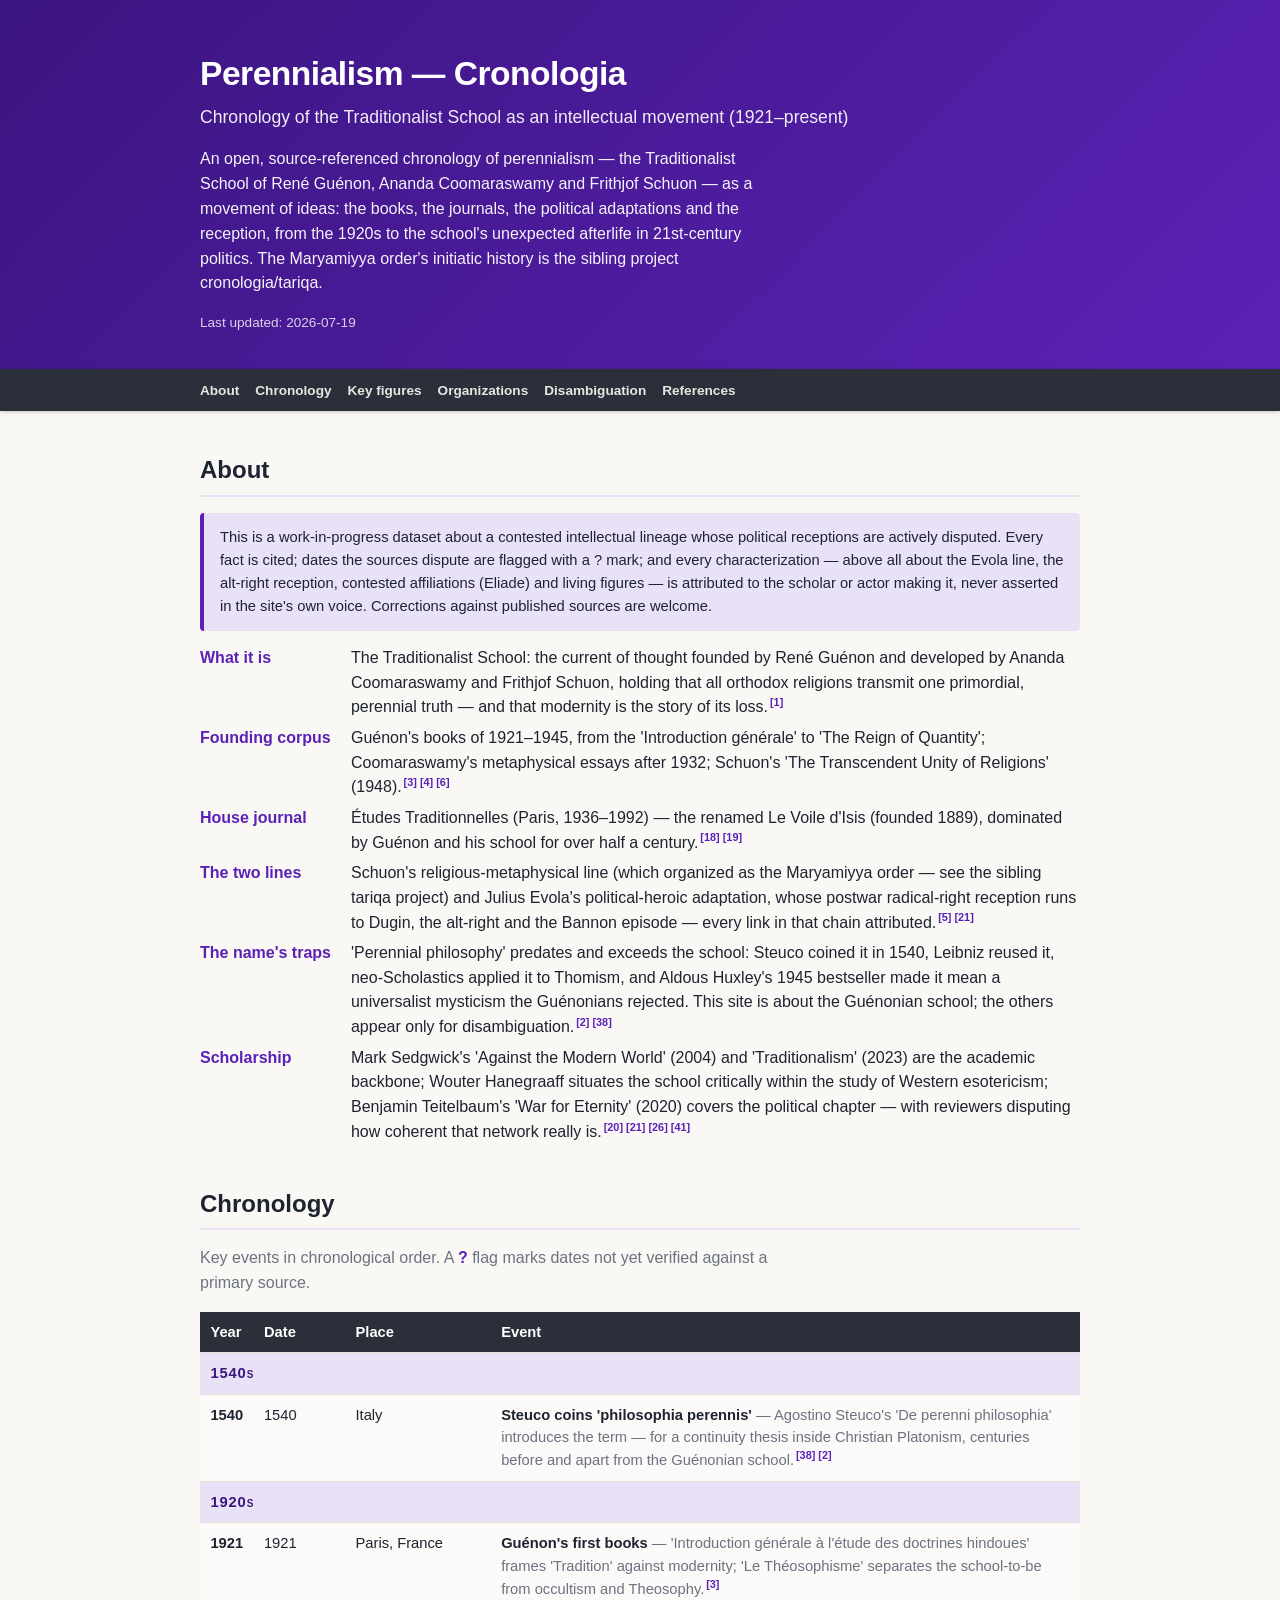
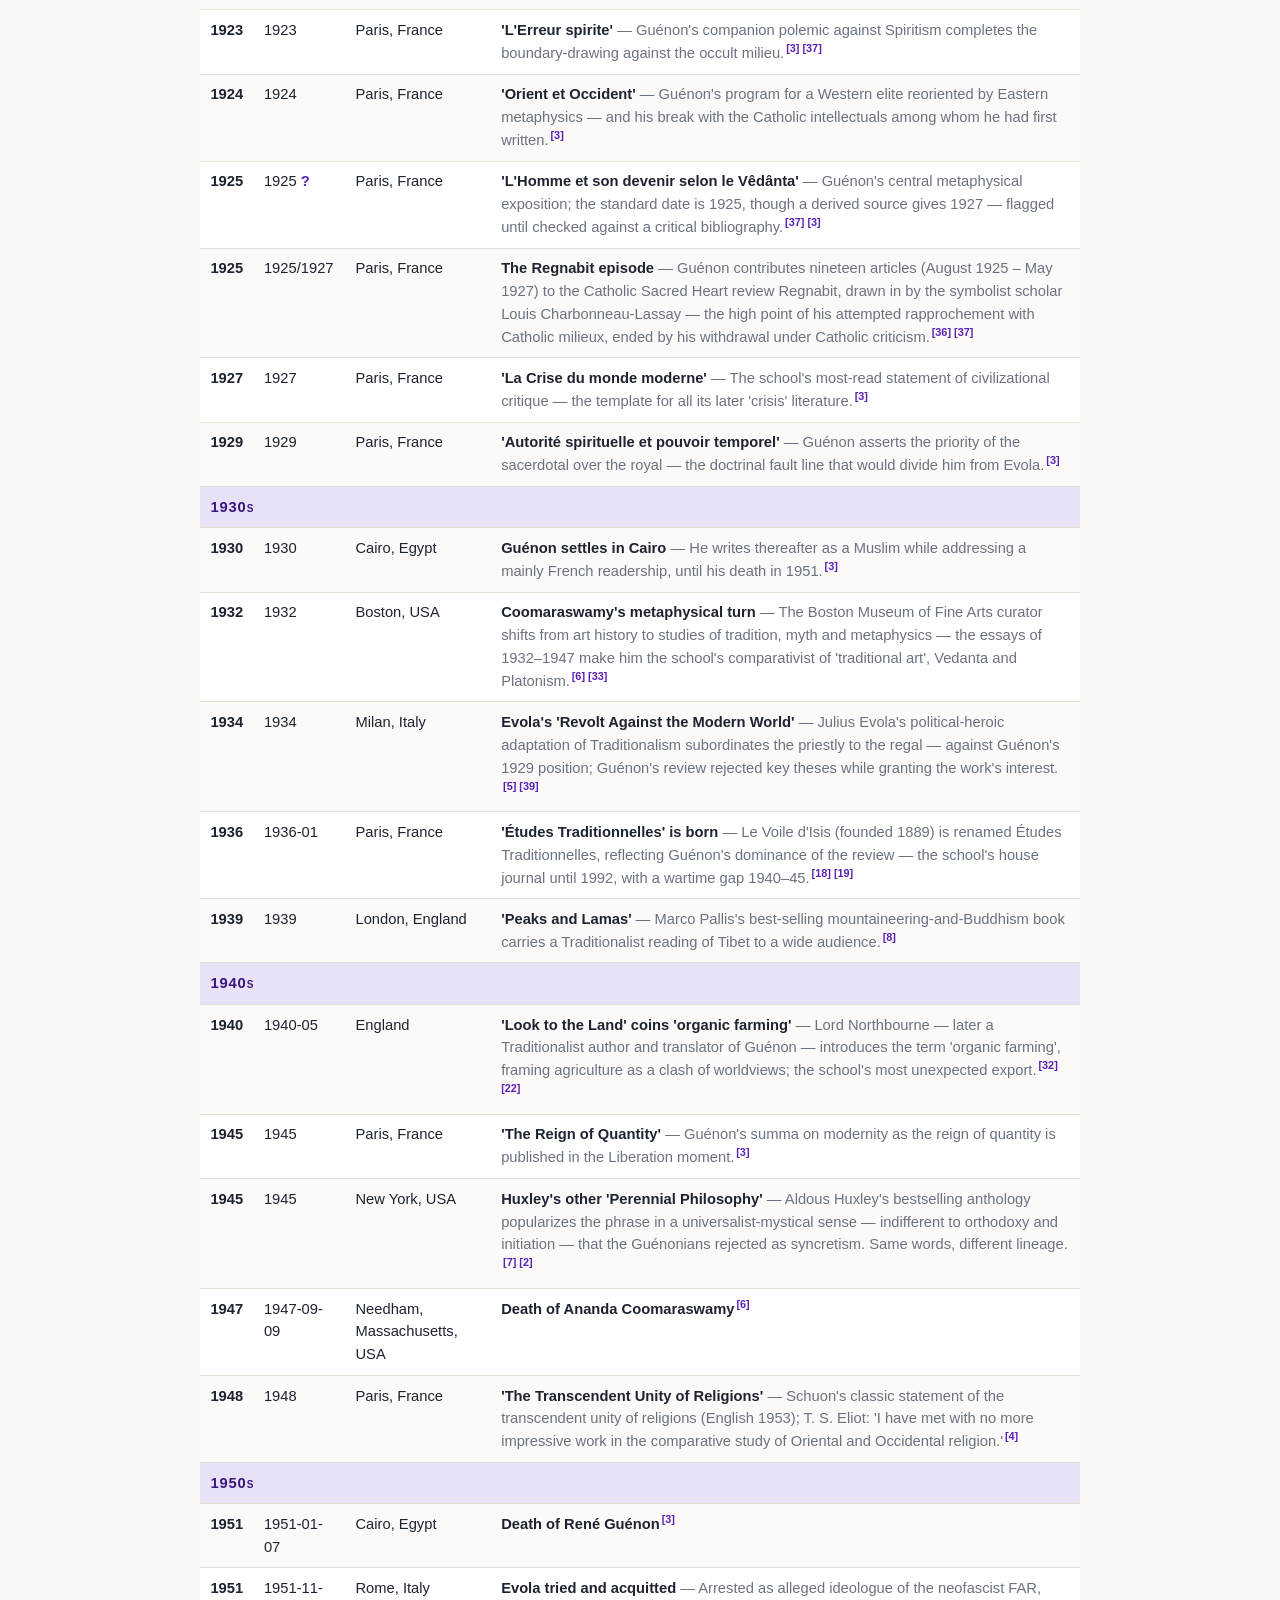
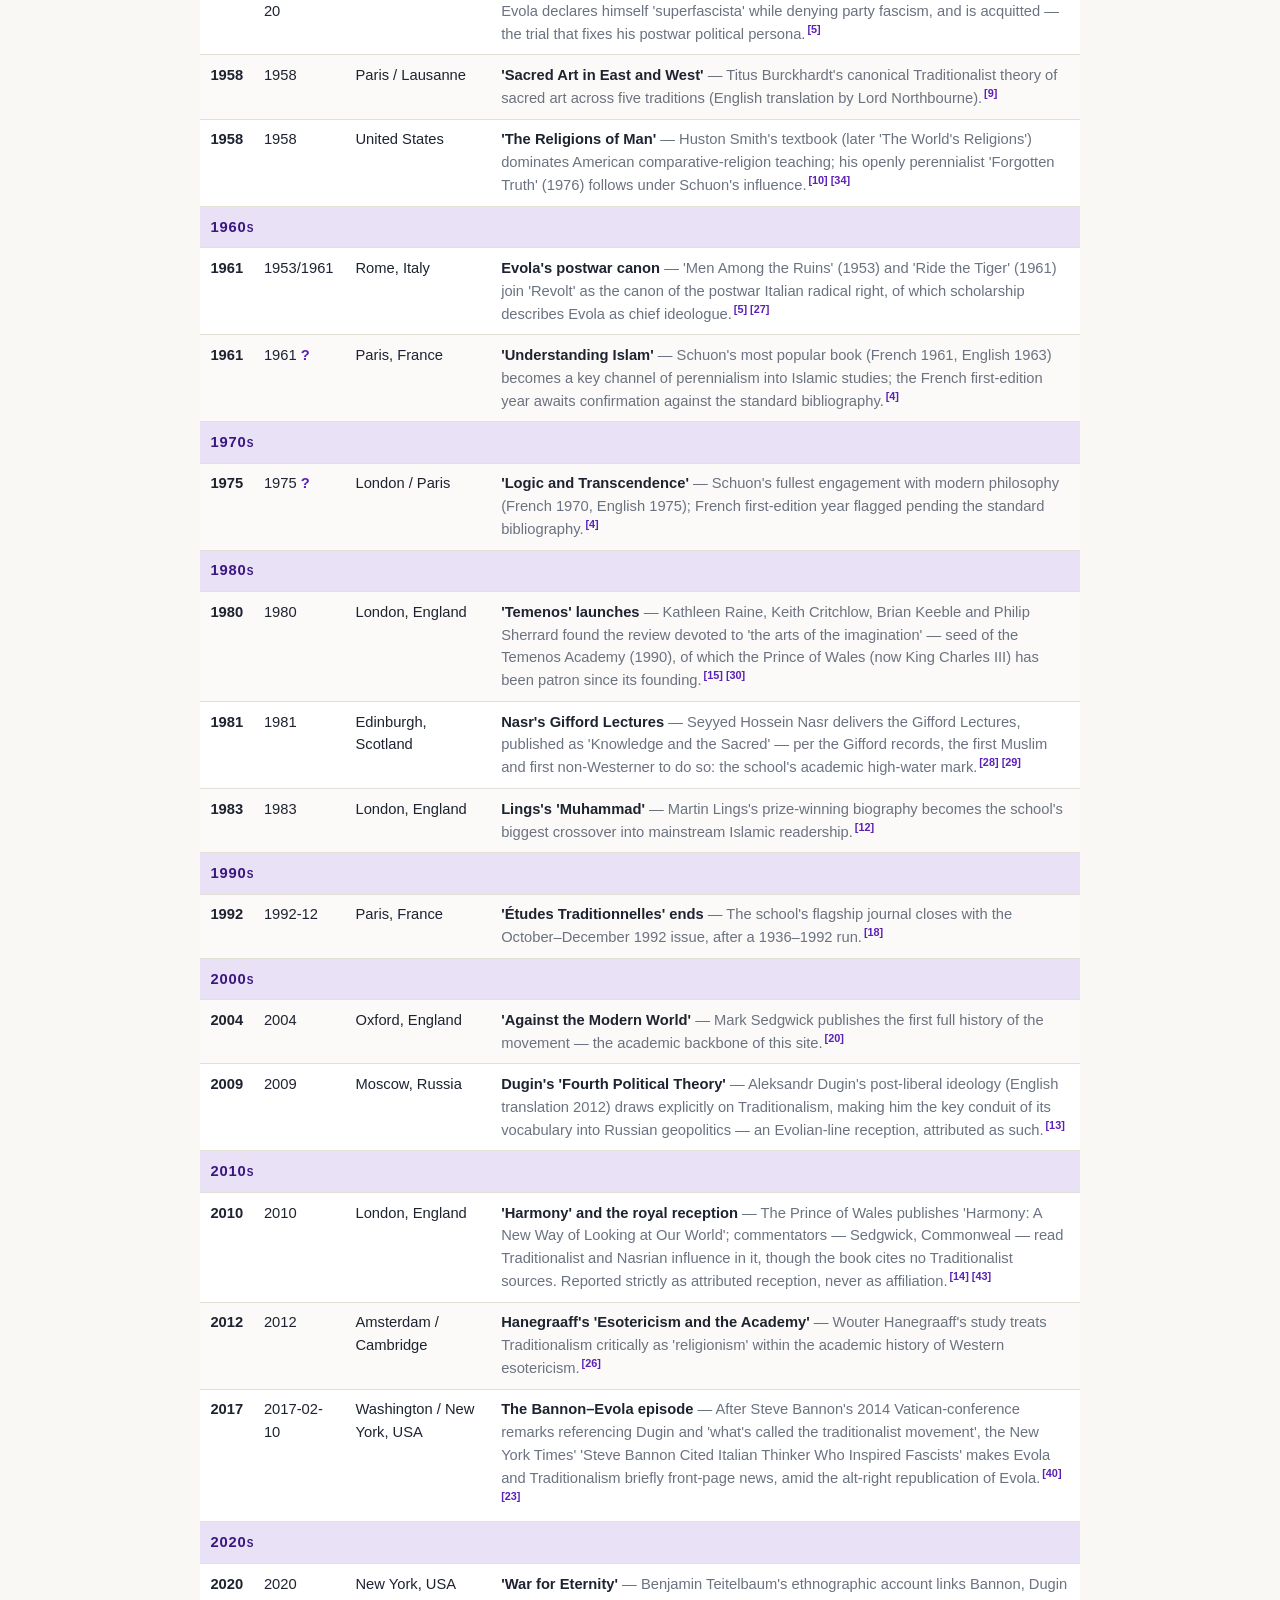
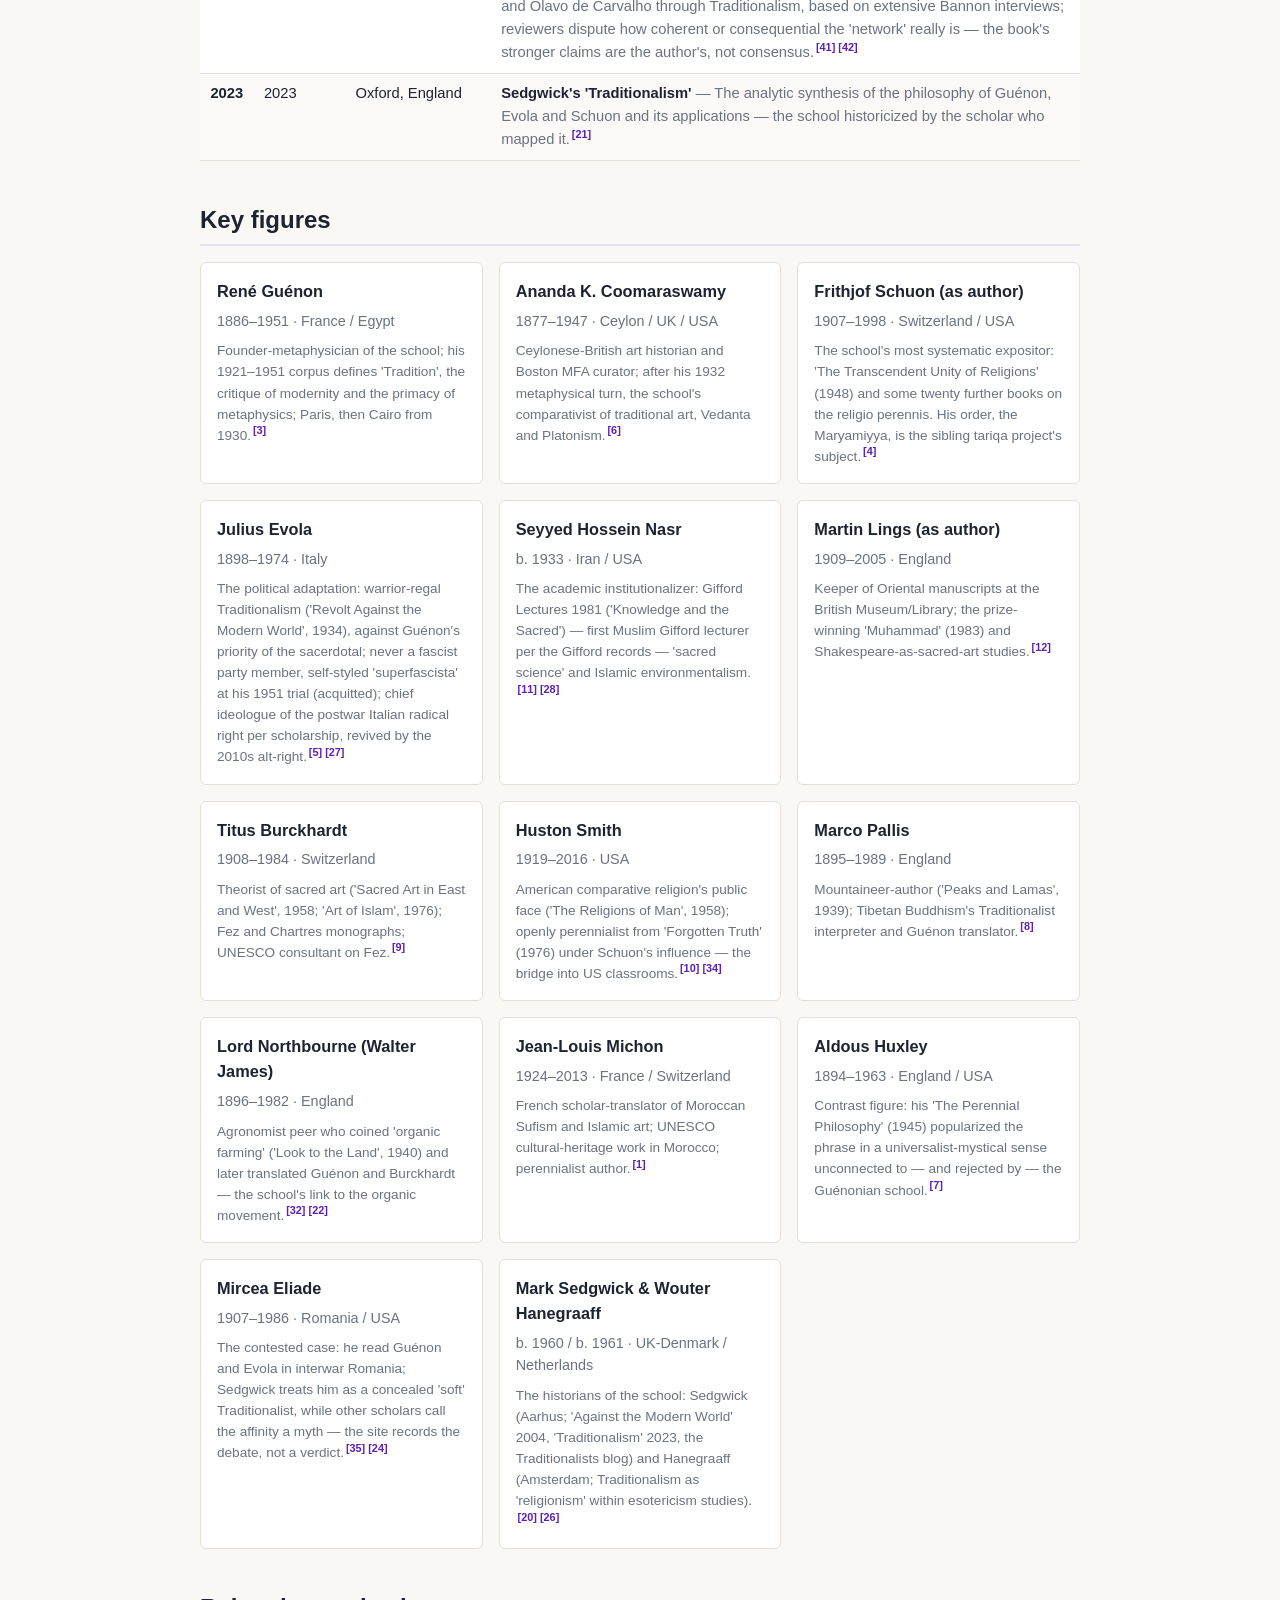
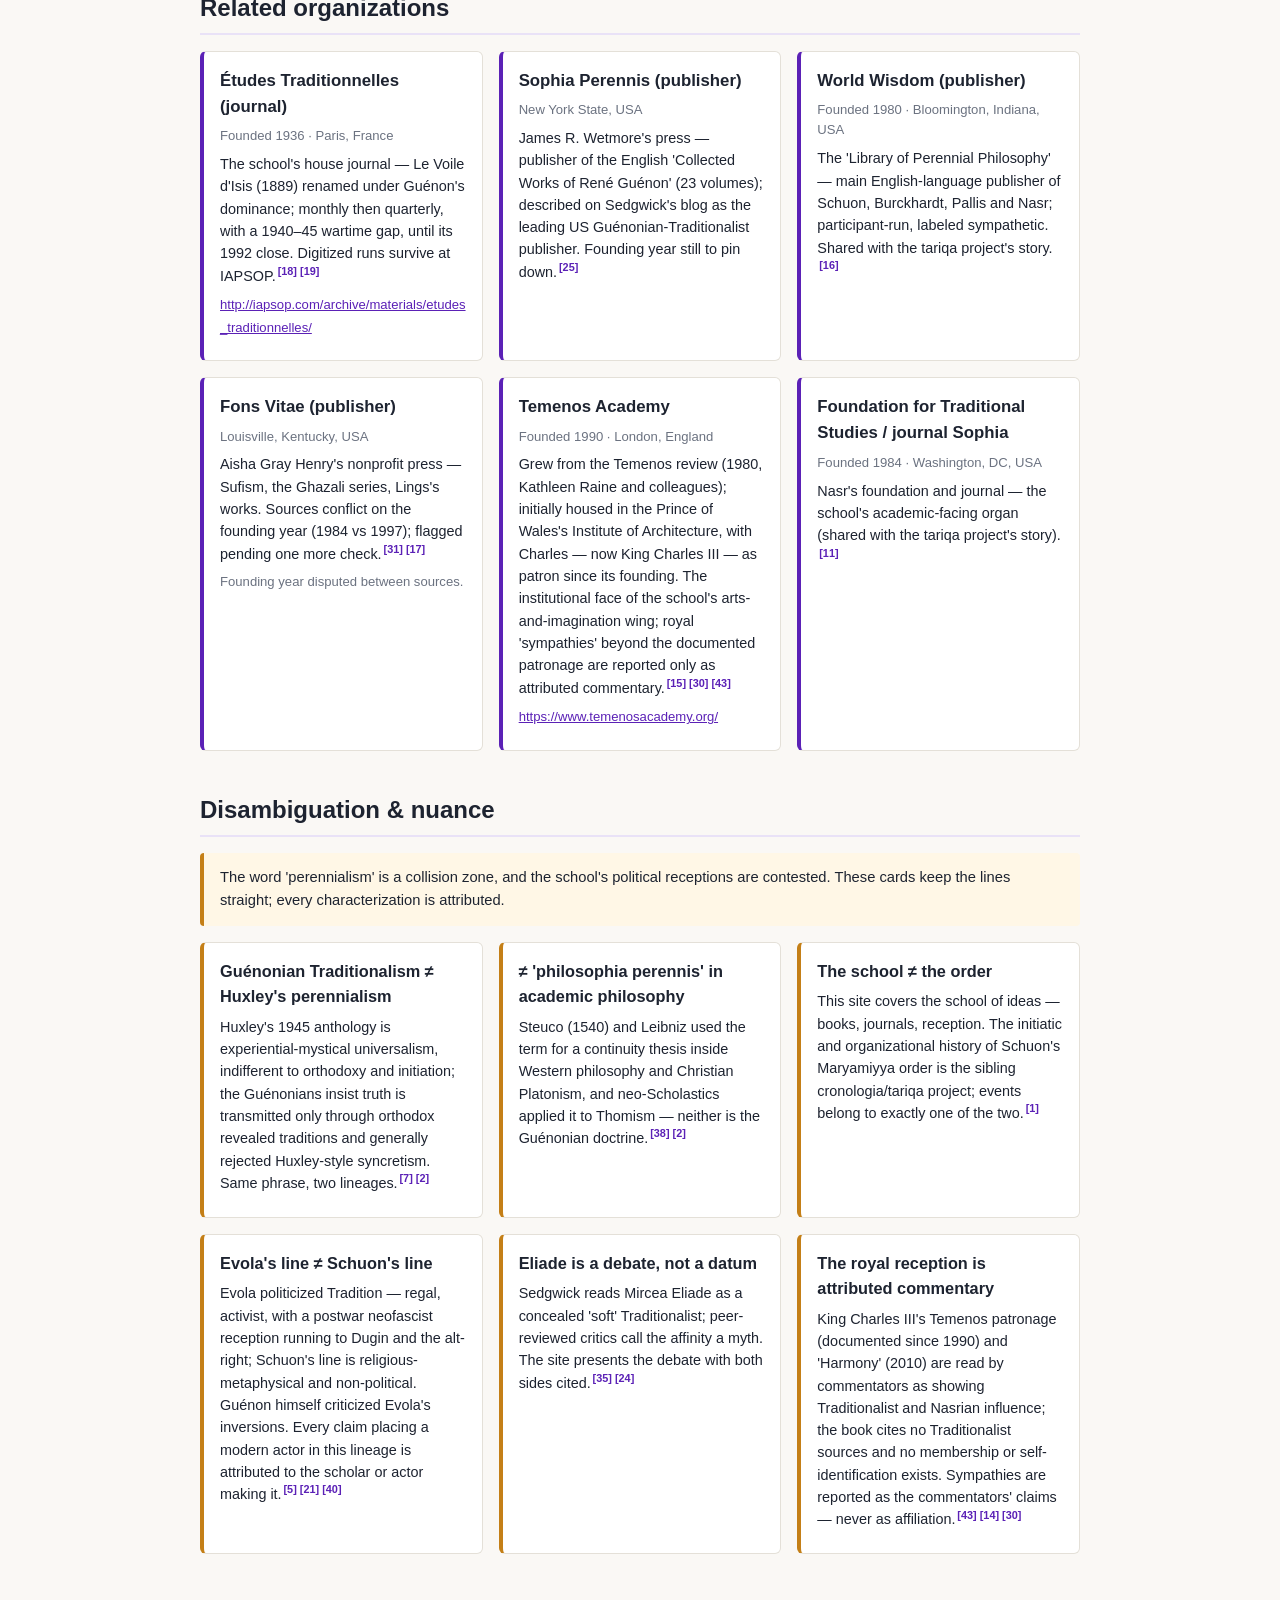
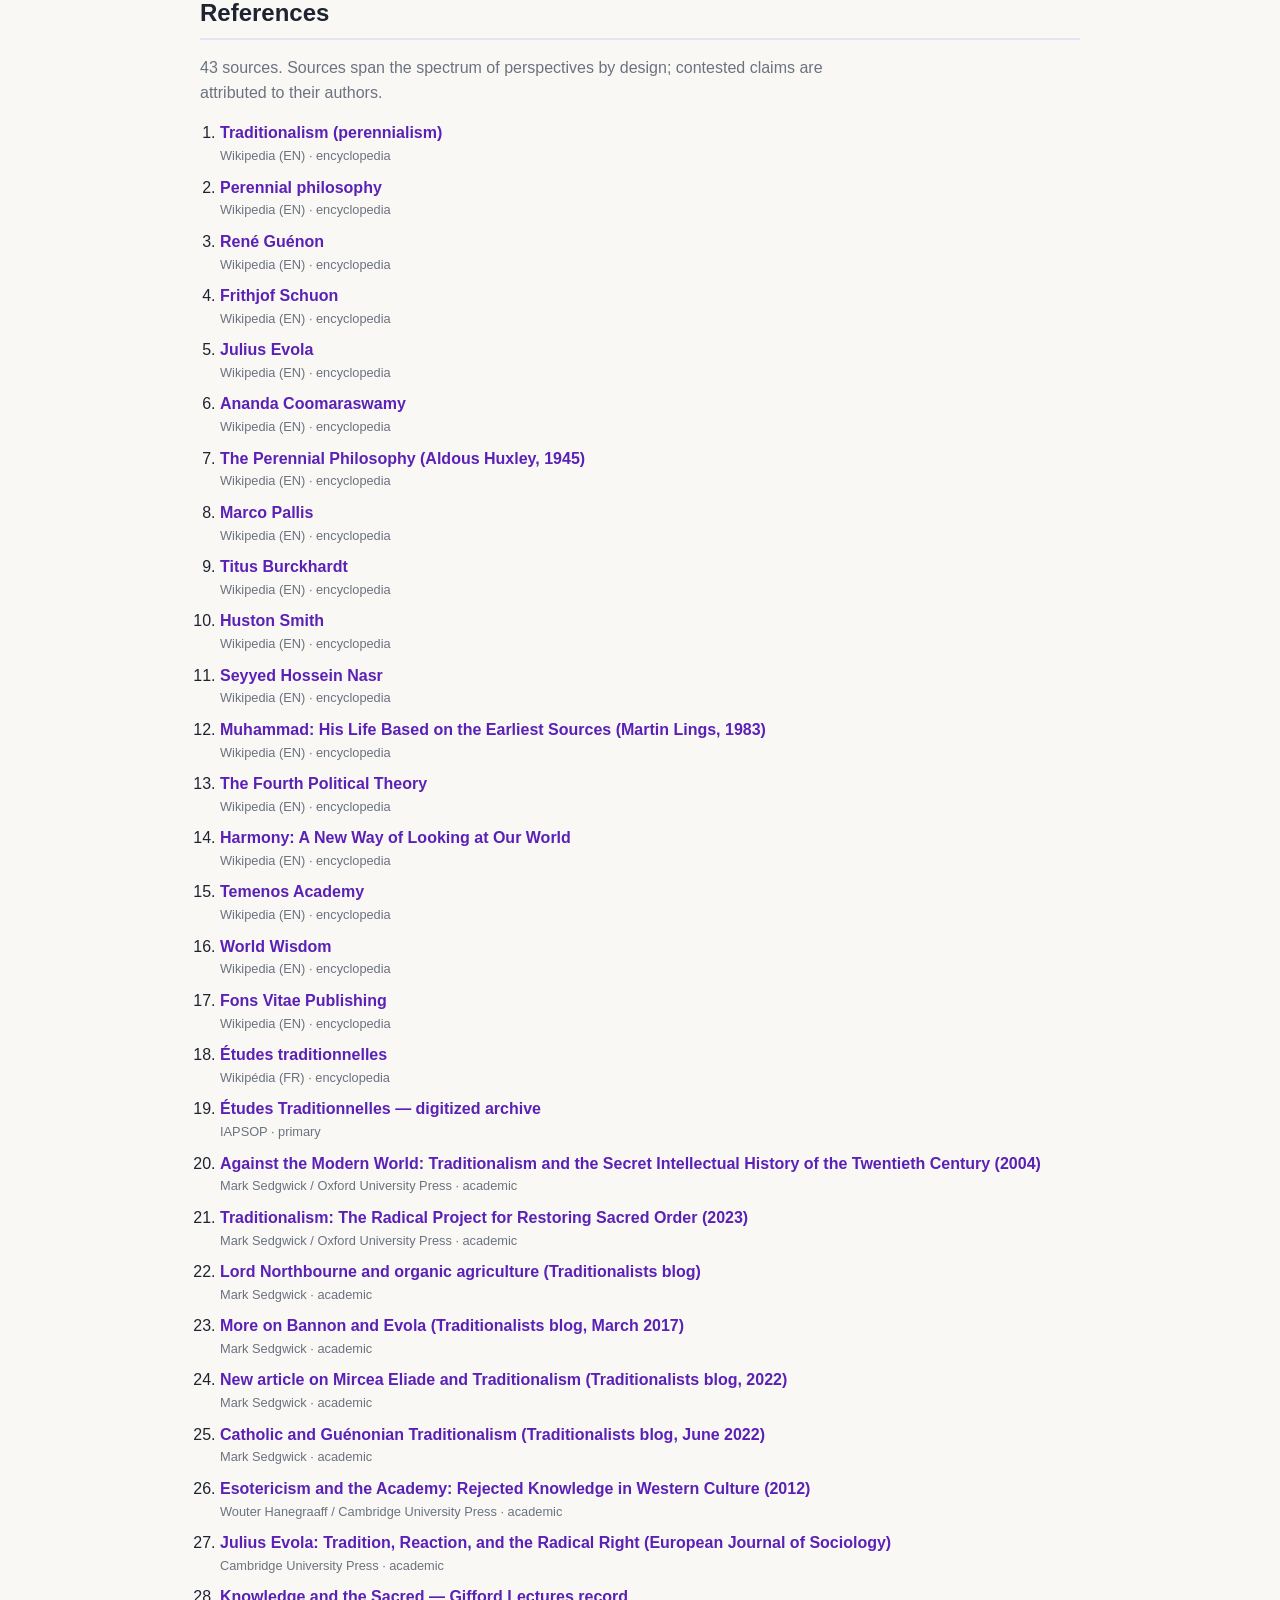
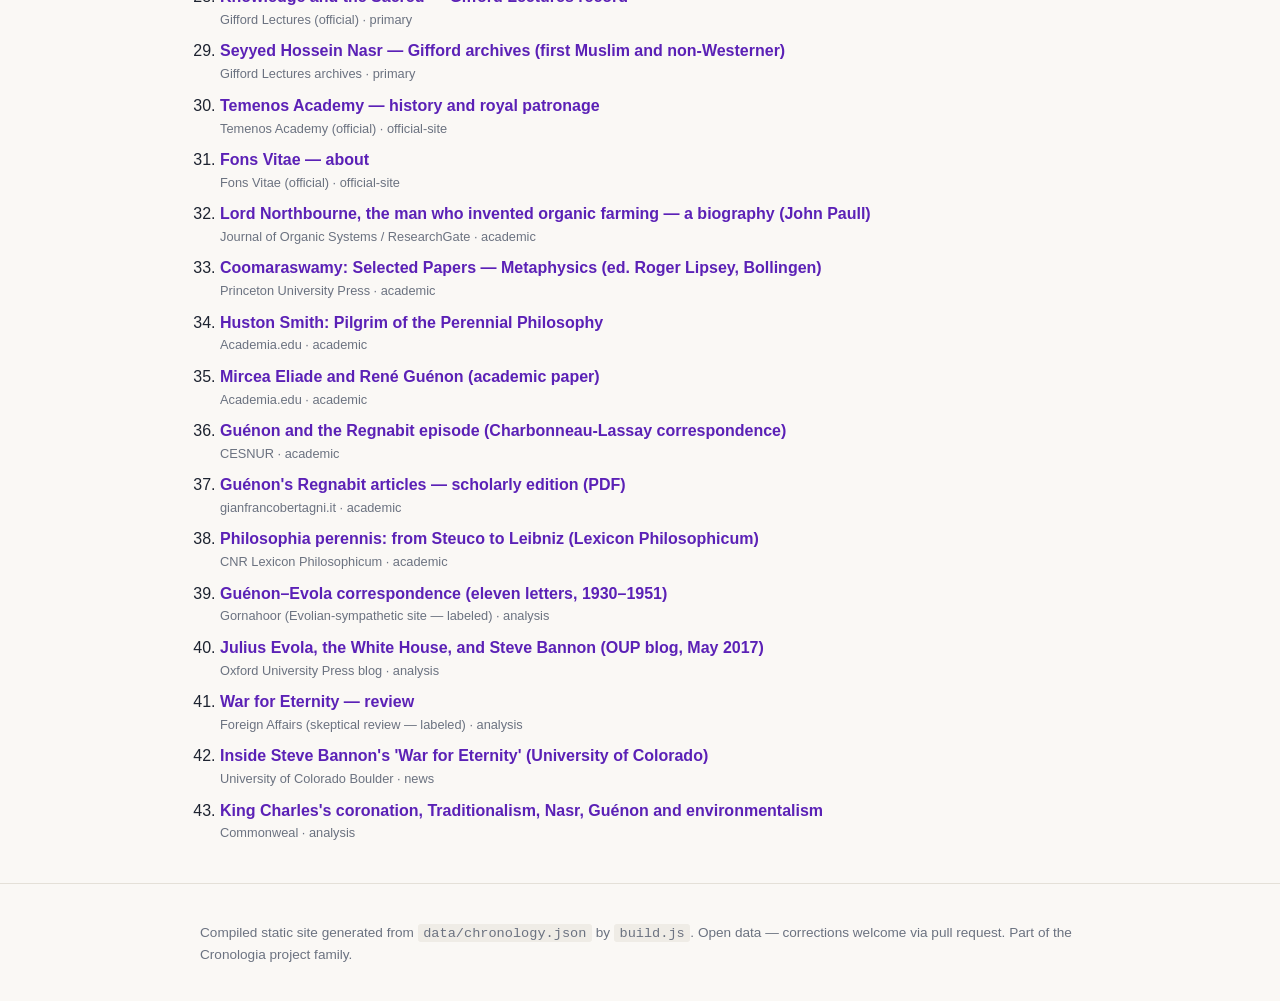
==== docs/index.html @ 7db38ab8 "Bootstrap the Perennialism Cronologia site: the school of ideas The Traditionalist School as an inte" ====
<!DOCTYPE html>
<html lang="en">
<head>
  <meta charset="utf-8">
  <meta name="viewport" content="width=device-width, initial-scale=1">
  <title>Perennialism — Cronologia</title>
  <meta name="description" content="An open, source-referenced chronology of perennialism — the Traditionalist School of René Guénon, Ananda Coomaraswamy and Frithjof Schuon — as a movement of ideas: the books, the journals, the political adaptations and the reception, from the 1920s to the school&#39;s unexpected afterlife in 21st-century politics. The Maryamiyya order&#39;s initiatic history is the sibling project cronologia/tariqa.">
  <!-- Google tag (gtag.js) -->
  <script async src="https://www.googletagmanager.com/gtag/js?id=G-R9LV1QZHVE"></script>
  <script>
    window.dataLayer = window.dataLayer || [];
    function gtag(){dataLayer.push(arguments);}
    gtag('js', new Date());
    gtag('config', 'G-R9LV1QZHVE');
  </script>
  <link rel="stylesheet" href="styles.css">
</head>
<body>
  <header class="site-header">
    <div class="wrap">
      <h1>Perennialism — Cronologia</h1>
      <p class="subtitle">Chronology of the Traditionalist School as an intellectual movement (1921–present)</p>
      <p class="lead">An open, source-referenced chronology of perennialism — the Traditionalist School of René Guénon, Ananda Coomaraswamy and Frithjof Schuon — as a movement of ideas: the books, the journals, the political adaptations and the reception, from the 1920s to the school&#39;s unexpected afterlife in 21st-century politics. The Maryamiyya order&#39;s initiatic history is the sibling project cronologia/tariqa.</p>
      <p class="updated">Last updated: 2026-07-19</p>
    </div>
  </header>

  <nav class="site-nav">
    <div class="wrap">
      <a href="#about">About</a>
      <a href="#chronology">Chronology</a>
      <a href="#figures">Key figures</a>
      <a href="#organizations">Organizations</a>
      <a href="#disambiguation">Disambiguation</a>
      <a href="#references">References</a>
    </div>
  </nav>

  <main class="wrap">
    <section id="about">
      <h2>About</h2>
      <p class="notice">This is a work-in-progress dataset about a contested intellectual lineage whose political receptions are actively disputed. Every fact is cited; dates the sources dispute are flagged with a ? mark; and every characterization — above all about the Evola line, the alt-right reception, contested affiliations (Eliade) and living figures — is attributed to the scholar or actor making it, never asserted in the site&#39;s own voice. Corrections against published sources are welcome.</p>
      <dl class="facts">
        <dt>What it is</dt>
        <dd>The Traditionalist School: the current of thought founded by René Guénon and developed by Ananda Coomaraswamy and Frithjof Schuon, holding that all orthodox religions transmit one primordial, perennial truth — and that modernity is the story of its loss.<sup class="cite"><a href="#ref-1" title="Reference 1">[1]</a></sup></dd>
        <dt>Founding corpus</dt>
        <dd>Guénon&#39;s books of 1921–1945, from the &#39;Introduction générale&#39; to &#39;The Reign of Quantity&#39;; Coomaraswamy&#39;s metaphysical essays after 1932; Schuon&#39;s &#39;The Transcendent Unity of Religions&#39; (1948).<sup class="cite"><a href="#ref-3" title="Reference 3">[3]</a> <a href="#ref-4" title="Reference 4">[4]</a> <a href="#ref-6" title="Reference 6">[6]</a></sup></dd>
        <dt>House journal</dt>
        <dd>Études Traditionnelles (Paris, 1936–1992) — the renamed Le Voile d&#39;Isis (founded 1889), dominated by Guénon and his school for over half a century.<sup class="cite"><a href="#ref-18" title="Reference 18">[18]</a> <a href="#ref-19" title="Reference 19">[19]</a></sup></dd>
        <dt>The two lines</dt>
        <dd>Schuon&#39;s religious-metaphysical line (which organized as the Maryamiyya order — see the sibling tariqa project) and Julius Evola&#39;s political-heroic adaptation, whose postwar radical-right reception runs to Dugin, the alt-right and the Bannon episode — every link in that chain attributed.<sup class="cite"><a href="#ref-5" title="Reference 5">[5]</a> <a href="#ref-21" title="Reference 21">[21]</a></sup></dd>
        <dt>The name&#39;s traps</dt>
        <dd>&#39;Perennial philosophy&#39; predates and exceeds the school: Steuco coined it in 1540, Leibniz reused it, neo-Scholastics applied it to Thomism, and Aldous Huxley&#39;s 1945 bestseller made it mean a universalist mysticism the Guénonians rejected. This site is about the Guénonian school; the others appear only for disambiguation.<sup class="cite"><a href="#ref-2" title="Reference 2">[2]</a> <a href="#ref-38" title="Reference 38">[38]</a></sup></dd>
        <dt>Scholarship</dt>
        <dd>Mark Sedgwick&#39;s &#39;Against the Modern World&#39; (2004) and &#39;Traditionalism&#39; (2023) are the academic backbone; Wouter Hanegraaff situates the school critically within the study of Western esotericism; Benjamin Teitelbaum&#39;s &#39;War for Eternity&#39; (2020) covers the political chapter — with reviewers disputing how coherent that network really is.<sup class="cite"><a href="#ref-20" title="Reference 20">[20]</a> <a href="#ref-21" title="Reference 21">[21]</a> <a href="#ref-26" title="Reference 26">[26]</a> <a href="#ref-41" title="Reference 41">[41]</a></sup></dd>
      </dl>
    </section>

    <section id="chronology">
      <h2>Chronology</h2>
      <p class="section-intro">Key events in chronological order. A <span class="flag">?</span> flag marks
      dates not yet verified against a primary source.</p>
      <div class="table-scroll">
      <table class="meetings">
        <thead>
          <tr><th>Year</th><th>Date</th><th>Place</th><th>Event</th></tr>
        </thead>
        <tbody>
        <tr class="decade-row"><th colspan="4">1540s</th></tr>
        <tr>
          <td class="year">1540</td>
          <td>1540</td>
          <td>Italy</td>
          <td><strong>Steuco coins &#39;philosophia perennis&#39;</strong> <span class="muted">— Agostino Steuco&#39;s &#39;De perenni philosophia&#39; introduces the term — for a continuity thesis inside Christian Platonism, centuries before and apart from the Guénonian school.</span><sup class="cite"><a href="#ref-38" title="Reference 38">[38]</a> <a href="#ref-2" title="Reference 2">[2]</a></sup></td>
        </tr>
        <tr class="decade-row"><th colspan="4">1920s</th></tr>
        <tr>
          <td class="year">1921</td>
          <td>1921</td>
          <td>Paris, France</td>
          <td><strong>Guénon&#39;s first books</strong> <span class="muted">— &#39;Introduction générale à l&#39;étude des doctrines hindoues&#39; frames &#39;Tradition&#39; against modernity; &#39;Le Théosophisme&#39; separates the school-to-be from occultism and Theosophy.</span><sup class="cite"><a href="#ref-3" title="Reference 3">[3]</a></sup></td>
        </tr>
        <tr>
          <td class="year">1923</td>
          <td>1923</td>
          <td>Paris, France</td>
          <td><strong>&#39;L&#39;Erreur spirite&#39;</strong> <span class="muted">— Guénon&#39;s companion polemic against Spiritism completes the boundary-drawing against the occult milieu.</span><sup class="cite"><a href="#ref-3" title="Reference 3">[3]</a> <a href="#ref-37" title="Reference 37">[37]</a></sup></td>
        </tr>
        <tr>
          <td class="year">1924</td>
          <td>1924</td>
          <td>Paris, France</td>
          <td><strong>&#39;Orient et Occident&#39;</strong> <span class="muted">— Guénon&#39;s program for a Western elite reoriented by Eastern metaphysics — and his break with the Catholic intellectuals among whom he had first written.</span><sup class="cite"><a href="#ref-3" title="Reference 3">[3]</a></sup></td>
        </tr>
        <tr>
          <td class="year">1925</td>
          <td>1925 <span class="flag" title="Date not yet verified against a primary source">?</span></td>
          <td>Paris, France</td>
          <td><strong>&#39;L&#39;Homme et son devenir selon le Vêdânta&#39;</strong> <span class="muted">— Guénon&#39;s central metaphysical exposition; the standard date is 1925, though a derived source gives 1927 — flagged until checked against a critical bibliography.</span><sup class="cite"><a href="#ref-37" title="Reference 37">[37]</a> <a href="#ref-3" title="Reference 3">[3]</a></sup></td>
        </tr>
        <tr>
          <td class="year">1925</td>
          <td>1925/1927</td>
          <td>Paris, France</td>
          <td><strong>The Regnabit episode</strong> <span class="muted">— Guénon contributes nineteen articles (August 1925 – May 1927) to the Catholic Sacred Heart review Regnabit, drawn in by the symbolist scholar Louis Charbonneau-Lassay — the high point of his attempted rapprochement with Catholic milieux, ended by his withdrawal under Catholic criticism.</span><sup class="cite"><a href="#ref-36" title="Reference 36">[36]</a> <a href="#ref-37" title="Reference 37">[37]</a></sup></td>
        </tr>
        <tr>
          <td class="year">1927</td>
          <td>1927</td>
          <td>Paris, France</td>
          <td><strong>&#39;La Crise du monde moderne&#39;</strong> <span class="muted">— The school&#39;s most-read statement of civilizational critique — the template for all its later &#39;crisis&#39; literature.</span><sup class="cite"><a href="#ref-3" title="Reference 3">[3]</a></sup></td>
        </tr>
        <tr>
          <td class="year">1929</td>
          <td>1929</td>
          <td>Paris, France</td>
          <td><strong>&#39;Autorité spirituelle et pouvoir temporel&#39;</strong> <span class="muted">— Guénon asserts the priority of the sacerdotal over the royal — the doctrinal fault line that would divide him from Evola.</span><sup class="cite"><a href="#ref-3" title="Reference 3">[3]</a></sup></td>
        </tr>
        <tr class="decade-row"><th colspan="4">1930s</th></tr>
        <tr>
          <td class="year">1930</td>
          <td>1930</td>
          <td>Cairo, Egypt</td>
          <td><strong>Guénon settles in Cairo</strong> <span class="muted">— He writes thereafter as a Muslim while addressing a mainly French readership, until his death in 1951.</span><sup class="cite"><a href="#ref-3" title="Reference 3">[3]</a></sup></td>
        </tr>
        <tr>
          <td class="year">1932</td>
          <td>1932</td>
          <td>Boston, USA</td>
          <td><strong>Coomaraswamy&#39;s metaphysical turn</strong> <span class="muted">— The Boston Museum of Fine Arts curator shifts from art history to studies of tradition, myth and metaphysics — the essays of 1932–1947 make him the school&#39;s comparativist of &#39;traditional art&#39;, Vedanta and Platonism.</span><sup class="cite"><a href="#ref-6" title="Reference 6">[6]</a> <a href="#ref-33" title="Reference 33">[33]</a></sup></td>
        </tr>
        <tr>
          <td class="year">1934</td>
          <td>1934</td>
          <td>Milan, Italy</td>
          <td><strong>Evola&#39;s &#39;Revolt Against the Modern World&#39;</strong> <span class="muted">— Julius Evola&#39;s political-heroic adaptation of Traditionalism subordinates the priestly to the regal — against Guénon&#39;s 1929 position; Guénon&#39;s review rejected key theses while granting the work&#39;s interest.</span><sup class="cite"><a href="#ref-5" title="Reference 5">[5]</a> <a href="#ref-39" title="Reference 39">[39]</a></sup></td>
        </tr>
        <tr>
          <td class="year">1936</td>
          <td>1936-01</td>
          <td>Paris, France</td>
          <td><strong>&#39;Études Traditionnelles&#39; is born</strong> <span class="muted">— Le Voile d&#39;Isis (founded 1889) is renamed Études Traditionnelles, reflecting Guénon&#39;s dominance of the review — the school&#39;s house journal until 1992, with a wartime gap 1940–45.</span><sup class="cite"><a href="#ref-18" title="Reference 18">[18]</a> <a href="#ref-19" title="Reference 19">[19]</a></sup></td>
        </tr>
        <tr>
          <td class="year">1939</td>
          <td>1939</td>
          <td>London, England</td>
          <td><strong>&#39;Peaks and Lamas&#39;</strong> <span class="muted">— Marco Pallis&#39;s best-selling mountaineering-and-Buddhism book carries a Traditionalist reading of Tibet to a wide audience.</span><sup class="cite"><a href="#ref-8" title="Reference 8">[8]</a></sup></td>
        </tr>
        <tr class="decade-row"><th colspan="4">1940s</th></tr>
        <tr>
          <td class="year">1940</td>
          <td>1940-05</td>
          <td>England</td>
          <td><strong>&#39;Look to the Land&#39; coins &#39;organic farming&#39;</strong> <span class="muted">— Lord Northbourne — later a Traditionalist author and translator of Guénon — introduces the term &#39;organic farming&#39;, framing agriculture as a clash of worldviews; the school&#39;s most unexpected export.</span><sup class="cite"><a href="#ref-32" title="Reference 32">[32]</a> <a href="#ref-22" title="Reference 22">[22]</a></sup></td>
        </tr>
        <tr>
          <td class="year">1945</td>
          <td>1945</td>
          <td>Paris, France</td>
          <td><strong>&#39;The Reign of Quantity&#39;</strong> <span class="muted">— Guénon&#39;s summa on modernity as the reign of quantity is published in the Liberation moment.</span><sup class="cite"><a href="#ref-3" title="Reference 3">[3]</a></sup></td>
        </tr>
        <tr>
          <td class="year">1945</td>
          <td>1945</td>
          <td>New York, USA</td>
          <td><strong>Huxley&#39;s other &#39;Perennial Philosophy&#39;</strong> <span class="muted">— Aldous Huxley&#39;s bestselling anthology popularizes the phrase in a universalist-mystical sense — indifferent to orthodoxy and initiation — that the Guénonians rejected as syncretism. Same words, different lineage.</span><sup class="cite"><a href="#ref-7" title="Reference 7">[7]</a> <a href="#ref-2" title="Reference 2">[2]</a></sup></td>
        </tr>
        <tr>
          <td class="year">1947</td>
          <td>1947-09-09</td>
          <td>Needham, Massachusetts, USA</td>
          <td><strong>Death of Ananda Coomaraswamy</strong><sup class="cite"><a href="#ref-6" title="Reference 6">[6]</a></sup></td>
        </tr>
        <tr>
          <td class="year">1948</td>
          <td>1948</td>
          <td>Paris, France</td>
          <td><strong>&#39;The Transcendent Unity of Religions&#39;</strong> <span class="muted">— Schuon&#39;s classic statement of the transcendent unity of religions (English 1953); T. S. Eliot: &#39;I have met with no more impressive work in the comparative study of Oriental and Occidental religion.&#39;</span><sup class="cite"><a href="#ref-4" title="Reference 4">[4]</a></sup></td>
        </tr>
        <tr class="decade-row"><th colspan="4">1950s</th></tr>
        <tr>
          <td class="year">1951</td>
          <td>1951-01-07</td>
          <td>Cairo, Egypt</td>
          <td><strong>Death of René Guénon</strong><sup class="cite"><a href="#ref-3" title="Reference 3">[3]</a></sup></td>
        </tr>
        <tr>
          <td class="year">1951</td>
          <td>1951-11-20</td>
          <td>Rome, Italy</td>
          <td><strong>Evola tried and acquitted</strong> <span class="muted">— Arrested as alleged ideologue of the neofascist FAR, Evola declares himself &#39;superfascista&#39; while denying party fascism, and is acquitted — the trial that fixes his postwar political persona.</span><sup class="cite"><a href="#ref-5" title="Reference 5">[5]</a></sup></td>
        </tr>
        <tr>
          <td class="year">1958</td>
          <td>1958</td>
          <td>Paris / Lausanne</td>
          <td><strong>&#39;Sacred Art in East and West&#39;</strong> <span class="muted">— Titus Burckhardt&#39;s canonical Traditionalist theory of sacred art across five traditions (English translation by Lord Northbourne).</span><sup class="cite"><a href="#ref-9" title="Reference 9">[9]</a></sup></td>
        </tr>
        <tr>
          <td class="year">1958</td>
          <td>1958</td>
          <td>United States</td>
          <td><strong>&#39;The Religions of Man&#39;</strong> <span class="muted">— Huston Smith&#39;s textbook (later &#39;The World&#39;s Religions&#39;) dominates American comparative-religion teaching; his openly perennialist &#39;Forgotten Truth&#39; (1976) follows under Schuon&#39;s influence.</span><sup class="cite"><a href="#ref-10" title="Reference 10">[10]</a> <a href="#ref-34" title="Reference 34">[34]</a></sup></td>
        </tr>
        <tr class="decade-row"><th colspan="4">1960s</th></tr>
        <tr>
          <td class="year">1961</td>
          <td>1953/1961</td>
          <td>Rome, Italy</td>
          <td><strong>Evola&#39;s postwar canon</strong> <span class="muted">— &#39;Men Among the Ruins&#39; (1953) and &#39;Ride the Tiger&#39; (1961) join &#39;Revolt&#39; as the canon of the postwar Italian radical right, of which scholarship describes Evola as chief ideologue.</span><sup class="cite"><a href="#ref-5" title="Reference 5">[5]</a> <a href="#ref-27" title="Reference 27">[27]</a></sup></td>
        </tr>
        <tr>
          <td class="year">1961</td>
          <td>1961 <span class="flag" title="Date not yet verified against a primary source">?</span></td>
          <td>Paris, France</td>
          <td><strong>&#39;Understanding Islam&#39;</strong> <span class="muted">— Schuon&#39;s most popular book (French 1961, English 1963) becomes a key channel of perennialism into Islamic studies; the French first-edition year awaits confirmation against the standard bibliography.</span><sup class="cite"><a href="#ref-4" title="Reference 4">[4]</a></sup></td>
        </tr>
        <tr class="decade-row"><th colspan="4">1970s</th></tr>
        <tr>
          <td class="year">1975</td>
          <td>1975 <span class="flag" title="Date not yet verified against a primary source">?</span></td>
          <td>London / Paris</td>
          <td><strong>&#39;Logic and Transcendence&#39;</strong> <span class="muted">— Schuon&#39;s fullest engagement with modern philosophy (French 1970, English 1975); French first-edition year flagged pending the standard bibliography.</span><sup class="cite"><a href="#ref-4" title="Reference 4">[4]</a></sup></td>
        </tr>
        <tr class="decade-row"><th colspan="4">1980s</th></tr>
        <tr>
          <td class="year">1980</td>
          <td>1980</td>
          <td>London, England</td>
          <td><strong>&#39;Temenos&#39; launches</strong> <span class="muted">— Kathleen Raine, Keith Critchlow, Brian Keeble and Philip Sherrard found the review devoted to &#39;the arts of the imagination&#39; — seed of the Temenos Academy (1990), of which the Prince of Wales (now King Charles III) has been patron since its founding.</span><sup class="cite"><a href="#ref-15" title="Reference 15">[15]</a> <a href="#ref-30" title="Reference 30">[30]</a></sup></td>
        </tr>
        <tr>
          <td class="year">1981</td>
          <td>1981</td>
          <td>Edinburgh, Scotland</td>
          <td><strong>Nasr&#39;s Gifford Lectures</strong> <span class="muted">— Seyyed Hossein Nasr delivers the Gifford Lectures, published as &#39;Knowledge and the Sacred&#39; — per the Gifford records, the first Muslim and first non-Westerner to do so: the school&#39;s academic high-water mark.</span><sup class="cite"><a href="#ref-28" title="Reference 28">[28]</a> <a href="#ref-29" title="Reference 29">[29]</a></sup></td>
        </tr>
        <tr>
          <td class="year">1983</td>
          <td>1983</td>
          <td>London, England</td>
          <td><strong>Lings&#39;s &#39;Muhammad&#39;</strong> <span class="muted">— Martin Lings&#39;s prize-winning biography becomes the school&#39;s biggest crossover into mainstream Islamic readership.</span><sup class="cite"><a href="#ref-12" title="Reference 12">[12]</a></sup></td>
        </tr>
        <tr class="decade-row"><th colspan="4">1990s</th></tr>
        <tr>
          <td class="year">1992</td>
          <td>1992-12</td>
          <td>Paris, France</td>
          <td><strong>&#39;Études Traditionnelles&#39; ends</strong> <span class="muted">— The school&#39;s flagship journal closes with the October–December 1992 issue, after a 1936–1992 run.</span><sup class="cite"><a href="#ref-18" title="Reference 18">[18]</a></sup></td>
        </tr>
        <tr class="decade-row"><th colspan="4">2000s</th></tr>
        <tr>
          <td class="year">2004</td>
          <td>2004</td>
          <td>Oxford, England</td>
          <td><strong>&#39;Against the Modern World&#39;</strong> <span class="muted">— Mark Sedgwick publishes the first full history of the movement — the academic backbone of this site.</span><sup class="cite"><a href="#ref-20" title="Reference 20">[20]</a></sup></td>
        </tr>
        <tr>
          <td class="year">2009</td>
          <td>2009</td>
          <td>Moscow, Russia</td>
          <td><strong>Dugin&#39;s &#39;Fourth Political Theory&#39;</strong> <span class="muted">— Aleksandr Dugin&#39;s post-liberal ideology (English translation 2012) draws explicitly on Traditionalism, making him the key conduit of its vocabulary into Russian geopolitics — an Evolian-line reception, attributed as such.</span><sup class="cite"><a href="#ref-13" title="Reference 13">[13]</a></sup></td>
        </tr>
        <tr class="decade-row"><th colspan="4">2010s</th></tr>
        <tr>
          <td class="year">2010</td>
          <td>2010</td>
          <td>London, England</td>
          <td><strong>&#39;Harmony&#39; and the royal reception</strong> <span class="muted">— The Prince of Wales publishes &#39;Harmony: A New Way of Looking at Our World&#39;; commentators — Sedgwick, Commonweal — read Traditionalist and Nasrian influence in it, though the book cites no Traditionalist sources. Reported strictly as attributed reception, never as affiliation.</span><sup class="cite"><a href="#ref-14" title="Reference 14">[14]</a> <a href="#ref-43" title="Reference 43">[43]</a></sup></td>
        </tr>
        <tr>
          <td class="year">2012</td>
          <td>2012</td>
          <td>Amsterdam / Cambridge</td>
          <td><strong>Hanegraaff&#39;s &#39;Esotericism and the Academy&#39;</strong> <span class="muted">— Wouter Hanegraaff&#39;s study treats Traditionalism critically as &#39;religionism&#39; within the academic history of Western esotericism.</span><sup class="cite"><a href="#ref-26" title="Reference 26">[26]</a></sup></td>
        </tr>
        <tr>
          <td class="year">2017</td>
          <td>2017-02-10</td>
          <td>Washington / New York, USA</td>
          <td><strong>The Bannon–Evola episode</strong> <span class="muted">— After Steve Bannon&#39;s 2014 Vatican-conference remarks referencing Dugin and &#39;what&#39;s called the traditionalist movement&#39;, the New York Times&#39; &#39;Steve Bannon Cited Italian Thinker Who Inspired Fascists&#39; makes Evola and Traditionalism briefly front-page news, amid the alt-right republication of Evola.</span><sup class="cite"><a href="#ref-40" title="Reference 40">[40]</a> <a href="#ref-23" title="Reference 23">[23]</a></sup></td>
        </tr>
        <tr class="decade-row"><th colspan="4">2020s</th></tr>
        <tr>
          <td class="year">2020</td>
          <td>2020</td>
          <td>New York, USA</td>
          <td><strong>&#39;War for Eternity&#39;</strong> <span class="muted">— Benjamin Teitelbaum&#39;s ethnographic account links Bannon, Dugin and Olavo de Carvalho through Traditionalism, based on extensive Bannon interviews; reviewers dispute how coherent or consequential the &#39;network&#39; really is — the book&#39;s stronger claims are the author&#39;s, not consensus.</span><sup class="cite"><a href="#ref-41" title="Reference 41">[41]</a> <a href="#ref-42" title="Reference 42">[42]</a></sup></td>
        </tr>
        <tr>
          <td class="year">2023</td>
          <td>2023</td>
          <td>Oxford, England</td>
          <td><strong>Sedgwick&#39;s &#39;Traditionalism&#39;</strong> <span class="muted">— The analytic synthesis of the philosophy of Guénon, Evola and Schuon and its applications — the school historicized by the scholar who mapped it.</span><sup class="cite"><a href="#ref-21" title="Reference 21">[21]</a></sup></td>
        </tr>
        </tbody>
      </table>
      </div>
    </section>

    <section id="figures">
      <h2>Key figures</h2>
      <div class="party-grid">
      <div class="party-card">
        <h3>René Guénon</h3>
        <p class="country">1886–1951 · France / Egypt</p>
        <p class="figures">Founder-metaphysician of the school; his 1921–1951 corpus defines &#39;Tradition&#39;, the critique of modernity and the primacy of metaphysics; Paris, then Cairo from 1930.<sup class="cite"><a href="#ref-3" title="Reference 3">[3]</a></sup></p>
        
      </div>
      <div class="party-card">
        <h3>Ananda K. Coomaraswamy</h3>
        <p class="country">1877–1947 · Ceylon / UK / USA</p>
        <p class="figures">Ceylonese-British art historian and Boston MFA curator; after his 1932 metaphysical turn, the school&#39;s comparativist of traditional art, Vedanta and Platonism.<sup class="cite"><a href="#ref-6" title="Reference 6">[6]</a></sup></p>
        
      </div>
      <div class="party-card">
        <h3>Frithjof Schuon (as author)</h3>
        <p class="country">1907–1998 · Switzerland / USA</p>
        <p class="figures">The school&#39;s most systematic expositor: &#39;The Transcendent Unity of Religions&#39; (1948) and some twenty further books on the religio perennis. His order, the Maryamiyya, is the sibling tariqa project&#39;s subject.<sup class="cite"><a href="#ref-4" title="Reference 4">[4]</a></sup></p>
        
      </div>
      <div class="party-card">
        <h3>Julius Evola</h3>
        <p class="country">1898–1974 · Italy</p>
        <p class="figures">The political adaptation: warrior-regal Traditionalism (&#39;Revolt Against the Modern World&#39;, 1934), against Guénon&#39;s priority of the sacerdotal; never a fascist party member, self-styled &#39;superfascista&#39; at his 1951 trial (acquitted); chief ideologue of the postwar Italian radical right per scholarship, revived by the 2010s alt-right.<sup class="cite"><a href="#ref-5" title="Reference 5">[5]</a> <a href="#ref-27" title="Reference 27">[27]</a></sup></p>
        
      </div>
      <div class="party-card">
        <h3>Seyyed Hossein Nasr</h3>
        <p class="country">b. 1933 · Iran / USA</p>
        <p class="figures">The academic institutionalizer: Gifford Lectures 1981 (&#39;Knowledge and the Sacred&#39;) — first Muslim Gifford lecturer per the Gifford records — &#39;sacred science&#39; and Islamic environmentalism.<sup class="cite"><a href="#ref-11" title="Reference 11">[11]</a> <a href="#ref-28" title="Reference 28">[28]</a></sup></p>
        
      </div>
      <div class="party-card">
        <h3>Martin Lings (as author)</h3>
        <p class="country">1909–2005 · England</p>
        <p class="figures">Keeper of Oriental manuscripts at the British Museum/Library; the prize-winning &#39;Muhammad&#39; (1983) and Shakespeare-as-sacred-art studies.<sup class="cite"><a href="#ref-12" title="Reference 12">[12]</a></sup></p>
        
      </div>
      <div class="party-card">
        <h3>Titus Burckhardt</h3>
        <p class="country">1908–1984 · Switzerland</p>
        <p class="figures">Theorist of sacred art (&#39;Sacred Art in East and West&#39;, 1958; &#39;Art of Islam&#39;, 1976); Fez and Chartres monographs; UNESCO consultant on Fez.<sup class="cite"><a href="#ref-9" title="Reference 9">[9]</a></sup></p>
        
      </div>
      <div class="party-card">
        <h3>Huston Smith</h3>
        <p class="country">1919–2016 · USA</p>
        <p class="figures">American comparative religion&#39;s public face (&#39;The Religions of Man&#39;, 1958); openly perennialist from &#39;Forgotten Truth&#39; (1976) under Schuon&#39;s influence — the bridge into US classrooms.<sup class="cite"><a href="#ref-10" title="Reference 10">[10]</a> <a href="#ref-34" title="Reference 34">[34]</a></sup></p>
        
      </div>
      <div class="party-card">
        <h3>Marco Pallis</h3>
        <p class="country">1895–1989 · England</p>
        <p class="figures">Mountaineer-author (&#39;Peaks and Lamas&#39;, 1939); Tibetan Buddhism&#39;s Traditionalist interpreter and Guénon translator.<sup class="cite"><a href="#ref-8" title="Reference 8">[8]</a></sup></p>
        
      </div>
      <div class="party-card">
        <h3>Lord Northbourne (Walter James)</h3>
        <p class="country">1896–1982 · England</p>
        <p class="figures">Agronomist peer who coined &#39;organic farming&#39; (&#39;Look to the Land&#39;, 1940) and later translated Guénon and Burckhardt — the school&#39;s link to the organic movement.<sup class="cite"><a href="#ref-32" title="Reference 32">[32]</a> <a href="#ref-22" title="Reference 22">[22]</a></sup></p>
        
      </div>
      <div class="party-card">
        <h3>Jean-Louis Michon</h3>
        <p class="country">1924–2013 · France / Switzerland</p>
        <p class="figures">French scholar-translator of Moroccan Sufism and Islamic art; UNESCO cultural-heritage work in Morocco; perennialist author.<sup class="cite"><a href="#ref-1" title="Reference 1">[1]</a></sup></p>
        
      </div>
      <div class="party-card">
        <h3>Aldous Huxley</h3>
        <p class="country">1894–1963 · England / USA</p>
        <p class="figures">Contrast figure: his &#39;The Perennial Philosophy&#39; (1945) popularized the phrase in a universalist-mystical sense unconnected to — and rejected by — the Guénonian school.<sup class="cite"><a href="#ref-7" title="Reference 7">[7]</a></sup></p>
        
      </div>
      <div class="party-card">
        <h3>Mircea Eliade</h3>
        <p class="country">1907–1986 · Romania / USA</p>
        <p class="figures">The contested case: he read Guénon and Evola in interwar Romania; Sedgwick treats him as a concealed &#39;soft&#39; Traditionalist, while other scholars call the affinity a myth — the site records the debate, not a verdict.<sup class="cite"><a href="#ref-35" title="Reference 35">[35]</a> <a href="#ref-24" title="Reference 24">[24]</a></sup></p>
        
      </div>
      <div class="party-card">
        <h3>Mark Sedgwick &amp; Wouter Hanegraaff</h3>
        <p class="country">b. 1960 / b. 1961 · UK-Denmark / Netherlands</p>
        <p class="figures">The historians of the school: Sedgwick (Aarhus; &#39;Against the Modern World&#39; 2004, &#39;Traditionalism&#39; 2023, the Traditionalists blog) and Hanegraaff (Amsterdam; Traditionalism as &#39;religionism&#39; within esotericism studies).<sup class="cite"><a href="#ref-20" title="Reference 20">[20]</a> <a href="#ref-26" title="Reference 26">[26]</a></sup></p>
        
      </div>
      </div>
    </section>

    <section id="organizations">
      <h2>Related organizations</h2>
      <div class="party-grid">
      <div class="related-card">
        <h3>Études Traditionnelles (journal)</h3>
        <p class="related-meta">Founded 1936 · Paris, France</p>
        <p>The school&#39;s house journal — Le Voile d&#39;Isis (1889) renamed under Guénon&#39;s dominance; monthly then quarterly, with a 1940–45 wartime gap, until its 1992 close. Digitized runs survive at IAPSOP.<sup class="cite"><a href="#ref-18" title="Reference 18">[18]</a> <a href="#ref-19" title="Reference 19">[19]</a></sup></p>
        
        <p class="related-link"><a href="http://iapsop.com/archive/materials/etudes_traditionnelles/" rel="noopener noreferrer" target="_blank">http://iapsop.com/archive/materials/etudes_traditionnelles/</a></p>
      </div>
      <div class="related-card">
        <h3>Sophia Perennis (publisher)</h3>
        <p class="related-meta">New York State, USA</p>
        <p>James R. Wetmore&#39;s press — publisher of the English &#39;Collected Works of René Guénon&#39; (23 volumes); described on Sedgwick&#39;s blog as the leading US Guénonian-Traditionalist publisher. Founding year still to pin down.<sup class="cite"><a href="#ref-25" title="Reference 25">[25]</a></sup></p>
        
        
      </div>
      <div class="related-card">
        <h3>World Wisdom (publisher)</h3>
        <p class="related-meta">Founded 1980 · Bloomington, Indiana, USA</p>
        <p>The &#39;Library of Perennial Philosophy&#39; — main English-language publisher of Schuon, Burckhardt, Pallis and Nasr; participant-run, labeled sympathetic. Shared with the tariqa project&#39;s story.<sup class="cite"><a href="#ref-16" title="Reference 16">[16]</a></sup></p>
        
        
      </div>
      <div class="related-card">
        <h3>Fons Vitae (publisher)</h3>
        <p class="related-meta">Louisville, Kentucky, USA</p>
        <p>Aisha Gray Henry&#39;s nonprofit press — Sufism, the Ghazali series, Lings&#39;s works. Sources conflict on the founding year (1984 vs 1997); flagged pending one more check.<sup class="cite"><a href="#ref-31" title="Reference 31">[31]</a> <a href="#ref-17" title="Reference 17">[17]</a></sup></p>
        <p class="related-meta">Founding year disputed between sources.</p>
        
      </div>
      <div class="related-card">
        <h3>Temenos Academy</h3>
        <p class="related-meta">Founded 1990 · London, England</p>
        <p>Grew from the Temenos review (1980, Kathleen Raine and colleagues); initially housed in the Prince of Wales&#39;s Institute of Architecture, with Charles — now King Charles III — as patron since its founding. The institutional face of the school&#39;s arts-and-imagination wing; royal &#39;sympathies&#39; beyond the documented patronage are reported only as attributed commentary.<sup class="cite"><a href="#ref-15" title="Reference 15">[15]</a> <a href="#ref-30" title="Reference 30">[30]</a> <a href="#ref-43" title="Reference 43">[43]</a></sup></p>
        
        <p class="related-link"><a href="https://www.temenosacademy.org/" rel="noopener noreferrer" target="_blank">https://www.temenosacademy.org/</a></p>
      </div>
      <div class="related-card">
        <h3>Foundation for Traditional Studies / journal Sophia</h3>
        <p class="related-meta">Founded 1984 · Washington, DC, USA</p>
        <p>Nasr&#39;s foundation and journal — the school&#39;s academic-facing organ (shared with the tariqa project&#39;s story).<sup class="cite"><a href="#ref-11" title="Reference 11">[11]</a></sup></p>
        
        
      </div>
      </div>
    </section>

    <section id="disambiguation">
      <h2>Disambiguation &amp; nuance</h2>
      <p class="notice notice-attribution">The word &#39;perennialism&#39; is a collision zone, and the school&#39;s political receptions are contested. These cards keep the lines straight; every characterization is attributed.</p>
      <div class="party-grid">
      <div class="cp-card">
        <h3>Guénonian Traditionalism ≠ Huxley&#39;s perennialism</h3>
        <p>Huxley&#39;s 1945 anthology is experiential-mystical universalism, indifferent to orthodoxy and initiation; the Guénonians insist truth is transmitted only through orthodox revealed traditions and generally rejected Huxley-style syncretism. Same phrase, two lineages.<sup class="cite"><a href="#ref-7" title="Reference 7">[7]</a> <a href="#ref-2" title="Reference 2">[2]</a></sup></p>
      </div>
      <div class="cp-card">
        <h3>≠ &#39;philosophia perennis&#39; in academic philosophy</h3>
        <p>Steuco (1540) and Leibniz used the term for a continuity thesis inside Western philosophy and Christian Platonism, and neo-Scholastics applied it to Thomism — neither is the Guénonian doctrine.<sup class="cite"><a href="#ref-38" title="Reference 38">[38]</a> <a href="#ref-2" title="Reference 2">[2]</a></sup></p>
      </div>
      <div class="cp-card">
        <h3>The school ≠ the order</h3>
        <p>This site covers the school of ideas — books, journals, reception. The initiatic and organizational history of Schuon&#39;s Maryamiyya order is the sibling cronologia/tariqa project; events belong to exactly one of the two.<sup class="cite"><a href="#ref-1" title="Reference 1">[1]</a></sup></p>
      </div>
      <div class="cp-card">
        <h3>Evola&#39;s line ≠ Schuon&#39;s line</h3>
        <p>Evola politicized Tradition — regal, activist, with a postwar neofascist reception running to Dugin and the alt-right; Schuon&#39;s line is religious-metaphysical and non-political. Guénon himself criticized Evola&#39;s inversions. Every claim placing a modern actor in this lineage is attributed to the scholar or actor making it.<sup class="cite"><a href="#ref-5" title="Reference 5">[5]</a> <a href="#ref-21" title="Reference 21">[21]</a> <a href="#ref-40" title="Reference 40">[40]</a></sup></p>
      </div>
      <div class="cp-card">
        <h3>Eliade is a debate, not a datum</h3>
        <p>Sedgwick reads Mircea Eliade as a concealed &#39;soft&#39; Traditionalist; peer-reviewed critics call the affinity a myth. The site presents the debate with both sides cited.<sup class="cite"><a href="#ref-35" title="Reference 35">[35]</a> <a href="#ref-24" title="Reference 24">[24]</a></sup></p>
      </div>
      <div class="cp-card">
        <h3>The royal reception is attributed commentary</h3>
        <p>King Charles III&#39;s Temenos patronage (documented since 1990) and &#39;Harmony&#39; (2010) are read by commentators as showing Traditionalist and Nasrian influence; the book cites no Traditionalist sources and no membership or self-identification exists. Sympathies are reported as the commentators&#39; claims — never as affiliation.<sup class="cite"><a href="#ref-43" title="Reference 43">[43]</a> <a href="#ref-14" title="Reference 14">[14]</a> <a href="#ref-30" title="Reference 30">[30]</a></sup></p>
      </div>
      </div>
    </section>

    <section id="references">
      <h2>References</h2>
      <p class="section-intro">43 sources. Sources span the
      spectrum of perspectives by design; contested claims are attributed to their authors.</p>
      <ol class="references">
        <li id="ref-1">
          <a href="https://en.wikipedia.org/wiki/Traditionalism_(perennialism)" rel="noopener noreferrer" target="_blank">Traditionalism (perennialism)</a>
          <span class="ref-meta">Wikipedia (EN) · encyclopedia</span>
        </li>
        <li id="ref-2">
          <a href="https://en.wikipedia.org/wiki/Perennial_philosophy" rel="noopener noreferrer" target="_blank">Perennial philosophy</a>
          <span class="ref-meta">Wikipedia (EN) · encyclopedia</span>
        </li>
        <li id="ref-3">
          <a href="https://en.wikipedia.org/wiki/Ren%C3%A9_Gu%C3%A9non" rel="noopener noreferrer" target="_blank">René Guénon</a>
          <span class="ref-meta">Wikipedia (EN) · encyclopedia</span>
        </li>
        <li id="ref-4">
          <a href="https://en.wikipedia.org/wiki/Frithjof_Schuon" rel="noopener noreferrer" target="_blank">Frithjof Schuon</a>
          <span class="ref-meta">Wikipedia (EN) · encyclopedia</span>
        </li>
        <li id="ref-5">
          <a href="https://en.wikipedia.org/wiki/Julius_Evola" rel="noopener noreferrer" target="_blank">Julius Evola</a>
          <span class="ref-meta">Wikipedia (EN) · encyclopedia</span>
        </li>
        <li id="ref-6">
          <a href="https://en.wikipedia.org/wiki/Ananda_Coomaraswamy" rel="noopener noreferrer" target="_blank">Ananda Coomaraswamy</a>
          <span class="ref-meta">Wikipedia (EN) · encyclopedia</span>
        </li>
        <li id="ref-7">
          <a href="https://en.wikipedia.org/wiki/The_Perennial_Philosophy" rel="noopener noreferrer" target="_blank">The Perennial Philosophy (Aldous Huxley, 1945)</a>
          <span class="ref-meta">Wikipedia (EN) · encyclopedia</span>
        </li>
        <li id="ref-8">
          <a href="https://en.wikipedia.org/wiki/Marco_Pallis" rel="noopener noreferrer" target="_blank">Marco Pallis</a>
          <span class="ref-meta">Wikipedia (EN) · encyclopedia</span>
        </li>
        <li id="ref-9">
          <a href="https://en.wikipedia.org/wiki/Titus_Burckhardt" rel="noopener noreferrer" target="_blank">Titus Burckhardt</a>
          <span class="ref-meta">Wikipedia (EN) · encyclopedia</span>
        </li>
        <li id="ref-10">
          <a href="https://en.wikipedia.org/wiki/Huston_Smith" rel="noopener noreferrer" target="_blank">Huston Smith</a>
          <span class="ref-meta">Wikipedia (EN) · encyclopedia</span>
        </li>
        <li id="ref-11">
          <a href="https://en.wikipedia.org/wiki/Seyyed_Hossein_Nasr" rel="noopener noreferrer" target="_blank">Seyyed Hossein Nasr</a>
          <span class="ref-meta">Wikipedia (EN) · encyclopedia</span>
        </li>
        <li id="ref-12">
          <a href="https://en.wikipedia.org/wiki/Muhammad:_His_Life_Based_on_the_Earliest_Sources" rel="noopener noreferrer" target="_blank">Muhammad: His Life Based on the Earliest Sources (Martin Lings, 1983)</a>
          <span class="ref-meta">Wikipedia (EN) · encyclopedia</span>
        </li>
        <li id="ref-13">
          <a href="https://en.wikipedia.org/wiki/The_Fourth_Political_Theory" rel="noopener noreferrer" target="_blank">The Fourth Political Theory</a>
          <span class="ref-meta">Wikipedia (EN) · encyclopedia</span>
        </li>
        <li id="ref-14">
          <a href="https://en.wikipedia.org/wiki/Harmony:_A_New_Way_of_Looking_at_Our_World" rel="noopener noreferrer" target="_blank">Harmony: A New Way of Looking at Our World</a>
          <span class="ref-meta">Wikipedia (EN) · encyclopedia</span>
        </li>
        <li id="ref-15">
          <a href="https://en.wikipedia.org/wiki/Temenos_Academy" rel="noopener noreferrer" target="_blank">Temenos Academy</a>
          <span class="ref-meta">Wikipedia (EN) · encyclopedia</span>
        </li>
        <li id="ref-16">
          <a href="https://en.wikipedia.org/wiki/World_Wisdom" rel="noopener noreferrer" target="_blank">World Wisdom</a>
          <span class="ref-meta">Wikipedia (EN) · encyclopedia</span>
        </li>
        <li id="ref-17">
          <a href="https://en.wikipedia.org/wiki/Fons_Vitae_Publishing" rel="noopener noreferrer" target="_blank">Fons Vitae Publishing</a>
          <span class="ref-meta">Wikipedia (EN) · encyclopedia</span>
        </li>
        <li id="ref-18">
          <a href="https://fr.wikipedia.org/wiki/%C3%89tudes_traditionnelles" rel="noopener noreferrer" target="_blank">Études traditionnelles</a>
          <span class="ref-meta">Wikipédia (FR) · encyclopedia</span>
        </li>
        <li id="ref-19">
          <a href="http://iapsop.com/archive/materials/etudes_traditionnelles/" rel="noopener noreferrer" target="_blank">Études Traditionnelles — digitized archive</a>
          <span class="ref-meta">IAPSOP · primary</span>
        </li>
        <li id="ref-20">
          <a href="https://global.oup.com/academic/product/against-the-modern-world-9780195396010" rel="noopener noreferrer" target="_blank">Against the Modern World: Traditionalism and the Secret Intellectual History of the Twentieth Century (2004)</a>
          <span class="ref-meta">Mark Sedgwick / Oxford University Press · academic</span>
        </li>
        <li id="ref-21">
          <a href="https://global.oup.com/academic/product/traditionalism-9780197683767" rel="noopener noreferrer" target="_blank">Traditionalism: The Radical Project for Restoring Sacred Order (2023)</a>
          <span class="ref-meta">Mark Sedgwick / Oxford University Press · academic</span>
        </li>
        <li id="ref-22">
          <a href="https://traditionalistblog.blogspot.com/2014/07/lord-northbourne-organic-agriculture.html" rel="noopener noreferrer" target="_blank">Lord Northbourne and organic agriculture (Traditionalists blog)</a>
          <span class="ref-meta">Mark Sedgwick · academic</span>
        </li>
        <li id="ref-23">
          <a href="https://traditionalistblog.blogspot.com/2017/03/more-on-bannon-and-evola.html" rel="noopener noreferrer" target="_blank">More on Bannon and Evola (Traditionalists blog, March 2017)</a>
          <span class="ref-meta">Mark Sedgwick · academic</span>
        </li>
        <li id="ref-24">
          <a href="https://traditionalistblog.blogspot.com/2022/02/new-article-on-mircea-eliade-and.html" rel="noopener noreferrer" target="_blank">New article on Mircea Eliade and Traditionalism (Traditionalists blog, 2022)</a>
          <span class="ref-meta">Mark Sedgwick · academic</span>
        </li>
        <li id="ref-25">
          <a href="https://traditionalistblog.blogspot.com/2022/06/catholic-and-guenonian-traditionalism.html" rel="noopener noreferrer" target="_blank">Catholic and Guénonian Traditionalism (Traditionalists blog, June 2022)</a>
          <span class="ref-meta">Mark Sedgwick · academic</span>
        </li>
        <li id="ref-26">
          <a href="https://www.cambridge.org/core/books/esotericism-and-the-academy/4532A70CA2235EED1DD9FD7F5BCAC100" rel="noopener noreferrer" target="_blank">Esotericism and the Academy: Rejected Knowledge in Western Culture (2012)</a>
          <span class="ref-meta">Wouter Hanegraaff / Cambridge University Press · academic</span>
        </li>
        <li id="ref-27">
          <a href="https://www.cambridge.org/core/journals/european-journal-of-sociology-archives-europeennes-de-sociologie/article/abs/julius-evola-tradition-reaction-and-the-radical-right/40B8C534101D56E3F62B006D82074B5C" rel="noopener noreferrer" target="_blank">Julius Evola: Tradition, Reaction, and the Radical Right (European Journal of Sociology)</a>
          <span class="ref-meta">Cambridge University Press · academic</span>
        </li>
        <li id="ref-28">
          <a href="https://www.giffordlectures.org/lectures/knowledge-and-sacred-0" rel="noopener noreferrer" target="_blank">Knowledge and the Sacred — Gifford Lectures record</a>
          <span class="ref-meta">Gifford Lectures (official) · primary</span>
        </li>
        <li id="ref-29">
          <a href="https://giffordarchives.org/lecturers/seyyed-hossein-nasr" rel="noopener noreferrer" target="_blank">Seyyed Hossein Nasr — Gifford archives (first Muslim and non-Westerner)</a>
          <span class="ref-meta">Gifford Lectures archives · primary</span>
        </li>
        <li id="ref-30">
          <a href="https://www.temenosacademy.org/history" rel="noopener noreferrer" target="_blank">Temenos Academy — history and royal patronage</a>
          <span class="ref-meta">Temenos Academy (official) · official-site</span>
        </li>
        <li id="ref-31">
          <a href="https://fonsvitae.com/about-us/" rel="noopener noreferrer" target="_blank">Fons Vitae — about</a>
          <span class="ref-meta">Fons Vitae (official) · official-site</span>
        </li>
        <li id="ref-32">
          <a href="https://www.researchgate.net/publication/263506175_Lord_Northbourne_the_man_who_invented_organic_farming_a_biography" rel="noopener noreferrer" target="_blank">Lord Northbourne, the man who invented organic farming — a biography (John Paull)</a>
          <span class="ref-meta">Journal of Organic Systems / ResearchGate · academic</span>
        </li>
        <li id="ref-33">
          <a href="https://us.amazon.com/Selected-Papers-Coomaraswamy-Metaphysics-Bollingen/dp/0691277524" rel="noopener noreferrer" target="_blank">Coomaraswamy: Selected Papers — Metaphysics (ed. Roger Lipsey, Bollingen)</a>
          <span class="ref-meta">Princeton University Press · academic</span>
        </li>
        <li id="ref-34">
          <a href="https://www.academia.edu/34205962/Huston_Smith_Pilgrim_of_the_Perennial_Philosophy" rel="noopener noreferrer" target="_blank">Huston Smith: Pilgrim of the Perennial Philosophy</a>
          <span class="ref-meta">Academia.edu · academic</span>
        </li>
        <li id="ref-35">
          <a href="https://www.academia.edu/70308024/Mircea_Eliade_and_Ren%C3%A9_Gu%C3%A9non" rel="noopener noreferrer" target="_blank">Mircea Eliade and René Guénon (academic paper)</a>
          <span class="ref-meta">Academia.edu · academic</span>
        </li>
        <li id="ref-36">
          <a href="https://www.cesnur.org/paraclet/guenon.html" rel="noopener noreferrer" target="_blank">Guénon and the Regnabit episode (Charbonneau-Lassay correspondence)</a>
          <span class="ref-meta">CESNUR · academic</span>
        </li>
        <li id="ref-37">
          <a href="http://www.gianfrancobertagni.it/materiali/reneguenon/regnabit.pdf" rel="noopener noreferrer" target="_blank">Guénon&#39;s Regnabit articles — scholarly edition (PDF)</a>
          <span class="ref-meta">gianfrancobertagni.it · academic</span>
        </li>
        <li id="ref-38">
          <a href="https://lexicon.cnr.it/ojs/index.php/LP/article/view/655" rel="noopener noreferrer" target="_blank">Philosophia perennis: from Steuco to Leibniz (Lexicon Philosophicum)</a>
          <span class="ref-meta">CNR Lexicon Philosophicum · academic</span>
        </li>
        <li id="ref-39">
          <a href="https://gornahoor.net/?p=4489" rel="noopener noreferrer" target="_blank">Guénon–Evola correspondence (eleven letters, 1930–1951)</a>
          <span class="ref-meta">Gornahoor (Evolian-sympathetic site — labeled) · analysis</span>
        </li>
        <li id="ref-40">
          <a href="https://blog.oup.com/2017/05/julius-evola-white-house-steve-bannon/" rel="noopener noreferrer" target="_blank">Julius Evola, the White House, and Steve Bannon (OUP blog, May 2017)</a>
          <span class="ref-meta">Oxford University Press blog · analysis</span>
        </li>
        <li id="ref-41">
          <a href="https://www.foreignaffairs.com/reviews/capsule-review/2020-08-11/war-eternity-inside-bannons-far-right-circle-global-power-brokers" rel="noopener noreferrer" target="_blank">War for Eternity — review</a>
          <span class="ref-meta">Foreign Affairs (skeptical review — labeled) · analysis</span>
        </li>
        <li id="ref-42">
          <a href="https://www.colorado.edu/today/2020/04/22/inside-steve-bannons-war-eternity" rel="noopener noreferrer" target="_blank">Inside Steve Bannon&#39;s &#39;War for Eternity&#39; (University of Colorado)</a>
          <span class="ref-meta">University of Colorado Boulder · news</span>
        </li>
        <li id="ref-43">
          <a href="https://www.commonwealmagazine.org/king-charles-coronation-traditionalism-nasr-guenon-environmentalism" rel="noopener noreferrer" target="_blank">King Charles&#39;s coronation, Traditionalism, Nasr, Guénon and environmentalism</a>
          <span class="ref-meta">Commonweal · analysis</span>
        </li>
      </ol>
    </section>
  </main>

  <footer class="site-footer">
    <div class="wrap">
      <p>Compiled static site generated from <code>data/chronology.json</code> by <code>build.js</code>. Open data — corrections welcome via pull request.
      Part of the Cronologia project family.</p>
    </div>
  </footer>
</body>
</html>
---- docs/styles.css ----
:root {
  --bg: #faf8f5;
  --surface: #ffffff;
  --ink: #1d2330;
  --muted: #6b7280;
  --accent: #5b21b6;
  --accent-dark: #3b1580;
  --accent-soft: #e9e2f7;
  --line: #e4e0d8;
  --maxw: 920px;
}

* { box-sizing: border-box; }

html { scroll-behavior: smooth; }

body {
  margin: 0;
  font-family: -apple-system, BlinkMacSystemFont, "Segoe UI", Roboto, Helvetica, Arial, sans-serif;
  color: var(--ink);
  background: var(--bg);
  line-height: 1.55;
}

.wrap { max-width: var(--maxw); margin: 0 auto; padding: 0 1.25rem; }

/* Header */
.site-header {
  background: linear-gradient(135deg, var(--accent-dark), var(--accent));
  color: #fff;
  padding: 3rem 0 2.25rem;
}
.site-header h1 { margin: 0 0 .25rem; font-size: 2.1rem; letter-spacing: -.5px; }
.site-header .subtitle { margin: 0 0 1rem; font-size: 1.1rem; opacity: .92; }
.site-header .lead { margin: 0 0 1rem; max-width: 64ch; opacity: .95; }
.site-header .updated { margin: 0; font-size: .85rem; opacity: .8; }

/* Nav */
.site-nav { position: sticky; top: 0; z-index: 10; background: #2a2f3a; box-shadow: 0 1px 4px rgba(0,0,0,.2); }
.site-nav .wrap { display: flex; flex-wrap: wrap; gap: .25rem 1rem; padding: .5rem 1.25rem; }
.site-nav a { color: #e8e6e1; text-decoration: none; font-size: .85rem; font-weight: 600; padding: .15rem 0; white-space: nowrap; }
.site-nav a:hover { color: #fff; border-bottom: 2px solid var(--accent); }

/* Sections */
main { padding: 2rem 1.25rem 3rem; }
section { margin: 2.5rem 0; }
h2 {
  font-size: 1.5rem;
  border-bottom: 2px solid var(--accent-soft);
  padding-bottom: .4rem;
  margin-bottom: 1rem;
}
h3 { font-size: 1.1rem; margin: 1.5rem 0 .5rem; }
.section-intro { color: var(--muted); max-width: 70ch; }

/* Notice */
.notice {
  background: var(--accent-soft);
  border-left: 4px solid var(--accent);
  padding: .85rem 1rem;
  border-radius: 4px;
  font-size: .92rem;
}
.notice-attribution { background: #fff7e6; border-left-color: #c47f17; margin-bottom: 1rem; }

/* Facts list */
.facts { display: grid; grid-template-columns: max-content 1fr; gap: .35rem 1.25rem; margin: 0; }
.facts dt { font-weight: 600; color: var(--accent); }
.facts dd { margin: 0; }

/* Chronology table */
.table-scroll { overflow-x: auto; }
table.meetings { width: 100%; border-collapse: collapse; font-size: .92rem; background: var(--surface); }
table.meetings th, table.meetings td { text-align: left; padding: .55rem .65rem; border-bottom: 1px solid var(--line); vertical-align: top; }
table.meetings thead th { background: #2a2f3a; color: #fff; position: sticky; top: 0; }
table.meetings tbody tr:nth-child(even) { background: #fbfaf8; }
tr.decade-row th { background: var(--accent-soft); color: var(--accent-dark); font-variant: small-caps; letter-spacing: .06em; }
td.year { font-weight: 700; white-space: nowrap; }
.muted { color: var(--muted); }
.flag { color: var(--accent); font-weight: 700; cursor: help; }

/* Card grids (figures, organizations, disambiguation) */
.party-grid { display: grid; grid-template-columns: repeat(auto-fill, minmax(260px, 1fr)); gap: 1rem; }
.party-card { background: var(--surface); border: 1px solid var(--line); border-radius: 6px; padding: 1rem; }
.party-card h3 { margin: 0 0 .35rem; font-size: 1.02rem; }
.party-card .country { margin: 0 0 .5rem; font-size: .9rem; color: var(--muted); }
.party-card .figures, .party-card .party-notes { margin: .35rem 0 0; font-size: .85rem; color: var(--muted); }

.related-card { background: var(--surface); border: 1px solid var(--line); border-left: 4px solid var(--accent); border-radius: 6px; padding: 1rem; }
.related-card h3 { margin: 0 0 .25rem; font-size: 1.05rem; }
.related-card p { margin: .4rem 0; font-size: .9rem; }
.related-meta { color: var(--muted); font-size: .82rem !important; }
.related-link a { color: var(--accent); font-size: .82rem; word-break: break-all; }

.cp-card { background: var(--surface); border: 1px solid var(--line); border-left: 4px solid #c47f17; border-radius: 6px; padding: 1rem; }
.cp-card h3 { margin: 0 0 .25rem; font-size: 1.02rem; }
.cp-card p { margin: .4rem 0; font-size: .9rem; }

/* Citations */
sup.cite { font-size: .68rem; line-height: 0; margin-left: .12rem; }
sup.cite a { color: var(--accent); text-decoration: none; font-weight: 700; }
sup.cite a:hover { text-decoration: underline; }
ol.references li:target { background: var(--accent-soft); border-radius: 4px; padding: .2rem .35rem; }

/* References */
ol.references { padding-left: 1.25rem; }
ol.references li { margin-bottom: .6rem; }
ol.references a { color: var(--accent); text-decoration: none; font-weight: 600; }
ol.references a:hover { text-decoration: underline; }
.ref-meta { display: block; color: var(--muted); font-size: .8rem; }
.archive-link { color: var(--muted); font-weight: 600; text-decoration: none; }
.archive-link:hover { color: var(--accent); text-decoration: underline; }

/* Footer */
.site-footer { border-top: 1px solid var(--line); padding: 1.5rem 0; color: var(--muted); font-size: .85rem; }
.site-footer code { background: #efece6; padding: .1rem .35rem; border-radius: 3px; }

@media (max-width: 560px) {
  .facts { grid-template-columns: 1fr; gap: .1rem; }
  .facts dt { margin-top: .5rem; }
}
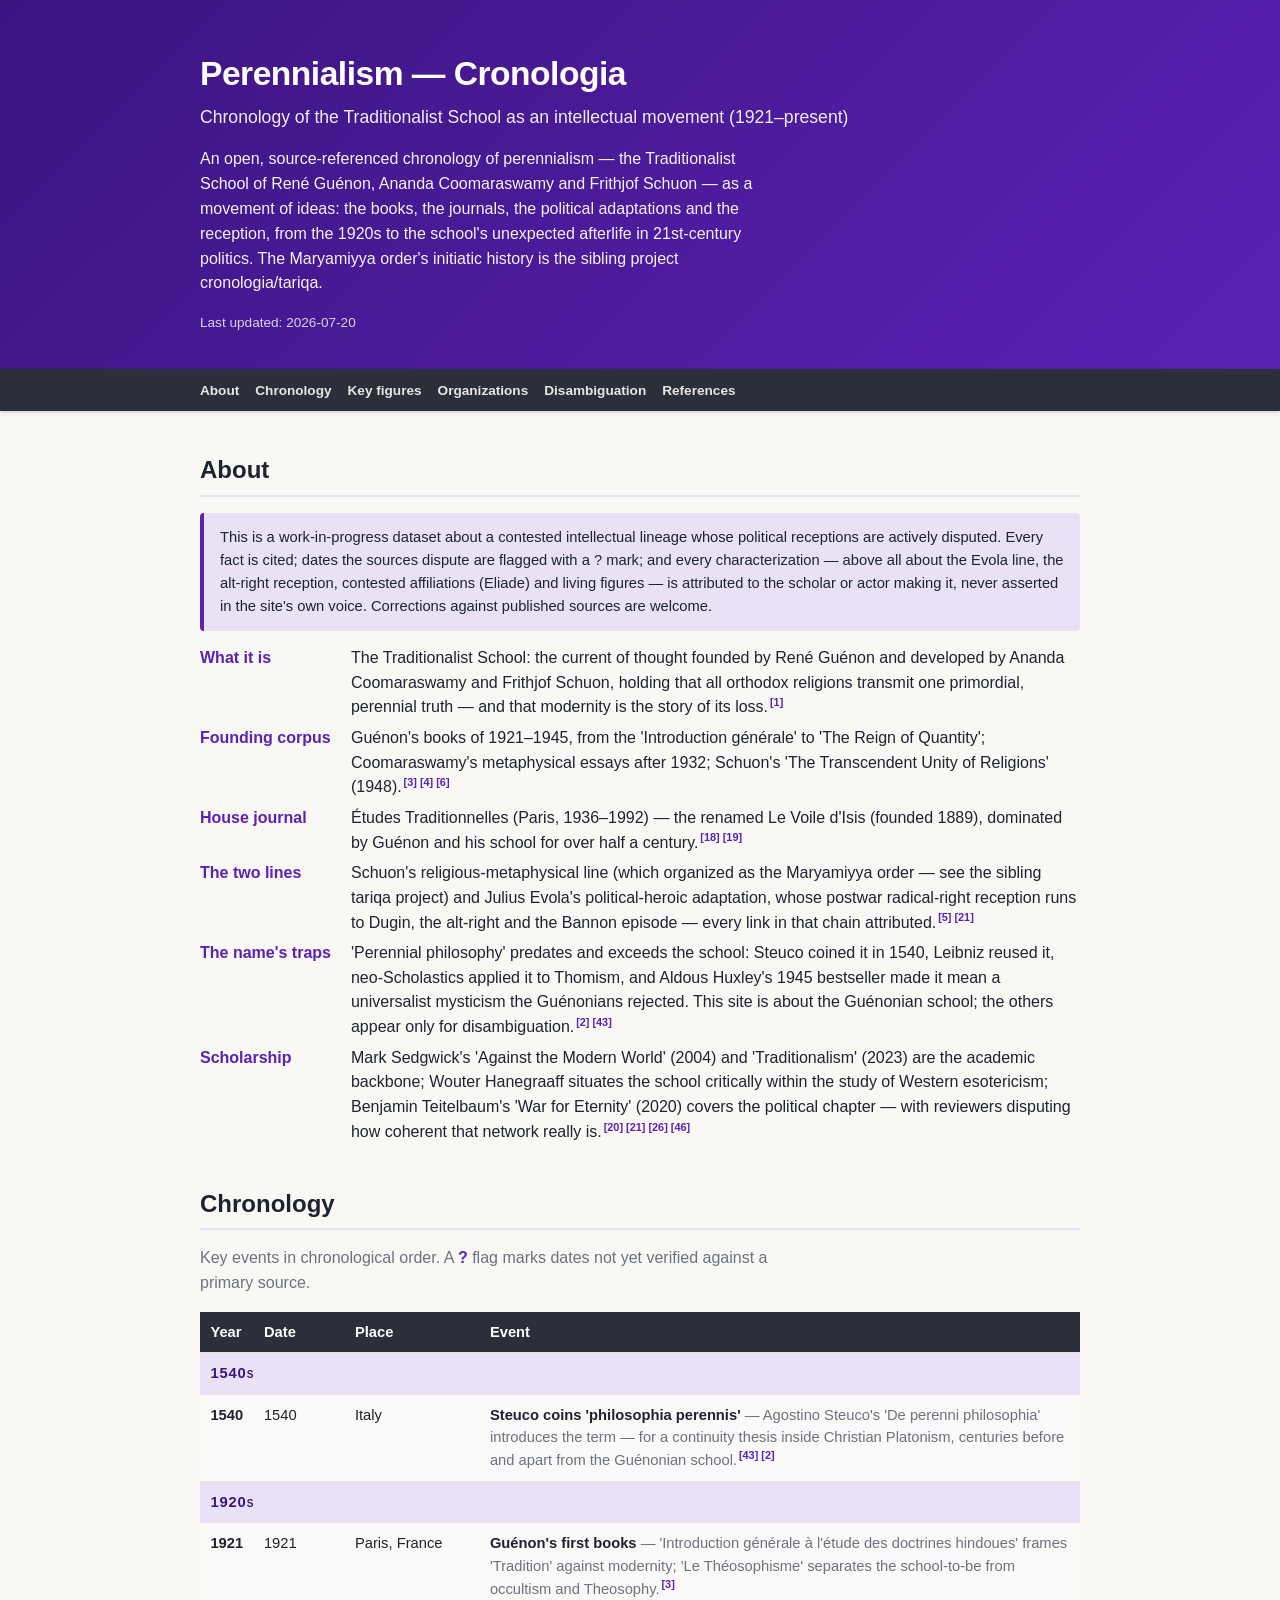
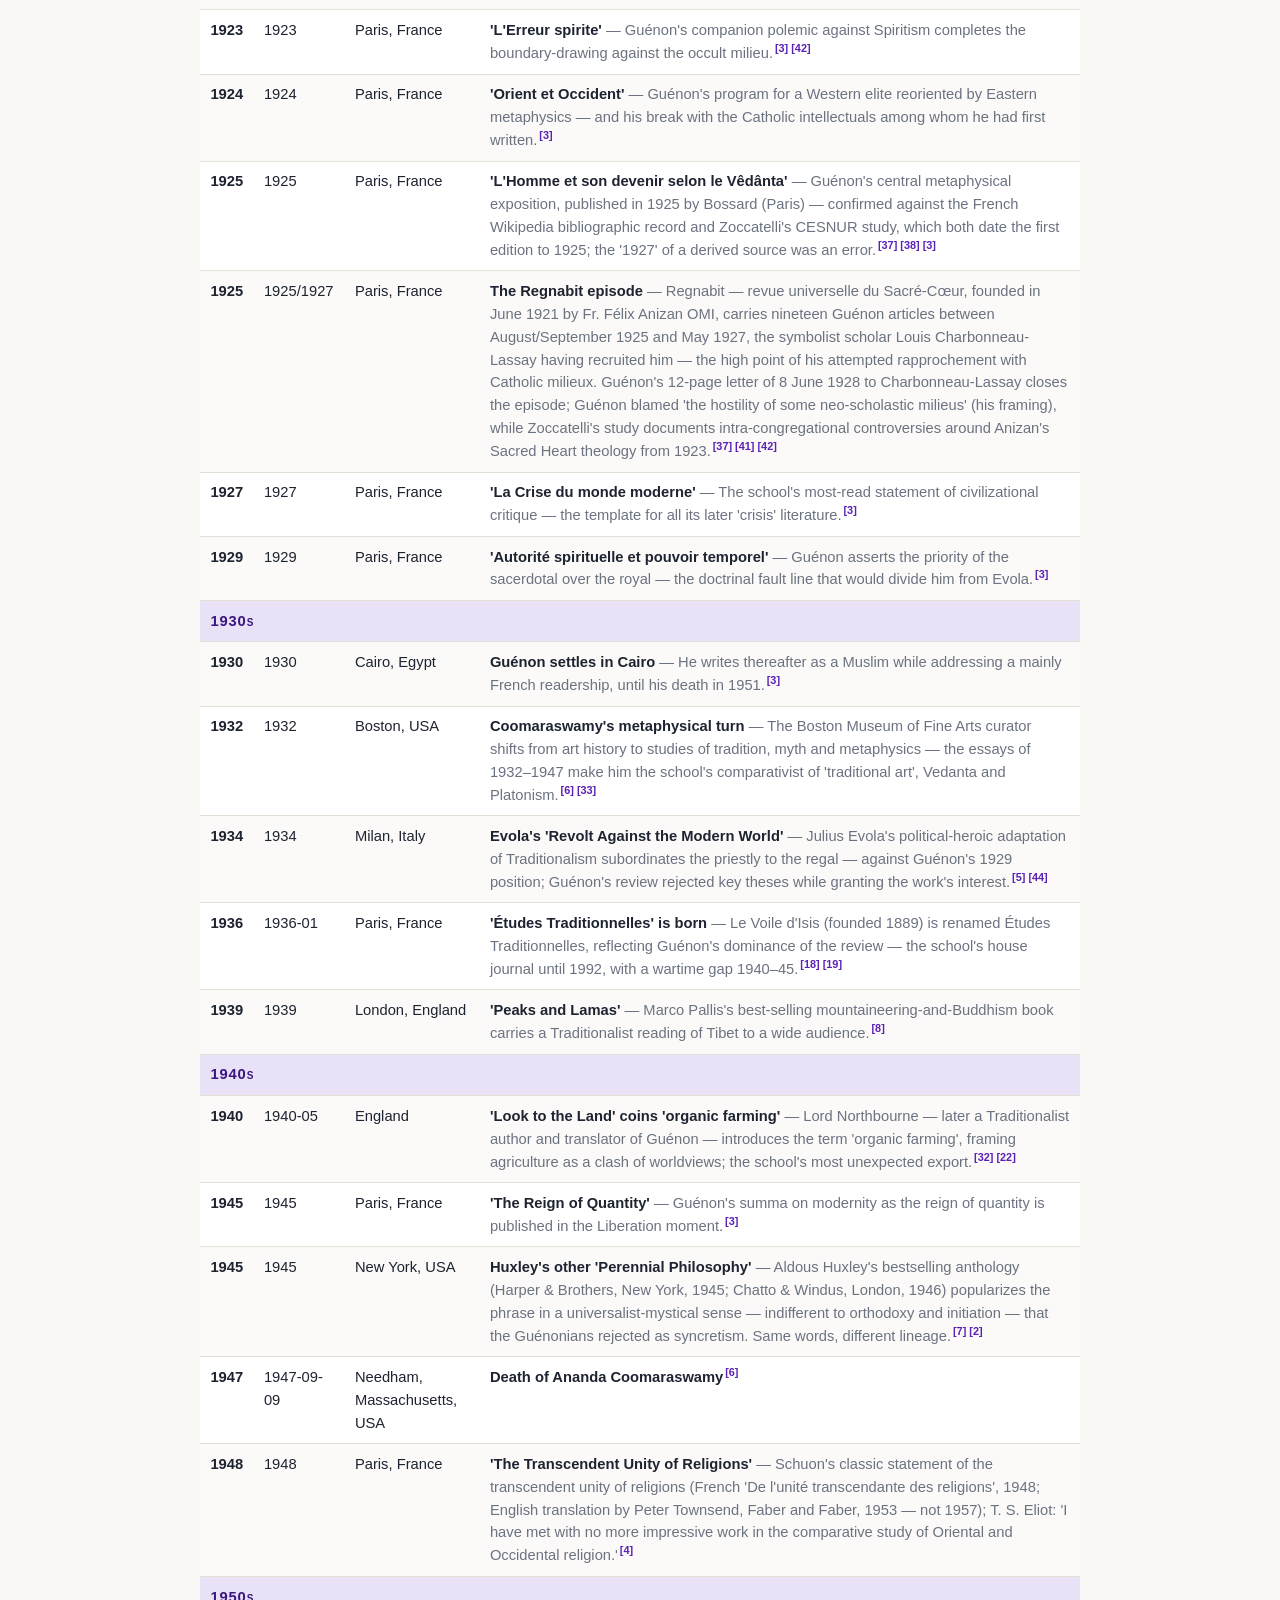
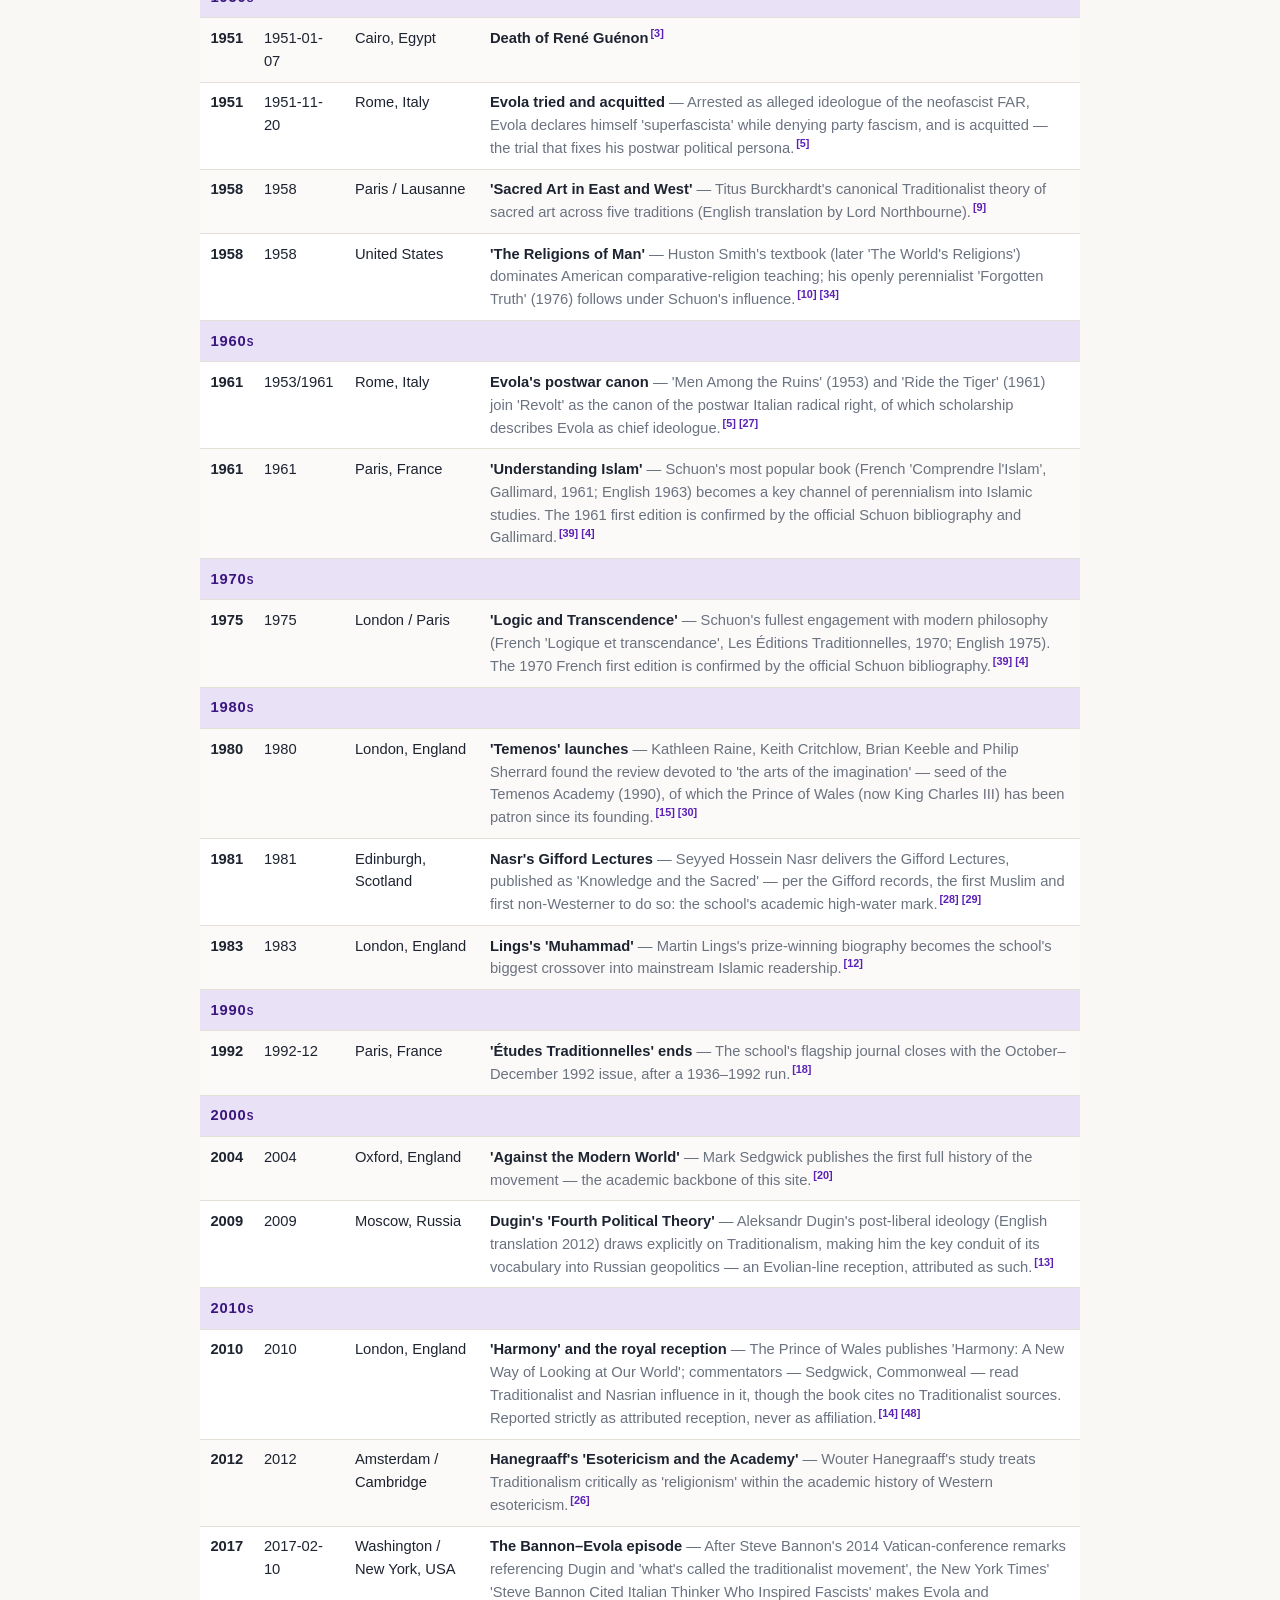
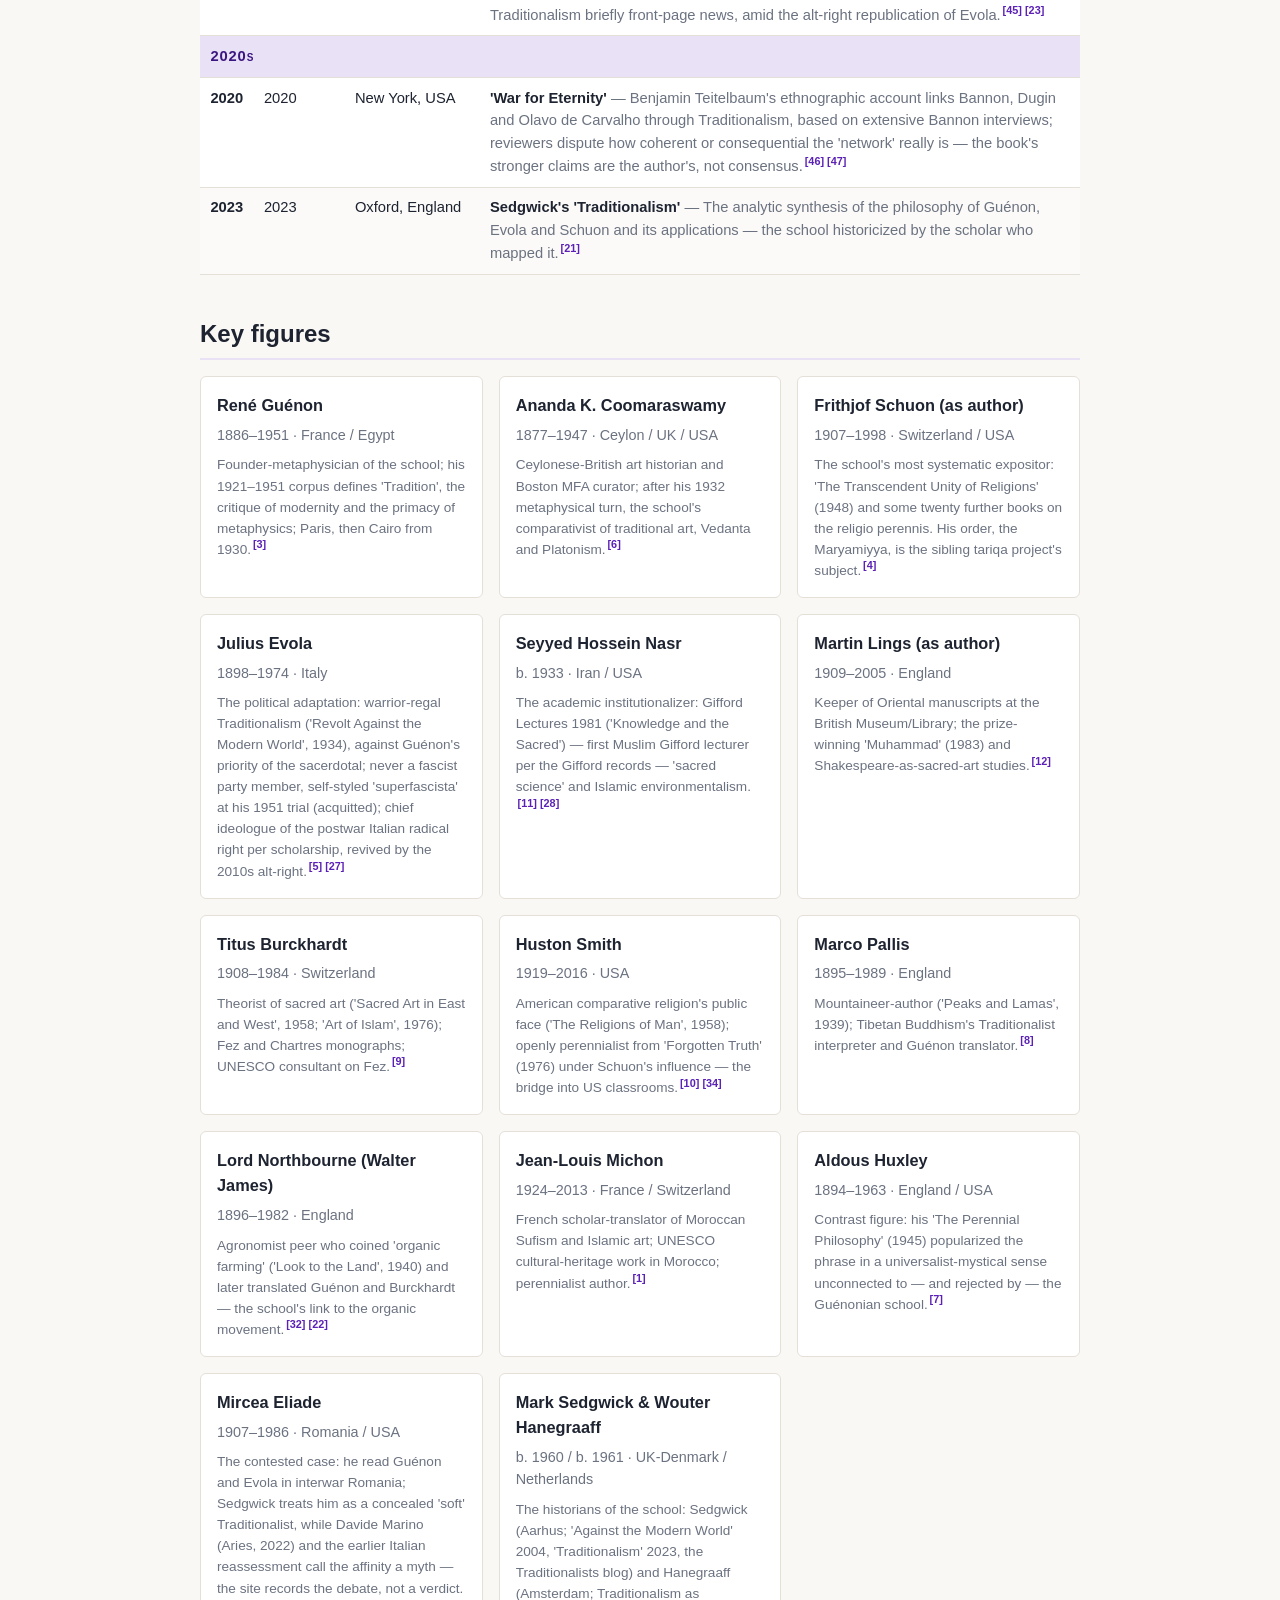
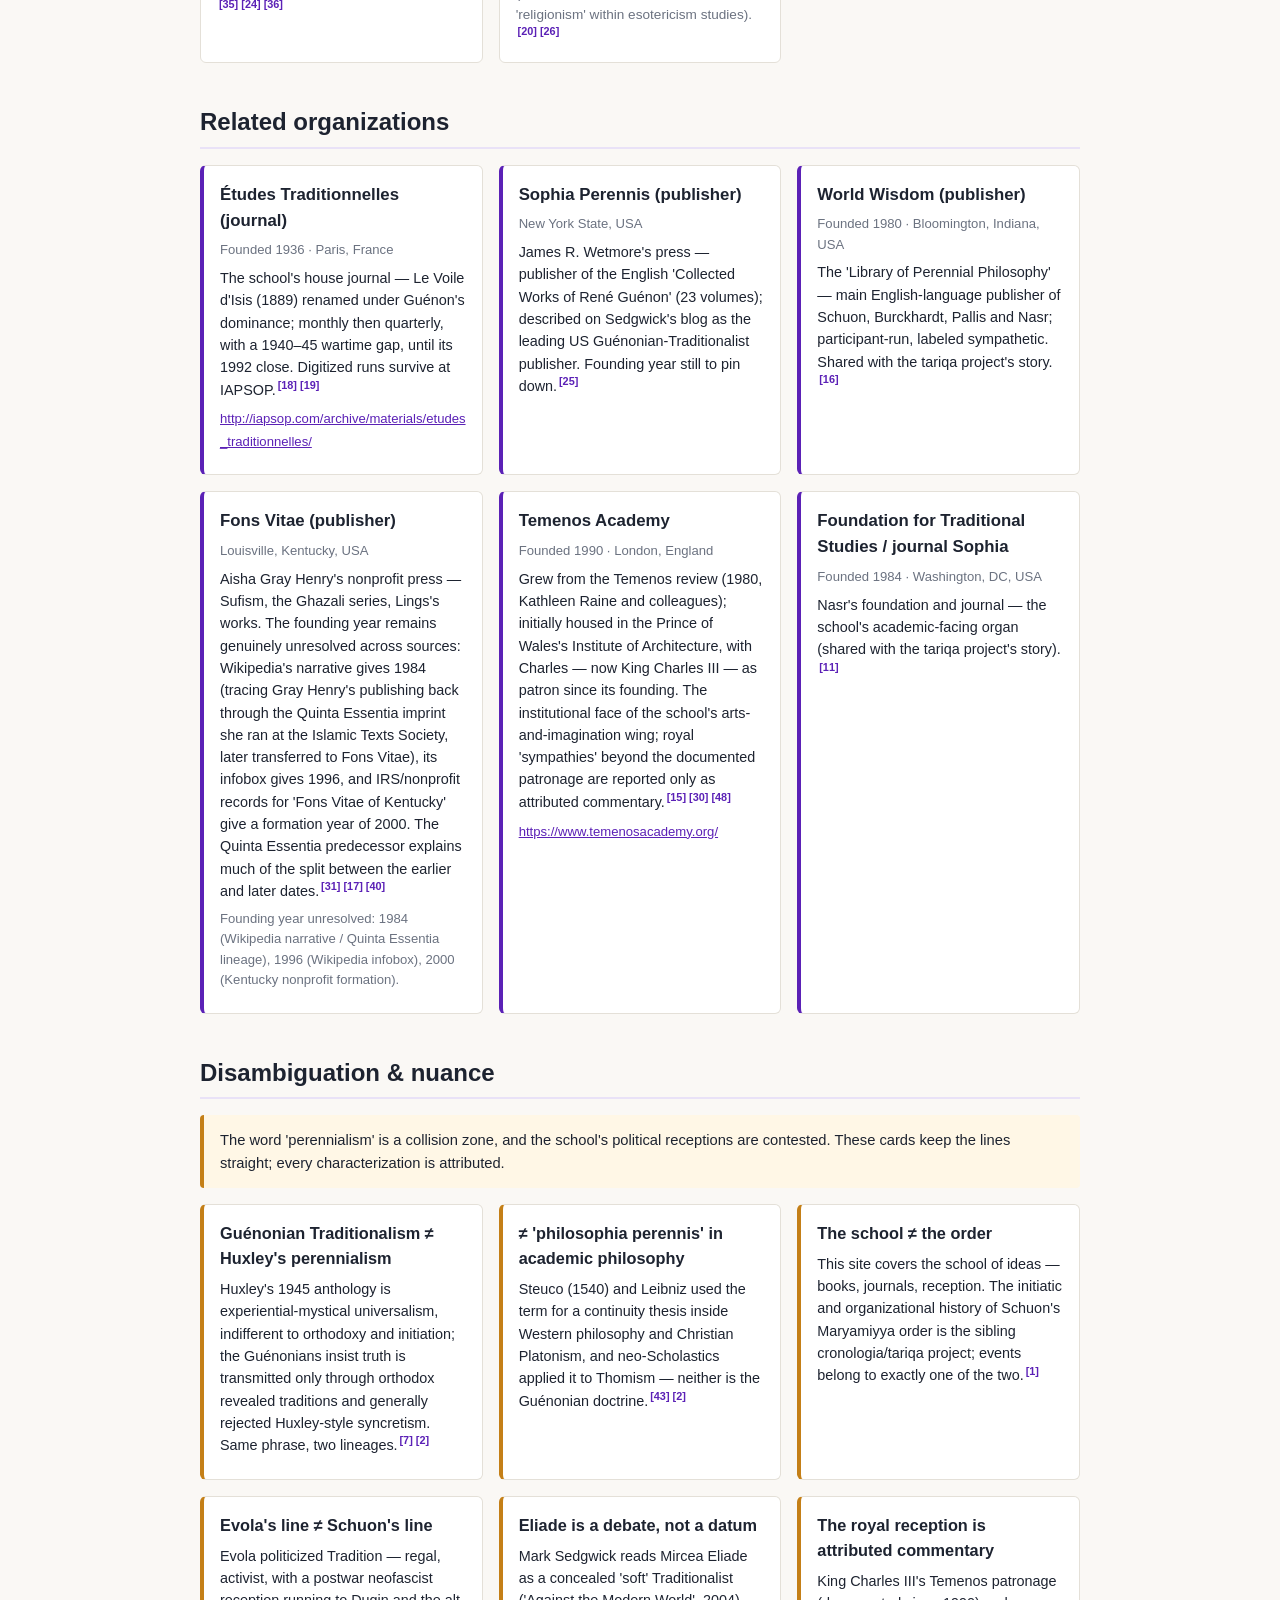
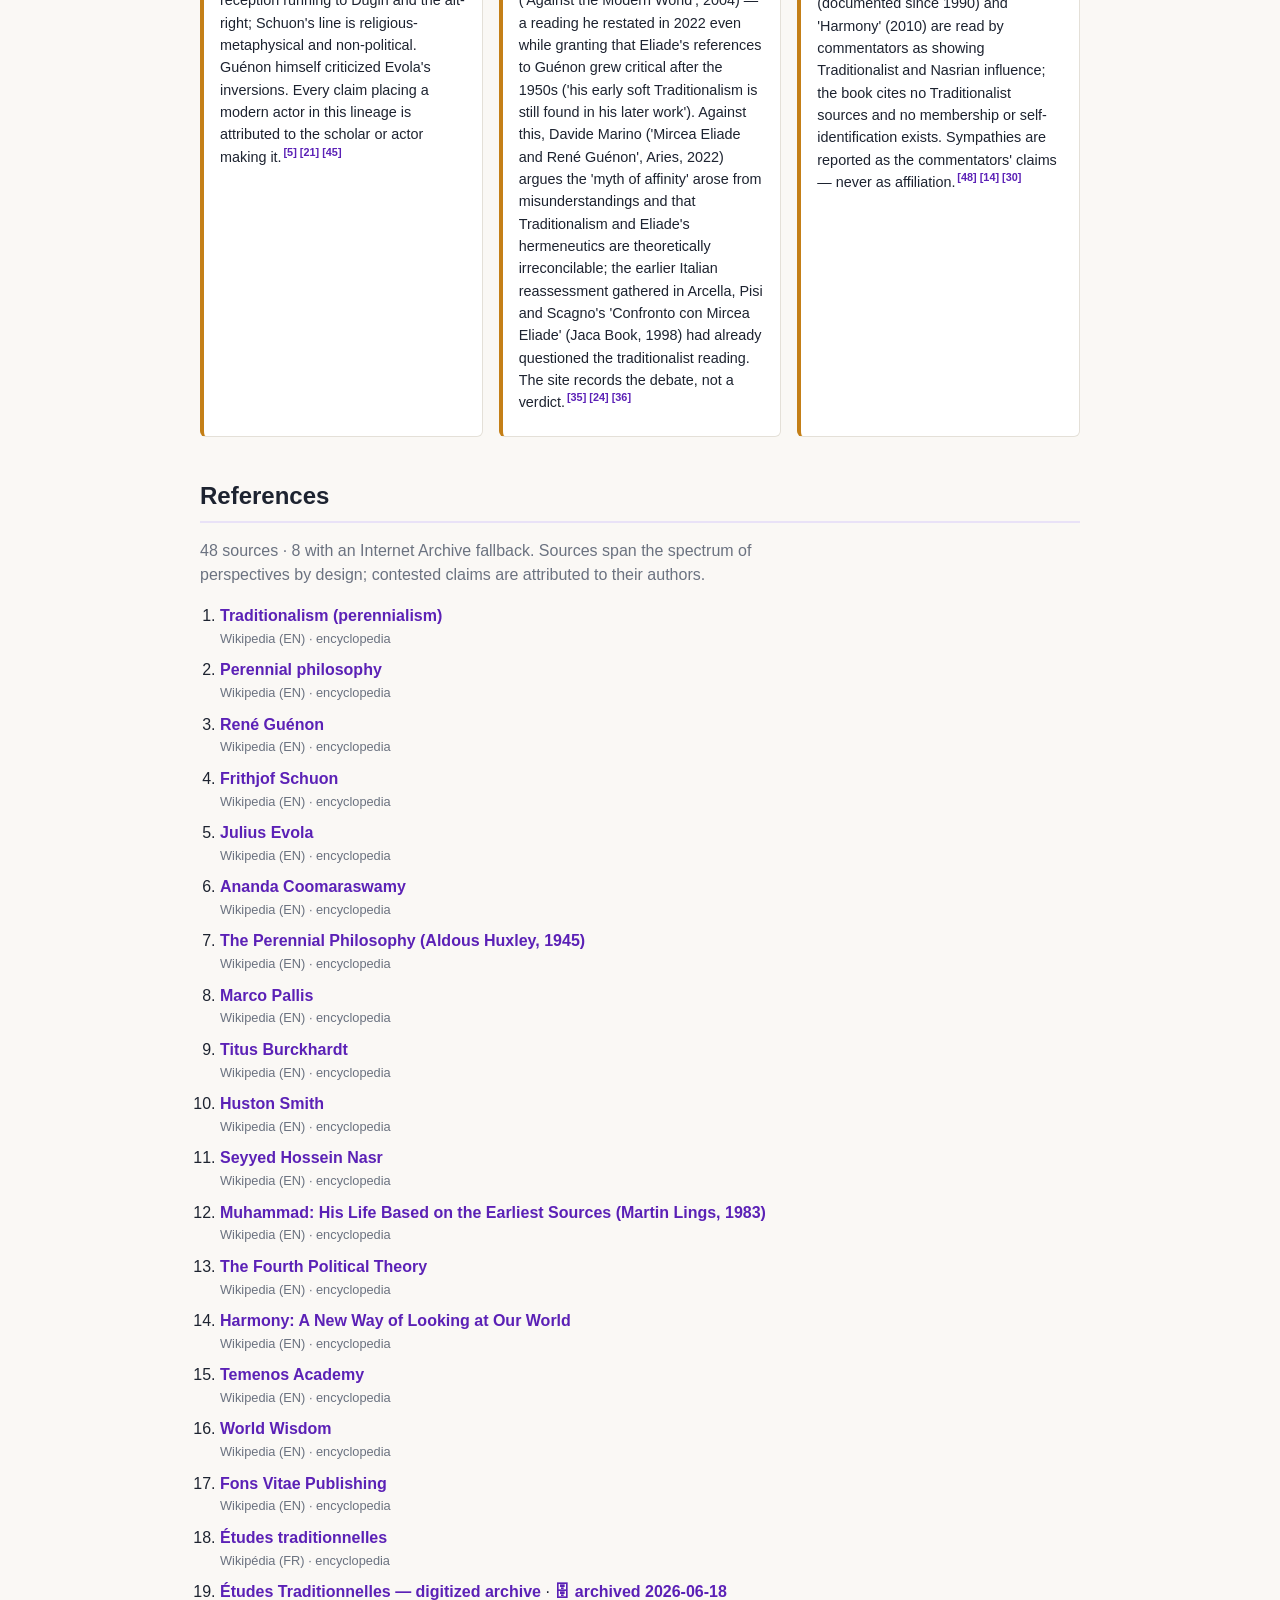
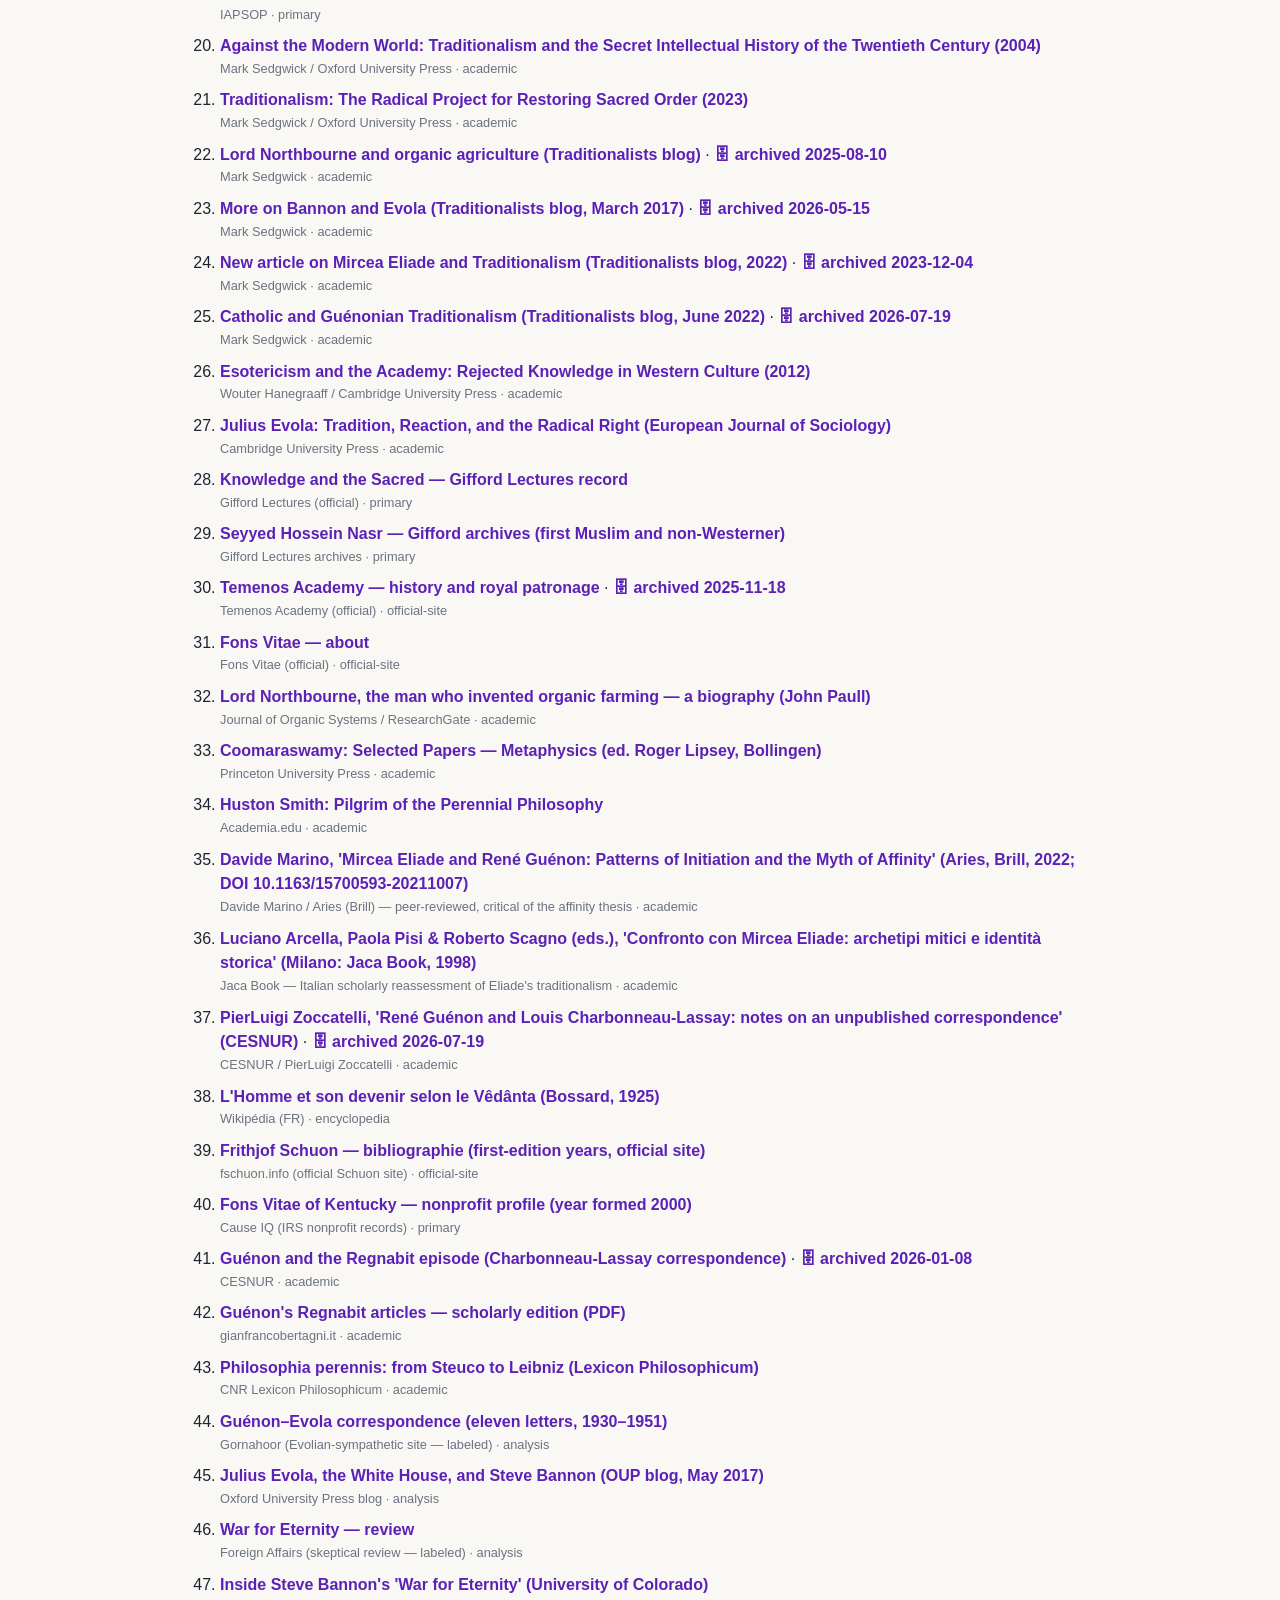
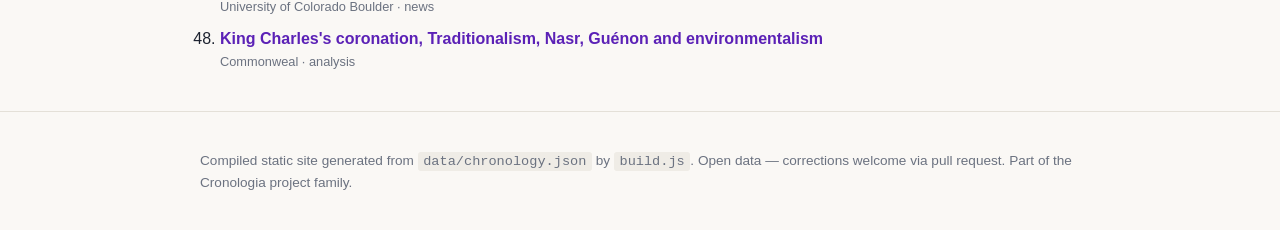
==== commit aadc50d0: "Verify bibliographic dates, expand Eliade debate, ingest Regnabit facts, add Wayback archives Biblio" ====
--- a/docs/index.html
+++ b/docs/index.html
@@ -21,7 +21,7 @@
       <h1>Perennialism — Cronologia</h1>
       <p class="subtitle">Chronology of the Traditionalist School as an intellectual movement (1921–present)</p>
       <p class="lead">An open, source-referenced chronology of perennialism — the Traditionalist School of René Guénon, Ananda Coomaraswamy and Frithjof Schuon — as a movement of ideas: the books, the journals, the political adaptations and the reception, from the 1920s to the school&#39;s unexpected afterlife in 21st-century politics. The Maryamiyya order&#39;s initiatic history is the sibling project cronologia/tariqa.</p>
-      <p class="updated">Last updated: 2026-07-19</p>
+      <p class="updated">Last updated: 2026-07-20</p>
     </div>
   </header>
 
@@ -50,9 +50,9 @@
         <dt>The two lines</dt>
         <dd>Schuon&#39;s religious-metaphysical line (which organized as the Maryamiyya order — see the sibling tariqa project) and Julius Evola&#39;s political-heroic adaptation, whose postwar radical-right reception runs to Dugin, the alt-right and the Bannon episode — every link in that chain attributed.<sup class="cite"><a href="#ref-5" title="Reference 5">[5]</a> <a href="#ref-21" title="Reference 21">[21]</a></sup></dd>
         <dt>The name&#39;s traps</dt>
-        <dd>&#39;Perennial philosophy&#39; predates and exceeds the school: Steuco coined it in 1540, Leibniz reused it, neo-Scholastics applied it to Thomism, and Aldous Huxley&#39;s 1945 bestseller made it mean a universalist mysticism the Guénonians rejected. This site is about the Guénonian school; the others appear only for disambiguation.<sup class="cite"><a href="#ref-2" title="Reference 2">[2]</a> <a href="#ref-38" title="Reference 38">[38]</a></sup></dd>
+        <dd>&#39;Perennial philosophy&#39; predates and exceeds the school: Steuco coined it in 1540, Leibniz reused it, neo-Scholastics applied it to Thomism, and Aldous Huxley&#39;s 1945 bestseller made it mean a universalist mysticism the Guénonians rejected. This site is about the Guénonian school; the others appear only for disambiguation.<sup class="cite"><a href="#ref-2" title="Reference 2">[2]</a> <a href="#ref-43" title="Reference 43">[43]</a></sup></dd>
         <dt>Scholarship</dt>
-        <dd>Mark Sedgwick&#39;s &#39;Against the Modern World&#39; (2004) and &#39;Traditionalism&#39; (2023) are the academic backbone; Wouter Hanegraaff situates the school critically within the study of Western esotericism; Benjamin Teitelbaum&#39;s &#39;War for Eternity&#39; (2020) covers the political chapter — with reviewers disputing how coherent that network really is.<sup class="cite"><a href="#ref-20" title="Reference 20">[20]</a> <a href="#ref-21" title="Reference 21">[21]</a> <a href="#ref-26" title="Reference 26">[26]</a> <a href="#ref-41" title="Reference 41">[41]</a></sup></dd>
+        <dd>Mark Sedgwick&#39;s &#39;Against the Modern World&#39; (2004) and &#39;Traditionalism&#39; (2023) are the academic backbone; Wouter Hanegraaff situates the school critically within the study of Western esotericism; Benjamin Teitelbaum&#39;s &#39;War for Eternity&#39; (2020) covers the political chapter — with reviewers disputing how coherent that network really is.<sup class="cite"><a href="#ref-20" title="Reference 20">[20]</a> <a href="#ref-21" title="Reference 21">[21]</a> <a href="#ref-26" title="Reference 26">[26]</a> <a href="#ref-46" title="Reference 46">[46]</a></sup></dd>
       </dl>
     </section>
 
@@ -71,7 +71,7 @@
           <td class="year">1540</td>
           <td>1540</td>
           <td>Italy</td>
-          <td><strong>Steuco coins &#39;philosophia perennis&#39;</strong> <span class="muted">— Agostino Steuco&#39;s &#39;De perenni philosophia&#39; introduces the term — for a continuity thesis inside Christian Platonism, centuries before and apart from the Guénonian school.</span><sup class="cite"><a href="#ref-38" title="Reference 38">[38]</a> <a href="#ref-2" title="Reference 2">[2]</a></sup></td>
+          <td><strong>Steuco coins &#39;philosophia perennis&#39;</strong> <span class="muted">— Agostino Steuco&#39;s &#39;De perenni philosophia&#39; introduces the term — for a continuity thesis inside Christian Platonism, centuries before and apart from the Guénonian school.</span><sup class="cite"><a href="#ref-43" title="Reference 43">[43]</a> <a href="#ref-2" title="Reference 2">[2]</a></sup></td>
         </tr>
         <tr class="decade-row"><th colspan="4">1920s</th></tr>
         <tr>
@@ -84,7 +84,7 @@
           <td class="year">1923</td>
           <td>1923</td>
           <td>Paris, France</td>
-          <td><strong>&#39;L&#39;Erreur spirite&#39;</strong> <span class="muted">— Guénon&#39;s companion polemic against Spiritism completes the boundary-drawing against the occult milieu.</span><sup class="cite"><a href="#ref-3" title="Reference 3">[3]</a> <a href="#ref-37" title="Reference 37">[37]</a></sup></td>
+          <td><strong>&#39;L&#39;Erreur spirite&#39;</strong> <span class="muted">— Guénon&#39;s companion polemic against Spiritism completes the boundary-drawing against the occult milieu.</span><sup class="cite"><a href="#ref-3" title="Reference 3">[3]</a> <a href="#ref-42" title="Reference 42">[42]</a></sup></td>
         </tr>
         <tr>
           <td class="year">1924</td>
@@ -94,15 +94,15 @@
         </tr>
         <tr>
           <td class="year">1925</td>
-          <td>1925 <span class="flag" title="Date not yet verified against a primary source">?</span></td>
-          <td>Paris, France</td>
-          <td><strong>&#39;L&#39;Homme et son devenir selon le Vêdânta&#39;</strong> <span class="muted">— Guénon&#39;s central metaphysical exposition; the standard date is 1925, though a derived source gives 1927 — flagged until checked against a critical bibliography.</span><sup class="cite"><a href="#ref-37" title="Reference 37">[37]</a> <a href="#ref-3" title="Reference 3">[3]</a></sup></td>
+          <td>1925</td>
+          <td>Paris, France</td>
+          <td><strong>&#39;L&#39;Homme et son devenir selon le Vêdânta&#39;</strong> <span class="muted">— Guénon&#39;s central metaphysical exposition, published in 1925 by Bossard (Paris) — confirmed against the French Wikipedia bibliographic record and Zoccatelli&#39;s CESNUR study, which both date the first edition to 1925; the &#39;1927&#39; of a derived source was an error.</span><sup class="cite"><a href="#ref-37" title="Reference 37">[37]</a> <a href="#ref-38" title="Reference 38">[38]</a> <a href="#ref-3" title="Reference 3">[3]</a></sup></td>
         </tr>
         <tr>
           <td class="year">1925</td>
           <td>1925/1927</td>
           <td>Paris, France</td>
-          <td><strong>The Regnabit episode</strong> <span class="muted">— Guénon contributes nineteen articles (August 1925 – May 1927) to the Catholic Sacred Heart review Regnabit, drawn in by the symbolist scholar Louis Charbonneau-Lassay — the high point of his attempted rapprochement with Catholic milieux, ended by his withdrawal under Catholic criticism.</span><sup class="cite"><a href="#ref-36" title="Reference 36">[36]</a> <a href="#ref-37" title="Reference 37">[37]</a></sup></td>
+          <td><strong>The Regnabit episode</strong> <span class="muted">— Regnabit — revue universelle du Sacré-Cœur, founded in June 1921 by Fr. Félix Anizan OMI, carries nineteen Guénon articles between August/September 1925 and May 1927, the symbolist scholar Louis Charbonneau-Lassay having recruited him — the high point of his attempted rapprochement with Catholic milieux. Guénon&#39;s 12-page letter of 8 June 1928 to Charbonneau-Lassay closes the episode; Guénon blamed &#39;the hostility of some neo-scholastic milieus&#39; (his framing), while Zoccatelli&#39;s study documents intra-congregational controversies around Anizan&#39;s Sacred Heart theology from 1923.</span><sup class="cite"><a href="#ref-37" title="Reference 37">[37]</a> <a href="#ref-41" title="Reference 41">[41]</a> <a href="#ref-42" title="Reference 42">[42]</a></sup></td>
         </tr>
         <tr>
           <td class="year">1927</td>
@@ -133,7 +133,7 @@
           <td class="year">1934</td>
           <td>1934</td>
           <td>Milan, Italy</td>
-          <td><strong>Evola&#39;s &#39;Revolt Against the Modern World&#39;</strong> <span class="muted">— Julius Evola&#39;s political-heroic adaptation of Traditionalism subordinates the priestly to the regal — against Guénon&#39;s 1929 position; Guénon&#39;s review rejected key theses while granting the work&#39;s interest.</span><sup class="cite"><a href="#ref-5" title="Reference 5">[5]</a> <a href="#ref-39" title="Reference 39">[39]</a></sup></td>
+          <td><strong>Evola&#39;s &#39;Revolt Against the Modern World&#39;</strong> <span class="muted">— Julius Evola&#39;s political-heroic adaptation of Traditionalism subordinates the priestly to the regal — against Guénon&#39;s 1929 position; Guénon&#39;s review rejected key theses while granting the work&#39;s interest.</span><sup class="cite"><a href="#ref-5" title="Reference 5">[5]</a> <a href="#ref-44" title="Reference 44">[44]</a></sup></td>
         </tr>
         <tr>
           <td class="year">1936</td>
@@ -164,7 +164,7 @@
           <td class="year">1945</td>
           <td>1945</td>
           <td>New York, USA</td>
-          <td><strong>Huxley&#39;s other &#39;Perennial Philosophy&#39;</strong> <span class="muted">— Aldous Huxley&#39;s bestselling anthology popularizes the phrase in a universalist-mystical sense — indifferent to orthodoxy and initiation — that the Guénonians rejected as syncretism. Same words, different lineage.</span><sup class="cite"><a href="#ref-7" title="Reference 7">[7]</a> <a href="#ref-2" title="Reference 2">[2]</a></sup></td>
+          <td><strong>Huxley&#39;s other &#39;Perennial Philosophy&#39;</strong> <span class="muted">— Aldous Huxley&#39;s bestselling anthology (Harper &amp; Brothers, New York, 1945; Chatto &amp; Windus, London, 1946) popularizes the phrase in a universalist-mystical sense — indifferent to orthodoxy and initiation — that the Guénonians rejected as syncretism. Same words, different lineage.</span><sup class="cite"><a href="#ref-7" title="Reference 7">[7]</a> <a href="#ref-2" title="Reference 2">[2]</a></sup></td>
         </tr>
         <tr>
           <td class="year">1947</td>
@@ -176,7 +176,7 @@
           <td class="year">1948</td>
           <td>1948</td>
           <td>Paris, France</td>
-          <td><strong>&#39;The Transcendent Unity of Religions&#39;</strong> <span class="muted">— Schuon&#39;s classic statement of the transcendent unity of religions (English 1953); T. S. Eliot: &#39;I have met with no more impressive work in the comparative study of Oriental and Occidental religion.&#39;</span><sup class="cite"><a href="#ref-4" title="Reference 4">[4]</a></sup></td>
+          <td><strong>&#39;The Transcendent Unity of Religions&#39;</strong> <span class="muted">— Schuon&#39;s classic statement of the transcendent unity of religions (French &#39;De l&#39;unité transcendante des religions&#39;, 1948; English translation by Peter Townsend, Faber and Faber, 1953 — not 1957); T. S. Eliot: &#39;I have met with no more impressive work in the comparative study of Oriental and Occidental religion.&#39;</span><sup class="cite"><a href="#ref-4" title="Reference 4">[4]</a></sup></td>
         </tr>
         <tr class="decade-row"><th colspan="4">1950s</th></tr>
         <tr>
@@ -212,16 +212,16 @@
         </tr>
         <tr>
           <td class="year">1961</td>
-          <td>1961 <span class="flag" title="Date not yet verified against a primary source">?</span></td>
-          <td>Paris, France</td>
-          <td><strong>&#39;Understanding Islam&#39;</strong> <span class="muted">— Schuon&#39;s most popular book (French 1961, English 1963) becomes a key channel of perennialism into Islamic studies; the French first-edition year awaits confirmation against the standard bibliography.</span><sup class="cite"><a href="#ref-4" title="Reference 4">[4]</a></sup></td>
+          <td>1961</td>
+          <td>Paris, France</td>
+          <td><strong>&#39;Understanding Islam&#39;</strong> <span class="muted">— Schuon&#39;s most popular book (French &#39;Comprendre l&#39;Islam&#39;, Gallimard, 1961; English 1963) becomes a key channel of perennialism into Islamic studies. The 1961 first edition is confirmed by the official Schuon bibliography and Gallimard.</span><sup class="cite"><a href="#ref-39" title="Reference 39">[39]</a> <a href="#ref-4" title="Reference 4">[4]</a></sup></td>
         </tr>
         <tr class="decade-row"><th colspan="4">1970s</th></tr>
         <tr>
           <td class="year">1975</td>
-          <td>1975 <span class="flag" title="Date not yet verified against a primary source">?</span></td>
+          <td>1975</td>
           <td>London / Paris</td>
-          <td><strong>&#39;Logic and Transcendence&#39;</strong> <span class="muted">— Schuon&#39;s fullest engagement with modern philosophy (French 1970, English 1975); French first-edition year flagged pending the standard bibliography.</span><sup class="cite"><a href="#ref-4" title="Reference 4">[4]</a></sup></td>
+          <td><strong>&#39;Logic and Transcendence&#39;</strong> <span class="muted">— Schuon&#39;s fullest engagement with modern philosophy (French &#39;Logique et transcendance&#39;, Les Éditions Traditionnelles, 1970; English 1975). The 1970 French first edition is confirmed by the official Schuon bibliography.</span><sup class="cite"><a href="#ref-39" title="Reference 39">[39]</a> <a href="#ref-4" title="Reference 4">[4]</a></sup></td>
         </tr>
         <tr class="decade-row"><th colspan="4">1980s</th></tr>
         <tr>
@@ -267,7 +267,7 @@
           <td class="year">2010</td>
           <td>2010</td>
           <td>London, England</td>
-          <td><strong>&#39;Harmony&#39; and the royal reception</strong> <span class="muted">— The Prince of Wales publishes &#39;Harmony: A New Way of Looking at Our World&#39;; commentators — Sedgwick, Commonweal — read Traditionalist and Nasrian influence in it, though the book cites no Traditionalist sources. Reported strictly as attributed reception, never as affiliation.</span><sup class="cite"><a href="#ref-14" title="Reference 14">[14]</a> <a href="#ref-43" title="Reference 43">[43]</a></sup></td>
+          <td><strong>&#39;Harmony&#39; and the royal reception</strong> <span class="muted">— The Prince of Wales publishes &#39;Harmony: A New Way of Looking at Our World&#39;; commentators — Sedgwick, Commonweal — read Traditionalist and Nasrian influence in it, though the book cites no Traditionalist sources. Reported strictly as attributed reception, never as affiliation.</span><sup class="cite"><a href="#ref-14" title="Reference 14">[14]</a> <a href="#ref-48" title="Reference 48">[48]</a></sup></td>
         </tr>
         <tr>
           <td class="year">2012</td>
@@ -279,14 +279,14 @@
           <td class="year">2017</td>
           <td>2017-02-10</td>
           <td>Washington / New York, USA</td>
-          <td><strong>The Bannon–Evola episode</strong> <span class="muted">— After Steve Bannon&#39;s 2014 Vatican-conference remarks referencing Dugin and &#39;what&#39;s called the traditionalist movement&#39;, the New York Times&#39; &#39;Steve Bannon Cited Italian Thinker Who Inspired Fascists&#39; makes Evola and Traditionalism briefly front-page news, amid the alt-right republication of Evola.</span><sup class="cite"><a href="#ref-40" title="Reference 40">[40]</a> <a href="#ref-23" title="Reference 23">[23]</a></sup></td>
+          <td><strong>The Bannon–Evola episode</strong> <span class="muted">— After Steve Bannon&#39;s 2014 Vatican-conference remarks referencing Dugin and &#39;what&#39;s called the traditionalist movement&#39;, the New York Times&#39; &#39;Steve Bannon Cited Italian Thinker Who Inspired Fascists&#39; makes Evola and Traditionalism briefly front-page news, amid the alt-right republication of Evola.</span><sup class="cite"><a href="#ref-45" title="Reference 45">[45]</a> <a href="#ref-23" title="Reference 23">[23]</a></sup></td>
         </tr>
         <tr class="decade-row"><th colspan="4">2020s</th></tr>
         <tr>
           <td class="year">2020</td>
           <td>2020</td>
           <td>New York, USA</td>
-          <td><strong>&#39;War for Eternity&#39;</strong> <span class="muted">— Benjamin Teitelbaum&#39;s ethnographic account links Bannon, Dugin and Olavo de Carvalho through Traditionalism, based on extensive Bannon interviews; reviewers dispute how coherent or consequential the &#39;network&#39; really is — the book&#39;s stronger claims are the author&#39;s, not consensus.</span><sup class="cite"><a href="#ref-41" title="Reference 41">[41]</a> <a href="#ref-42" title="Reference 42">[42]</a></sup></td>
+          <td><strong>&#39;War for Eternity&#39;</strong> <span class="muted">— Benjamin Teitelbaum&#39;s ethnographic account links Bannon, Dugin and Olavo de Carvalho through Traditionalism, based on extensive Bannon interviews; reviewers dispute how coherent or consequential the &#39;network&#39; really is — the book&#39;s stronger claims are the author&#39;s, not consensus.</span><sup class="cite"><a href="#ref-46" title="Reference 46">[46]</a> <a href="#ref-47" title="Reference 47">[47]</a></sup></td>
         </tr>
         <tr>
           <td class="year">2023</td>
@@ -377,7 +377,7 @@
       <div class="party-card">
         <h3>Mircea Eliade</h3>
         <p class="country">1907–1986 · Romania / USA</p>
-        <p class="figures">The contested case: he read Guénon and Evola in interwar Romania; Sedgwick treats him as a concealed &#39;soft&#39; Traditionalist, while other scholars call the affinity a myth — the site records the debate, not a verdict.<sup class="cite"><a href="#ref-35" title="Reference 35">[35]</a> <a href="#ref-24" title="Reference 24">[24]</a></sup></p>
+        <p class="figures">The contested case: he read Guénon and Evola in interwar Romania; Sedgwick treats him as a concealed &#39;soft&#39; Traditionalist, while Davide Marino (Aries, 2022) and the earlier Italian reassessment call the affinity a myth — the site records the debate, not a verdict.<sup class="cite"><a href="#ref-35" title="Reference 35">[35]</a> <a href="#ref-24" title="Reference 24">[24]</a> <a href="#ref-36" title="Reference 36">[36]</a></sup></p>
         
       </div>
       <div class="party-card">
@@ -416,14 +416,14 @@
       <div class="related-card">
         <h3>Fons Vitae (publisher)</h3>
         <p class="related-meta">Louisville, Kentucky, USA</p>
-        <p>Aisha Gray Henry&#39;s nonprofit press — Sufism, the Ghazali series, Lings&#39;s works. Sources conflict on the founding year (1984 vs 1997); flagged pending one more check.<sup class="cite"><a href="#ref-31" title="Reference 31">[31]</a> <a href="#ref-17" title="Reference 17">[17]</a></sup></p>
-        <p class="related-meta">Founding year disputed between sources.</p>
+        <p>Aisha Gray Henry&#39;s nonprofit press — Sufism, the Ghazali series, Lings&#39;s works. The founding year remains genuinely unresolved across sources: Wikipedia&#39;s narrative gives 1984 (tracing Gray Henry&#39;s publishing back through the Quinta Essentia imprint she ran at the Islamic Texts Society, later transferred to Fons Vitae), its infobox gives 1996, and IRS/nonprofit records for &#39;Fons Vitae of Kentucky&#39; give a formation year of 2000. The Quinta Essentia predecessor explains much of the split between the earlier and later dates.<sup class="cite"><a href="#ref-31" title="Reference 31">[31]</a> <a href="#ref-17" title="Reference 17">[17]</a> <a href="#ref-40" title="Reference 40">[40]</a></sup></p>
+        <p class="related-meta">Founding year unresolved: 1984 (Wikipedia narrative / Quinta Essentia lineage), 1996 (Wikipedia infobox), 2000 (Kentucky nonprofit formation).</p>
         
       </div>
       <div class="related-card">
         <h3>Temenos Academy</h3>
         <p class="related-meta">Founded 1990 · London, England</p>
-        <p>Grew from the Temenos review (1980, Kathleen Raine and colleagues); initially housed in the Prince of Wales&#39;s Institute of Architecture, with Charles — now King Charles III — as patron since its founding. The institutional face of the school&#39;s arts-and-imagination wing; royal &#39;sympathies&#39; beyond the documented patronage are reported only as attributed commentary.<sup class="cite"><a href="#ref-15" title="Reference 15">[15]</a> <a href="#ref-30" title="Reference 30">[30]</a> <a href="#ref-43" title="Reference 43">[43]</a></sup></p>
+        <p>Grew from the Temenos review (1980, Kathleen Raine and colleagues); initially housed in the Prince of Wales&#39;s Institute of Architecture, with Charles — now King Charles III — as patron since its founding. The institutional face of the school&#39;s arts-and-imagination wing; royal &#39;sympathies&#39; beyond the documented patronage are reported only as attributed commentary.<sup class="cite"><a href="#ref-15" title="Reference 15">[15]</a> <a href="#ref-30" title="Reference 30">[30]</a> <a href="#ref-48" title="Reference 48">[48]</a></sup></p>
         
         <p class="related-link"><a href="https://www.temenosacademy.org/" rel="noopener noreferrer" target="_blank">https://www.temenosacademy.org/</a></p>
       </div>
@@ -447,7 +447,7 @@
       </div>
       <div class="cp-card">
         <h3>≠ &#39;philosophia perennis&#39; in academic philosophy</h3>
-        <p>Steuco (1540) and Leibniz used the term for a continuity thesis inside Western philosophy and Christian Platonism, and neo-Scholastics applied it to Thomism — neither is the Guénonian doctrine.<sup class="cite"><a href="#ref-38" title="Reference 38">[38]</a> <a href="#ref-2" title="Reference 2">[2]</a></sup></p>
+        <p>Steuco (1540) and Leibniz used the term for a continuity thesis inside Western philosophy and Christian Platonism, and neo-Scholastics applied it to Thomism — neither is the Guénonian doctrine.<sup class="cite"><a href="#ref-43" title="Reference 43">[43]</a> <a href="#ref-2" title="Reference 2">[2]</a></sup></p>
       </div>
       <div class="cp-card">
         <h3>The school ≠ the order</h3>
@@ -455,22 +455,22 @@
       </div>
       <div class="cp-card">
         <h3>Evola&#39;s line ≠ Schuon&#39;s line</h3>
-        <p>Evola politicized Tradition — regal, activist, with a postwar neofascist reception running to Dugin and the alt-right; Schuon&#39;s line is religious-metaphysical and non-political. Guénon himself criticized Evola&#39;s inversions. Every claim placing a modern actor in this lineage is attributed to the scholar or actor making it.<sup class="cite"><a href="#ref-5" title="Reference 5">[5]</a> <a href="#ref-21" title="Reference 21">[21]</a> <a href="#ref-40" title="Reference 40">[40]</a></sup></p>
+        <p>Evola politicized Tradition — regal, activist, with a postwar neofascist reception running to Dugin and the alt-right; Schuon&#39;s line is religious-metaphysical and non-political. Guénon himself criticized Evola&#39;s inversions. Every claim placing a modern actor in this lineage is attributed to the scholar or actor making it.<sup class="cite"><a href="#ref-5" title="Reference 5">[5]</a> <a href="#ref-21" title="Reference 21">[21]</a> <a href="#ref-45" title="Reference 45">[45]</a></sup></p>
       </div>
       <div class="cp-card">
         <h3>Eliade is a debate, not a datum</h3>
-        <p>Sedgwick reads Mircea Eliade as a concealed &#39;soft&#39; Traditionalist; peer-reviewed critics call the affinity a myth. The site presents the debate with both sides cited.<sup class="cite"><a href="#ref-35" title="Reference 35">[35]</a> <a href="#ref-24" title="Reference 24">[24]</a></sup></p>
+        <p>Mark Sedgwick reads Mircea Eliade as a concealed &#39;soft&#39; Traditionalist (&#39;Against the Modern World&#39;, 2004) — a reading he restated in 2022 even while granting that Eliade&#39;s references to Guénon grew critical after the 1950s (&#39;his early soft Traditionalism is still found in his later work&#39;). Against this, Davide Marino (&#39;Mircea Eliade and René Guénon&#39;, Aries, 2022) argues the &#39;myth of affinity&#39; arose from misunderstandings and that Traditionalism and Eliade&#39;s hermeneutics are theoretically irreconcilable; the earlier Italian reassessment gathered in Arcella, Pisi and Scagno&#39;s &#39;Confronto con Mircea Eliade&#39; (Jaca Book, 1998) had already questioned the traditionalist reading. The site records the debate, not a verdict.<sup class="cite"><a href="#ref-35" title="Reference 35">[35]</a> <a href="#ref-24" title="Reference 24">[24]</a> <a href="#ref-36" title="Reference 36">[36]</a></sup></p>
       </div>
       <div class="cp-card">
         <h3>The royal reception is attributed commentary</h3>
-        <p>King Charles III&#39;s Temenos patronage (documented since 1990) and &#39;Harmony&#39; (2010) are read by commentators as showing Traditionalist and Nasrian influence; the book cites no Traditionalist sources and no membership or self-identification exists. Sympathies are reported as the commentators&#39; claims — never as affiliation.<sup class="cite"><a href="#ref-43" title="Reference 43">[43]</a> <a href="#ref-14" title="Reference 14">[14]</a> <a href="#ref-30" title="Reference 30">[30]</a></sup></p>
+        <p>King Charles III&#39;s Temenos patronage (documented since 1990) and &#39;Harmony&#39; (2010) are read by commentators as showing Traditionalist and Nasrian influence; the book cites no Traditionalist sources and no membership or self-identification exists. Sympathies are reported as the commentators&#39; claims — never as affiliation.<sup class="cite"><a href="#ref-48" title="Reference 48">[48]</a> <a href="#ref-14" title="Reference 14">[14]</a> <a href="#ref-30" title="Reference 30">[30]</a></sup></p>
       </div>
       </div>
     </section>
 
     <section id="references">
       <h2>References</h2>
-      <p class="section-intro">43 sources. Sources span the
+      <p class="section-intro">48 sources · 8 with an Internet Archive fallback. Sources span the
       spectrum of perspectives by design; contested claims are attributed to their authors.</p>
       <ol class="references">
         <li id="ref-1">
@@ -546,7 +546,7 @@
           <span class="ref-meta">Wikipédia (FR) · encyclopedia</span>
         </li>
         <li id="ref-19">
-          <a href="http://iapsop.com/archive/materials/etudes_traditionnelles/" rel="noopener noreferrer" target="_blank">Études Traditionnelles — digitized archive</a>
+          <a href="http://iapsop.com/archive/materials/etudes_traditionnelles/" rel="noopener noreferrer" target="_blank">Études Traditionnelles — digitized archive</a> · <a class="archive-link" href="https://web.archive.org/web/20260618220513/https://iapsop.com/archive/materials/etudes_traditionnelles/" rel="noopener noreferrer" target="_blank">🗄 archived 2026-06-18</a>
           <span class="ref-meta">IAPSOP · primary</span>
         </li>
         <li id="ref-20">
@@ -558,19 +558,19 @@
           <span class="ref-meta">Mark Sedgwick / Oxford University Press · academic</span>
         </li>
         <li id="ref-22">
-          <a href="https://traditionalistblog.blogspot.com/2014/07/lord-northbourne-organic-agriculture.html" rel="noopener noreferrer" target="_blank">Lord Northbourne and organic agriculture (Traditionalists blog)</a>
+          <a href="https://traditionalistblog.blogspot.com/2014/07/lord-northbourne-organic-agriculture.html" rel="noopener noreferrer" target="_blank">Lord Northbourne and organic agriculture (Traditionalists blog)</a> · <a class="archive-link" href="https://web.archive.org/web/20250810103634/https://traditionalistblog.blogspot.com/2014/07/lord-northbourne-organic-agriculture.html" rel="noopener noreferrer" target="_blank">🗄 archived 2025-08-10</a>
           <span class="ref-meta">Mark Sedgwick · academic</span>
         </li>
         <li id="ref-23">
-          <a href="https://traditionalistblog.blogspot.com/2017/03/more-on-bannon-and-evola.html" rel="noopener noreferrer" target="_blank">More on Bannon and Evola (Traditionalists blog, March 2017)</a>
+          <a href="https://traditionalistblog.blogspot.com/2017/03/more-on-bannon-and-evola.html" rel="noopener noreferrer" target="_blank">More on Bannon and Evola (Traditionalists blog, March 2017)</a> · <a class="archive-link" href="https://web.archive.org/web/20260515172909/https://traditionalistblog.blogspot.com/2017/03/more-on-bannon-and-evola.html" rel="noopener noreferrer" target="_blank">🗄 archived 2026-05-15</a>
           <span class="ref-meta">Mark Sedgwick · academic</span>
         </li>
         <li id="ref-24">
-          <a href="https://traditionalistblog.blogspot.com/2022/02/new-article-on-mircea-eliade-and.html" rel="noopener noreferrer" target="_blank">New article on Mircea Eliade and Traditionalism (Traditionalists blog, 2022)</a>
+          <a href="https://traditionalistblog.blogspot.com/2022/02/new-article-on-mircea-eliade-and.html" rel="noopener noreferrer" target="_blank">New article on Mircea Eliade and Traditionalism (Traditionalists blog, 2022)</a> · <a class="archive-link" href="https://web.archive.org/web/20231204112051/https://traditionalistblog.blogspot.com/2022/02/new-article-on-mircea-eliade-and.html" rel="noopener noreferrer" target="_blank">🗄 archived 2023-12-04</a>
           <span class="ref-meta">Mark Sedgwick · academic</span>
         </li>
         <li id="ref-25">
-          <a href="https://traditionalistblog.blogspot.com/2022/06/catholic-and-guenonian-traditionalism.html" rel="noopener noreferrer" target="_blank">Catholic and Guénonian Traditionalism (Traditionalists blog, June 2022)</a>
+          <a href="https://traditionalistblog.blogspot.com/2022/06/catholic-and-guenonian-traditionalism.html" rel="noopener noreferrer" target="_blank">Catholic and Guénonian Traditionalism (Traditionalists blog, June 2022)</a> · <a class="archive-link" href="https://web.archive.org/web/20260719234233/https://traditionalistblog.blogspot.com/2022/06/catholic-and-guenonian-traditionalism.html" rel="noopener noreferrer" target="_blank">🗄 archived 2026-07-19</a>
           <span class="ref-meta">Mark Sedgwick · academic</span>
         </li>
         <li id="ref-26">
@@ -590,7 +590,7 @@
           <span class="ref-meta">Gifford Lectures archives · primary</span>
         </li>
         <li id="ref-30">
-          <a href="https://www.temenosacademy.org/history" rel="noopener noreferrer" target="_blank">Temenos Academy — history and royal patronage</a>
+          <a href="https://www.temenosacademy.org/history" rel="noopener noreferrer" target="_blank">Temenos Academy — history and royal patronage</a> · <a class="archive-link" href="https://web.archive.org/web/20251118081545/https://www.temenosacademy.org/history" rel="noopener noreferrer" target="_blank">🗄 archived 2025-11-18</a>
           <span class="ref-meta">Temenos Academy (official) · official-site</span>
         </li>
         <li id="ref-31">
@@ -610,38 +610,58 @@
           <span class="ref-meta">Academia.edu · academic</span>
         </li>
         <li id="ref-35">
-          <a href="https://www.academia.edu/70308024/Mircea_Eliade_and_Ren%C3%A9_Gu%C3%A9non" rel="noopener noreferrer" target="_blank">Mircea Eliade and René Guénon (academic paper)</a>
-          <span class="ref-meta">Academia.edu · academic</span>
+          <a href="https://www.academia.edu/70308024/Mircea_Eliade_and_Ren%C3%A9_Gu%C3%A9non" rel="noopener noreferrer" target="_blank">Davide Marino, &#39;Mircea Eliade and René Guénon: Patterns of Initiation and the Myth of Affinity&#39; (Aries, Brill, 2022; DOI 10.1163/15700593-20211007)</a>
+          <span class="ref-meta">Davide Marino / Aries (Brill) — peer-reviewed, critical of the affinity thesis · academic</span>
         </li>
         <li id="ref-36">
-          <a href="https://www.cesnur.org/paraclet/guenon.html" rel="noopener noreferrer" target="_blank">Guénon and the Regnabit episode (Charbonneau-Lassay correspondence)</a>
+          <a href="https://books.google.com/books/about/Confronto_con_Mircea_Eliade.html?id=2vOQGqcBopEC" rel="noopener noreferrer" target="_blank">Luciano Arcella, Paola Pisi &amp; Roberto Scagno (eds.), &#39;Confronto con Mircea Eliade: archetipi mitici e identità storica&#39; (Milano: Jaca Book, 1998)</a>
+          <span class="ref-meta">Jaca Book — Italian scholarly reassessment of Eliade&#39;s traditionalism · academic</span>
+        </li>
+        <li id="ref-37">
+          <a href="https://www.cesnur.org/testi/bryn/br_plz.htm" rel="noopener noreferrer" target="_blank">PierLuigi Zoccatelli, &#39;René Guénon and Louis Charbonneau-Lassay: notes on an unpublished correspondence&#39; (CESNUR)</a> · <a class="archive-link" href="https://web.archive.org/web/20260719215954/https://www.cesnur.org/testi/bryn/br_plz.htm" rel="noopener noreferrer" target="_blank">🗄 archived 2026-07-19</a>
+          <span class="ref-meta">CESNUR / PierLuigi Zoccatelli · academic</span>
+        </li>
+        <li id="ref-38">
+          <a href="https://fr.wikipedia.org/wiki/L%27Homme_et_son_devenir_selon_le_V%C3%AAd%C3%A2nta" rel="noopener noreferrer" target="_blank">L&#39;Homme et son devenir selon le Vêdânta (Bossard, 1925)</a>
+          <span class="ref-meta">Wikipédia (FR) · encyclopedia</span>
+        </li>
+        <li id="ref-39">
+          <a href="https://fr.fschuon.info/?page_id=861" rel="noopener noreferrer" target="_blank">Frithjof Schuon — bibliographie (first-edition years, official site)</a>
+          <span class="ref-meta">fschuon.info (official Schuon site) · official-site</span>
+        </li>
+        <li id="ref-40">
+          <a href="https://www.causeiq.com/organizations/fons-vitae-of-kentucky,611381228/" rel="noopener noreferrer" target="_blank">Fons Vitae of Kentucky — nonprofit profile (year formed 2000)</a>
+          <span class="ref-meta">Cause IQ (IRS nonprofit records) · primary</span>
+        </li>
+        <li id="ref-41">
+          <a href="https://www.cesnur.org/paraclet/guenon.html" rel="noopener noreferrer" target="_blank">Guénon and the Regnabit episode (Charbonneau-Lassay correspondence)</a> · <a class="archive-link" href="https://web.archive.org/web/20260108134938/https://www.cesnur.org/paraclet/guenon.html" rel="noopener noreferrer" target="_blank">🗄 archived 2026-01-08</a>
           <span class="ref-meta">CESNUR · academic</span>
         </li>
-        <li id="ref-37">
+        <li id="ref-42">
           <a href="http://www.gianfrancobertagni.it/materiali/reneguenon/regnabit.pdf" rel="noopener noreferrer" target="_blank">Guénon&#39;s Regnabit articles — scholarly edition (PDF)</a>
           <span class="ref-meta">gianfrancobertagni.it · academic</span>
         </li>
-        <li id="ref-38">
+        <li id="ref-43">
           <a href="https://lexicon.cnr.it/ojs/index.php/LP/article/view/655" rel="noopener noreferrer" target="_blank">Philosophia perennis: from Steuco to Leibniz (Lexicon Philosophicum)</a>
           <span class="ref-meta">CNR Lexicon Philosophicum · academic</span>
         </li>
-        <li id="ref-39">
+        <li id="ref-44">
           <a href="https://gornahoor.net/?p=4489" rel="noopener noreferrer" target="_blank">Guénon–Evola correspondence (eleven letters, 1930–1951)</a>
           <span class="ref-meta">Gornahoor (Evolian-sympathetic site — labeled) · analysis</span>
         </li>
-        <li id="ref-40">
+        <li id="ref-45">
           <a href="https://blog.oup.com/2017/05/julius-evola-white-house-steve-bannon/" rel="noopener noreferrer" target="_blank">Julius Evola, the White House, and Steve Bannon (OUP blog, May 2017)</a>
           <span class="ref-meta">Oxford University Press blog · analysis</span>
         </li>
-        <li id="ref-41">
+        <li id="ref-46">
           <a href="https://www.foreignaffairs.com/reviews/capsule-review/2020-08-11/war-eternity-inside-bannons-far-right-circle-global-power-brokers" rel="noopener noreferrer" target="_blank">War for Eternity — review</a>
           <span class="ref-meta">Foreign Affairs (skeptical review — labeled) · analysis</span>
         </li>
-        <li id="ref-42">
+        <li id="ref-47">
           <a href="https://www.colorado.edu/today/2020/04/22/inside-steve-bannons-war-eternity" rel="noopener noreferrer" target="_blank">Inside Steve Bannon&#39;s &#39;War for Eternity&#39; (University of Colorado)</a>
           <span class="ref-meta">University of Colorado Boulder · news</span>
         </li>
-        <li id="ref-43">
+        <li id="ref-48">
           <a href="https://www.commonwealmagazine.org/king-charles-coronation-traditionalism-nasr-guenon-environmentalism" rel="noopener noreferrer" target="_blank">King Charles&#39;s coronation, Traditionalism, Nasr, Guénon and environmentalism</a>
           <span class="ref-meta">Commonweal · analysis</span>
         </li>
--- a/docs/styles.css
+++ b/docs/styles.css
@@ -34,6 +34,9 @@
 .site-header .subtitle { margin: 0 0 1rem; font-size: 1.1rem; opacity: .92; }
 .site-header .lead { margin: 0 0 1rem; max-width: 64ch; opacity: .95; }
 .site-header .updated { margin: 0; font-size: .85rem; opacity: .8; }
+.viz-chips { display: flex; flex-wrap: wrap; gap: .5rem; margin: .9rem 0 0; }
+.viz-chips a { display: inline-block; background: rgba(255,255,255,.14); border: 1px solid rgba(255,255,255,.35); color: #fff; text-decoration: none; font-size: .82rem; font-weight: 600; padding: .3rem .75rem; border-radius: 999px; white-space: nowrap; }
+.viz-chips a:hover { background: rgba(255,255,255,.28); }
 
 /* Nav */
 .site-nav { position: sticky; top: 0; z-index: 10; background: #2a2f3a; box-shadow: 0 1px 4px rgba(0,0,0,.2); }
@@ -116,6 +119,14 @@
 .site-footer code { background: #efece6; padding: .1rem .35rem; border-radius: 3px; }
 
 @media (max-width: 560px) {
+  .site-header { padding: 1.4rem 0 1.1rem; }
+  .site-header h1 { font-size: 1.5rem; }
+  .site-header .subtitle { font-size: .95rem; margin-bottom: .5rem; }
+  .site-header .lead { display: none; }
+  .site-header .updated { font-size: .78rem; }
+  .site-nav .wrap { flex-wrap: nowrap; overflow-x: auto; -webkit-overflow-scrolling: touch; scrollbar-width: none; gap: 1rem; padding: .55rem 1rem; }
+  .site-nav .wrap::-webkit-scrollbar { display: none; }
+  .site-nav a { font-size: .82rem; }
   .facts { grid-template-columns: 1fr; gap: .1rem; }
   .facts dt { margin-top: .5rem; }
 }
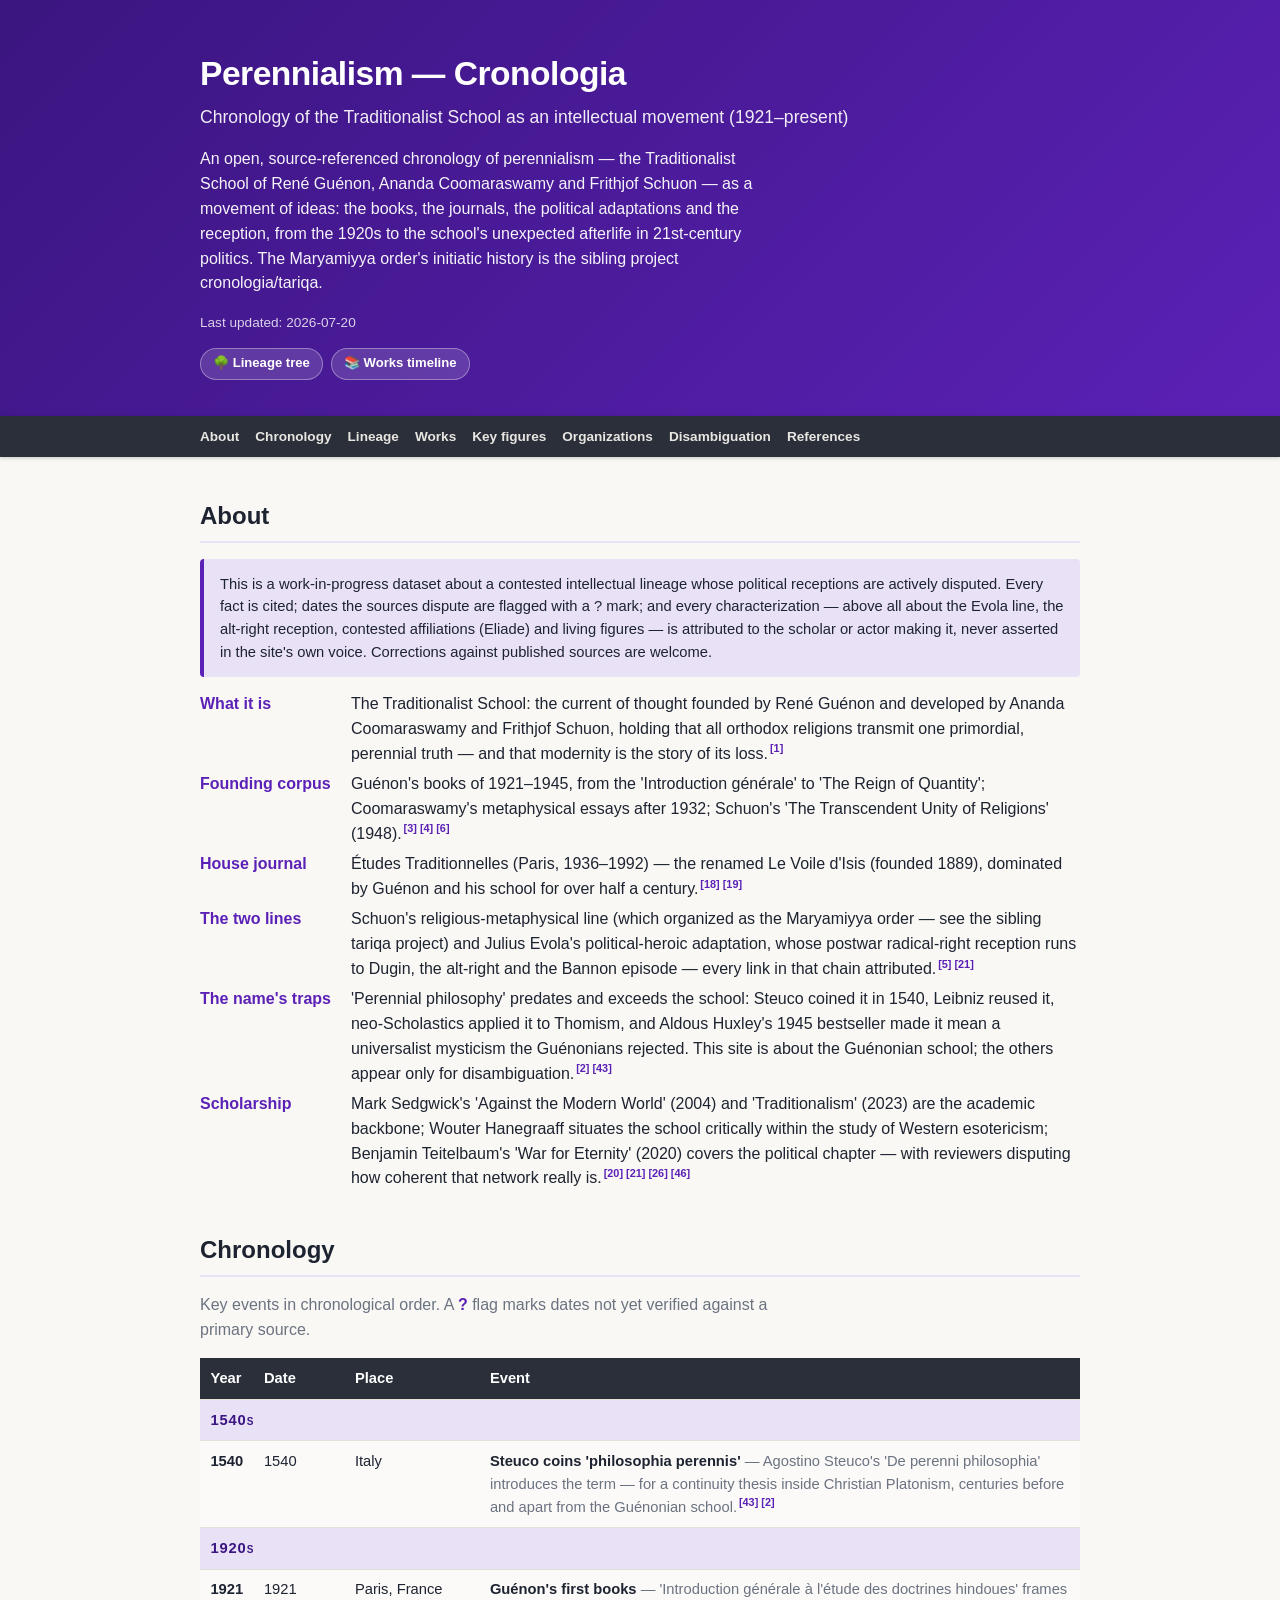
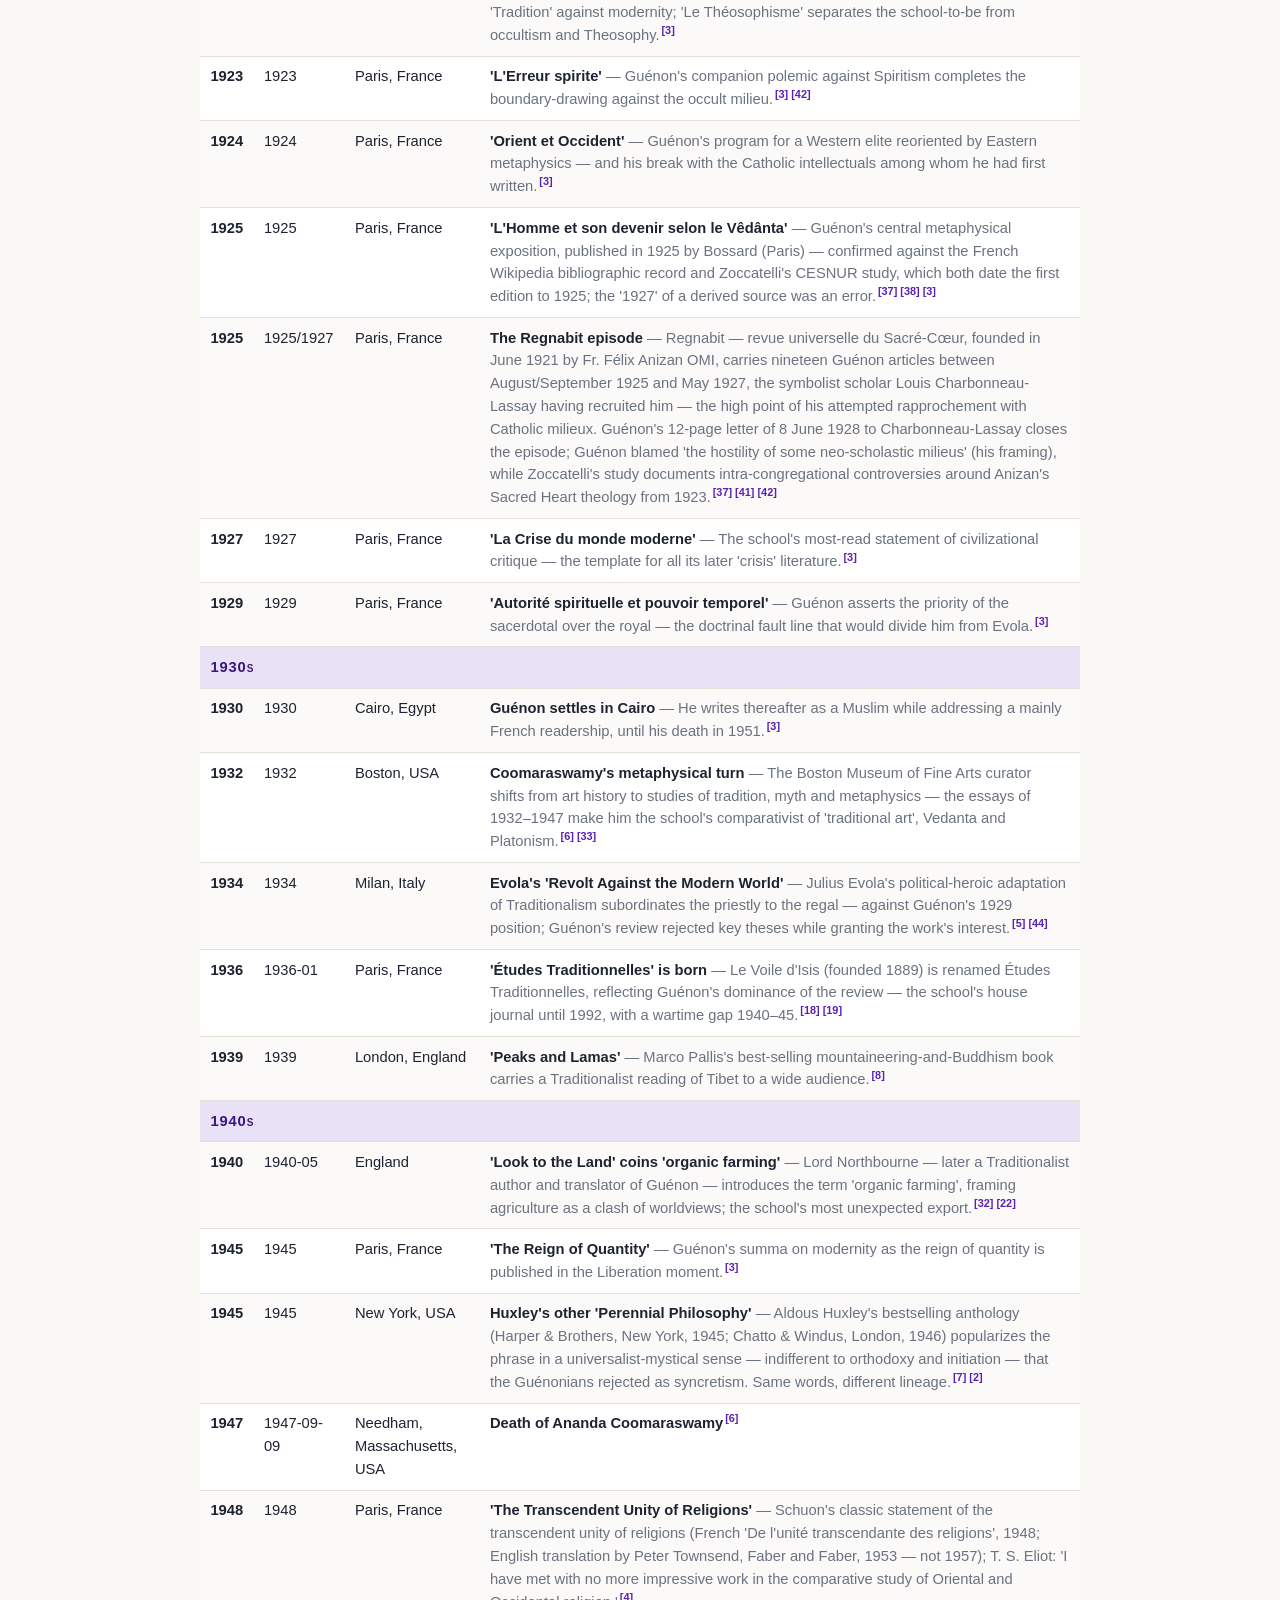
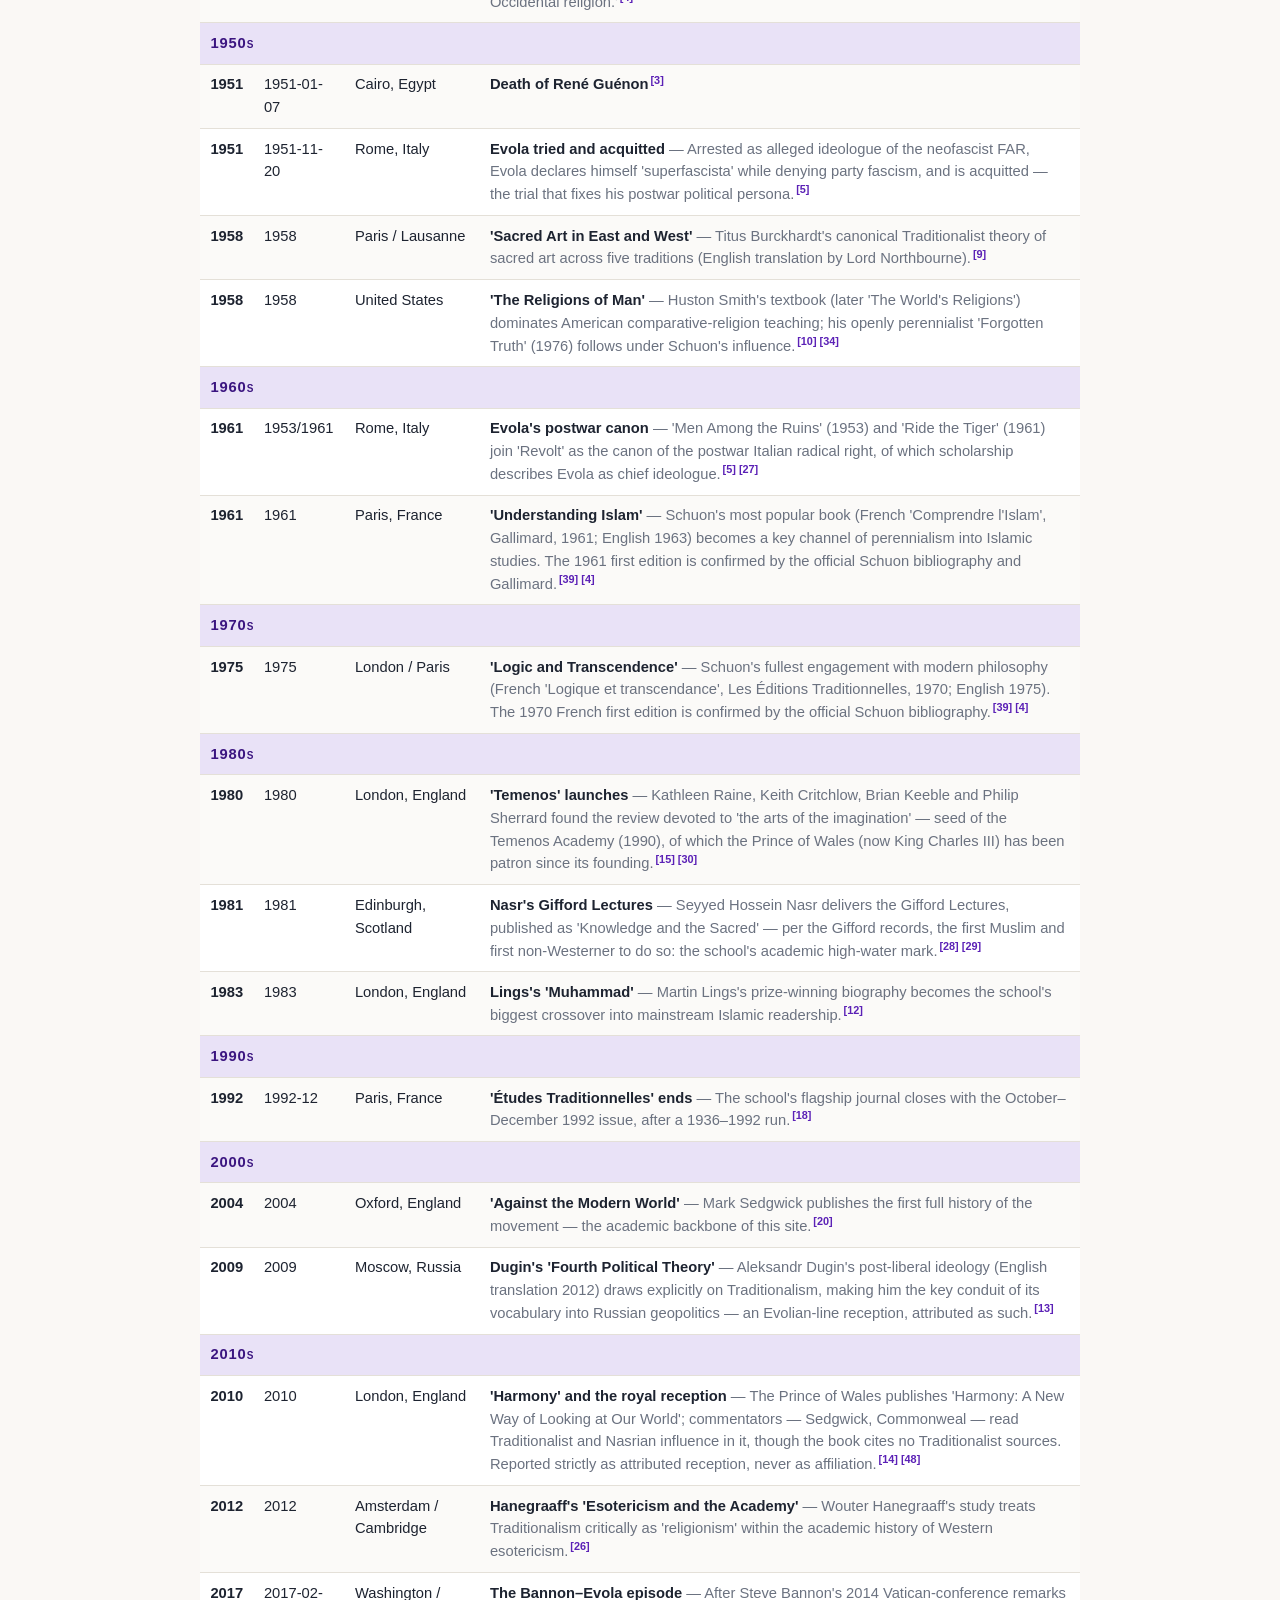
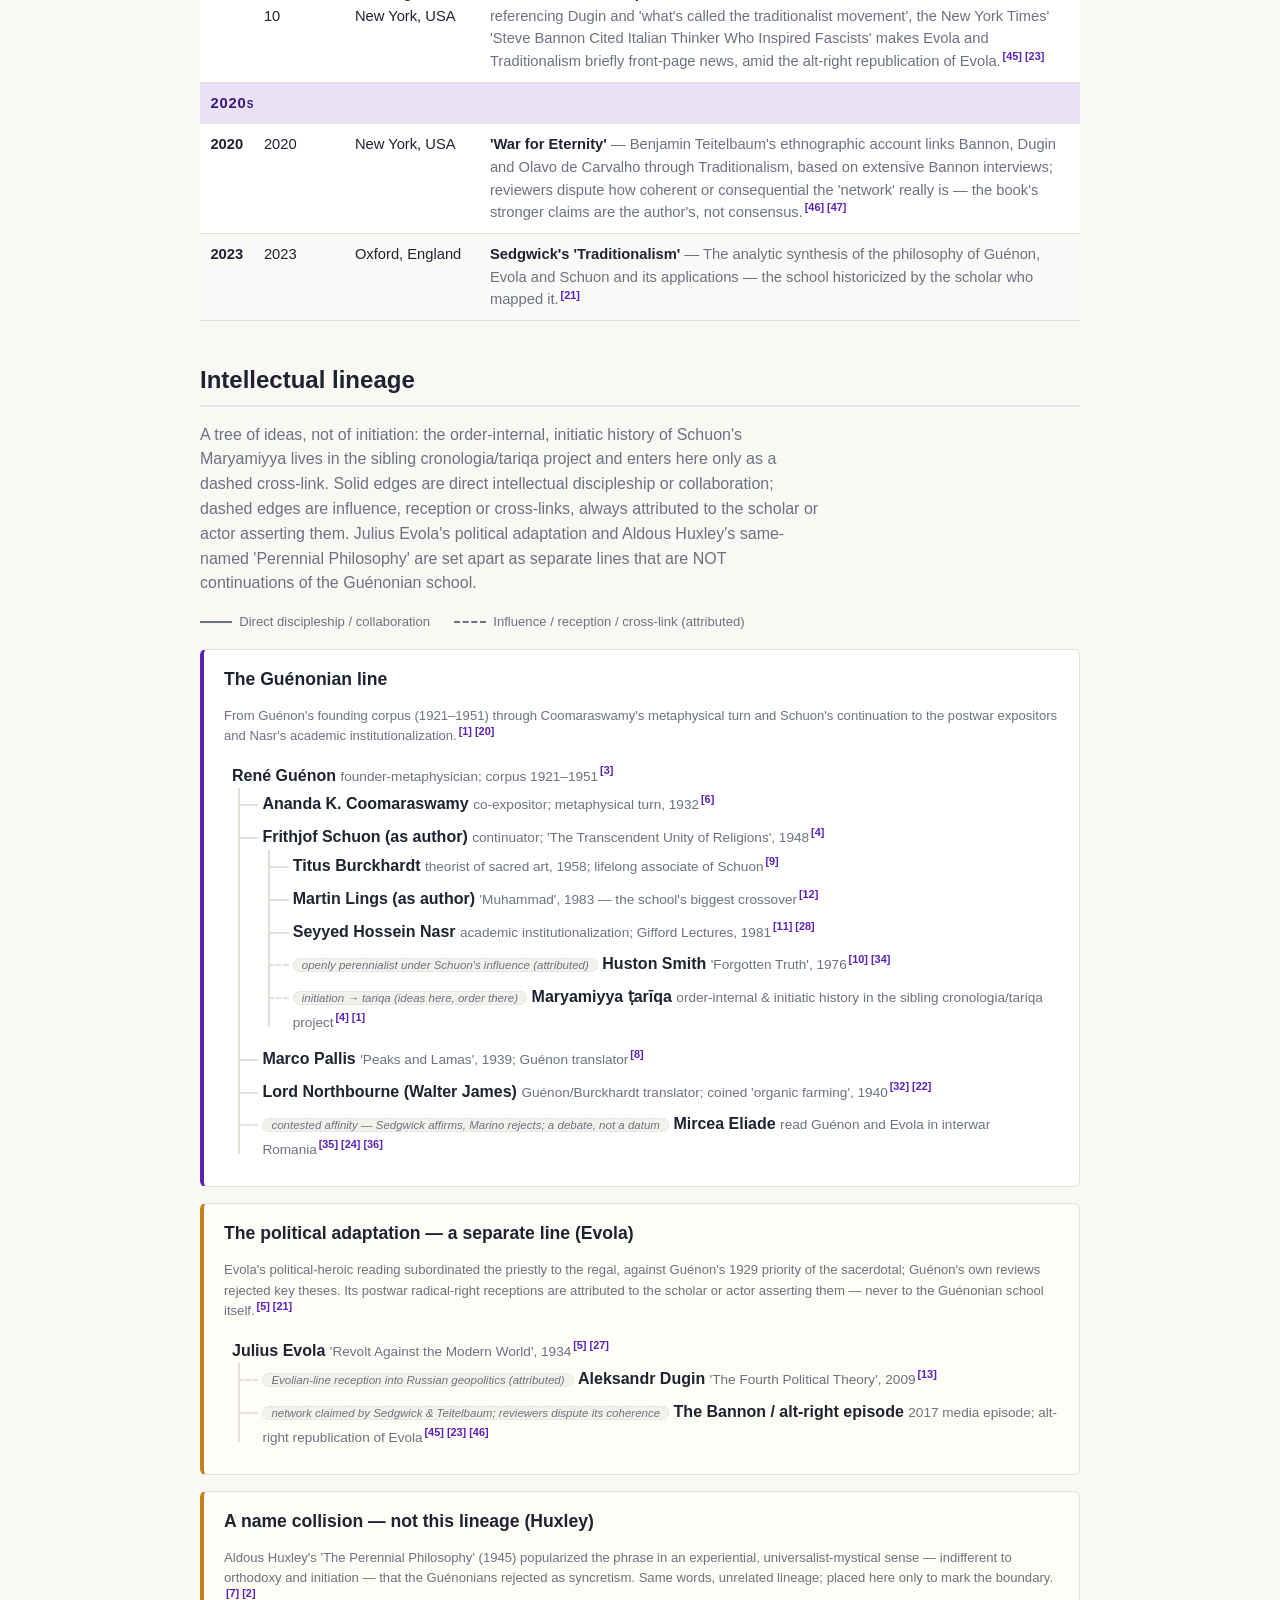
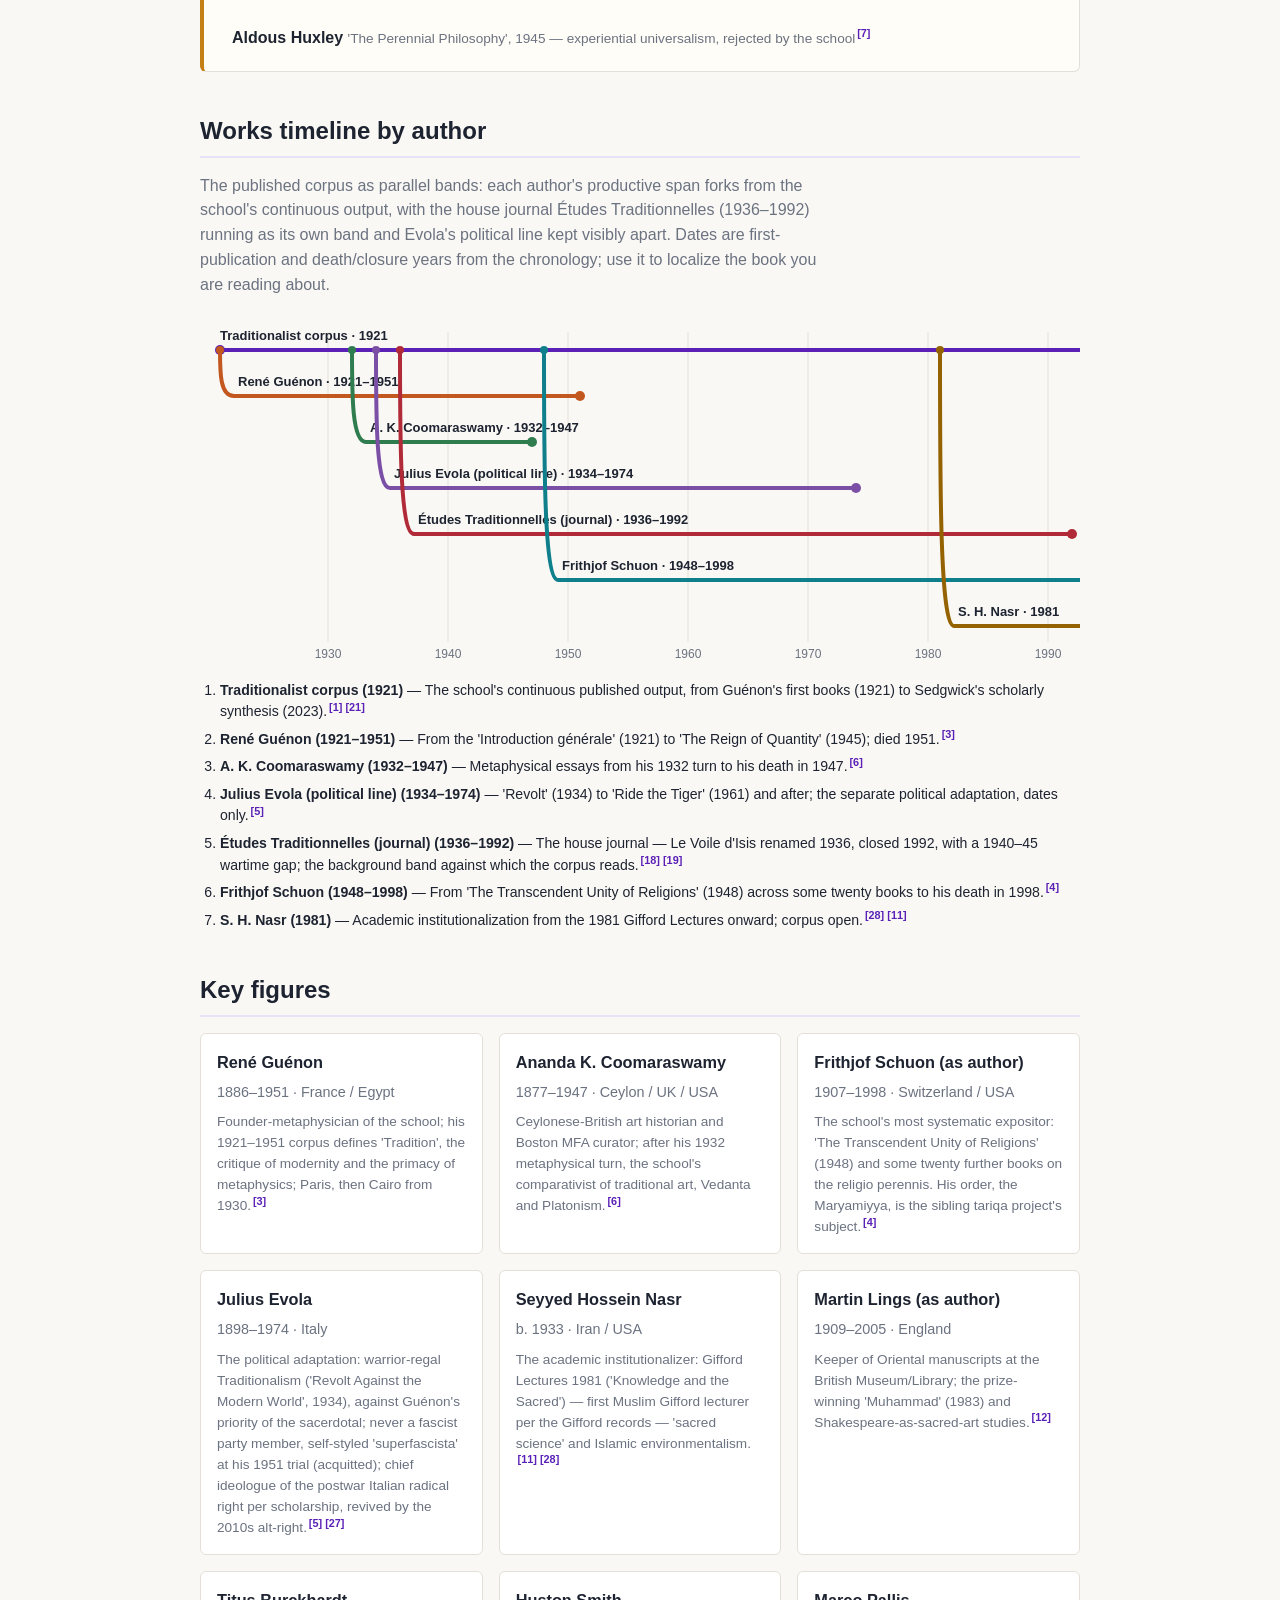
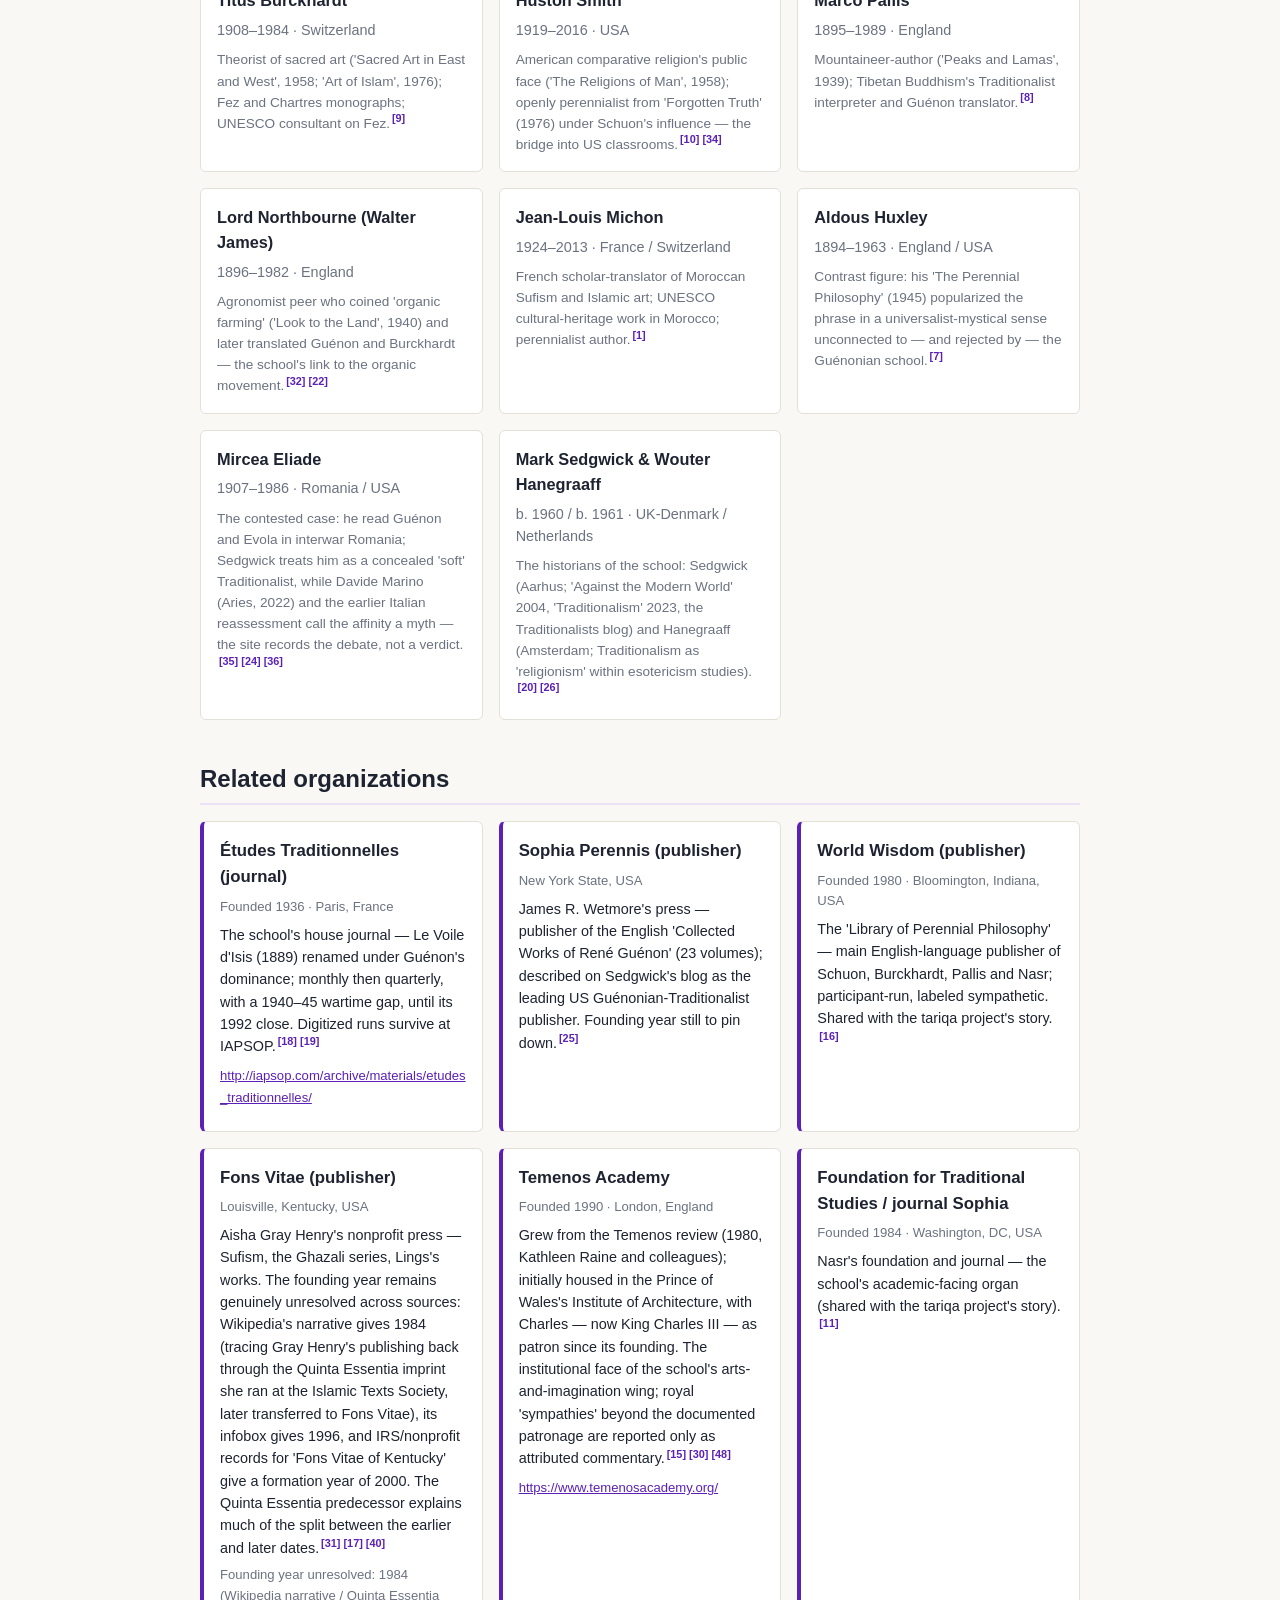
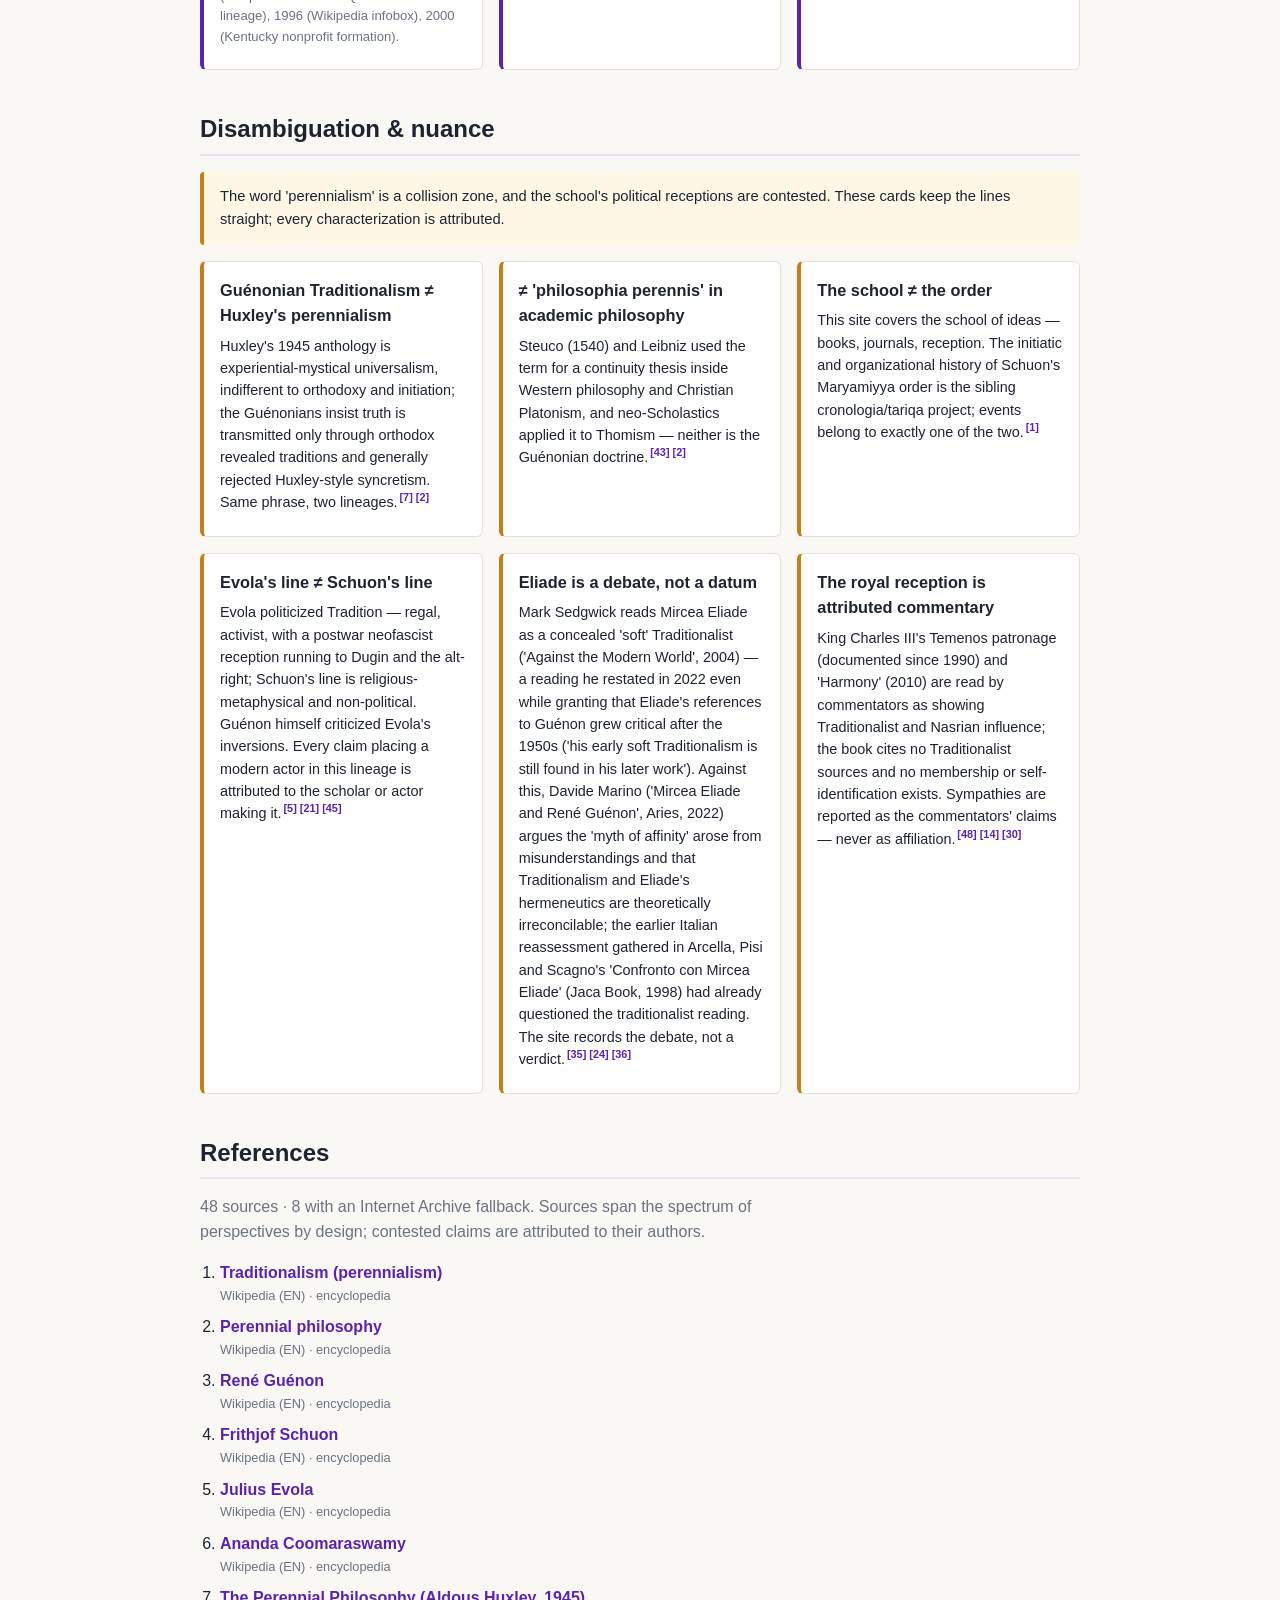
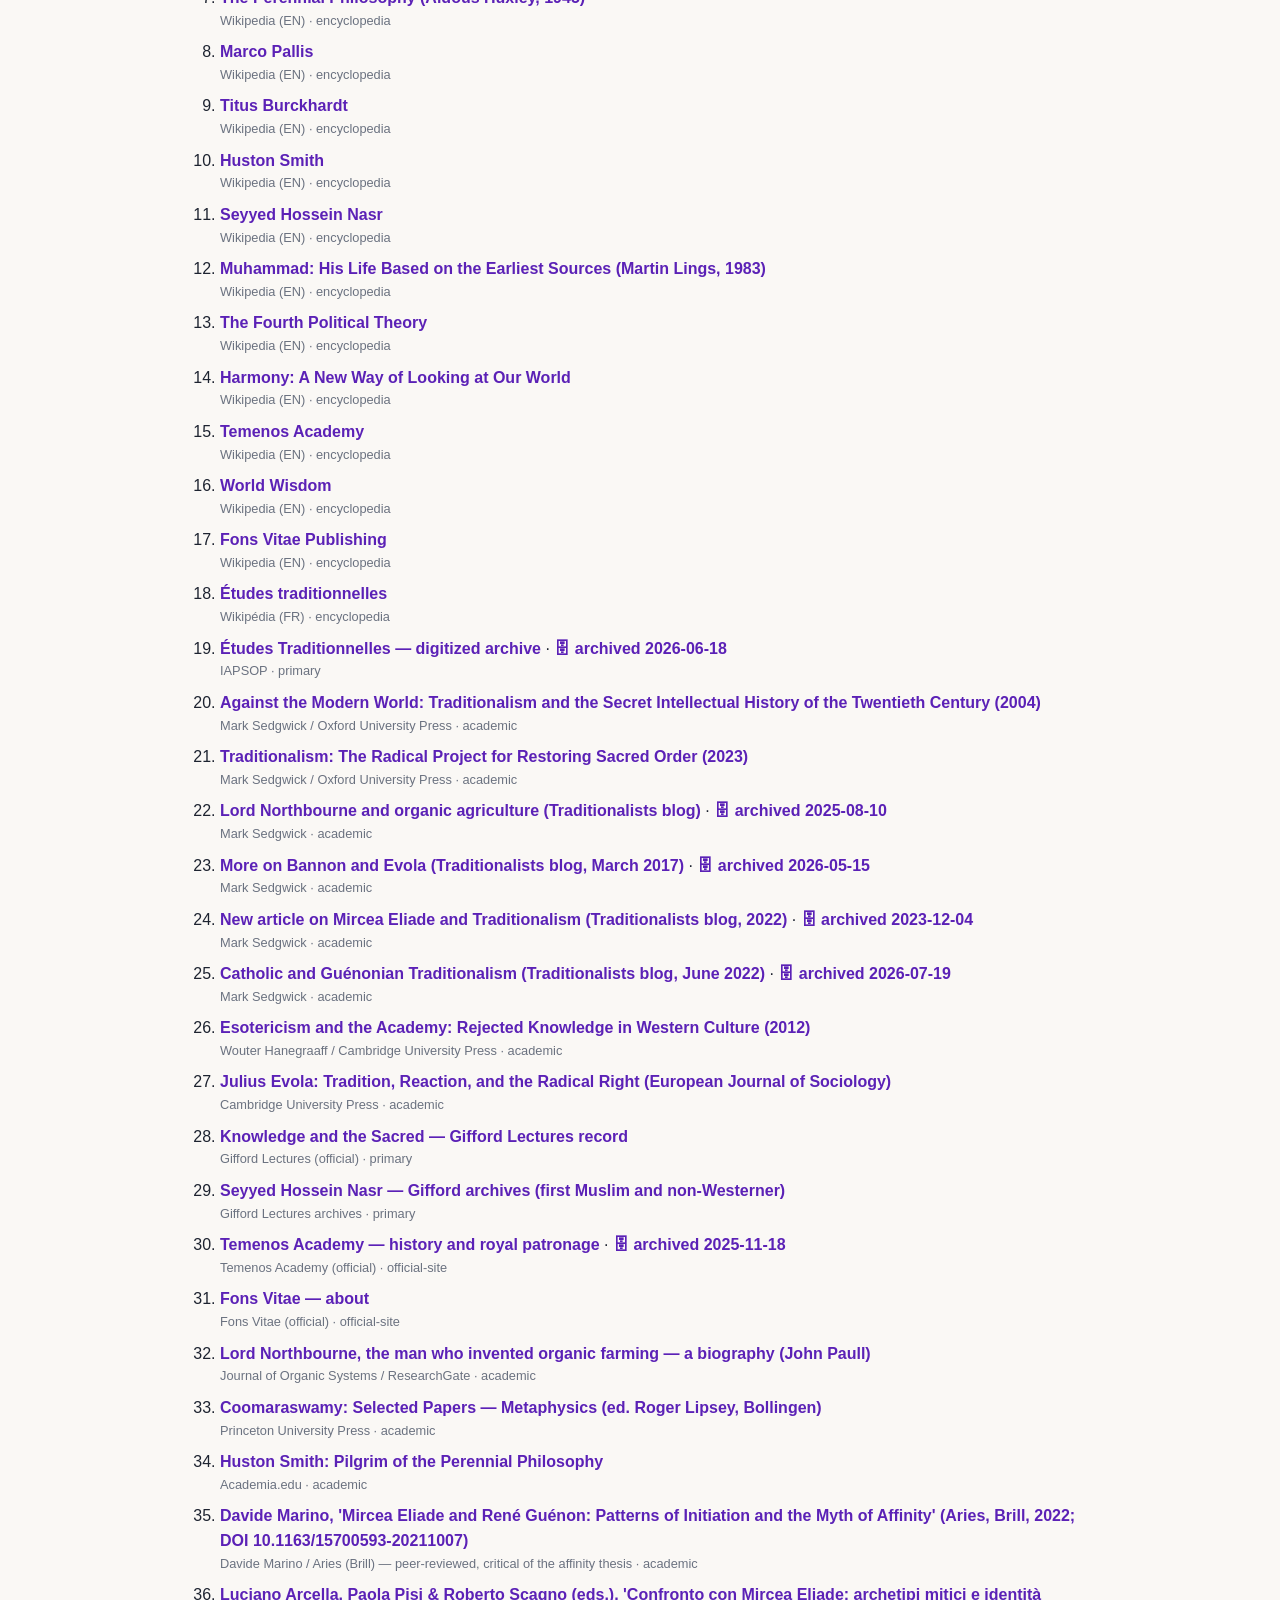
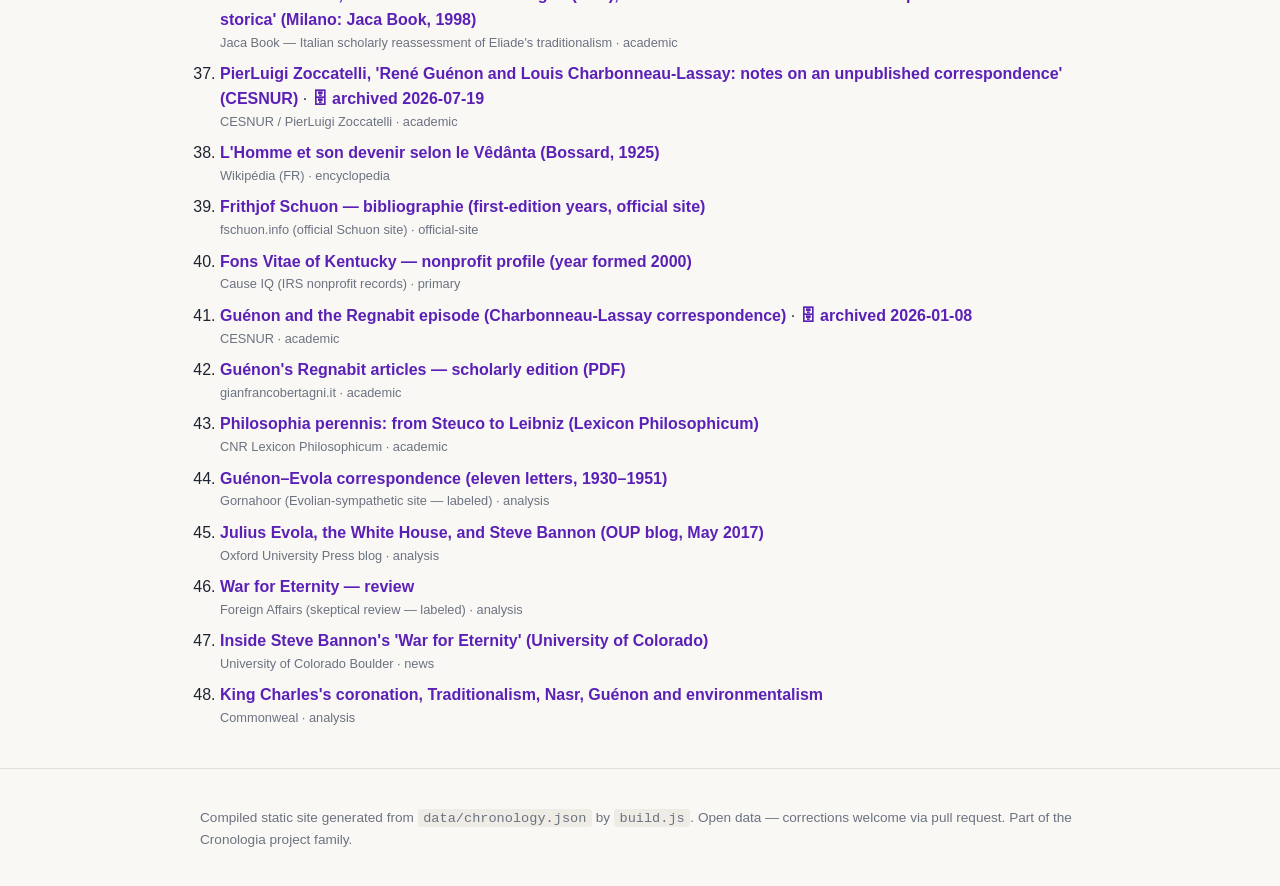
==== commit 838326ca: "Visualizations: intellectual lineage tree + works timeline by author Adopt the shared core-template " ====
--- a/docs/index.html
+++ b/docs/index.html
@@ -22,6 +22,10 @@
       <p class="subtitle">Chronology of the Traditionalist School as an intellectual movement (1921–present)</p>
       <p class="lead">An open, source-referenced chronology of perennialism — the Traditionalist School of René Guénon, Ananda Coomaraswamy and Frithjof Schuon — as a movement of ideas: the books, the journals, the political adaptations and the reception, from the 1920s to the school&#39;s unexpected afterlife in 21st-century politics. The Maryamiyya order&#39;s initiatic history is the sibling project cronologia/tariqa.</p>
       <p class="updated">Last updated: 2026-07-20</p>
+      <div class="viz-chips">
+        <a href="#lineage">🌳 Lineage tree</a>
+        <a href="#branch-timeline">📚 Works timeline</a>
+      </div>
     </div>
   </header>
 
@@ -29,6 +33,8 @@
     <div class="wrap">
       <a href="#about">About</a>
       <a href="#chronology">Chronology</a>
+      <a href="#lineage">Lineage</a>
+      <a href="#branch-timeline">Works</a>
       <a href="#figures">Key figures</a>
       <a href="#organizations">Organizations</a>
       <a href="#disambiguation">Disambiguation</a>
@@ -299,6 +305,94 @@
       </div>
     </section>
 
+    <section id="lineage">
+      <h2>Intellectual lineage</h2>
+      <p class="section-intro">A tree of ideas, not of initiation: the order-internal, initiatic history of Schuon&#39;s Maryamiyya lives in the sibling cronologia/tariqa project and enters here only as a dashed cross-link. Solid edges are direct intellectual discipleship or collaboration; dashed edges are influence, reception or cross-links, always attributed to the scholar or actor asserting them. Julius Evola&#39;s political adaptation and Aldous Huxley&#39;s same-named &#39;Perennial Philosophy&#39; are set apart as separate lines that are NOT continuations of the Guénonian school.</p>
+      <div class="lineage-legend">
+        <span class="legend-item"><span class="legend-swatch legend-direct"></span>Direct discipleship / collaboration</span>
+        <span class="legend-item"><span class="legend-swatch legend-indirect"></span>Influence / reception / cross-link (attributed)</span>
+      </div>
+      <div class="lineage-branch">
+        <h3>The Guénonian line</h3>
+        <p class="related-meta">From Guénon&#39;s founding corpus (1921–1951) through Coomaraswamy&#39;s metaphysical turn and Schuon&#39;s continuation to the postwar expositors and Nasr&#39;s academic institutionalization.<sup class="cite"><a href="#ref-1" title="Reference 1">[1]</a> <a href="#ref-20" title="Reference 20">[20]</a></sup></p>
+        <ul class="tree">
+<li><span class="tree-node"><strong>René Guénon</strong> <span class="tree-detail">founder-metaphysician; corpus 1921–1951</span><sup class="cite"><a href="#ref-3" title="Reference 3">[3]</a></sup></span>
+<ul>
+<li><span class="tree-node"><strong>Ananda K. Coomaraswamy</strong> <span class="tree-detail">co-expositor; metaphysical turn, 1932</span><sup class="cite"><a href="#ref-6" title="Reference 6">[6]</a></sup></span></li>
+<li><span class="tree-node"><strong>Frithjof Schuon (as author)</strong> <span class="tree-detail">continuator; &#39;The Transcendent Unity of Religions&#39;, 1948</span><sup class="cite"><a href="#ref-4" title="Reference 4">[4]</a></sup></span>
+<ul>
+<li><span class="tree-node"><strong>Titus Burckhardt</strong> <span class="tree-detail">theorist of sacred art, 1958; lifelong associate of Schuon</span><sup class="cite"><a href="#ref-9" title="Reference 9">[9]</a></sup></span></li>
+<li><span class="tree-node"><strong>Martin Lings (as author)</strong> <span class="tree-detail">&#39;Muhammad&#39;, 1983 — the school&#39;s biggest crossover</span><sup class="cite"><a href="#ref-12" title="Reference 12">[12]</a></sup></span></li>
+<li><span class="tree-node"><strong>Seyyed Hossein Nasr</strong> <span class="tree-detail">academic institutionalization; Gifford Lectures, 1981</span><sup class="cite"><a href="#ref-11" title="Reference 11">[11]</a> <a href="#ref-28" title="Reference 28">[28]</a></sup></span></li>
+<li class="tree-edge-indirect"><span class="tree-edge-label">openly perennialist under Schuon&#39;s influence (attributed)</span> <span class="tree-node"><strong>Huston Smith</strong> <span class="tree-detail">&#39;Forgotten Truth&#39;, 1976</span><sup class="cite"><a href="#ref-10" title="Reference 10">[10]</a> <a href="#ref-34" title="Reference 34">[34]</a></sup></span></li>
+<li class="tree-edge-indirect"><span class="tree-edge-label">initiation → tariqa (ideas here, order there)</span> <span class="tree-node"><strong>Maryamiyya ṭarīqa</strong> <span class="tree-detail">order-internal &amp; initiatic history in the sibling cronologia/tariqa project</span><sup class="cite"><a href="#ref-4" title="Reference 4">[4]</a> <a href="#ref-1" title="Reference 1">[1]</a></sup></span></li>
+</ul></li>
+<li><span class="tree-node"><strong>Marco Pallis</strong> <span class="tree-detail">&#39;Peaks and Lamas&#39;, 1939; Guénon translator</span><sup class="cite"><a href="#ref-8" title="Reference 8">[8]</a></sup></span></li>
+<li><span class="tree-node"><strong>Lord Northbourne (Walter James)</strong> <span class="tree-detail">Guénon/Burckhardt translator; coined &#39;organic farming&#39;, 1940</span><sup class="cite"><a href="#ref-32" title="Reference 32">[32]</a> <a href="#ref-22" title="Reference 22">[22]</a></sup></span></li>
+<li class="tree-edge-indirect"><span class="tree-edge-label">contested affinity — Sedgwick affirms, Marino rejects; a debate, not a datum</span> <span class="tree-node"><strong>Mircea Eliade</strong> <span class="tree-detail">read Guénon and Evola in interwar Romania</span><sup class="cite"><a href="#ref-35" title="Reference 35">[35]</a> <a href="#ref-24" title="Reference 24">[24]</a> <a href="#ref-36" title="Reference 36">[36]</a></sup></span></li>
+</ul></li>
+        </ul>
+      </div>
+      <div class="lineage-branch lineage-separate">
+        <h3>The political adaptation — a separate line (Evola)</h3>
+        <p class="related-meta">Evola&#39;s political-heroic reading subordinated the priestly to the regal, against Guénon&#39;s 1929 priority of the sacerdotal; Guénon&#39;s own reviews rejected key theses. Its postwar radical-right receptions are attributed to the scholar or actor asserting them — never to the Guénonian school itself.<sup class="cite"><a href="#ref-5" title="Reference 5">[5]</a> <a href="#ref-21" title="Reference 21">[21]</a></sup></p>
+        <ul class="tree">
+<li><span class="tree-node"><strong>Julius Evola</strong> <span class="tree-detail">&#39;Revolt Against the Modern World&#39;, 1934</span><sup class="cite"><a href="#ref-5" title="Reference 5">[5]</a> <a href="#ref-27" title="Reference 27">[27]</a></sup></span>
+<ul>
+<li class="tree-edge-indirect"><span class="tree-edge-label">Evolian-line reception into Russian geopolitics (attributed)</span> <span class="tree-node"><strong>Aleksandr Dugin</strong> <span class="tree-detail">&#39;The Fourth Political Theory&#39;, 2009</span><sup class="cite"><a href="#ref-13" title="Reference 13">[13]</a></sup></span></li>
+<li class="tree-edge-indirect"><span class="tree-edge-label">network claimed by Sedgwick &amp; Teitelbaum; reviewers dispute its coherence</span> <span class="tree-node"><strong>The Bannon / alt-right episode</strong> <span class="tree-detail">2017 media episode; alt-right republication of Evola</span><sup class="cite"><a href="#ref-45" title="Reference 45">[45]</a> <a href="#ref-23" title="Reference 23">[23]</a> <a href="#ref-46" title="Reference 46">[46]</a></sup></span></li>
+</ul></li>
+        </ul>
+      </div>
+      <div class="lineage-branch lineage-separate">
+        <h3>A name collision — not this lineage (Huxley)</h3>
+        <p class="related-meta">Aldous Huxley&#39;s &#39;The Perennial Philosophy&#39; (1945) popularized the phrase in an experiential, universalist-mystical sense — indifferent to orthodoxy and initiation — that the Guénonians rejected as syncretism. Same words, unrelated lineage; placed here only to mark the boundary.<sup class="cite"><a href="#ref-7" title="Reference 7">[7]</a> <a href="#ref-2" title="Reference 2">[2]</a></sup></p>
+        <ul class="tree">
+<li><span class="tree-node"><strong>Aldous Huxley</strong> <span class="tree-detail">&#39;The Perennial Philosophy&#39;, 1945 — experiential universalism, rejected by the school</span><sup class="cite"><a href="#ref-7" title="Reference 7">[7]</a></sup></span></li>
+        </ul>
+      </div>
+    </section>
+
+    <section id="branch-timeline">
+      <h2>Works timeline by author</h2>
+      <p class="section-intro">The published corpus as parallel bands: each author&#39;s productive span forks from the school&#39;s continuous output, with the house journal Études Traditionnelles (1936–1992) running as its own band and Evola&#39;s political line kept visibly apart. Dates are first-publication and death/closure years from the chronology; use it to localize the book you are reading about.</p>
+      <figure class="branch-timeline">
+        <div class="viz-scroll">
+        <svg class="branch-timeline-svg" viewBox="0 0 1336 354" width="1336" height="354" role="img" aria-label="Works timeline by author">
+          <g class="bt-tick"><line x1="128" y1="18" x2="128" y2="328"></line><text x="128" y="344">1930</text></g>
+          <g class="bt-tick"><line x1="248" y1="18" x2="248" y2="328"></line><text x="248" y="344">1940</text></g>
+          <g class="bt-tick"><line x1="368" y1="18" x2="368" y2="328"></line><text x="368" y="344">1950</text></g>
+          <g class="bt-tick"><line x1="488" y1="18" x2="488" y2="328"></line><text x="488" y="344">1960</text></g>
+          <g class="bt-tick"><line x1="608" y1="18" x2="608" y2="328"></line><text x="608" y="344">1970</text></g>
+          <g class="bt-tick"><line x1="728" y1="18" x2="728" y2="328"></line><text x="728" y="344">1980</text></g>
+          <g class="bt-tick"><line x1="848" y1="18" x2="848" y2="328"></line><text x="848" y="344">1990</text></g>
+          <g class="bt-tick"><line x1="968" y1="18" x2="968" y2="328"></line><text x="968" y="344">2000</text></g>
+          <g class="bt-tick"><line x1="1088" y1="18" x2="1088" y2="328"></line><text x="1088" y="344">2010</text></g>
+          <g class="bt-tick"><line x1="1208" y1="18" x2="1208" y2="328"></line><text x="1208" y="344">2020</text></g>
+          <g class="bt-tick"><line x1="1256" y1="18" x2="1256" y2="328"></line><text x="1256" y="344">2024</text></g>
+          <g class="bt-line bt-trunk"><line x1="20" y1="36" x2="1256" y2="36"></line><circle cx="20" cy="36" r="5"></circle><text class="bt-label" x="20" y="26">Traditionalist corpus · 1921</text></g>
+          <g class="bt-line bt-c0"><circle class="bt-fork" cx="20" cy="36" r="4"></circle><path d="M 20 36 C 20 59 20 82 34 82 L 380 82"></path><circle cx="380" cy="82" r="5"></circle><text class="bt-label" x="38" y="72">René Guénon · 1921–1951</text></g>
+          <g class="bt-line bt-c1"><circle class="bt-fork" cx="152" cy="36" r="4"></circle><path d="M 152 36 C 152 82 152 128 166 128 L 332 128"></path><circle cx="332" cy="128" r="5"></circle><text class="bt-label" x="170" y="118">A. K. Coomaraswamy · 1932–1947</text></g>
+          <g class="bt-line bt-c2"><circle class="bt-fork" cx="176" cy="36" r="4"></circle><path d="M 176 36 C 176 105 176 174 190 174 L 656 174"></path><circle cx="656" cy="174" r="5"></circle><text class="bt-label" x="194" y="164">Julius Evola (political line) · 1934–1974</text></g>
+          <g class="bt-line bt-c3"><circle class="bt-fork" cx="200" cy="36" r="4"></circle><path d="M 200 36 C 200 128 200 220 214 220 L 872 220"></path><circle cx="872" cy="220" r="5"></circle><text class="bt-label" x="218" y="210">Études Traditionnelles (journal) · 1936–1992</text></g>
+          <g class="bt-line bt-c4"><circle class="bt-fork" cx="344" cy="36" r="4"></circle><path d="M 344 36 C 344 151 344 266 358 266 L 944 266"></path><circle cx="944" cy="266" r="5"></circle><text class="bt-label" x="362" y="256">Frithjof Schuon · 1948–1998</text></g>
+          <g class="bt-line bt-c5"><circle class="bt-fork" cx="740" cy="36" r="4"></circle><path d="M 740 36 C 740 174 740 312 754 312 L 1256 312"></path><text class="bt-label" x="758" y="302">S. H. Nasr · 1981</text></g>
+        </svg>
+        </div>
+        <figcaption>
+          <ol class="branch-notes">
+            <li><strong>Traditionalist corpus (1921)</strong> — The school&#39;s continuous published output, from Guénon&#39;s first books (1921) to Sedgwick&#39;s scholarly synthesis (2023).<sup class="cite"><a href="#ref-1" title="Reference 1">[1]</a> <a href="#ref-21" title="Reference 21">[21]</a></sup></li>
+            <li><strong>René Guénon (1921–1951)</strong> — From the &#39;Introduction générale&#39; (1921) to &#39;The Reign of Quantity&#39; (1945); died 1951.<sup class="cite"><a href="#ref-3" title="Reference 3">[3]</a></sup></li>
+            <li><strong>A. K. Coomaraswamy (1932–1947)</strong> — Metaphysical essays from his 1932 turn to his death in 1947.<sup class="cite"><a href="#ref-6" title="Reference 6">[6]</a></sup></li>
+            <li><strong>Julius Evola (political line) (1934–1974)</strong> — &#39;Revolt&#39; (1934) to &#39;Ride the Tiger&#39; (1961) and after; the separate political adaptation, dates only.<sup class="cite"><a href="#ref-5" title="Reference 5">[5]</a></sup></li>
+            <li><strong>Études Traditionnelles (journal) (1936–1992)</strong> — The house journal — Le Voile d&#39;Isis renamed 1936, closed 1992, with a 1940–45 wartime gap; the background band against which the corpus reads.<sup class="cite"><a href="#ref-18" title="Reference 18">[18]</a> <a href="#ref-19" title="Reference 19">[19]</a></sup></li>
+            <li><strong>Frithjof Schuon (1948–1998)</strong> — From &#39;The Transcendent Unity of Religions&#39; (1948) across some twenty books to his death in 1998.<sup class="cite"><a href="#ref-4" title="Reference 4">[4]</a></sup></li>
+            <li><strong>S. H. Nasr (1981)</strong> — Academic institutionalization from the 1981 Gifford Lectures onward; corpus open.<sup class="cite"><a href="#ref-28" title="Reference 28">[28]</a> <a href="#ref-11" title="Reference 11">[11]</a></sup></li>
+          </ol>
+        </figcaption>
+      </figure>
+    </section>
+
     <section id="figures">
       <h2>Key figures</h2>
       <div class="party-grid">
--- a/docs/styles.css
+++ b/docs/styles.css
@@ -118,6 +118,54 @@
 .site-footer { border-top: 1px solid var(--line); padding: 1.5rem 0; color: var(--muted); font-size: .85rem; }
 .site-footer code { background: #efece6; padding: .1rem .35rem; border-radius: 3px; }
 
+/* Genealogy / lineage trees (shared renderer; rendered only when the data
+   declares `lineage`/`episcopalLineage`) */
+.lineage-branch { background: var(--surface); border: 1px solid var(--line); border-left: 4px solid var(--accent); border-radius: 6px; padding: 1rem 1.25rem; margin: 1rem 0; }
+.lineage-branch h3 { margin: 0 0 .25rem; }
+.lineage-branch.lineage-separate { border-left-color: #c47f17; background: #fffdf7; }
+ul.tree, ul.tree ul { list-style: none; margin: 0; padding-left: 1.4rem; }
+ul.tree { padding-left: 0; margin-top: .6rem; }
+ul.tree ul { position: relative; }
+ul.tree ul::before { content: ""; position: absolute; top: 0; bottom: .75em; left: .35rem; border-left: 2px solid var(--line); }
+ul.tree li { position: relative; padding: .25rem 0 .25rem .5rem; }
+ul.tree ul li::before { content: ""; position: absolute; top: 1em; left: -1.05rem; width: 1.3rem; border-top: 2px solid var(--line); }
+.tree-node strong { color: var(--ink); }
+.tree-detail { color: var(--muted); font-size: .85rem; }
+.tree-status { font-size: .78rem; color: var(--accent-dark); background: var(--accent-soft); display: inline-block; border-radius: 999px; padding: .05rem .6rem; margin: .15rem 0 0; }
+.lineage-separate .tree-status { color: #7a5410; background: #f7ecd4; }
+
+/* Typed edges: solid connector = direct discipleship/collaboration (default);
+   dashed connector = indirect influence/reception/cross-link, always attributed */
+ul.tree ul li.tree-edge-indirect::before { border-top-style: dashed; }
+.tree-edge-label { font-size: .72rem; font-style: italic; color: var(--muted); background: #f3f1ec; border: 1px dashed var(--line); border-radius: 999px; padding: 0 .5rem; white-space: nowrap; }
+.lineage-legend { display: flex; flex-wrap: wrap; gap: .5rem 1.5rem; margin: .75rem 0 .25rem; font-size: .82rem; color: var(--muted); }
+.legend-item { display: inline-flex; align-items: center; gap: .45rem; }
+.legend-swatch { display: inline-block; width: 2rem; height: 0; border-top: 2px solid var(--muted); }
+.legend-swatch.legend-indirect { border-top-style: dashed; }
+
+/* Branch timeline ("subway diagram"; rendered only when the data declares
+   `branchTimeline`). The SVG keeps its natural size inside a horizontal
+   scroll container on small screens; print scales it to the page. */
+.viz-scroll { overflow-x: auto; -webkit-overflow-scrolling: touch; }
+figure.branch-timeline { margin: 1rem 0 0; }
+.branch-timeline-svg { display: block; }
+.branch-timeline-svg text { font-family: inherit; }
+.branch-timeline-svg .bt-tick line { stroke: var(--line); stroke-width: 1; }
+.branch-timeline-svg .bt-tick text { fill: var(--muted); font-size: 12px; text-anchor: middle; }
+.branch-timeline-svg .bt-line line, .branch-timeline-svg .bt-line path { stroke-width: 4; fill: none; stroke-linecap: round; }
+.branch-timeline-svg .bt-label { font-size: 13px; font-weight: 600; fill: var(--ink); }
+.branch-timeline-svg .bt-trunk line { stroke: var(--accent); }
+.branch-timeline-svg .bt-trunk circle { fill: var(--accent); }
+.branch-timeline-svg .bt-c0 path { stroke: #c2571f; } .branch-timeline-svg .bt-c0 circle { fill: #c2571f; }
+.branch-timeline-svg .bt-c1 path { stroke: #2f7d4f; } .branch-timeline-svg .bt-c1 circle { fill: #2f7d4f; }
+.branch-timeline-svg .bt-c2 path { stroke: #7b4fa6; } .branch-timeline-svg .bt-c2 circle { fill: #7b4fa6; }
+.branch-timeline-svg .bt-c3 path { stroke: #b02a37; } .branch-timeline-svg .bt-c3 circle { fill: #b02a37; }
+.branch-timeline-svg .bt-c4 path { stroke: #0f7f8b; } .branch-timeline-svg .bt-c4 circle { fill: #0f7f8b; }
+.branch-timeline-svg .bt-c5 path { stroke: #946200; } .branch-timeline-svg .bt-c5 circle { fill: #946200; }
+figure.branch-timeline figcaption { margin-top: .75rem; }
+ol.branch-notes { margin: 0; padding-left: 1.25rem; font-size: .88rem; }
+ol.branch-notes li { margin-bottom: .35rem; }
+
 @media (max-width: 560px) {
   .site-header { padding: 1.4rem 0 1.1rem; }
   .site-header h1 { font-size: 1.5rem; }
@@ -130,3 +178,21 @@
   .facts { grid-template-columns: 1fr; gap: .1rem; }
   .facts dt { margin-top: .5rem; }
 }
+
+/* Print baseline (book series): every visualization is a static figure that
+   fits a book page — no scroll containers, no navigation chrome */
+@media print {
+  * { print-color-adjust: exact; -webkit-print-color-adjust: exact; }
+  body { background: #fff; }
+  .site-header { background: none; color: var(--ink); padding: 1rem 0; }
+  .site-nav, .viz-chips { display: none; }
+  a { color: inherit; }
+  section { margin: 1.25rem 0; }
+  table.meetings thead th { position: static; }
+  /* Figures must not split across pages */
+  .lineage-branch, figure.branch-timeline, .party-card, .related-card, .cp-card { break-inside: avoid; page-break-inside: avoid; }
+  /* Trees are static HTML/CSS and print as-is; the subway SVG scales to the
+     page width via its viewBox instead of scrolling */
+  .viz-scroll { overflow: visible; }
+  .branch-timeline-svg { width: 100% !important; height: auto !important; }
+}
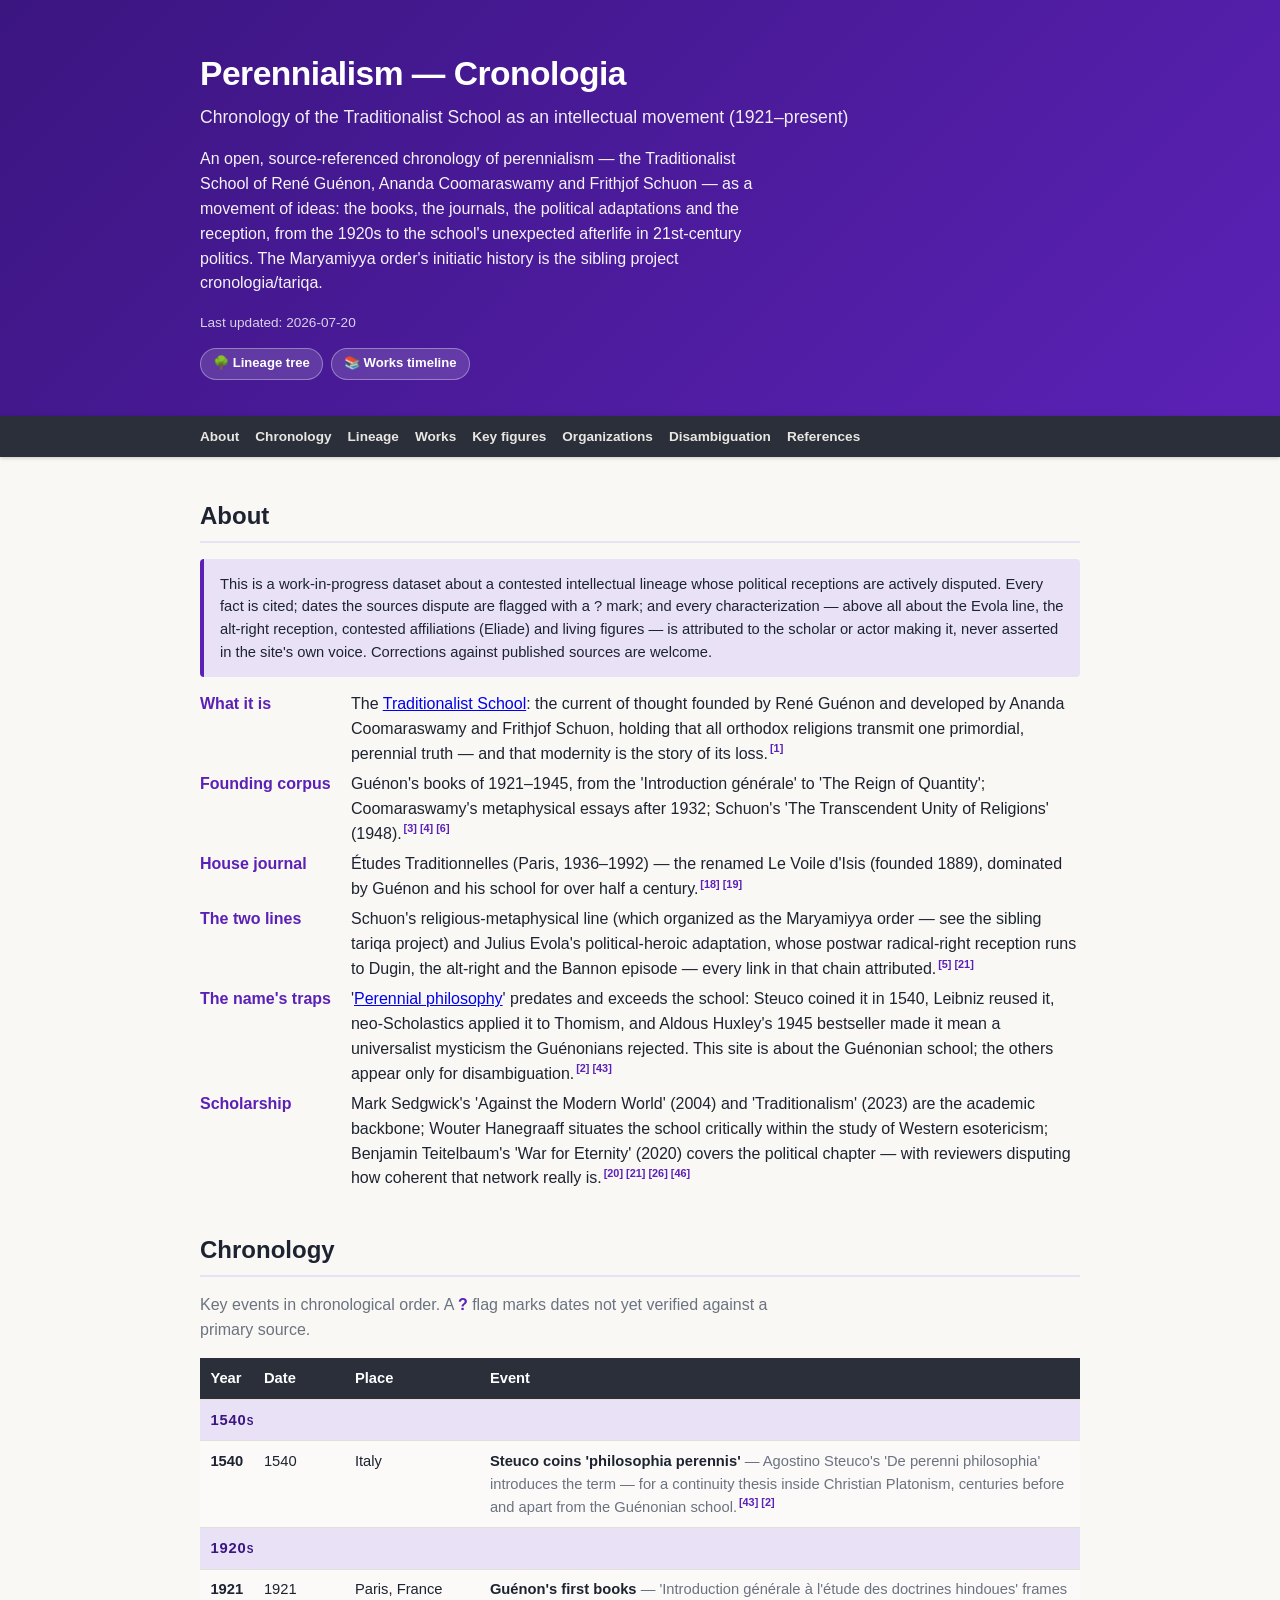
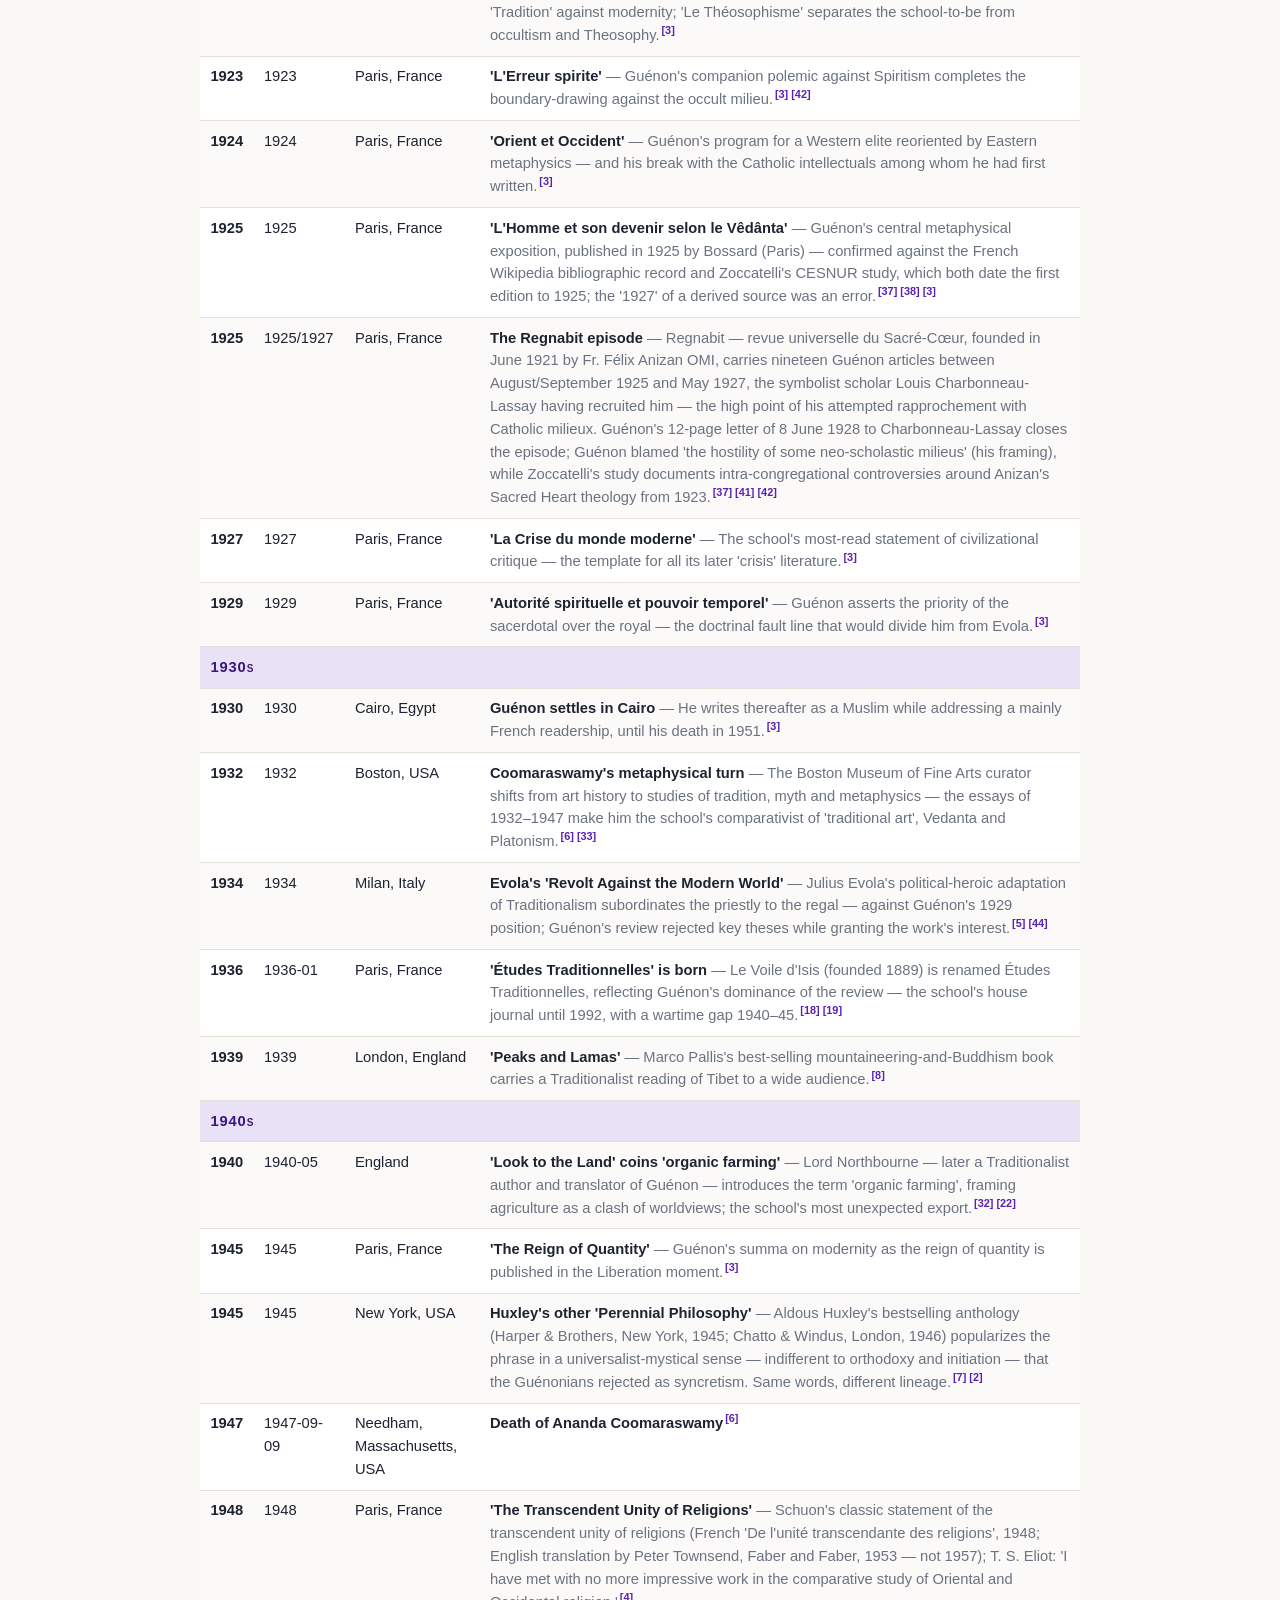
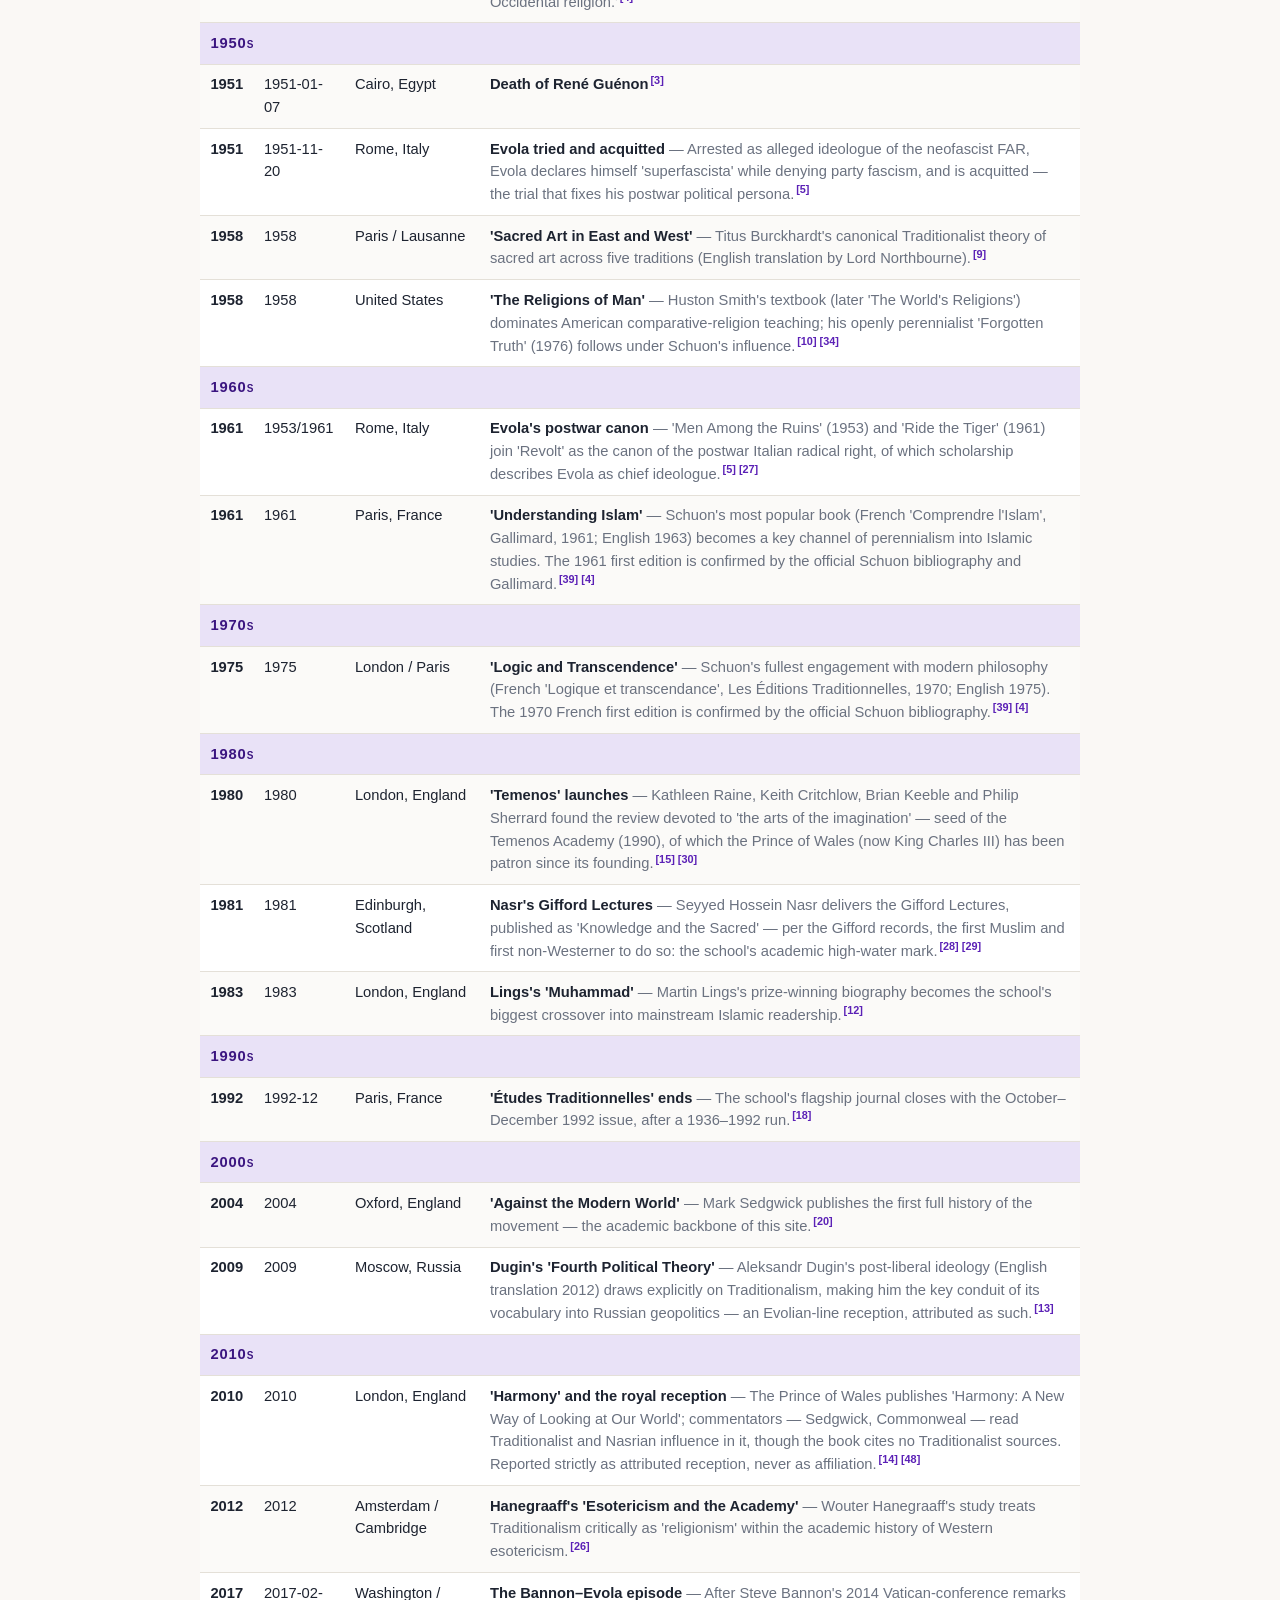
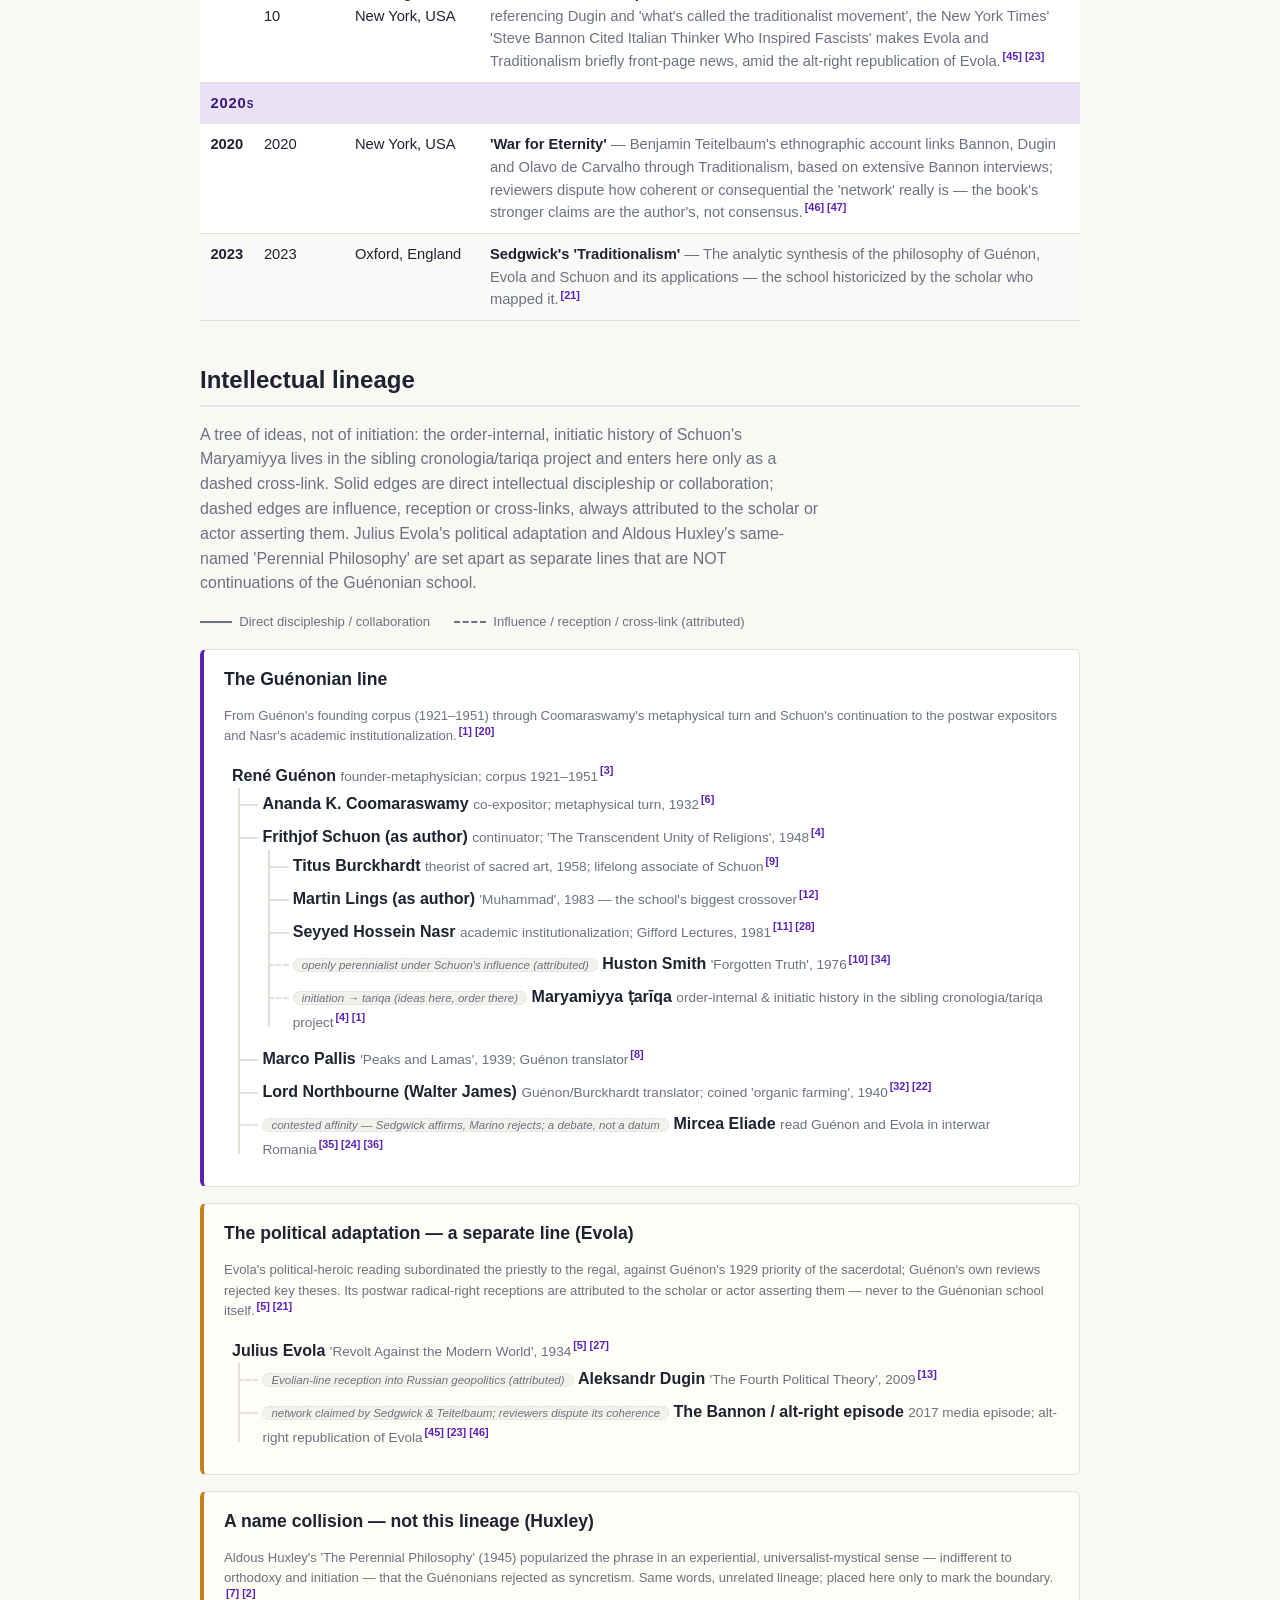
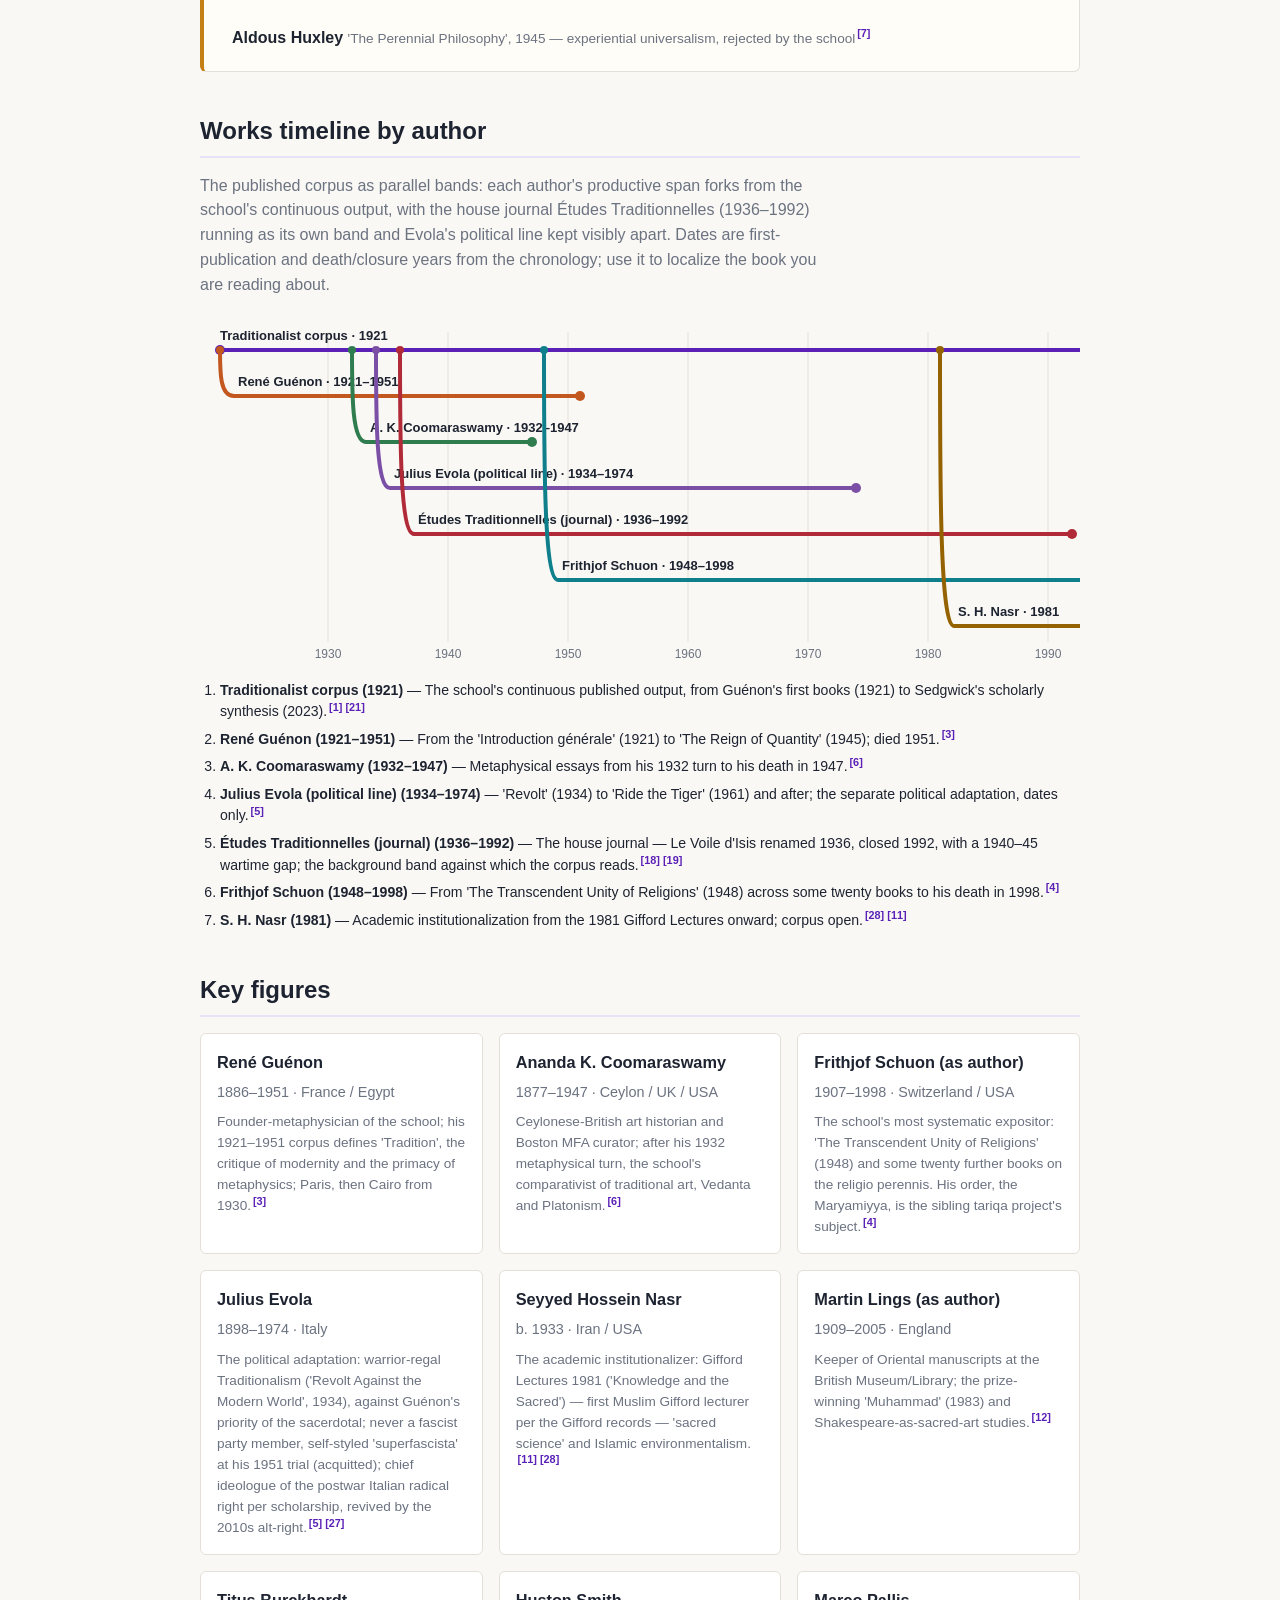
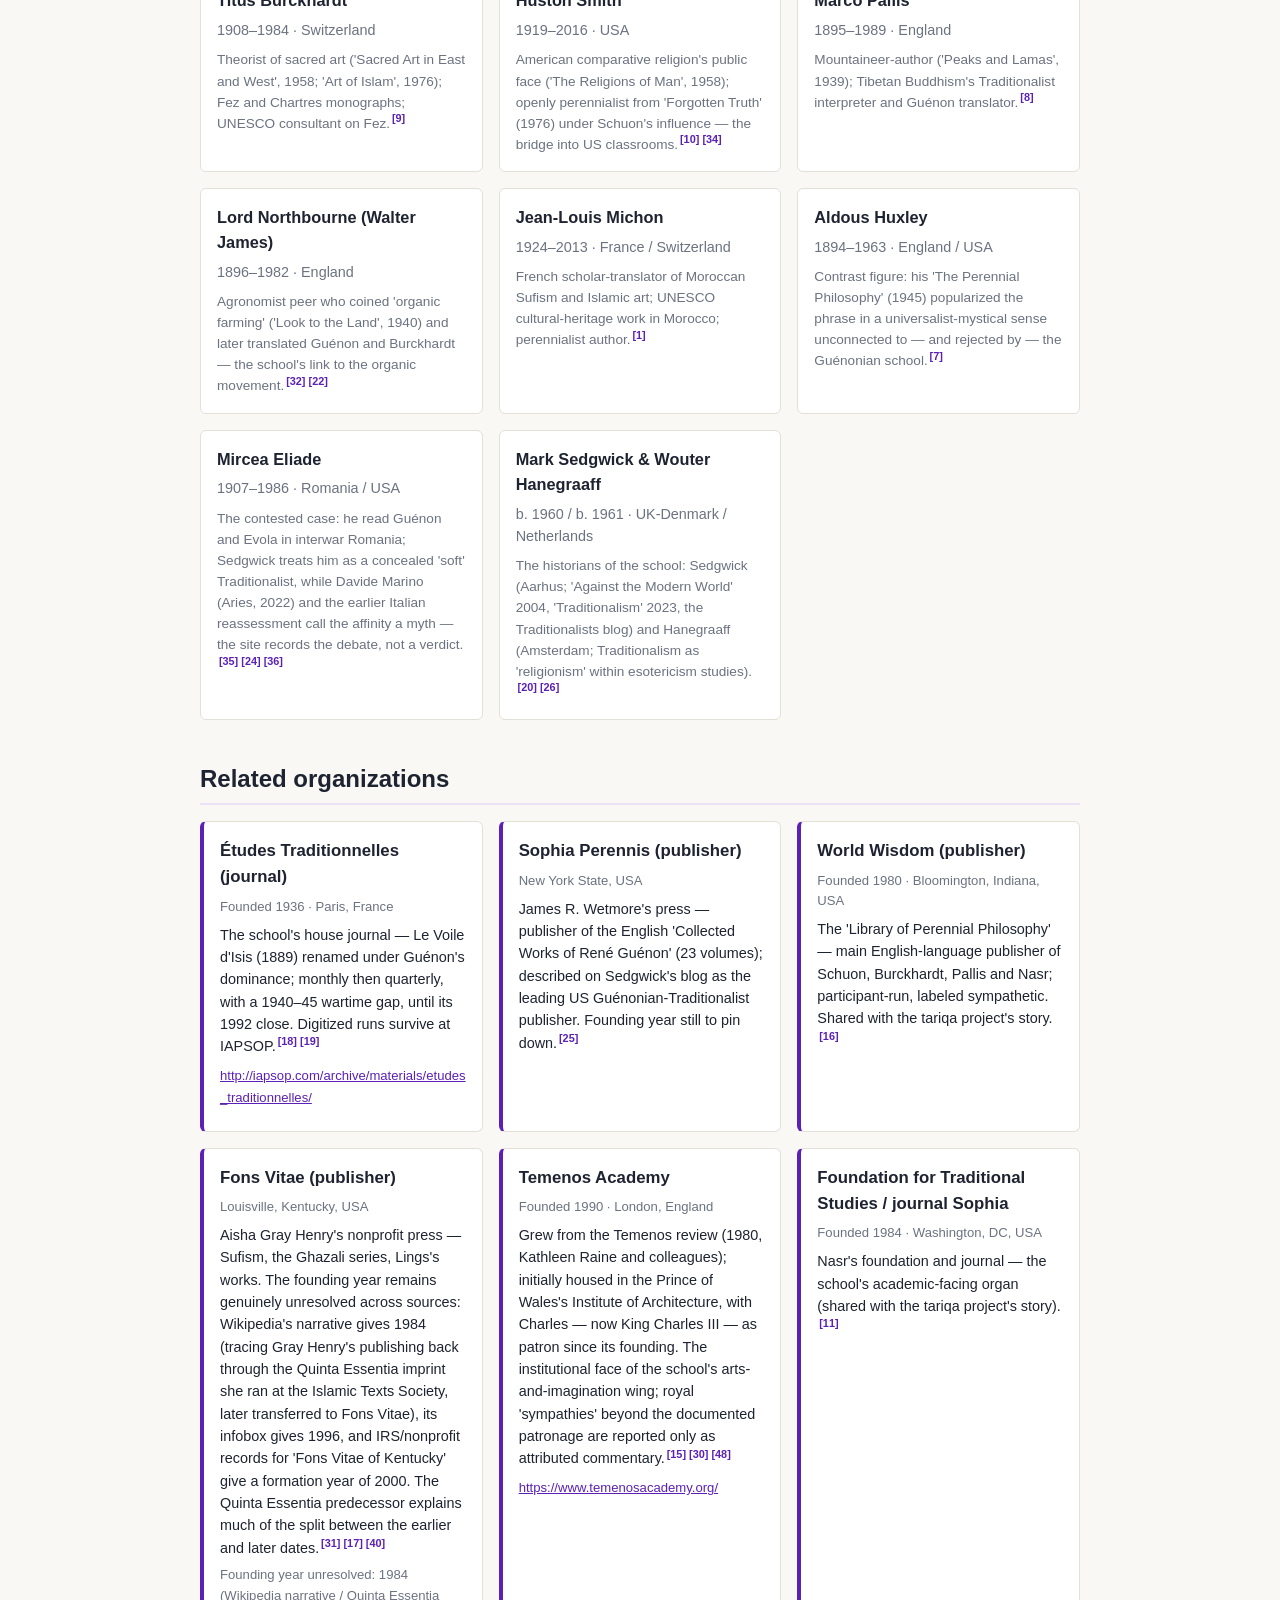
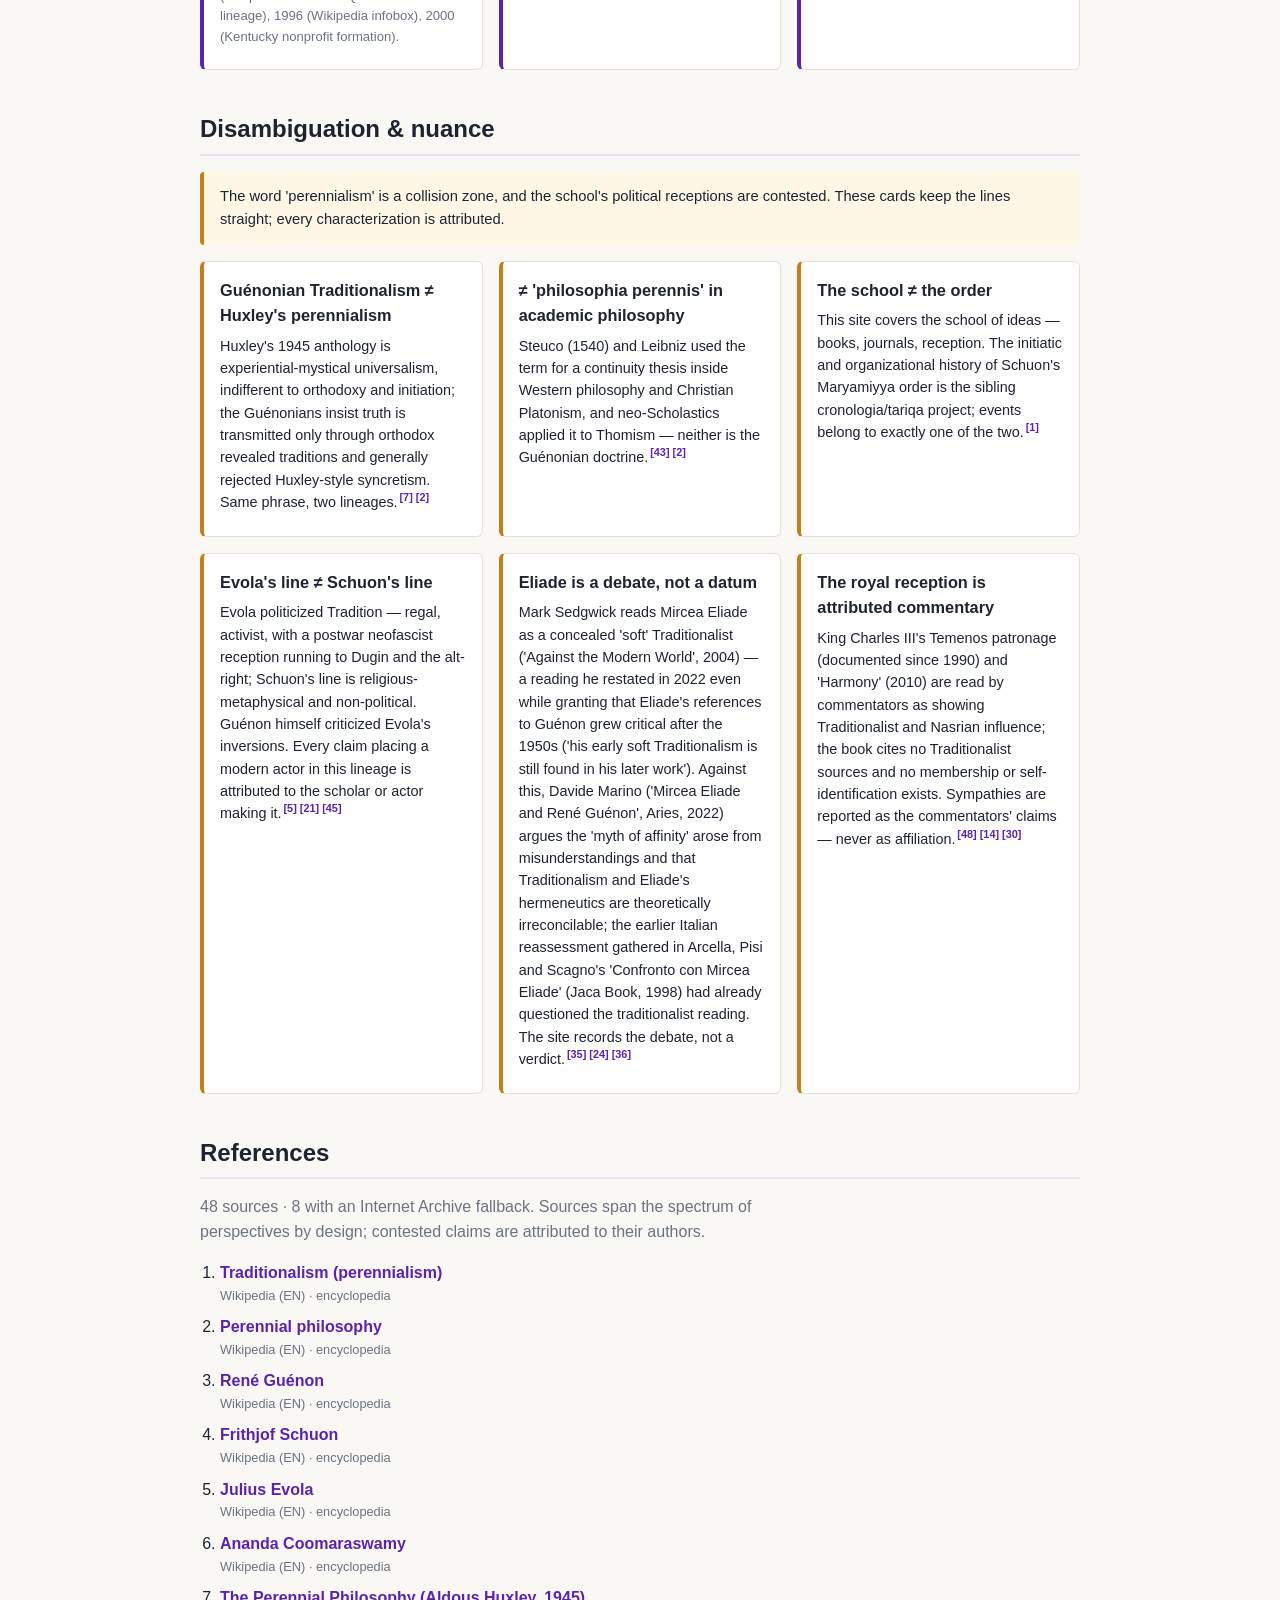
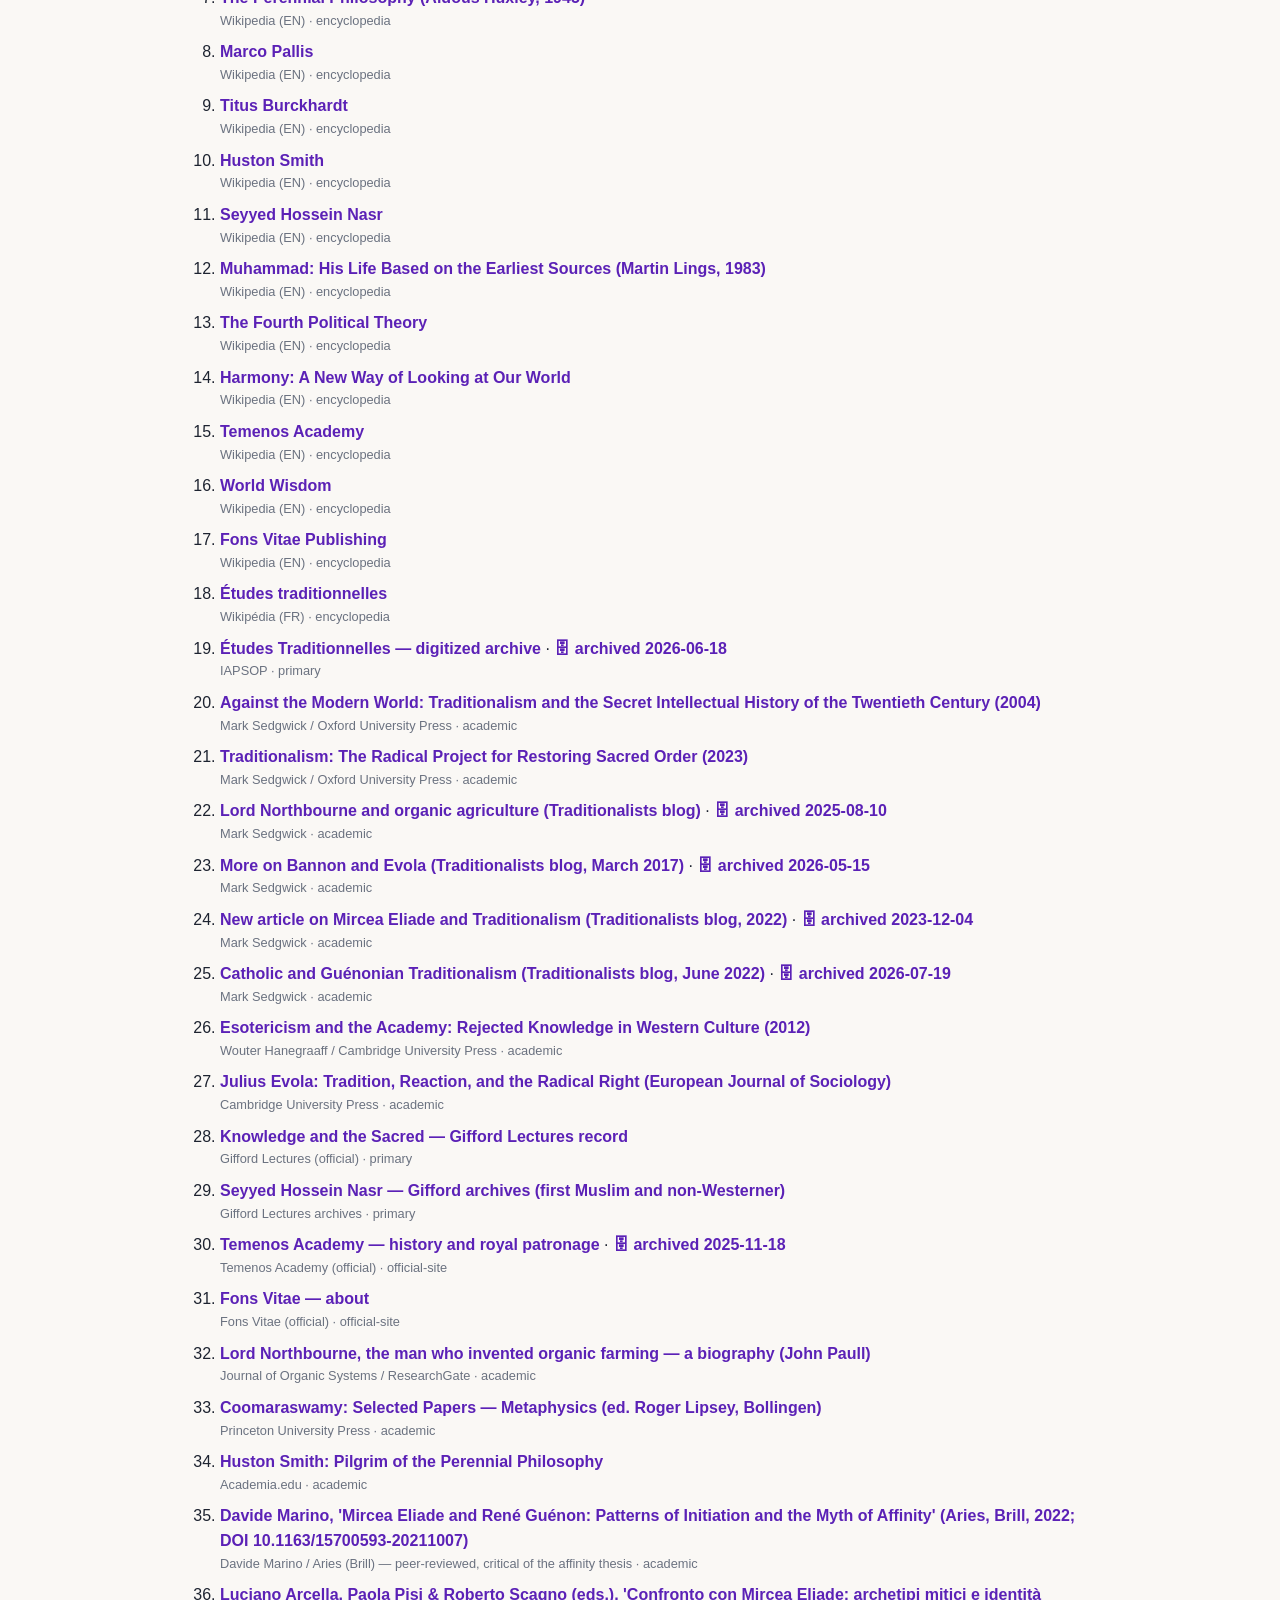
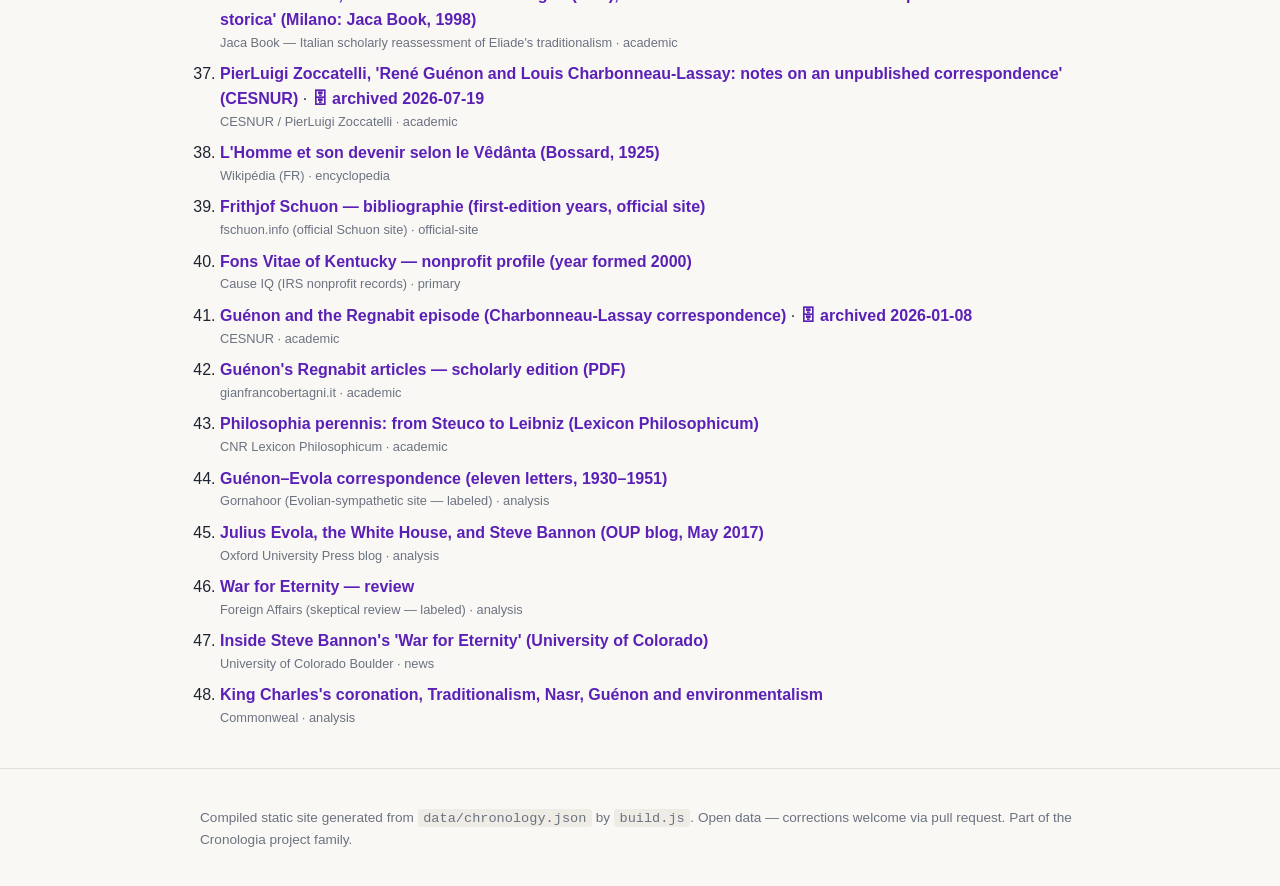
==== commit 595ed3fa: "Glossary cross-links: adopt [[term-id]] markers (core#2) Port the shared Cronologia glossary cross-l" ====
--- a/docs/index.html
+++ b/docs/index.html
@@ -48,7 +48,7 @@
       <p class="notice">This is a work-in-progress dataset about a contested intellectual lineage whose political receptions are actively disputed. Every fact is cited; dates the sources dispute are flagged with a ? mark; and every characterization — above all about the Evola line, the alt-right reception, contested affiliations (Eliade) and living figures — is attributed to the scholar or actor making it, never asserted in the site&#39;s own voice. Corrections against published sources are welcome.</p>
       <dl class="facts">
         <dt>What it is</dt>
-        <dd>The Traditionalist School: the current of thought founded by René Guénon and developed by Ananda Coomaraswamy and Frithjof Schuon, holding that all orthodox religions transmit one primordial, perennial truth — and that modernity is the story of its loss.<sup class="cite"><a href="#ref-1" title="Reference 1">[1]</a></sup></dd>
+        <dd>The <a class="glossary-link" href="https://cronologia.github.io/glossary/traditionalist-school/">Traditionalist School</a>: the current of thought founded by René Guénon and developed by Ananda Coomaraswamy and Frithjof Schuon, holding that all orthodox religions transmit one primordial, perennial truth — and that modernity is the story of its loss.<sup class="cite"><a href="#ref-1" title="Reference 1">[1]</a></sup></dd>
         <dt>Founding corpus</dt>
         <dd>Guénon&#39;s books of 1921–1945, from the &#39;Introduction générale&#39; to &#39;The Reign of Quantity&#39;; Coomaraswamy&#39;s metaphysical essays after 1932; Schuon&#39;s &#39;The Transcendent Unity of Religions&#39; (1948).<sup class="cite"><a href="#ref-3" title="Reference 3">[3]</a> <a href="#ref-4" title="Reference 4">[4]</a> <a href="#ref-6" title="Reference 6">[6]</a></sup></dd>
         <dt>House journal</dt>
@@ -56,7 +56,7 @@
         <dt>The two lines</dt>
         <dd>Schuon&#39;s religious-metaphysical line (which organized as the Maryamiyya order — see the sibling tariqa project) and Julius Evola&#39;s political-heroic adaptation, whose postwar radical-right reception runs to Dugin, the alt-right and the Bannon episode — every link in that chain attributed.<sup class="cite"><a href="#ref-5" title="Reference 5">[5]</a> <a href="#ref-21" title="Reference 21">[21]</a></sup></dd>
         <dt>The name&#39;s traps</dt>
-        <dd>&#39;Perennial philosophy&#39; predates and exceeds the school: Steuco coined it in 1540, Leibniz reused it, neo-Scholastics applied it to Thomism, and Aldous Huxley&#39;s 1945 bestseller made it mean a universalist mysticism the Guénonians rejected. This site is about the Guénonian school; the others appear only for disambiguation.<sup class="cite"><a href="#ref-2" title="Reference 2">[2]</a> <a href="#ref-43" title="Reference 43">[43]</a></sup></dd>
+        <dd>&#39;<a class="glossary-link" href="https://cronologia.github.io/glossary/philosophia-perennis/">Perennial philosophy</a>&#39; predates and exceeds the school: Steuco coined it in 1540, Leibniz reused it, neo-Scholastics applied it to Thomism, and Aldous Huxley&#39;s 1945 bestseller made it mean a universalist mysticism the Guénonians rejected. This site is about the Guénonian school; the others appear only for disambiguation.<sup class="cite"><a href="#ref-2" title="Reference 2">[2]</a> <a href="#ref-43" title="Reference 43">[43]</a></sup></dd>
         <dt>Scholarship</dt>
         <dd>Mark Sedgwick&#39;s &#39;Against the Modern World&#39; (2004) and &#39;Traditionalism&#39; (2023) are the academic backbone; Wouter Hanegraaff situates the school critically within the study of Western esotericism; Benjamin Teitelbaum&#39;s &#39;War for Eternity&#39; (2020) covers the political chapter — with reviewers disputing how coherent that network really is.<sup class="cite"><a href="#ref-20" title="Reference 20">[20]</a> <a href="#ref-21" title="Reference 21">[21]</a> <a href="#ref-26" title="Reference 26">[26]</a> <a href="#ref-46" title="Reference 46">[46]</a></sup></dd>
       </dl>
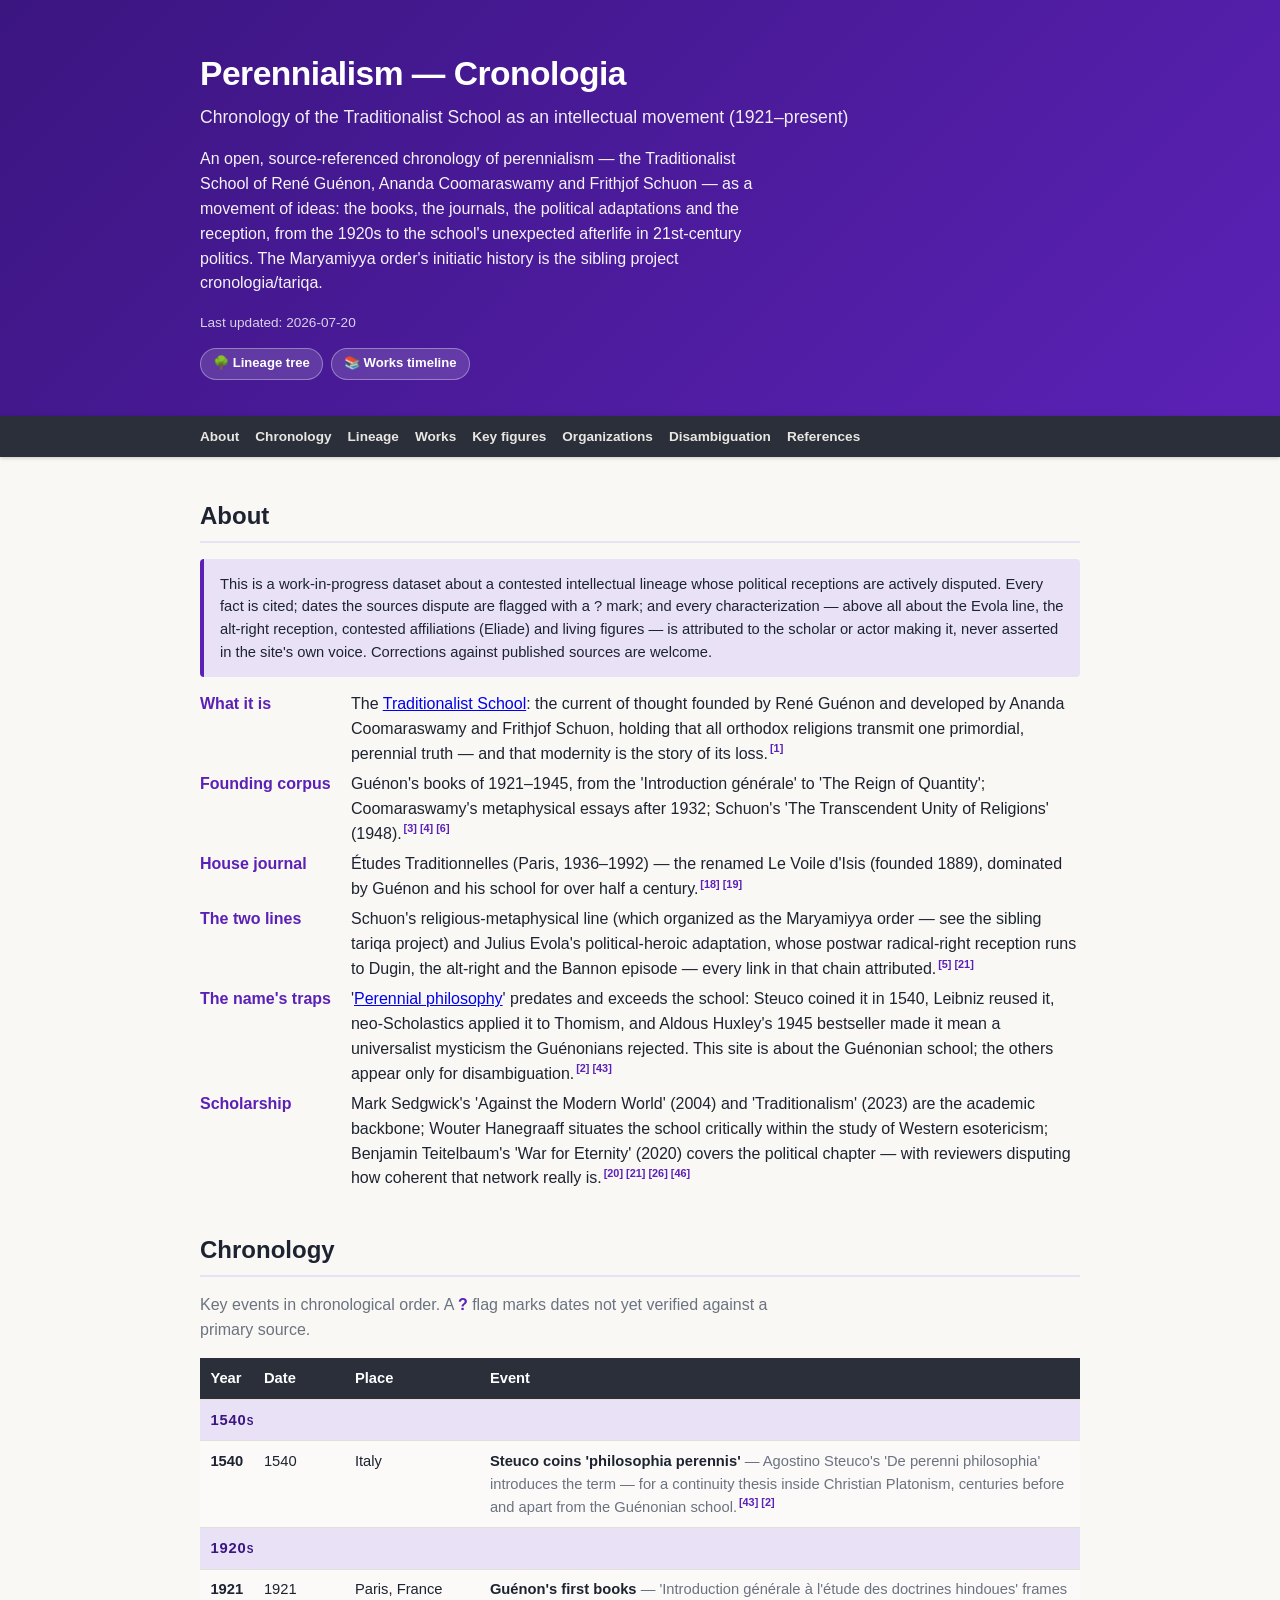
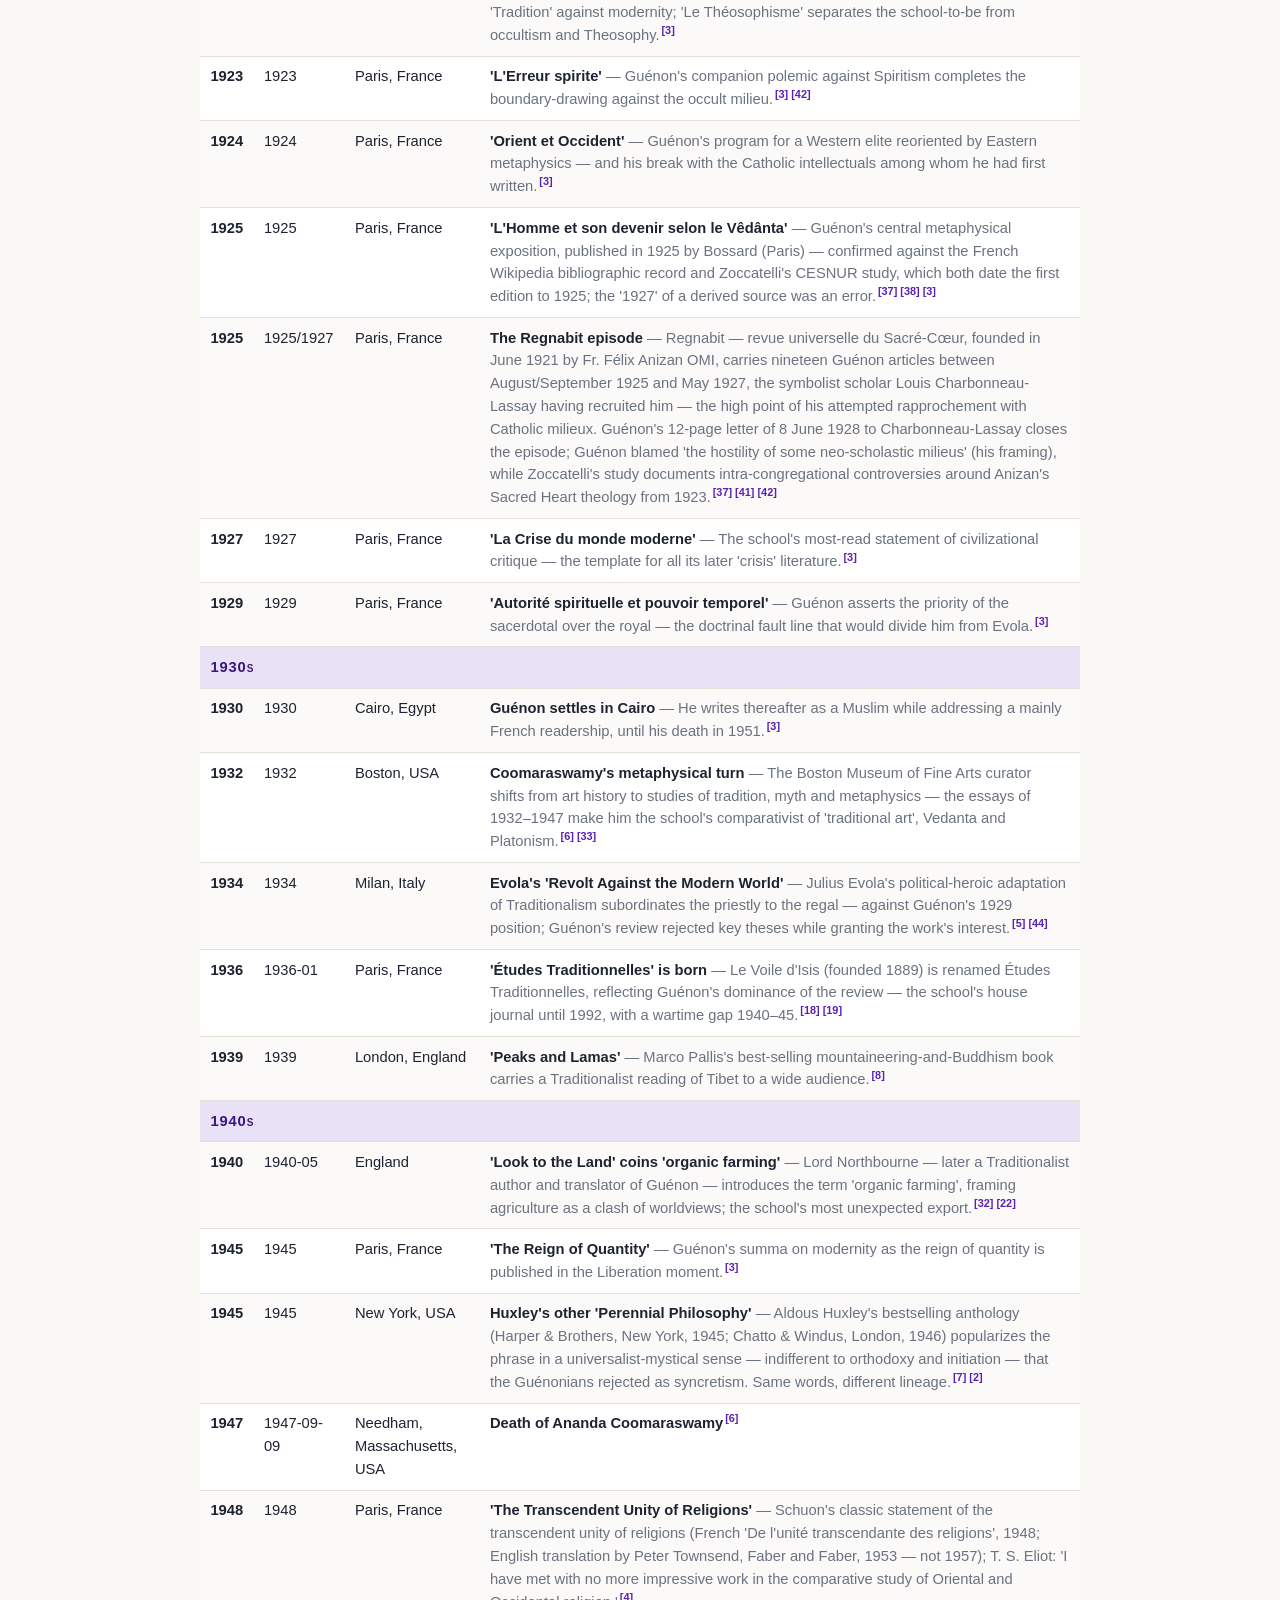
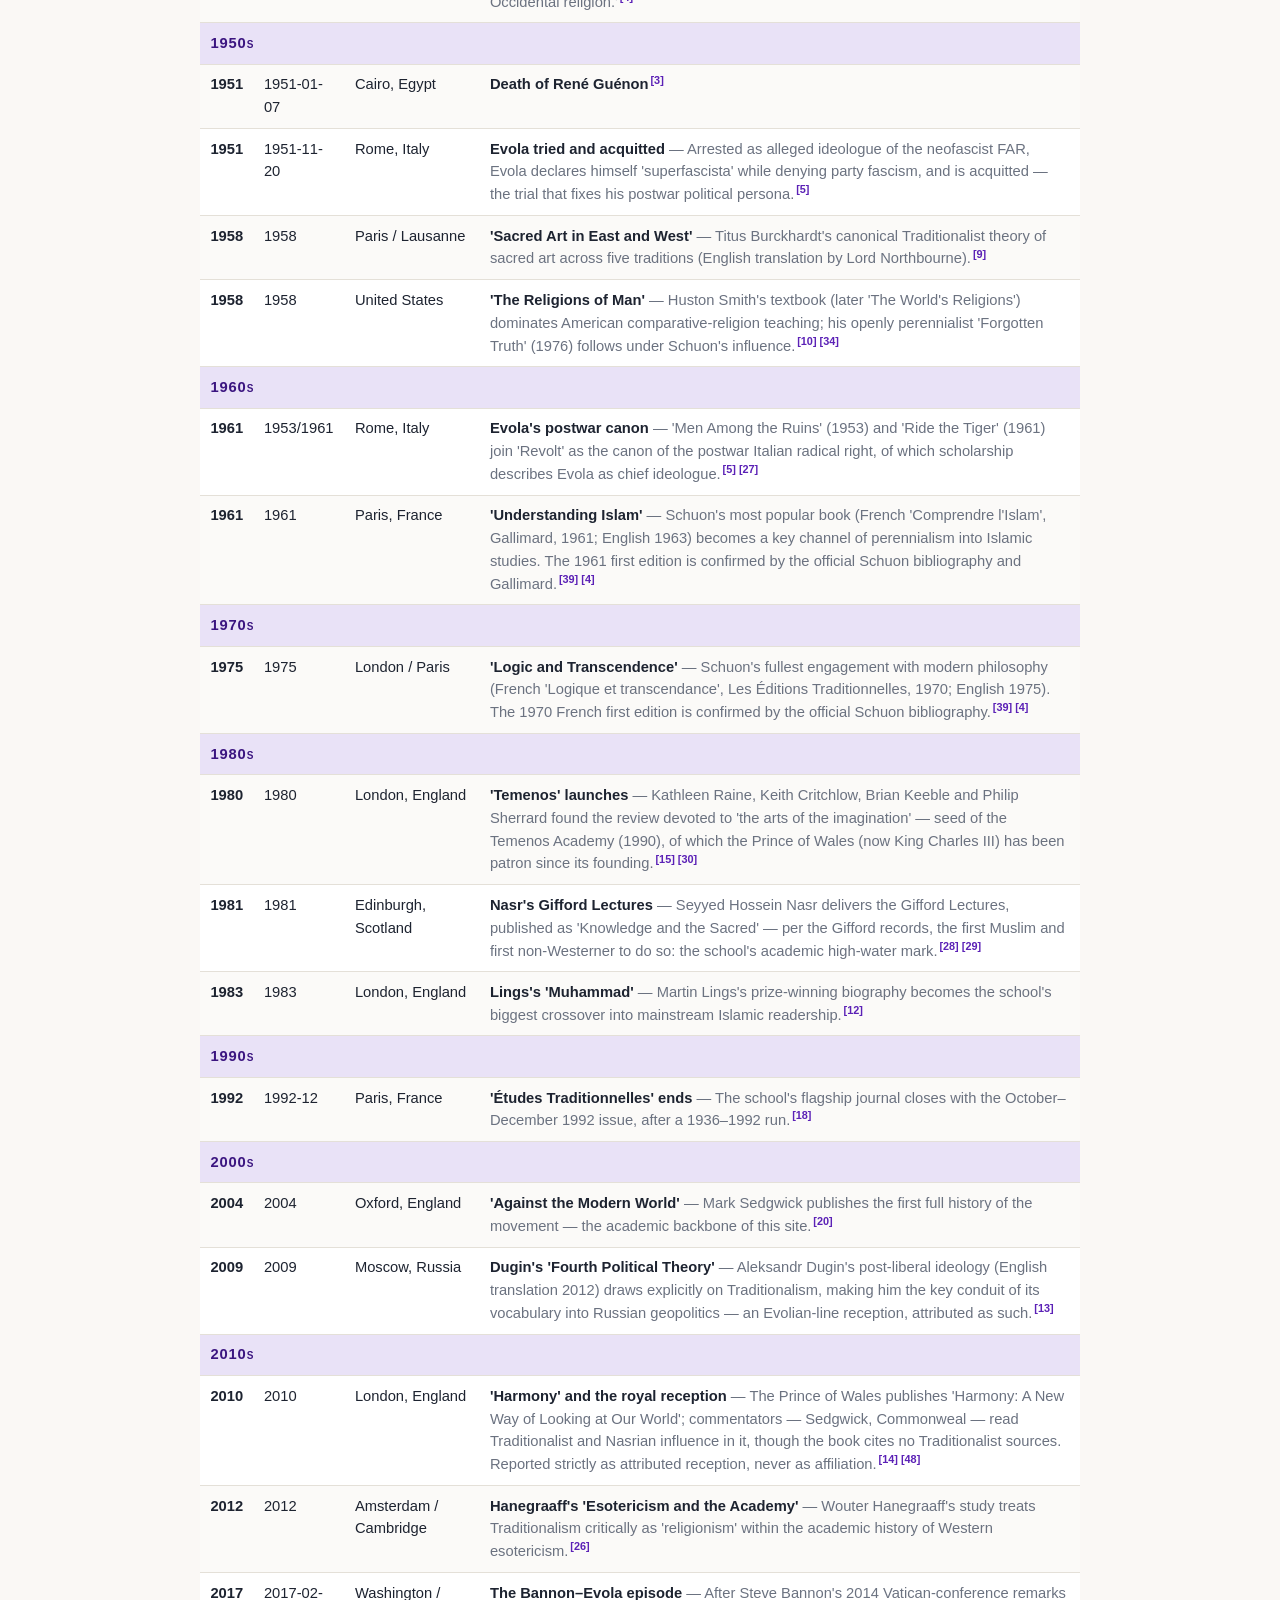
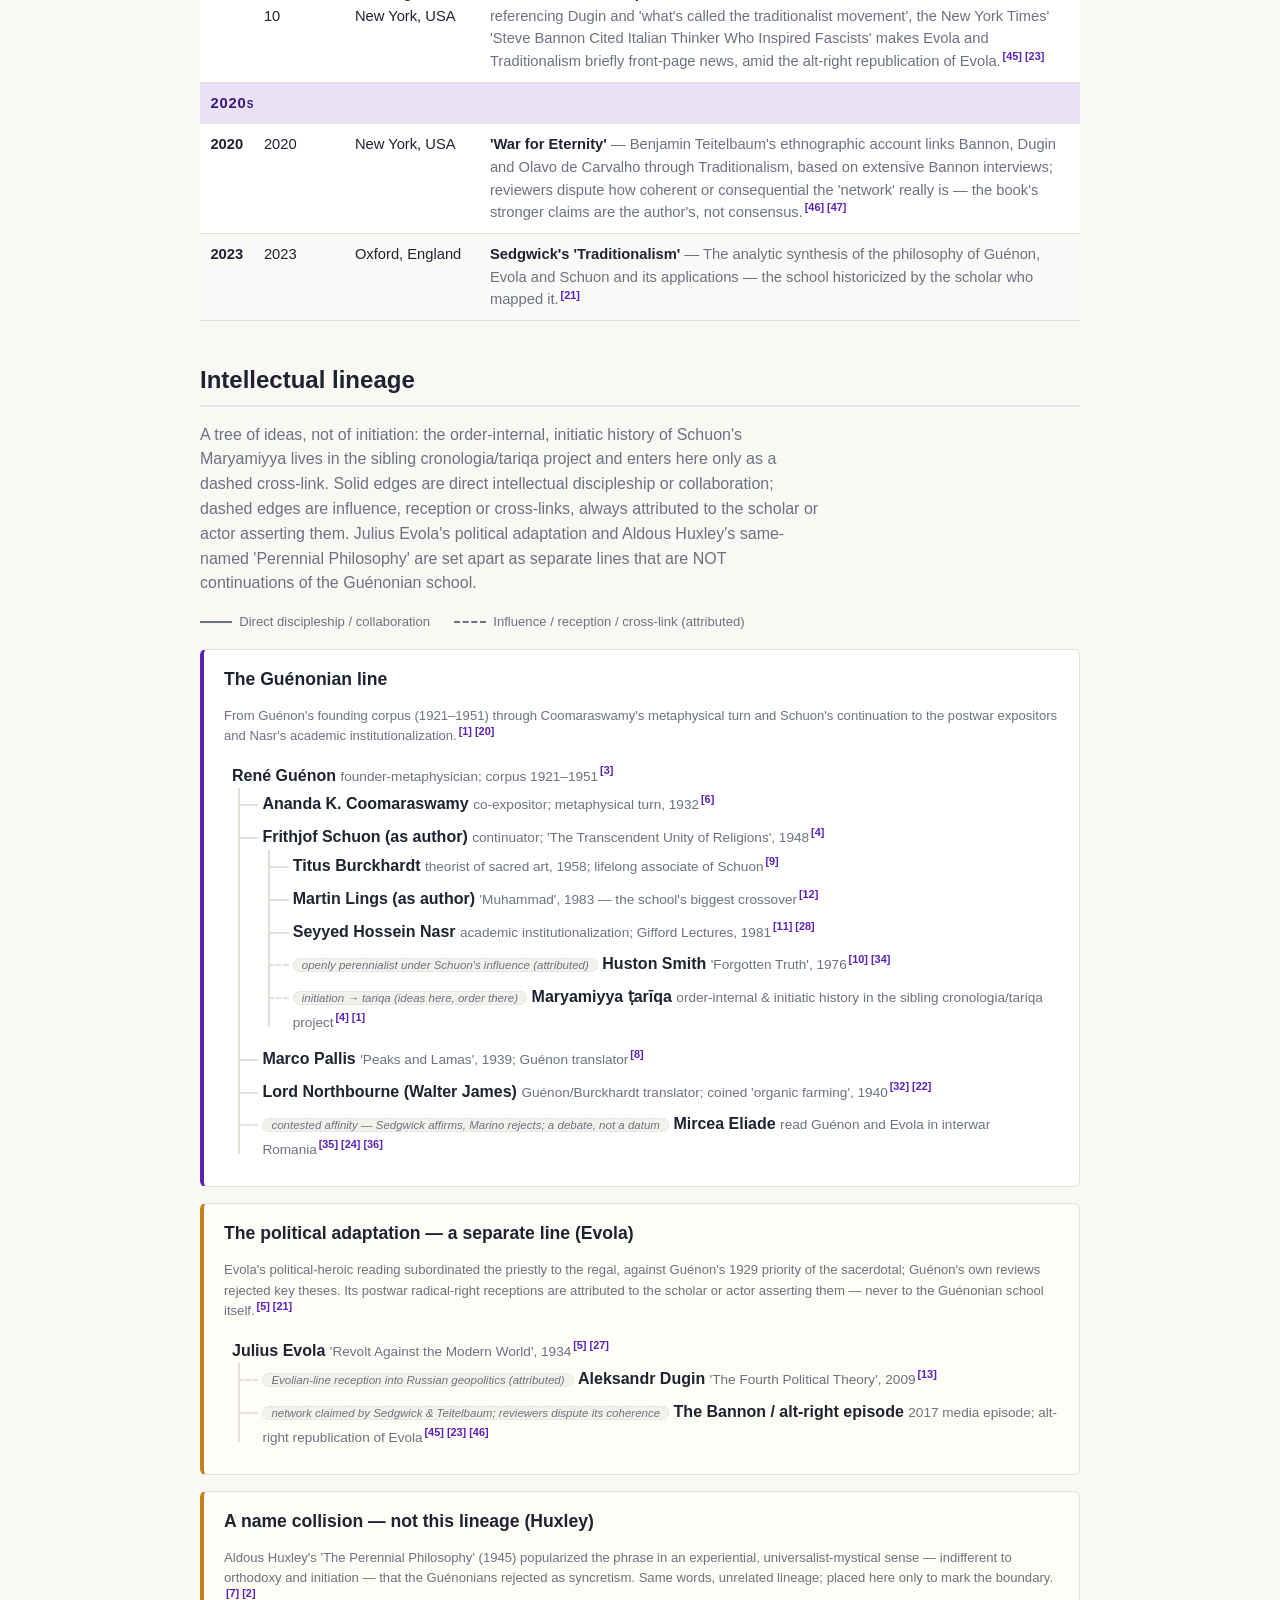
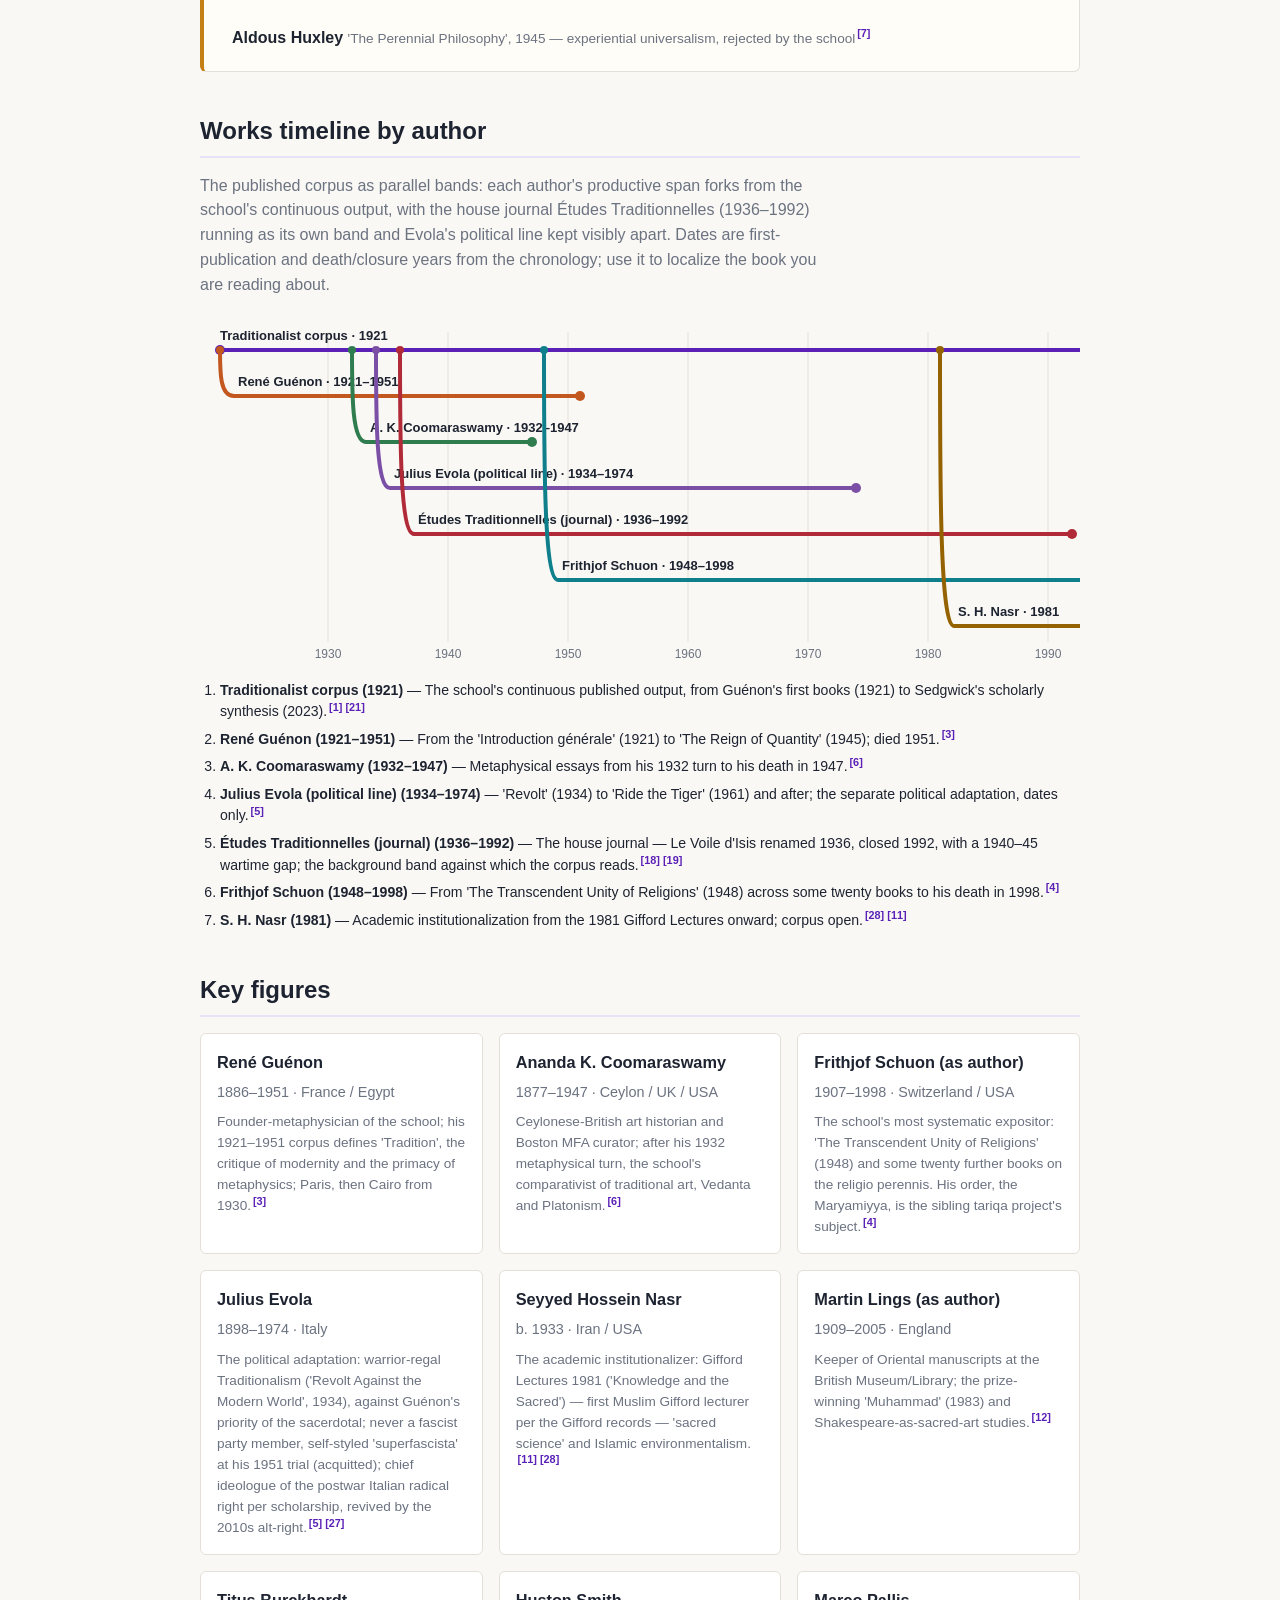
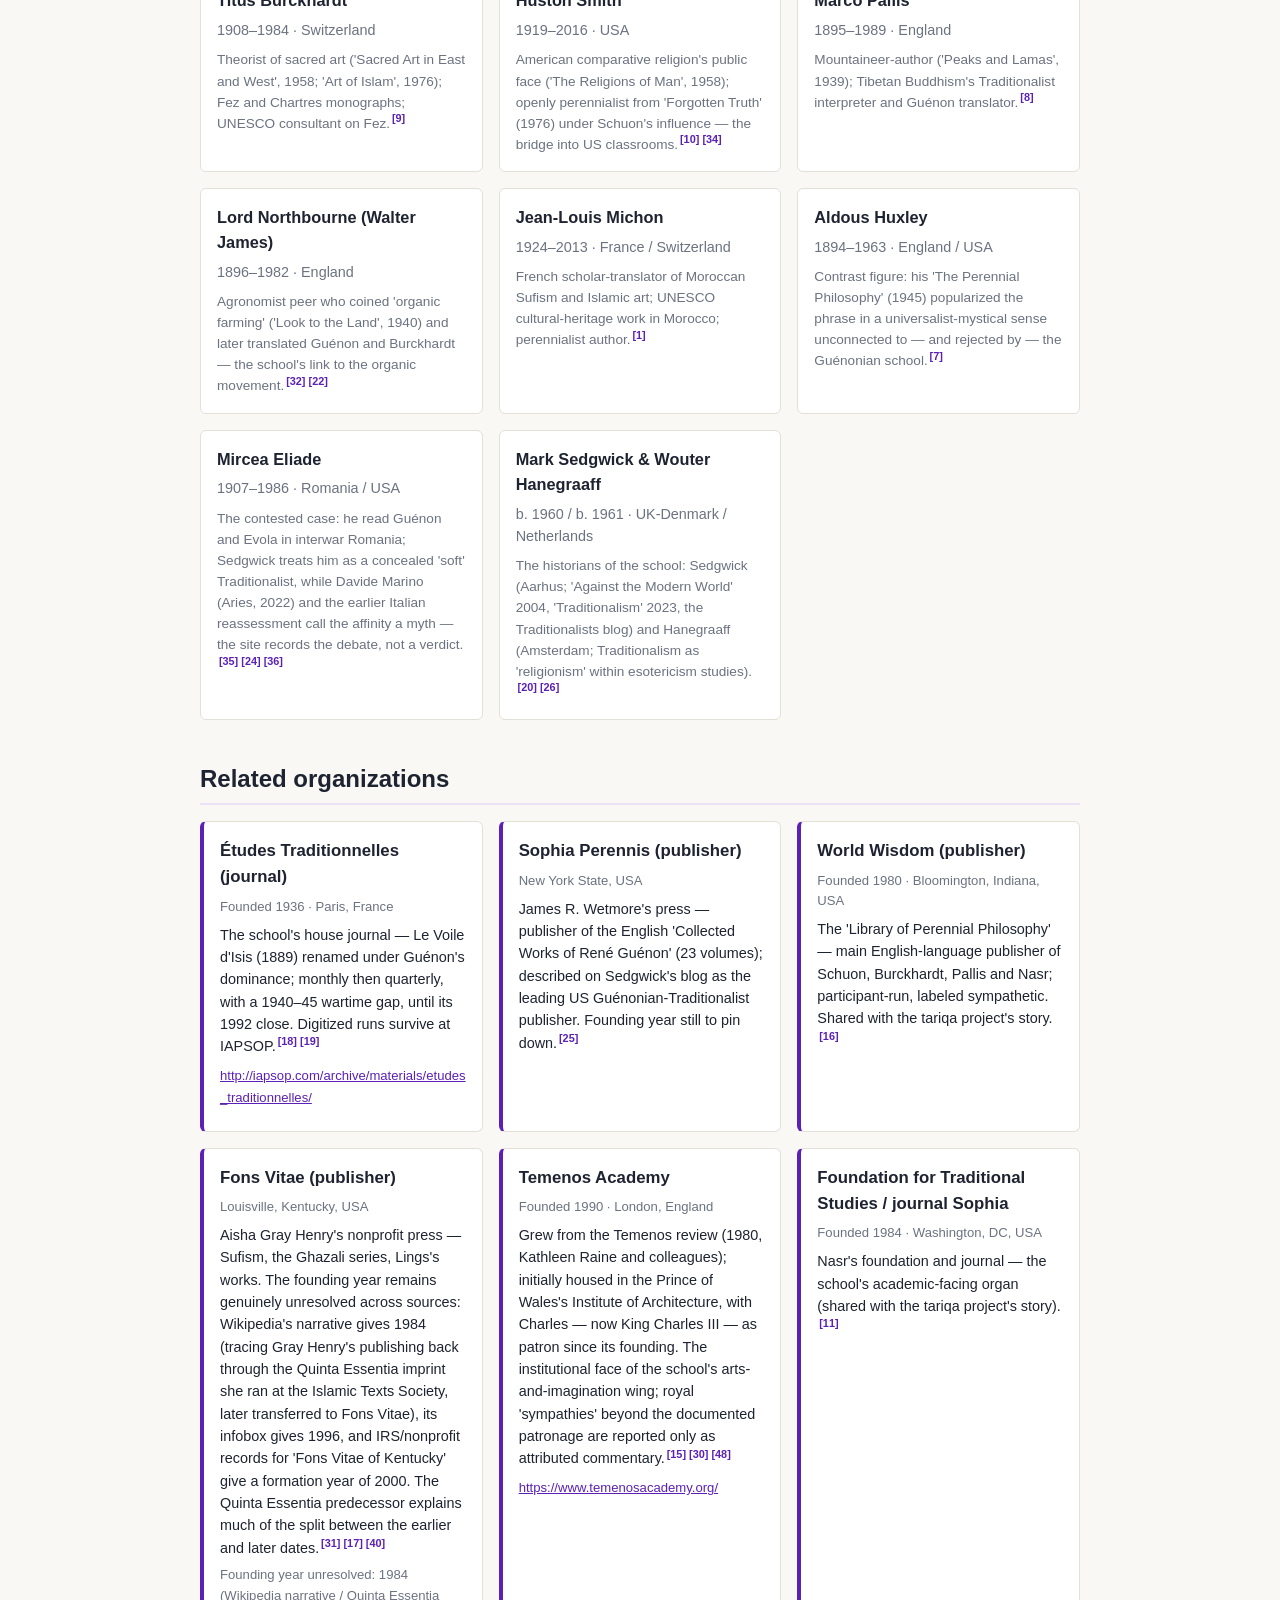
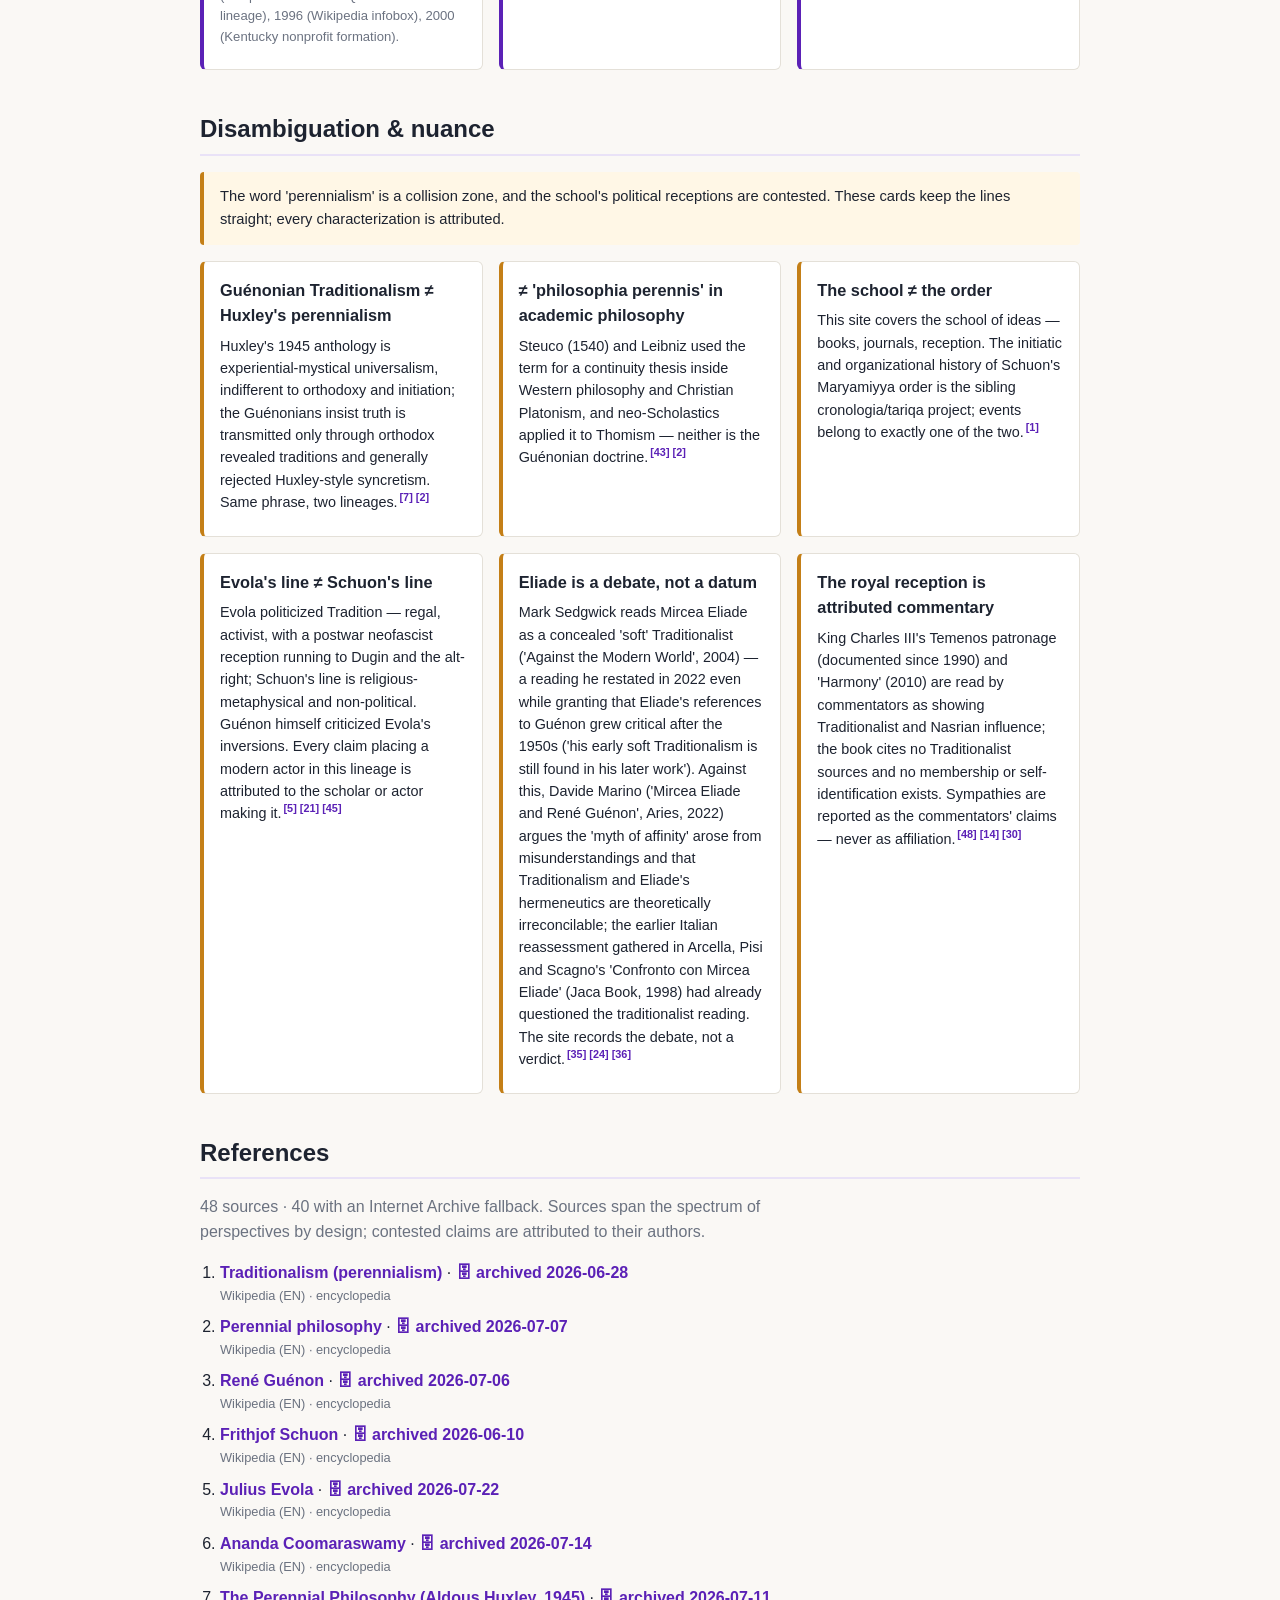
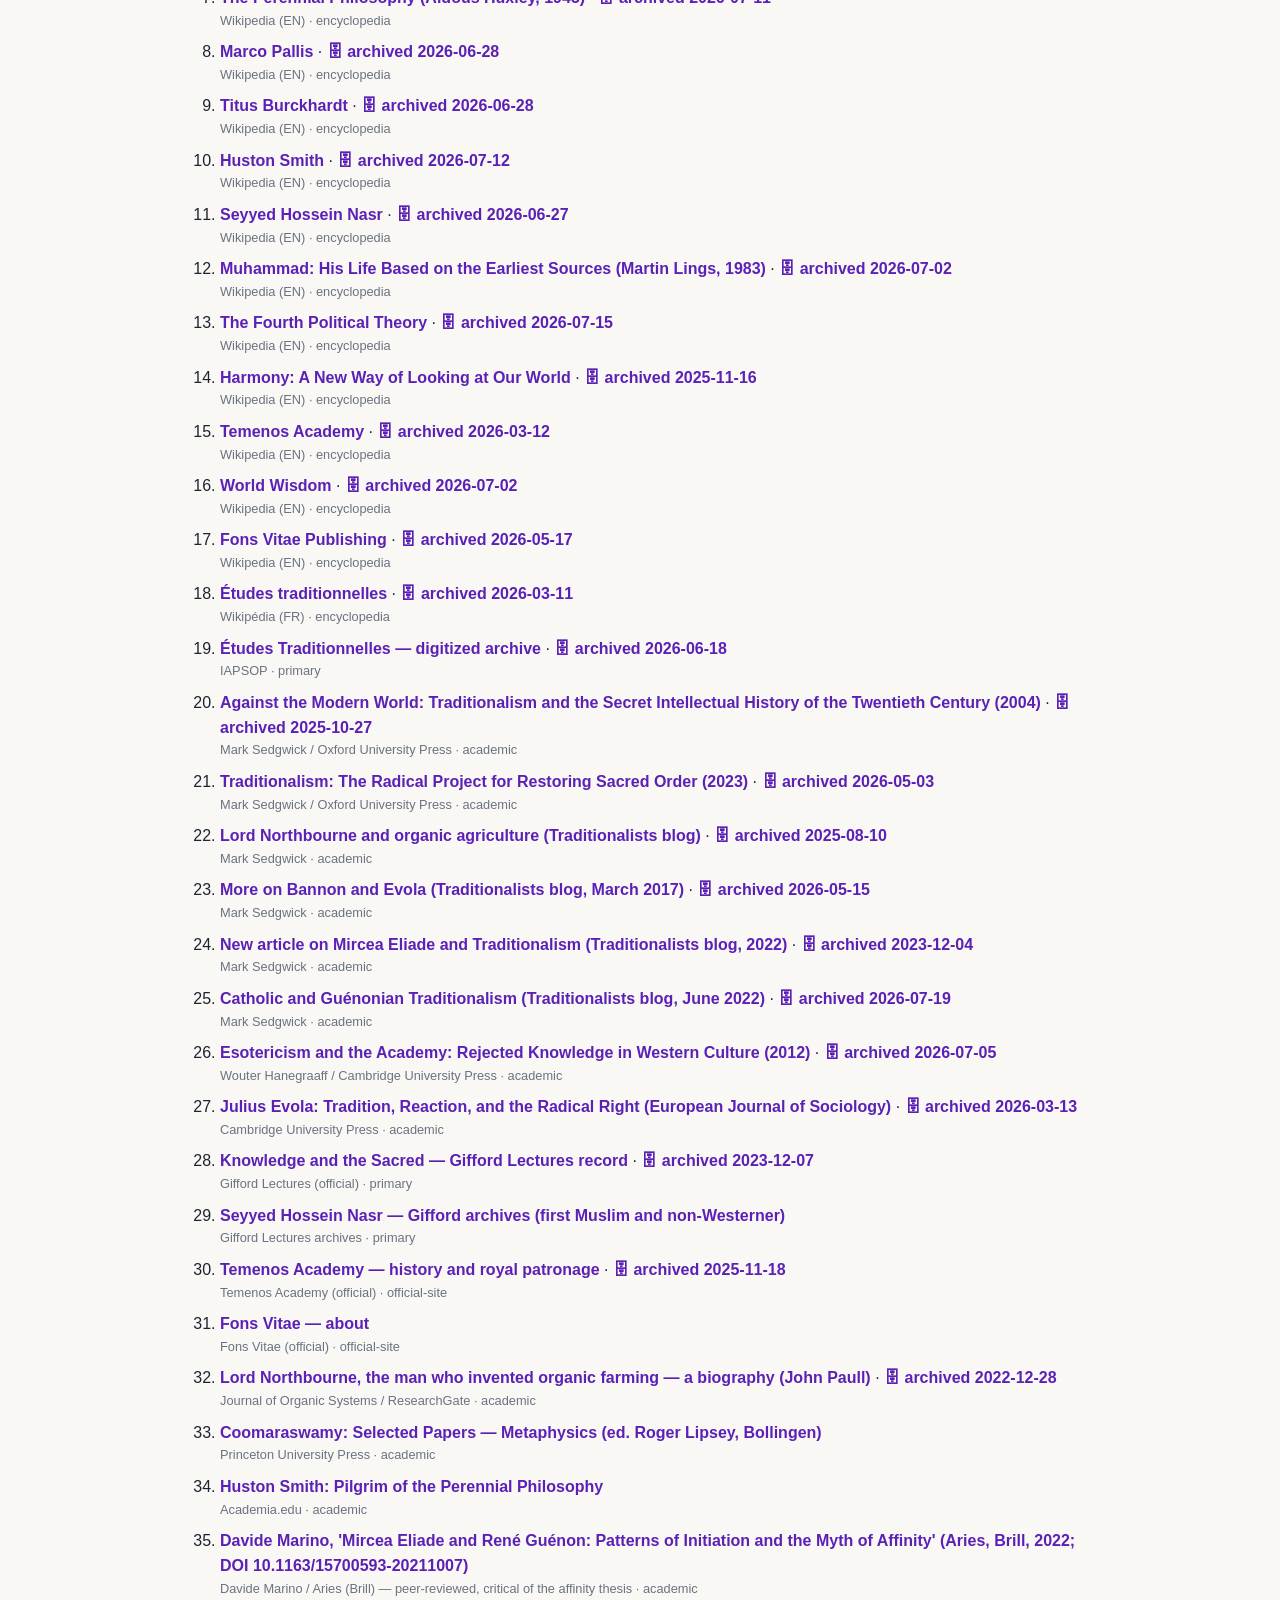
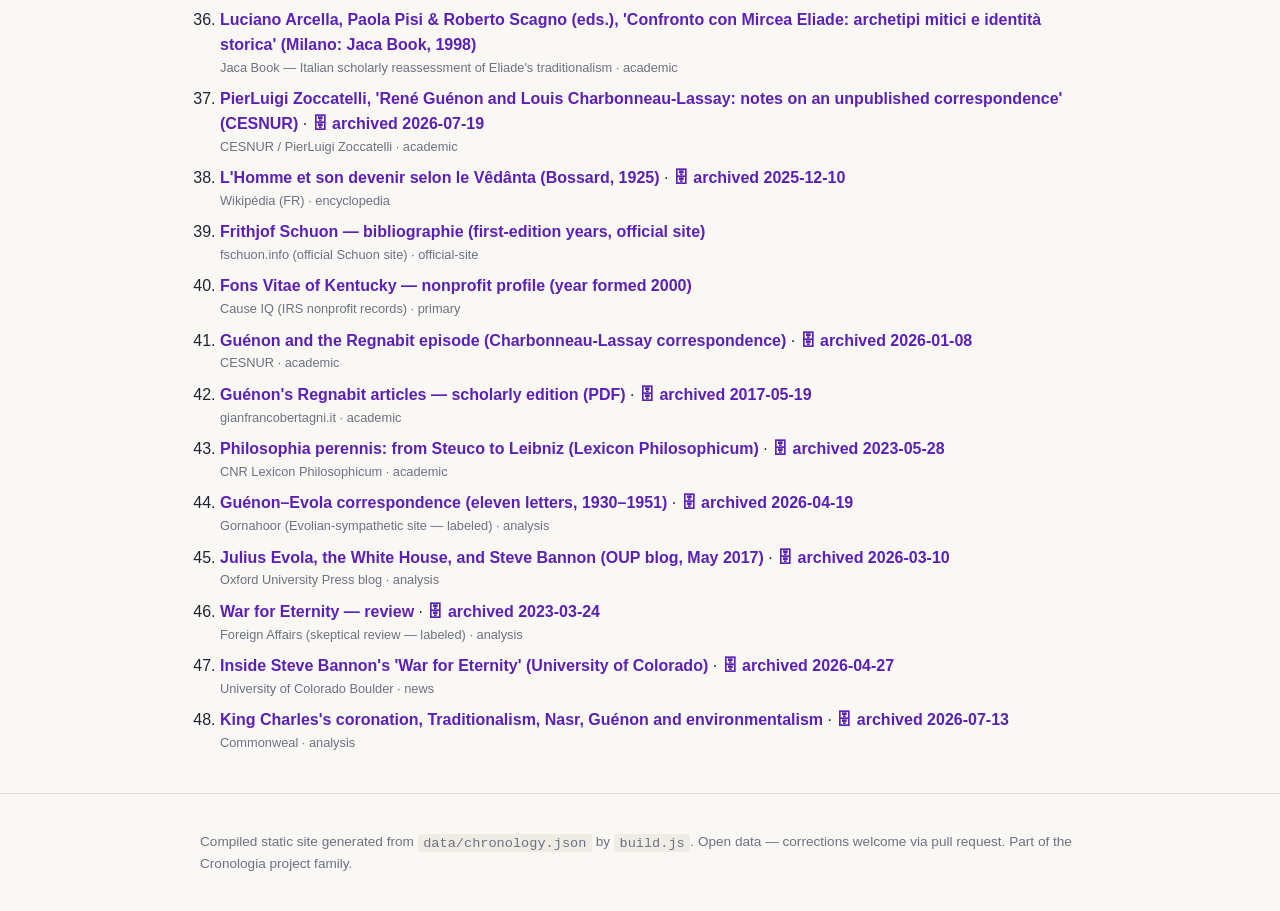
==== commit 68171d8d: "Add Wayback preservation + link-health pipeline; refresh archives.json Port the archiver (scripts/ar" ====
--- a/docs/index.html
+++ b/docs/index.html
@@ -564,79 +564,79 @@
 
     <section id="references">
       <h2>References</h2>
-      <p class="section-intro">48 sources · 8 with an Internet Archive fallback. Sources span the
+      <p class="section-intro">48 sources · 40 with an Internet Archive fallback. Sources span the
       spectrum of perspectives by design; contested claims are attributed to their authors.</p>
       <ol class="references">
         <li id="ref-1">
-          <a href="https://en.wikipedia.org/wiki/Traditionalism_(perennialism)" rel="noopener noreferrer" target="_blank">Traditionalism (perennialism)</a>
+          <a href="https://en.wikipedia.org/wiki/Traditionalism_(perennialism)" rel="noopener noreferrer" target="_blank">Traditionalism (perennialism)</a> · <a class="archive-link" href="https://web.archive.org/web/20260628230823/https://en.wikipedia.org/wiki/Traditionalism_(perennialism)" rel="noopener noreferrer" target="_blank">🗄 archived 2026-06-28</a>
           <span class="ref-meta">Wikipedia (EN) · encyclopedia</span>
         </li>
         <li id="ref-2">
-          <a href="https://en.wikipedia.org/wiki/Perennial_philosophy" rel="noopener noreferrer" target="_blank">Perennial philosophy</a>
+          <a href="https://en.wikipedia.org/wiki/Perennial_philosophy" rel="noopener noreferrer" target="_blank">Perennial philosophy</a> · <a class="archive-link" href="https://web.archive.org/web/20260707183533/https://en.wikipedia.org/wiki/Perennial_philosophy" rel="noopener noreferrer" target="_blank">🗄 archived 2026-07-07</a>
           <span class="ref-meta">Wikipedia (EN) · encyclopedia</span>
         </li>
         <li id="ref-3">
-          <a href="https://en.wikipedia.org/wiki/Ren%C3%A9_Gu%C3%A9non" rel="noopener noreferrer" target="_blank">René Guénon</a>
+          <a href="https://en.wikipedia.org/wiki/Ren%C3%A9_Gu%C3%A9non" rel="noopener noreferrer" target="_blank">René Guénon</a> · <a class="archive-link" href="https://web.archive.org/web/20260706190034/https://en.wikipedia.org/wiki/Ren%C3%A9_Gu%C3%A9non" rel="noopener noreferrer" target="_blank">🗄 archived 2026-07-06</a>
           <span class="ref-meta">Wikipedia (EN) · encyclopedia</span>
         </li>
         <li id="ref-4">
-          <a href="https://en.wikipedia.org/wiki/Frithjof_Schuon" rel="noopener noreferrer" target="_blank">Frithjof Schuon</a>
+          <a href="https://en.wikipedia.org/wiki/Frithjof_Schuon" rel="noopener noreferrer" target="_blank">Frithjof Schuon</a> · <a class="archive-link" href="https://web.archive.org/web/20260610174317/https://en.wikipedia.org/wiki/Frithjof_Schuon" rel="noopener noreferrer" target="_blank">🗄 archived 2026-06-10</a>
           <span class="ref-meta">Wikipedia (EN) · encyclopedia</span>
         </li>
         <li id="ref-5">
-          <a href="https://en.wikipedia.org/wiki/Julius_Evola" rel="noopener noreferrer" target="_blank">Julius Evola</a>
+          <a href="https://en.wikipedia.org/wiki/Julius_Evola" rel="noopener noreferrer" target="_blank">Julius Evola</a> · <a class="archive-link" href="https://web.archive.org/web/20260722035933/https://en.wikipedia.org/wiki/Julius_Evola" rel="noopener noreferrer" target="_blank">🗄 archived 2026-07-22</a>
           <span class="ref-meta">Wikipedia (EN) · encyclopedia</span>
         </li>
         <li id="ref-6">
-          <a href="https://en.wikipedia.org/wiki/Ananda_Coomaraswamy" rel="noopener noreferrer" target="_blank">Ananda Coomaraswamy</a>
+          <a href="https://en.wikipedia.org/wiki/Ananda_Coomaraswamy" rel="noopener noreferrer" target="_blank">Ananda Coomaraswamy</a> · <a class="archive-link" href="https://web.archive.org/web/20260714020633/https://en.wikipedia.org/wiki/Ananda_Coomaraswamy" rel="noopener noreferrer" target="_blank">🗄 archived 2026-07-14</a>
           <span class="ref-meta">Wikipedia (EN) · encyclopedia</span>
         </li>
         <li id="ref-7">
-          <a href="https://en.wikipedia.org/wiki/The_Perennial_Philosophy" rel="noopener noreferrer" target="_blank">The Perennial Philosophy (Aldous Huxley, 1945)</a>
+          <a href="https://en.wikipedia.org/wiki/The_Perennial_Philosophy" rel="noopener noreferrer" target="_blank">The Perennial Philosophy (Aldous Huxley, 1945)</a> · <a class="archive-link" href="https://web.archive.org/web/20260711180253/https://en.wikipedia.org/wiki/The_Perennial_Philosophy" rel="noopener noreferrer" target="_blank">🗄 archived 2026-07-11</a>
           <span class="ref-meta">Wikipedia (EN) · encyclopedia</span>
         </li>
         <li id="ref-8">
-          <a href="https://en.wikipedia.org/wiki/Marco_Pallis" rel="noopener noreferrer" target="_blank">Marco Pallis</a>
+          <a href="https://en.wikipedia.org/wiki/Marco_Pallis" rel="noopener noreferrer" target="_blank">Marco Pallis</a> · <a class="archive-link" href="https://web.archive.org/web/20260628230823/https://en.wikipedia.org/wiki/Marco_Pallis" rel="noopener noreferrer" target="_blank">🗄 archived 2026-06-28</a>
           <span class="ref-meta">Wikipedia (EN) · encyclopedia</span>
         </li>
         <li id="ref-9">
-          <a href="https://en.wikipedia.org/wiki/Titus_Burckhardt" rel="noopener noreferrer" target="_blank">Titus Burckhardt</a>
+          <a href="https://en.wikipedia.org/wiki/Titus_Burckhardt" rel="noopener noreferrer" target="_blank">Titus Burckhardt</a> · <a class="archive-link" href="https://web.archive.org/web/20260628230831/https://en.wikipedia.org/wiki/Titus_Burckhardt" rel="noopener noreferrer" target="_blank">🗄 archived 2026-06-28</a>
           <span class="ref-meta">Wikipedia (EN) · encyclopedia</span>
         </li>
         <li id="ref-10">
-          <a href="https://en.wikipedia.org/wiki/Huston_Smith" rel="noopener noreferrer" target="_blank">Huston Smith</a>
+          <a href="https://en.wikipedia.org/wiki/Huston_Smith" rel="noopener noreferrer" target="_blank">Huston Smith</a> · <a class="archive-link" href="https://web.archive.org/web/20260712101524/https://en.wikipedia.org/wiki/Huston_Smith" rel="noopener noreferrer" target="_blank">🗄 archived 2026-07-12</a>
           <span class="ref-meta">Wikipedia (EN) · encyclopedia</span>
         </li>
         <li id="ref-11">
-          <a href="https://en.wikipedia.org/wiki/Seyyed_Hossein_Nasr" rel="noopener noreferrer" target="_blank">Seyyed Hossein Nasr</a>
+          <a href="https://en.wikipedia.org/wiki/Seyyed_Hossein_Nasr" rel="noopener noreferrer" target="_blank">Seyyed Hossein Nasr</a> · <a class="archive-link" href="https://web.archive.org/web/20260627155534/https://en.wikipedia.org/wiki/Seyyed_Hossein_Nasr" rel="noopener noreferrer" target="_blank">🗄 archived 2026-06-27</a>
           <span class="ref-meta">Wikipedia (EN) · encyclopedia</span>
         </li>
         <li id="ref-12">
-          <a href="https://en.wikipedia.org/wiki/Muhammad:_His_Life_Based_on_the_Earliest_Sources" rel="noopener noreferrer" target="_blank">Muhammad: His Life Based on the Earliest Sources (Martin Lings, 1983)</a>
+          <a href="https://en.wikipedia.org/wiki/Muhammad:_His_Life_Based_on_the_Earliest_Sources" rel="noopener noreferrer" target="_blank">Muhammad: His Life Based on the Earliest Sources (Martin Lings, 1983)</a> · <a class="archive-link" href="https://web.archive.org/web/20260702171720/https://en.wikipedia.org/wiki/Muhammad:_His_Life_Based_on_the_Earliest_Sources" rel="noopener noreferrer" target="_blank">🗄 archived 2026-07-02</a>
           <span class="ref-meta">Wikipedia (EN) · encyclopedia</span>
         </li>
         <li id="ref-13">
-          <a href="https://en.wikipedia.org/wiki/The_Fourth_Political_Theory" rel="noopener noreferrer" target="_blank">The Fourth Political Theory</a>
+          <a href="https://en.wikipedia.org/wiki/The_Fourth_Political_Theory" rel="noopener noreferrer" target="_blank">The Fourth Political Theory</a> · <a class="archive-link" href="https://web.archive.org/web/20260715212844/https://en.wikipedia.org/wiki/The_Fourth_Political_Theory" rel="noopener noreferrer" target="_blank">🗄 archived 2026-07-15</a>
           <span class="ref-meta">Wikipedia (EN) · encyclopedia</span>
         </li>
         <li id="ref-14">
-          <a href="https://en.wikipedia.org/wiki/Harmony:_A_New_Way_of_Looking_at_Our_World" rel="noopener noreferrer" target="_blank">Harmony: A New Way of Looking at Our World</a>
+          <a href="https://en.wikipedia.org/wiki/Harmony:_A_New_Way_of_Looking_at_Our_World" rel="noopener noreferrer" target="_blank">Harmony: A New Way of Looking at Our World</a> · <a class="archive-link" href="https://web.archive.org/web/20251116101649/https://en.wikipedia.org/wiki/Harmony:_A_New_Way_of_Looking_at_Our_World" rel="noopener noreferrer" target="_blank">🗄 archived 2025-11-16</a>
           <span class="ref-meta">Wikipedia (EN) · encyclopedia</span>
         </li>
         <li id="ref-15">
-          <a href="https://en.wikipedia.org/wiki/Temenos_Academy" rel="noopener noreferrer" target="_blank">Temenos Academy</a>
+          <a href="https://en.wikipedia.org/wiki/Temenos_Academy" rel="noopener noreferrer" target="_blank">Temenos Academy</a> · <a class="archive-link" href="https://web.archive.org/web/20260312045656/https://en.wikipedia.org/wiki/Temenos_Academy" rel="noopener noreferrer" target="_blank">🗄 archived 2026-03-12</a>
           <span class="ref-meta">Wikipedia (EN) · encyclopedia</span>
         </li>
         <li id="ref-16">
-          <a href="https://en.wikipedia.org/wiki/World_Wisdom" rel="noopener noreferrer" target="_blank">World Wisdom</a>
+          <a href="https://en.wikipedia.org/wiki/World_Wisdom" rel="noopener noreferrer" target="_blank">World Wisdom</a> · <a class="archive-link" href="https://web.archive.org/web/20260702220336/https://en.wikipedia.org/wiki/World_Wisdom" rel="noopener noreferrer" target="_blank">🗄 archived 2026-07-02</a>
           <span class="ref-meta">Wikipedia (EN) · encyclopedia</span>
         </li>
         <li id="ref-17">
-          <a href="https://en.wikipedia.org/wiki/Fons_Vitae_Publishing" rel="noopener noreferrer" target="_blank">Fons Vitae Publishing</a>
+          <a href="https://en.wikipedia.org/wiki/Fons_Vitae_Publishing" rel="noopener noreferrer" target="_blank">Fons Vitae Publishing</a> · <a class="archive-link" href="https://web.archive.org/web/20260517020237/https://en.wikipedia.org/wiki/Fons_Vitae_Publishing" rel="noopener noreferrer" target="_blank">🗄 archived 2026-05-17</a>
           <span class="ref-meta">Wikipedia (EN) · encyclopedia</span>
         </li>
         <li id="ref-18">
-          <a href="https://fr.wikipedia.org/wiki/%C3%89tudes_traditionnelles" rel="noopener noreferrer" target="_blank">Études traditionnelles</a>
+          <a href="https://fr.wikipedia.org/wiki/%C3%89tudes_traditionnelles" rel="noopener noreferrer" target="_blank">Études traditionnelles</a> · <a class="archive-link" href="https://web.archive.org/web/20260311114050/https://fr.wikipedia.org/wiki/%C3%89tudes_traditionnelles" rel="noopener noreferrer" target="_blank">🗄 archived 2026-03-11</a>
           <span class="ref-meta">Wikipédia (FR) · encyclopedia</span>
         </li>
         <li id="ref-19">
@@ -644,11 +644,11 @@
           <span class="ref-meta">IAPSOP · primary</span>
         </li>
         <li id="ref-20">
-          <a href="https://global.oup.com/academic/product/against-the-modern-world-9780195396010" rel="noopener noreferrer" target="_blank">Against the Modern World: Traditionalism and the Secret Intellectual History of the Twentieth Century (2004)</a>
+          <a href="https://global.oup.com/academic/product/against-the-modern-world-9780195396010" rel="noopener noreferrer" target="_blank">Against the Modern World: Traditionalism and the Secret Intellectual History of the Twentieth Century (2004)</a> · <a class="archive-link" href="https://web.archive.org/web/20251027063108/https://global.oup.com/academic/product/against-the-modern-world-9780195396010" rel="noopener noreferrer" target="_blank">🗄 archived 2025-10-27</a>
           <span class="ref-meta">Mark Sedgwick / Oxford University Press · academic</span>
         </li>
         <li id="ref-21">
-          <a href="https://global.oup.com/academic/product/traditionalism-9780197683767" rel="noopener noreferrer" target="_blank">Traditionalism: The Radical Project for Restoring Sacred Order (2023)</a>
+          <a href="https://global.oup.com/academic/product/traditionalism-9780197683767" rel="noopener noreferrer" target="_blank">Traditionalism: The Radical Project for Restoring Sacred Order (2023)</a> · <a class="archive-link" href="https://web.archive.org/web/20260503113630/https://global.oup.com/academic/product/traditionalism-9780197683767" rel="noopener noreferrer" target="_blank">🗄 archived 2026-05-03</a>
           <span class="ref-meta">Mark Sedgwick / Oxford University Press · academic</span>
         </li>
         <li id="ref-22">
@@ -668,15 +668,15 @@
           <span class="ref-meta">Mark Sedgwick · academic</span>
         </li>
         <li id="ref-26">
-          <a href="https://www.cambridge.org/core/books/esotericism-and-the-academy/4532A70CA2235EED1DD9FD7F5BCAC100" rel="noopener noreferrer" target="_blank">Esotericism and the Academy: Rejected Knowledge in Western Culture (2012)</a>
+          <a href="https://www.cambridge.org/core/books/esotericism-and-the-academy/4532A70CA2235EED1DD9FD7F5BCAC100" rel="noopener noreferrer" target="_blank">Esotericism and the Academy: Rejected Knowledge in Western Culture (2012)</a> · <a class="archive-link" href="https://web.archive.org/web/20260705030115/https://www.cambridge.org/core/books/esotericism-and-the-academy/4532A70CA2235EED1DD9FD7F5BCAC100" rel="noopener noreferrer" target="_blank">🗄 archived 2026-07-05</a>
           <span class="ref-meta">Wouter Hanegraaff / Cambridge University Press · academic</span>
         </li>
         <li id="ref-27">
-          <a href="https://www.cambridge.org/core/journals/european-journal-of-sociology-archives-europeennes-de-sociologie/article/abs/julius-evola-tradition-reaction-and-the-radical-right/40B8C534101D56E3F62B006D82074B5C" rel="noopener noreferrer" target="_blank">Julius Evola: Tradition, Reaction, and the Radical Right (European Journal of Sociology)</a>
+          <a href="https://www.cambridge.org/core/journals/european-journal-of-sociology-archives-europeennes-de-sociologie/article/abs/julius-evola-tradition-reaction-and-the-radical-right/40B8C534101D56E3F62B006D82074B5C" rel="noopener noreferrer" target="_blank">Julius Evola: Tradition, Reaction, and the Radical Right (European Journal of Sociology)</a> · <a class="archive-link" href="https://web.archive.org/web/20260313002310/https://www.cambridge.org/core/journals/european-journal-of-sociology-archives-europeennes-de-sociologie/article/abs/julius-evola-tradition-reaction-and-the-radical-right/40B8C534101D56E3F62B006D82074B5C" rel="noopener noreferrer" target="_blank">🗄 archived 2026-03-13</a>
           <span class="ref-meta">Cambridge University Press · academic</span>
         </li>
         <li id="ref-28">
-          <a href="https://www.giffordlectures.org/lectures/knowledge-and-sacred-0" rel="noopener noreferrer" target="_blank">Knowledge and the Sacred — Gifford Lectures record</a>
+          <a href="https://www.giffordlectures.org/lectures/knowledge-and-sacred-0" rel="noopener noreferrer" target="_blank">Knowledge and the Sacred — Gifford Lectures record</a> · <a class="archive-link" href="https://web.archive.org/web/20231207140936/https://giffordlectures.org/lectures/knowledge-and-sacred-0/" rel="noopener noreferrer" target="_blank">🗄 archived 2023-12-07</a>
           <span class="ref-meta">Gifford Lectures (official) · primary</span>
         </li>
         <li id="ref-29">
@@ -692,7 +692,7 @@
           <span class="ref-meta">Fons Vitae (official) · official-site</span>
         </li>
         <li id="ref-32">
-          <a href="https://www.researchgate.net/publication/263506175_Lord_Northbourne_the_man_who_invented_organic_farming_a_biography" rel="noopener noreferrer" target="_blank">Lord Northbourne, the man who invented organic farming — a biography (John Paull)</a>
+          <a href="https://www.researchgate.net/publication/263506175_Lord_Northbourne_the_man_who_invented_organic_farming_a_biography" rel="noopener noreferrer" target="_blank">Lord Northbourne, the man who invented organic farming — a biography (John Paull)</a> · <a class="archive-link" href="https://web.archive.org/web/20221228185458/https://www.researchgate.net/publication/263506175_Lord_Northbourne_the_man_who_invented_organic_farming_a_biography" rel="noopener noreferrer" target="_blank">🗄 archived 2022-12-28</a>
           <span class="ref-meta">Journal of Organic Systems / ResearchGate · academic</span>
         </li>
         <li id="ref-33">
@@ -716,7 +716,7 @@
           <span class="ref-meta">CESNUR / PierLuigi Zoccatelli · academic</span>
         </li>
         <li id="ref-38">
-          <a href="https://fr.wikipedia.org/wiki/L%27Homme_et_son_devenir_selon_le_V%C3%AAd%C3%A2nta" rel="noopener noreferrer" target="_blank">L&#39;Homme et son devenir selon le Vêdânta (Bossard, 1925)</a>
+          <a href="https://fr.wikipedia.org/wiki/L%27Homme_et_son_devenir_selon_le_V%C3%AAd%C3%A2nta" rel="noopener noreferrer" target="_blank">L&#39;Homme et son devenir selon le Vêdânta (Bossard, 1925)</a> · <a class="archive-link" href="https://web.archive.org/web/20251210072421/https://fr.wikipedia.org/wiki/L&#39;homme_et_son_devenir_selon_le_V%C3%AAd%C3%A2nta" rel="noopener noreferrer" target="_blank">🗄 archived 2025-12-10</a>
           <span class="ref-meta">Wikipédia (FR) · encyclopedia</span>
         </li>
         <li id="ref-39">
@@ -732,31 +732,31 @@
           <span class="ref-meta">CESNUR · academic</span>
         </li>
         <li id="ref-42">
-          <a href="http://www.gianfrancobertagni.it/materiali/reneguenon/regnabit.pdf" rel="noopener noreferrer" target="_blank">Guénon&#39;s Regnabit articles — scholarly edition (PDF)</a>
+          <a href="http://www.gianfrancobertagni.it/materiali/reneguenon/regnabit.pdf" rel="noopener noreferrer" target="_blank">Guénon&#39;s Regnabit articles — scholarly edition (PDF)</a> · <a class="archive-link" href="https://web.archive.org/web/20170519023225/http://www.gianfrancobertagni.it:80/materiali/reneguenon/regnabit.pdf" rel="noopener noreferrer" target="_blank">🗄 archived 2017-05-19</a>
           <span class="ref-meta">gianfrancobertagni.it · academic</span>
         </li>
         <li id="ref-43">
-          <a href="https://lexicon.cnr.it/ojs/index.php/LP/article/view/655" rel="noopener noreferrer" target="_blank">Philosophia perennis: from Steuco to Leibniz (Lexicon Philosophicum)</a>
+          <a href="https://lexicon.cnr.it/ojs/index.php/LP/article/view/655" rel="noopener noreferrer" target="_blank">Philosophia perennis: from Steuco to Leibniz (Lexicon Philosophicum)</a> · <a class="archive-link" href="https://web.archive.org/web/20230528133036/https://lexicon.cnr.it/ojs/index.php/LP/article/view/655" rel="noopener noreferrer" target="_blank">🗄 archived 2023-05-28</a>
           <span class="ref-meta">CNR Lexicon Philosophicum · academic</span>
         </li>
         <li id="ref-44">
-          <a href="https://gornahoor.net/?p=4489" rel="noopener noreferrer" target="_blank">Guénon–Evola correspondence (eleven letters, 1930–1951)</a>
+          <a href="https://gornahoor.net/?p=4489" rel="noopener noreferrer" target="_blank">Guénon–Evola correspondence (eleven letters, 1930–1951)</a> · <a class="archive-link" href="https://web.archive.org/web/20260419171756/https://gornahoor.net/?p=4489" rel="noopener noreferrer" target="_blank">🗄 archived 2026-04-19</a>
           <span class="ref-meta">Gornahoor (Evolian-sympathetic site — labeled) · analysis</span>
         </li>
         <li id="ref-45">
-          <a href="https://blog.oup.com/2017/05/julius-evola-white-house-steve-bannon/" rel="noopener noreferrer" target="_blank">Julius Evola, the White House, and Steve Bannon (OUP blog, May 2017)</a>
+          <a href="https://blog.oup.com/2017/05/julius-evola-white-house-steve-bannon/" rel="noopener noreferrer" target="_blank">Julius Evola, the White House, and Steve Bannon (OUP blog, May 2017)</a> · <a class="archive-link" href="https://web.archive.org/web/20260310184846/https://blog.oup.com/2017/05/julius-evola-white-house-steve-bannon/" rel="noopener noreferrer" target="_blank">🗄 archived 2026-03-10</a>
           <span class="ref-meta">Oxford University Press blog · analysis</span>
         </li>
         <li id="ref-46">
-          <a href="https://www.foreignaffairs.com/reviews/capsule-review/2020-08-11/war-eternity-inside-bannons-far-right-circle-global-power-brokers" rel="noopener noreferrer" target="_blank">War for Eternity — review</a>
+          <a href="https://www.foreignaffairs.com/reviews/capsule-review/2020-08-11/war-eternity-inside-bannons-far-right-circle-global-power-brokers" rel="noopener noreferrer" target="_blank">War for Eternity — review</a> · <a class="archive-link" href="https://web.archive.org/web/20230324081759/https://www.foreignaffairs.com/reviews/capsule-review/2020-08-11/war-eternity-inside-bannons-far-right-circle-global-power-brokers" rel="noopener noreferrer" target="_blank">🗄 archived 2023-03-24</a>
           <span class="ref-meta">Foreign Affairs (skeptical review — labeled) · analysis</span>
         </li>
         <li id="ref-47">
-          <a href="https://www.colorado.edu/today/2020/04/22/inside-steve-bannons-war-eternity" rel="noopener noreferrer" target="_blank">Inside Steve Bannon&#39;s &#39;War for Eternity&#39; (University of Colorado)</a>
+          <a href="https://www.colorado.edu/today/2020/04/22/inside-steve-bannons-war-eternity" rel="noopener noreferrer" target="_blank">Inside Steve Bannon&#39;s &#39;War for Eternity&#39; (University of Colorado)</a> · <a class="archive-link" href="https://web.archive.org/web/20260427092308/https://www.colorado.edu/today/2020/04/22/inside-steve-bannons-war-eternity" rel="noopener noreferrer" target="_blank">🗄 archived 2026-04-27</a>
           <span class="ref-meta">University of Colorado Boulder · news</span>
         </li>
         <li id="ref-48">
-          <a href="https://www.commonwealmagazine.org/king-charles-coronation-traditionalism-nasr-guenon-environmentalism" rel="noopener noreferrer" target="_blank">King Charles&#39;s coronation, Traditionalism, Nasr, Guénon and environmentalism</a>
+          <a href="https://www.commonwealmagazine.org/king-charles-coronation-traditionalism-nasr-guenon-environmentalism" rel="noopener noreferrer" target="_blank">King Charles&#39;s coronation, Traditionalism, Nasr, Guénon and environmentalism</a> · <a class="archive-link" href="https://web.archive.org/web/20260713003143/https://www.commonwealmagazine.org/king-charles-coronation-traditionalism-nasr-guenon-environmentalism" rel="noopener noreferrer" target="_blank">🗄 archived 2026-07-13</a>
           <span class="ref-meta">Commonweal · analysis</span>
         </li>
       </ol>
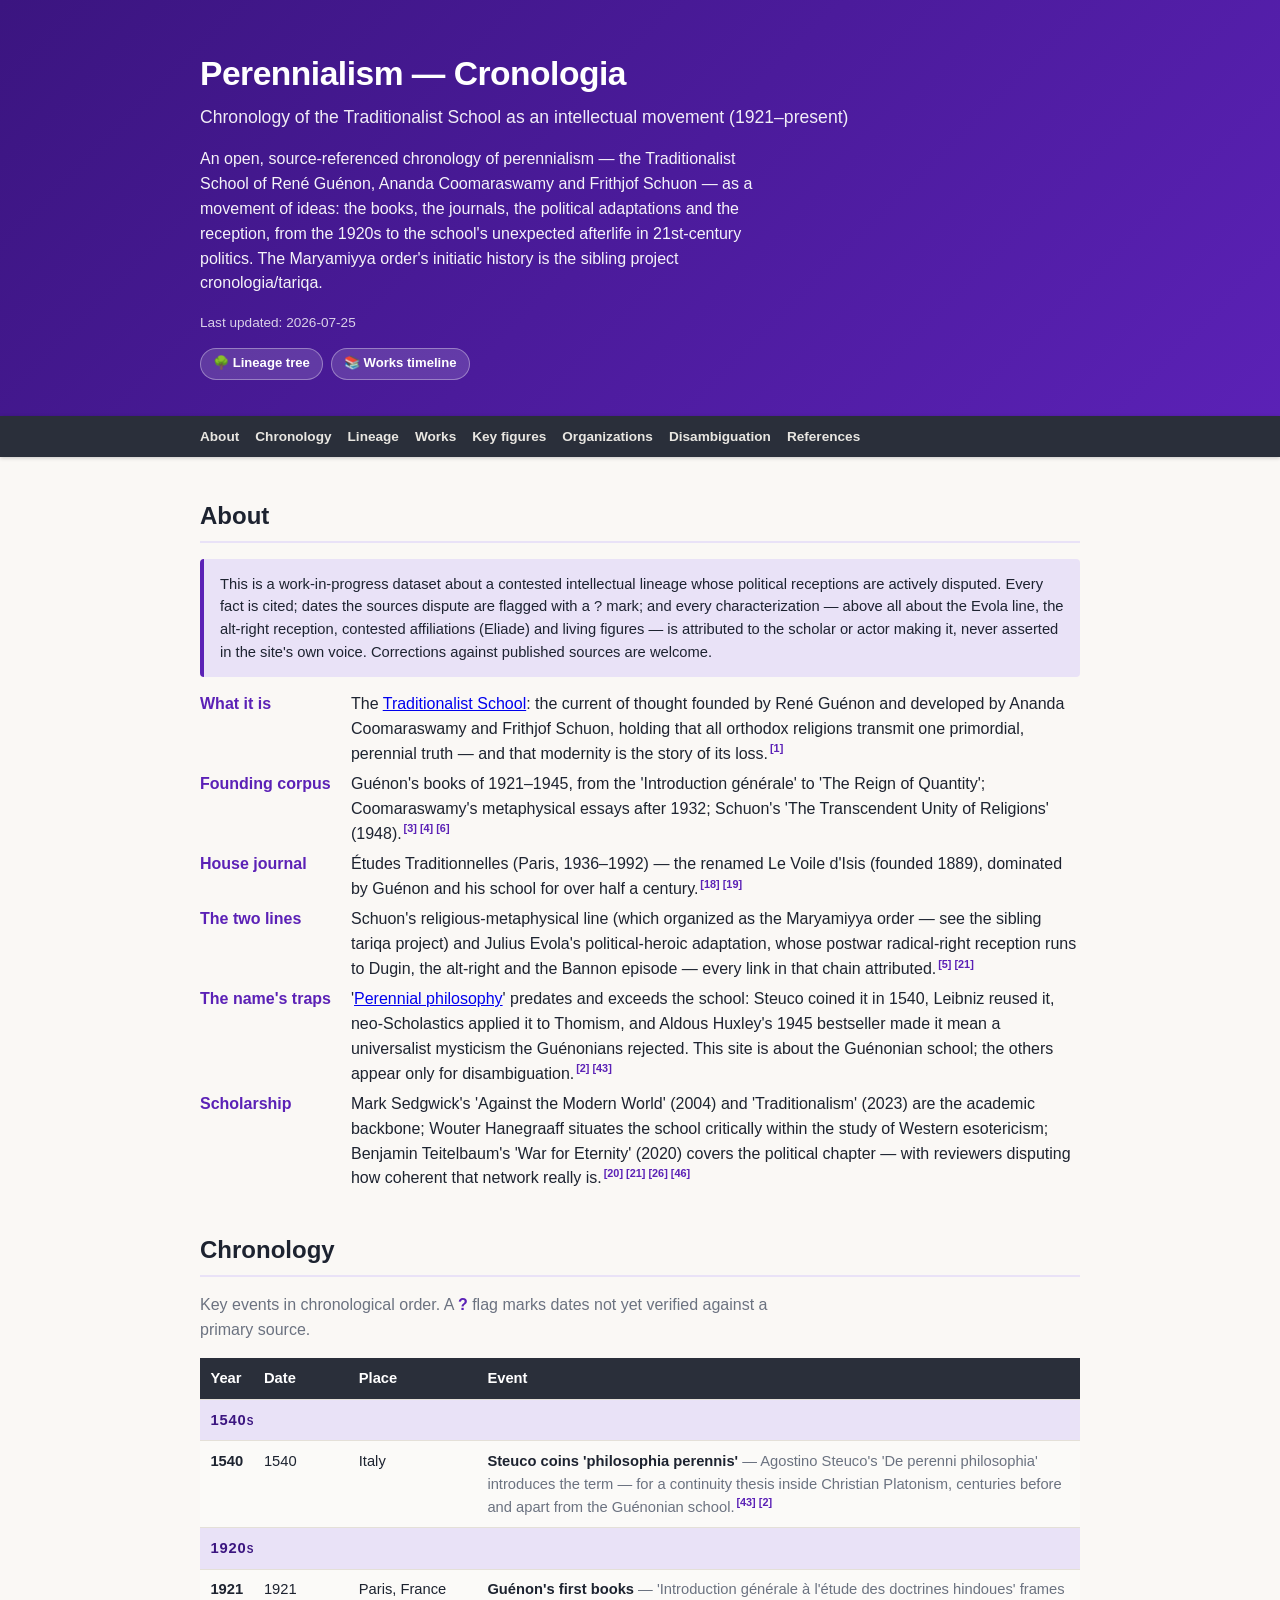
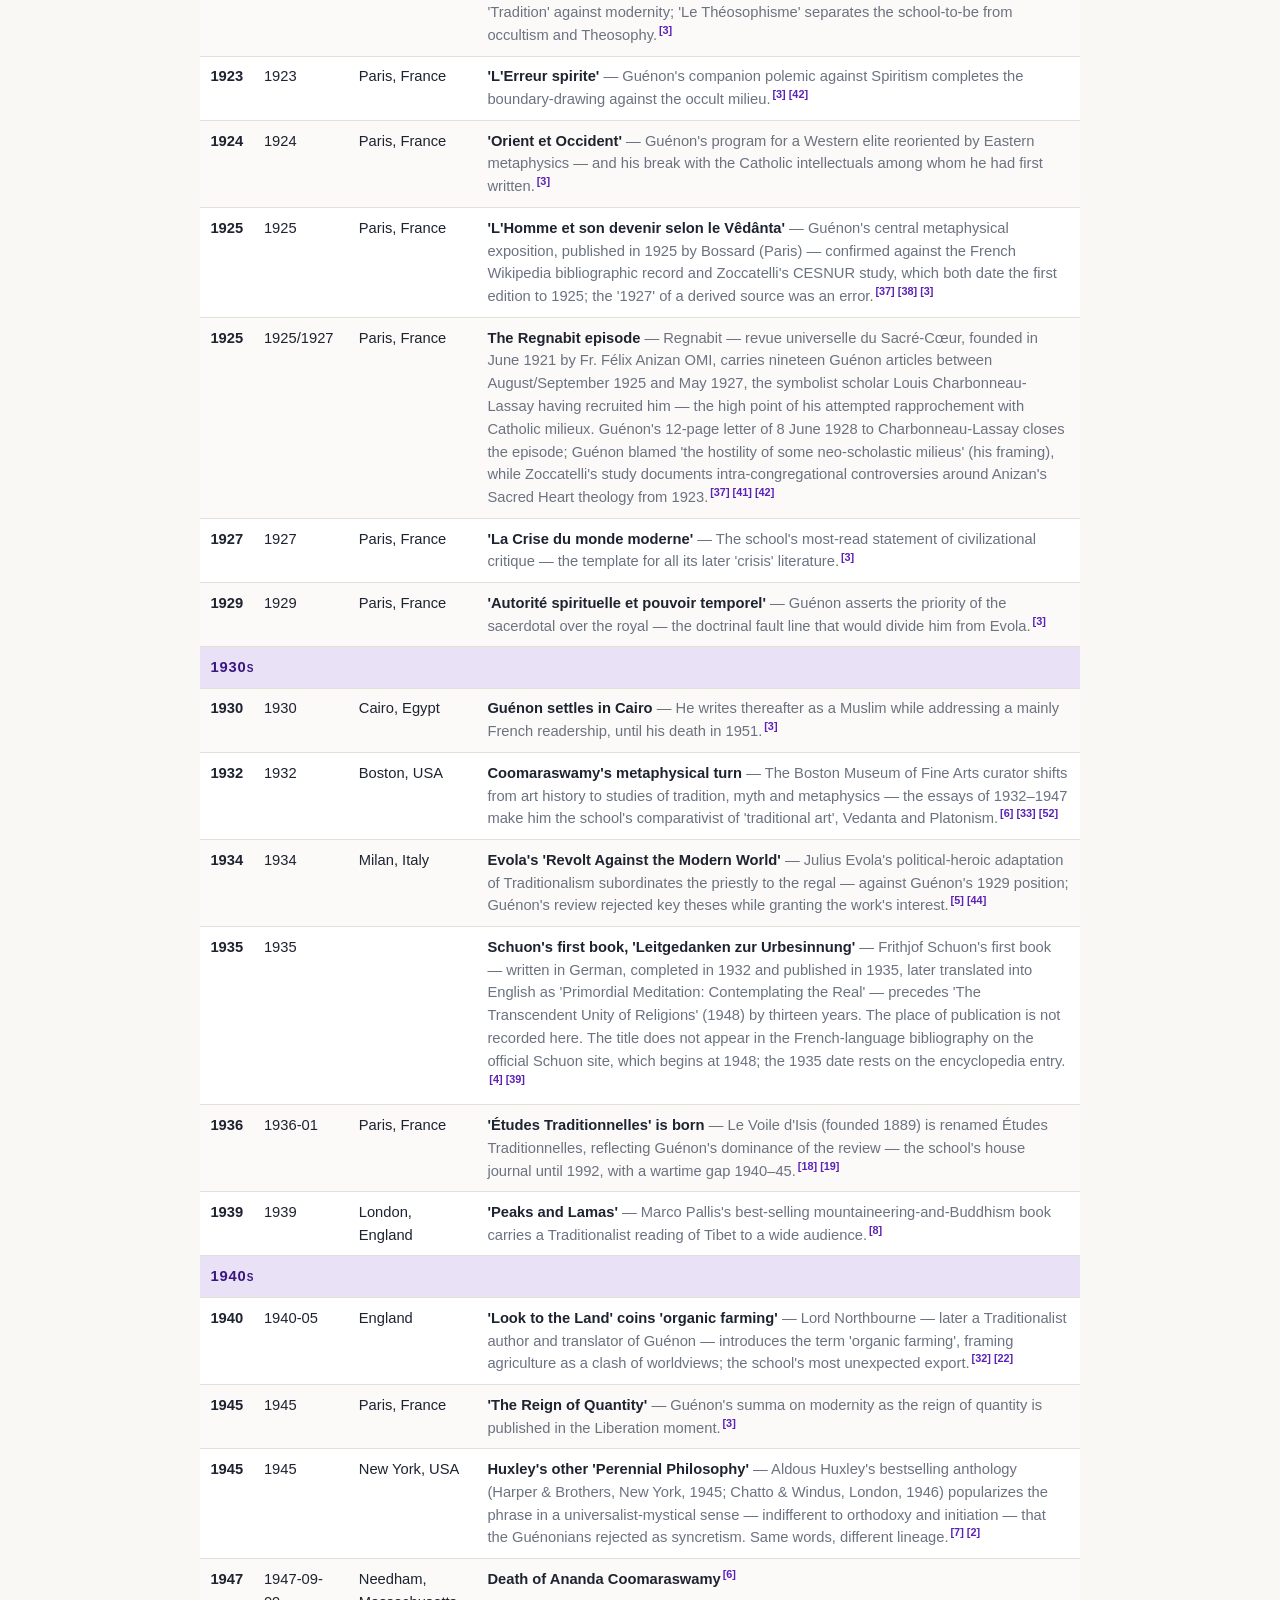
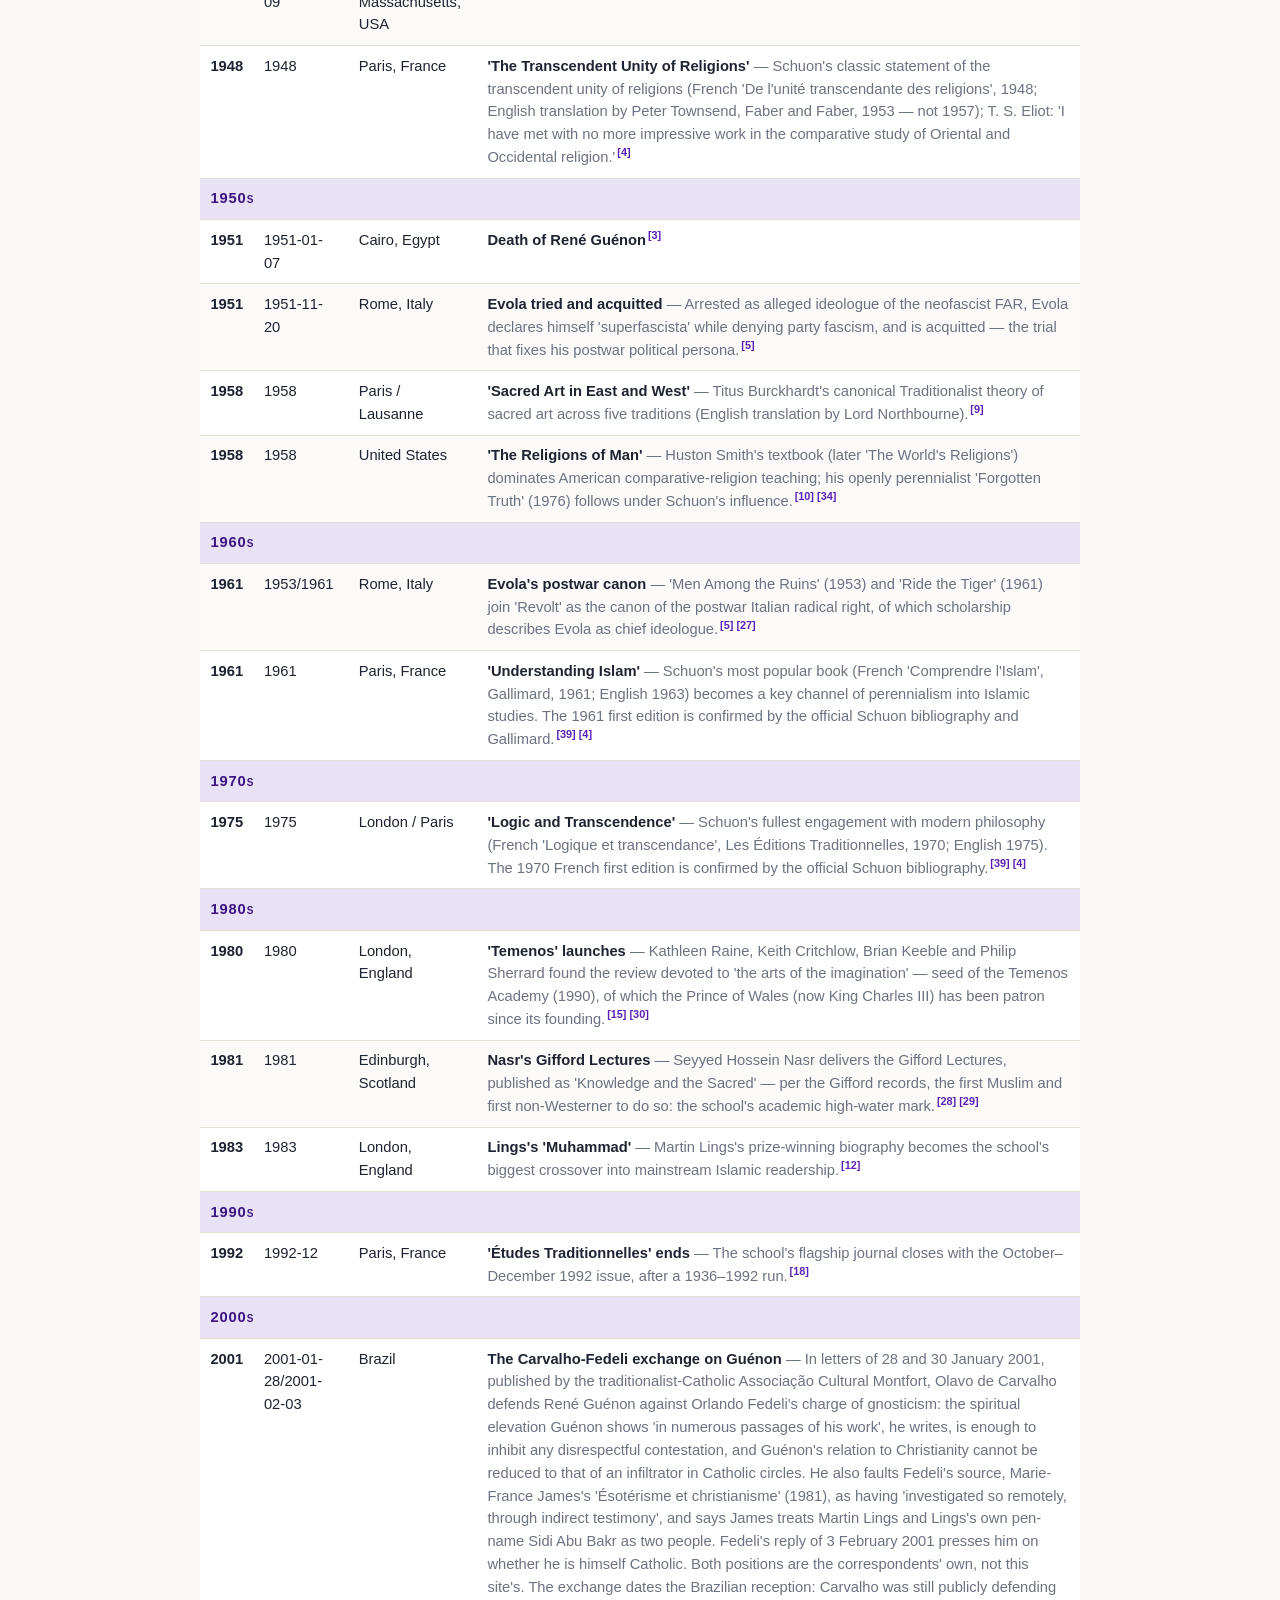
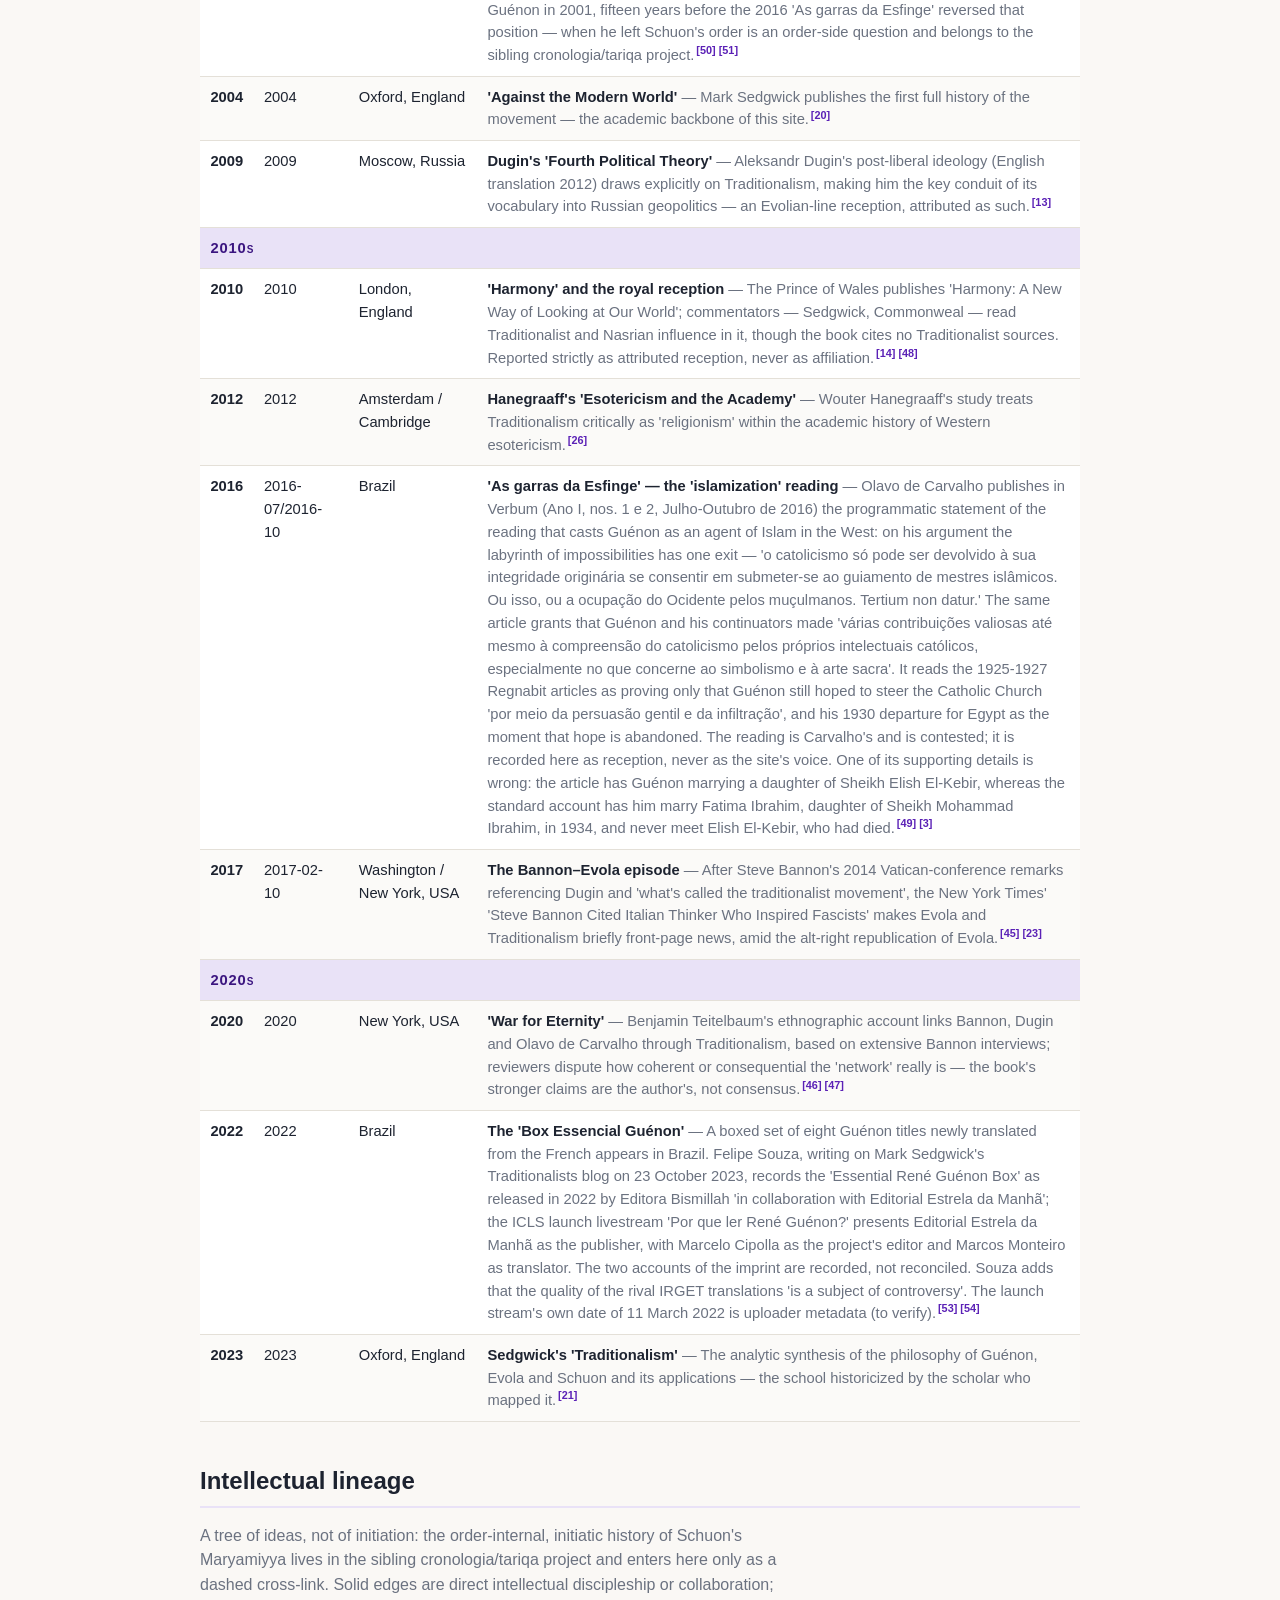
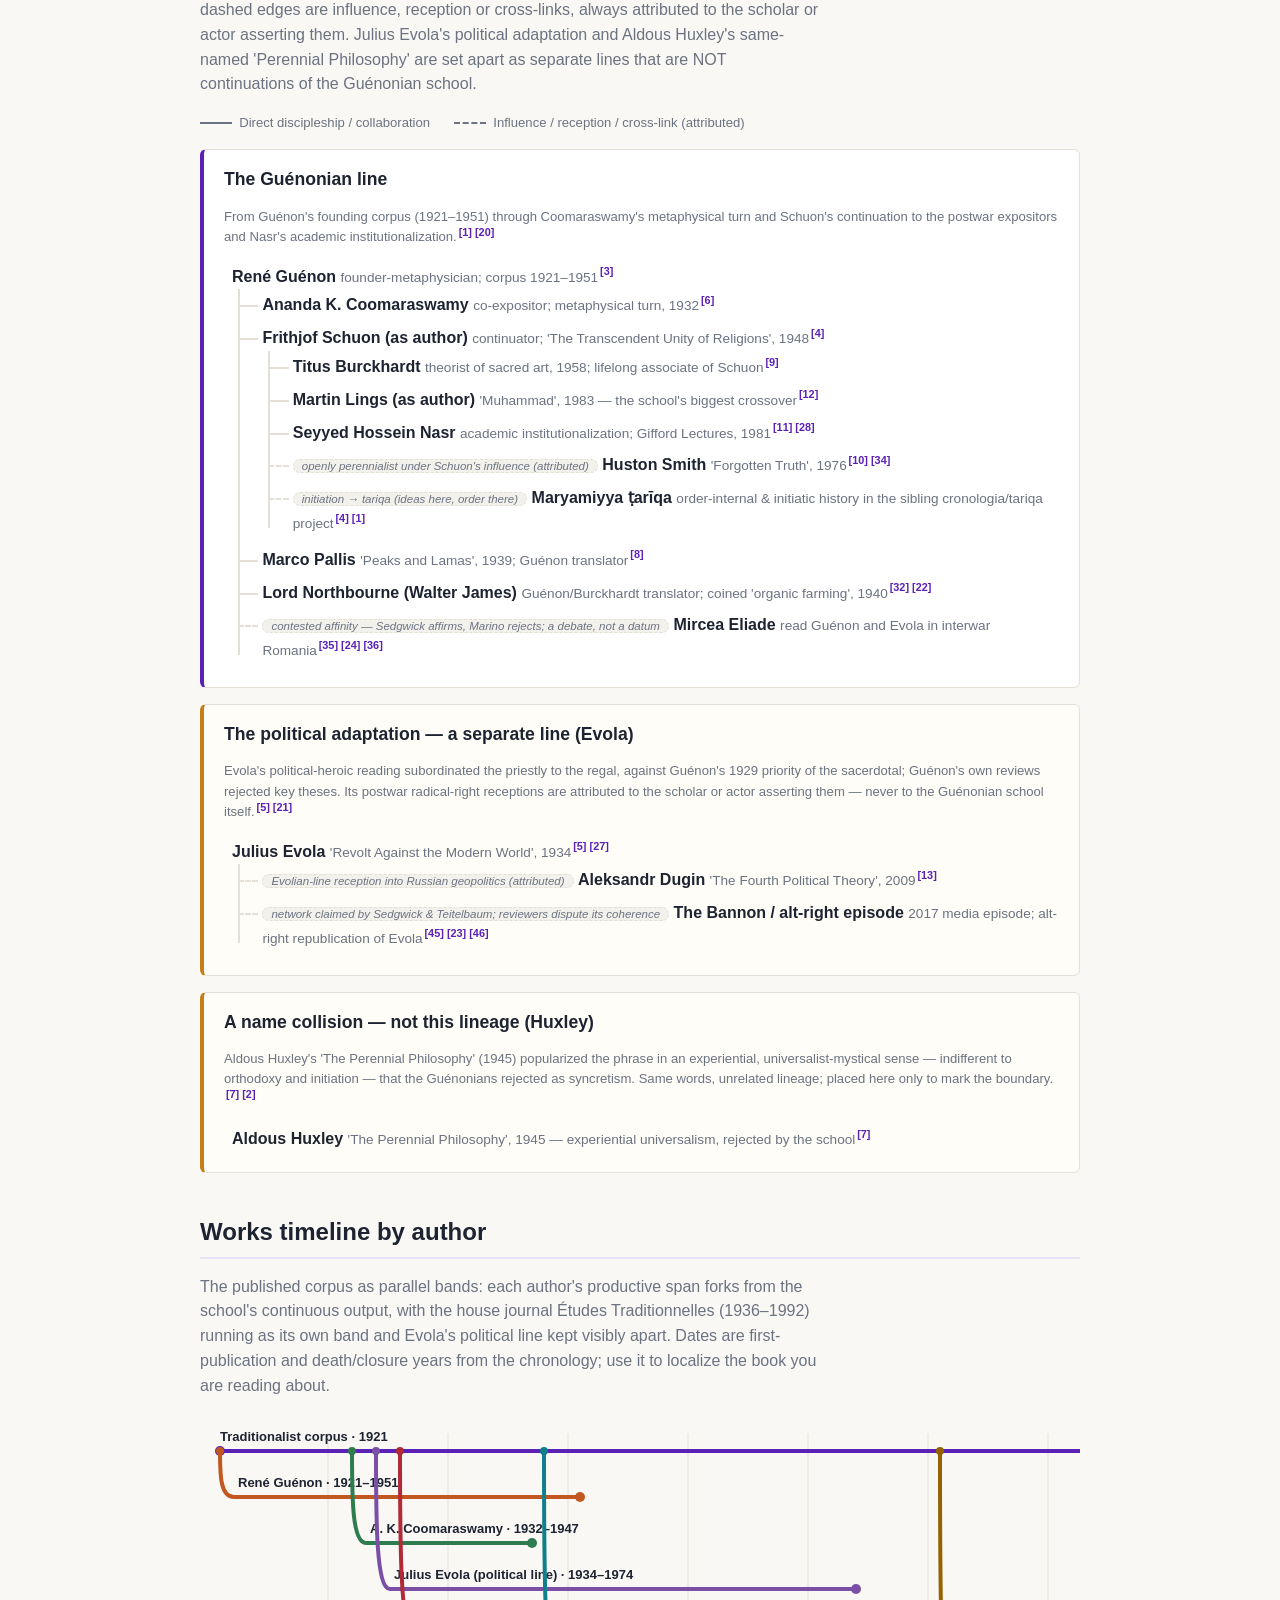
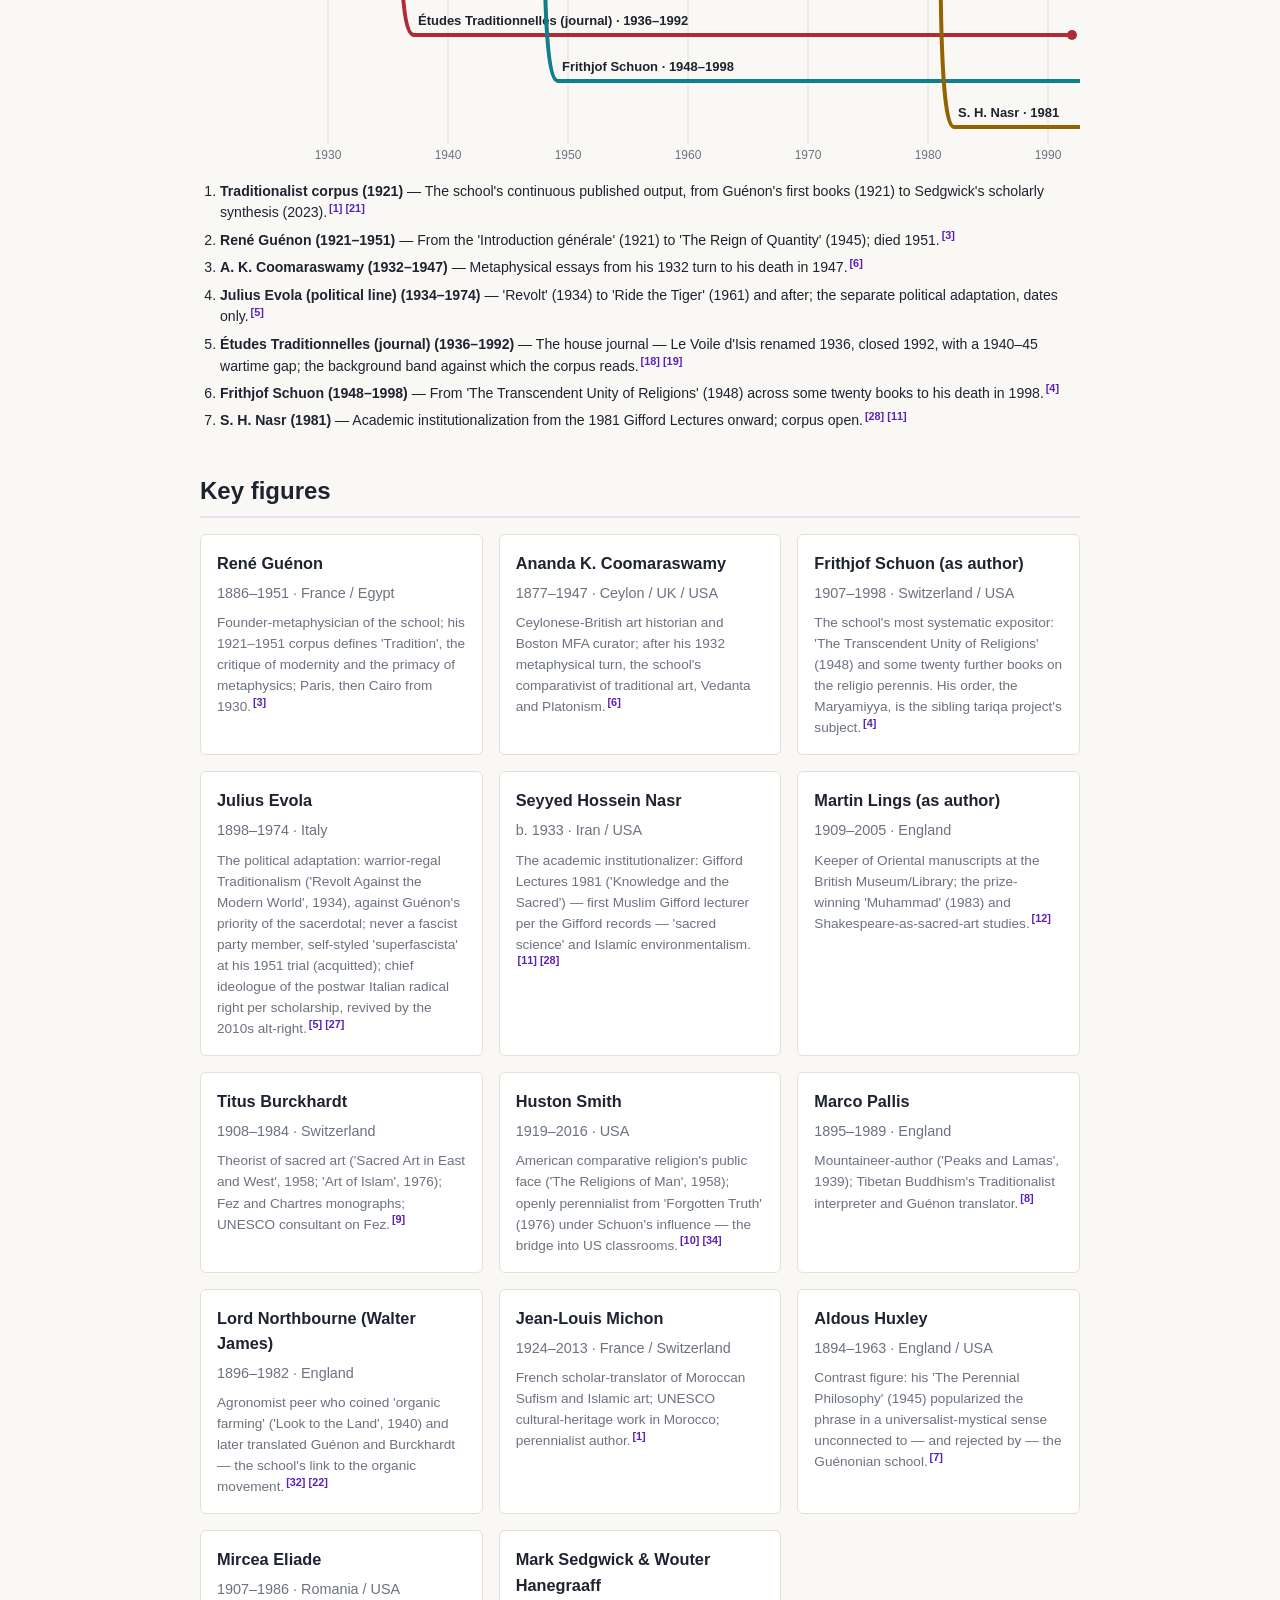
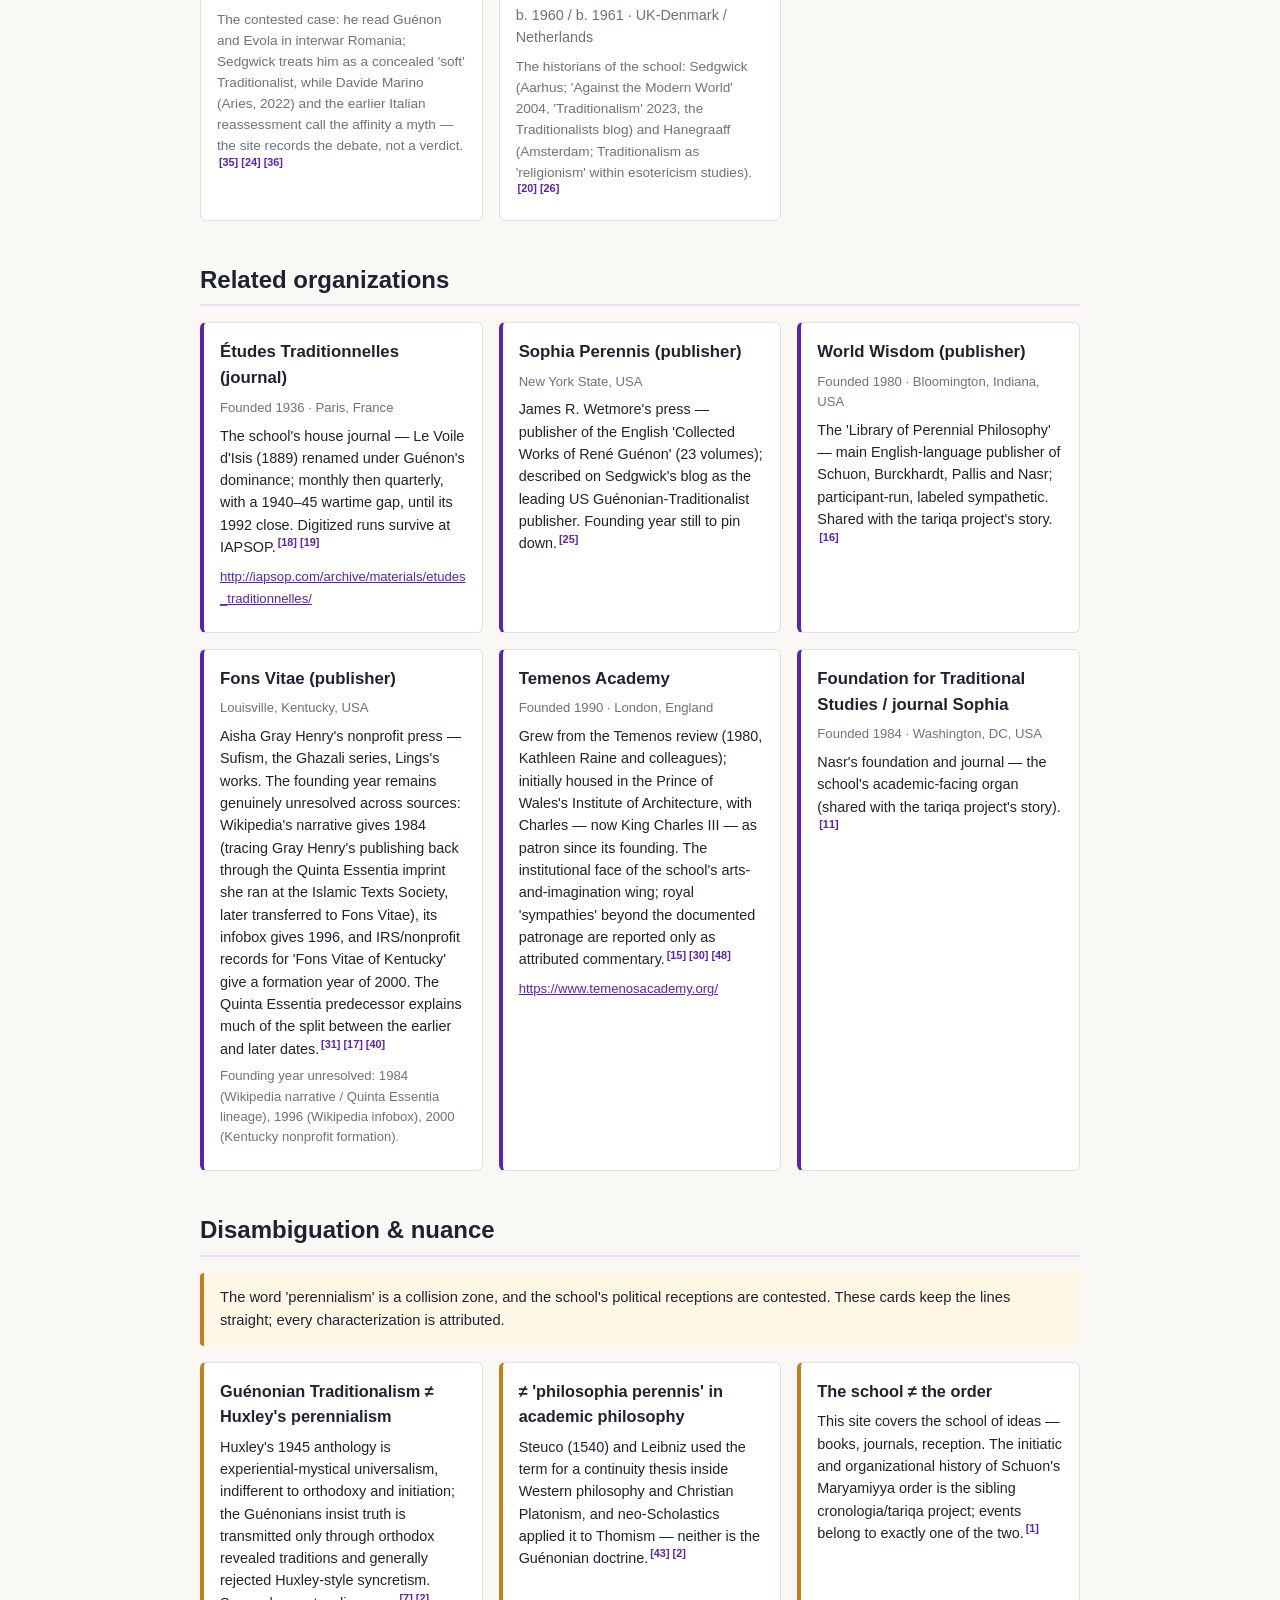
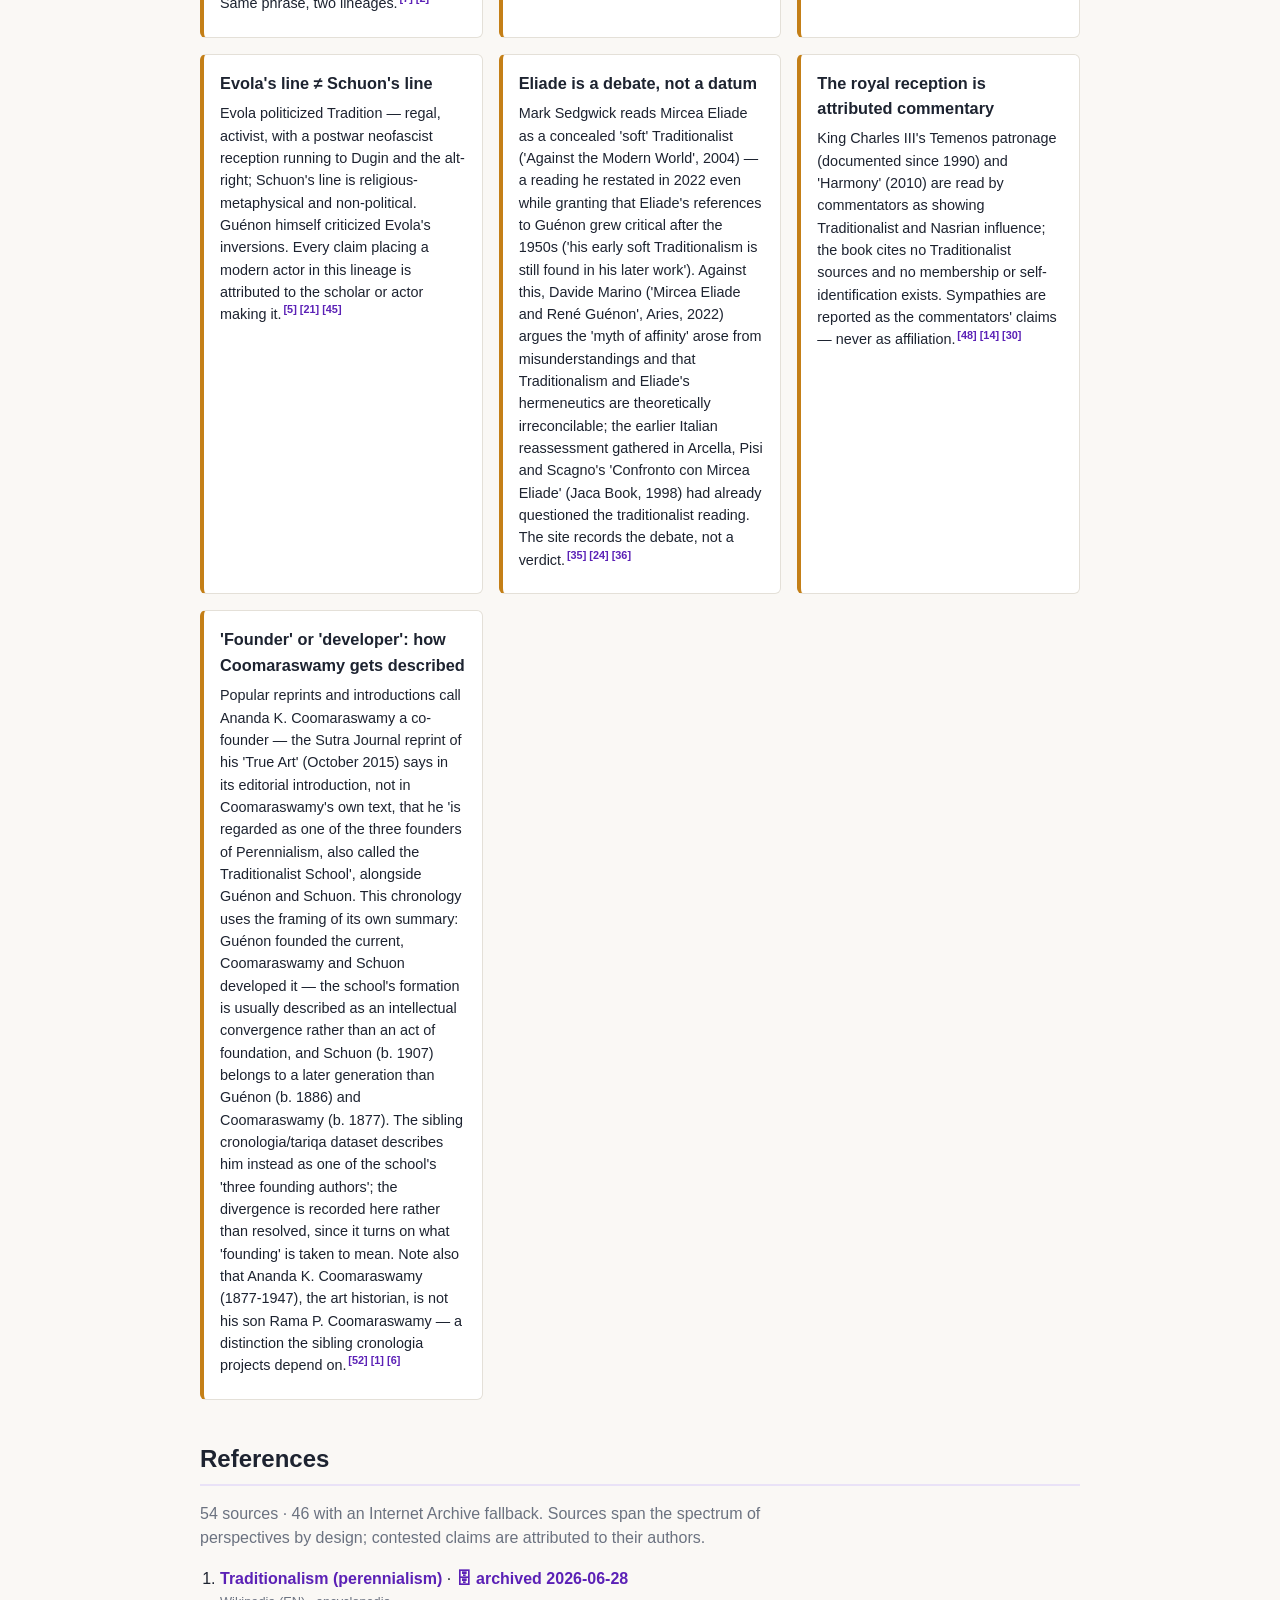
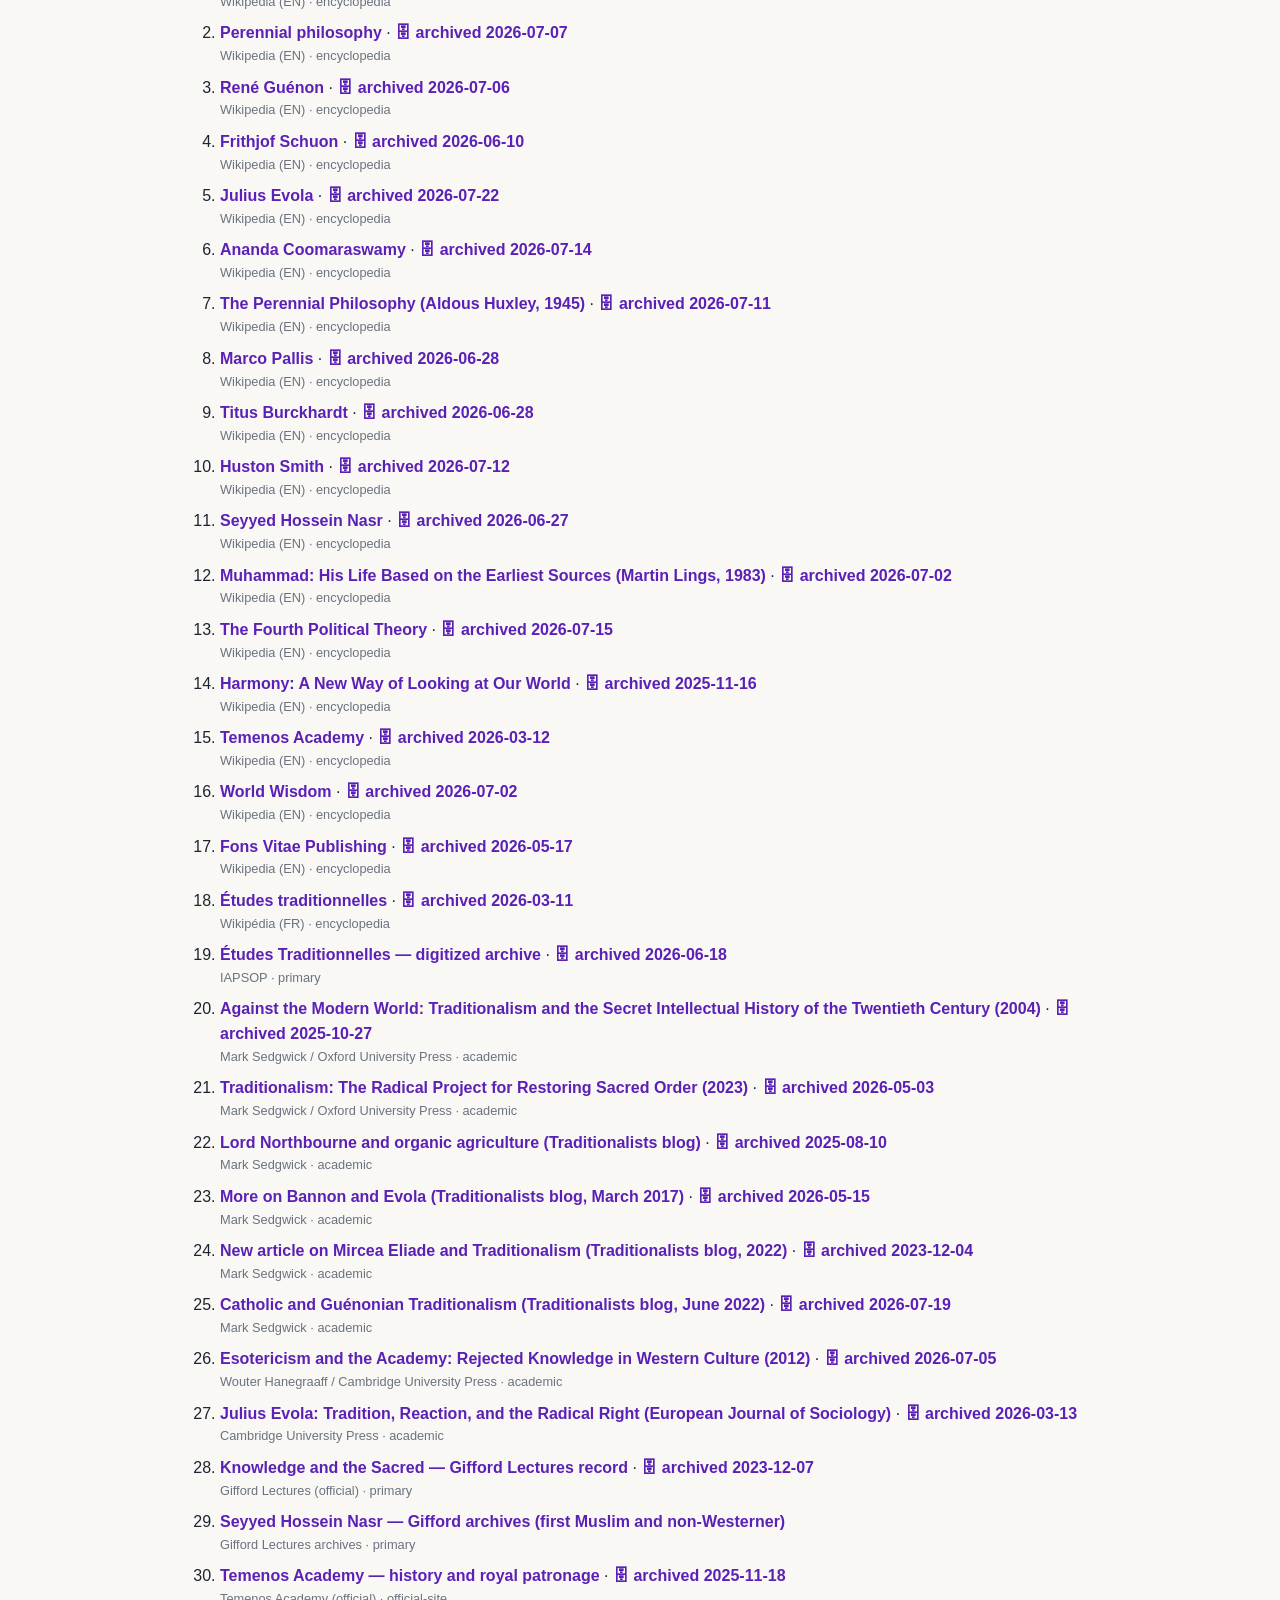
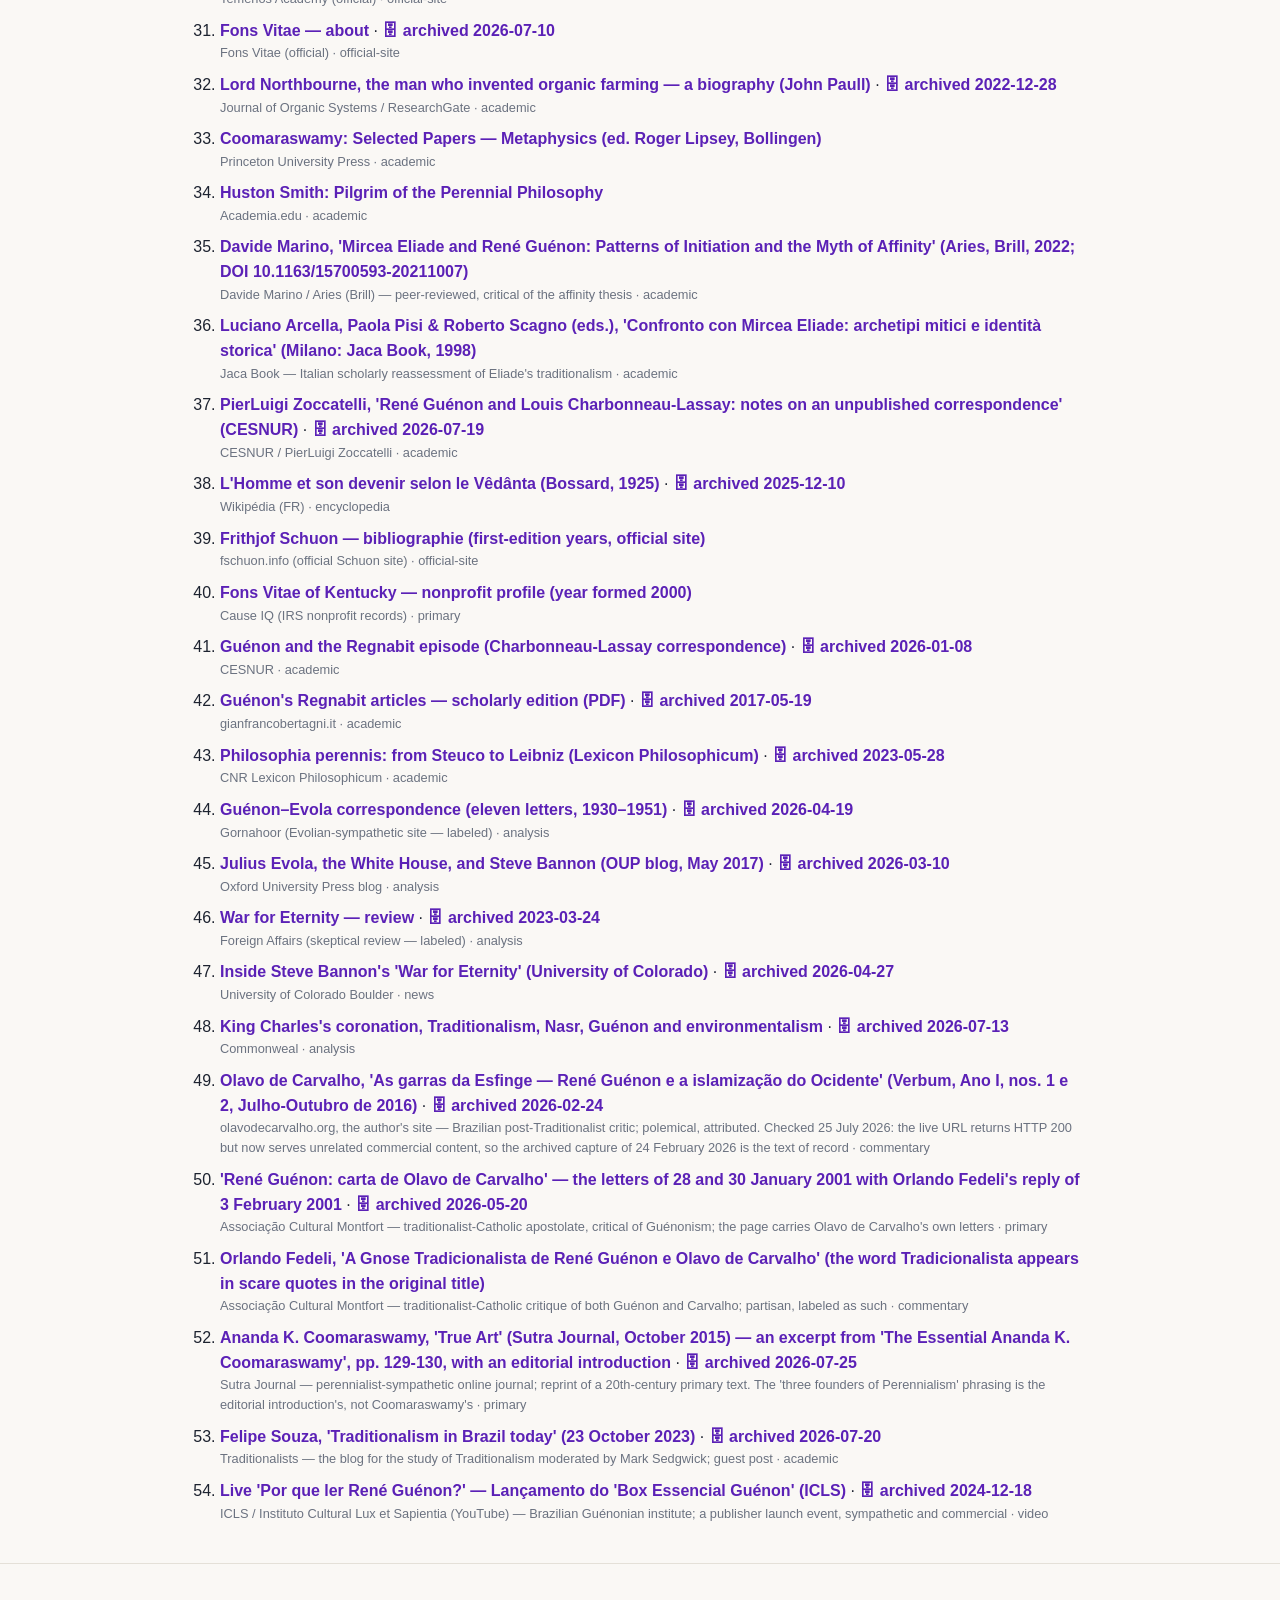
==== commit 3533590d: "Ingest wave-10 reports; add Brazilian reception thread; archiving catch-up Ingested from the wave-10" ====
--- a/docs/index.html
+++ b/docs/index.html
@@ -21,7 +21,7 @@
       <h1>Perennialism — Cronologia</h1>
       <p class="subtitle">Chronology of the Traditionalist School as an intellectual movement (1921–present)</p>
       <p class="lead">An open, source-referenced chronology of perennialism — the Traditionalist School of René Guénon, Ananda Coomaraswamy and Frithjof Schuon — as a movement of ideas: the books, the journals, the political adaptations and the reception, from the 1920s to the school&#39;s unexpected afterlife in 21st-century politics. The Maryamiyya order&#39;s initiatic history is the sibling project cronologia/tariqa.</p>
-      <p class="updated">Last updated: 2026-07-20</p>
+      <p class="updated">Last updated: 2026-07-25</p>
       <div class="viz-chips">
         <a href="#lineage">🌳 Lineage tree</a>
         <a href="#branch-timeline">📚 Works timeline</a>
@@ -133,7 +133,7 @@
           <td class="year">1932</td>
           <td>1932</td>
           <td>Boston, USA</td>
-          <td><strong>Coomaraswamy&#39;s metaphysical turn</strong> <span class="muted">— The Boston Museum of Fine Arts curator shifts from art history to studies of tradition, myth and metaphysics — the essays of 1932–1947 make him the school&#39;s comparativist of &#39;traditional art&#39;, Vedanta and Platonism.</span><sup class="cite"><a href="#ref-6" title="Reference 6">[6]</a> <a href="#ref-33" title="Reference 33">[33]</a></sup></td>
+          <td><strong>Coomaraswamy&#39;s metaphysical turn</strong> <span class="muted">— The Boston Museum of Fine Arts curator shifts from art history to studies of tradition, myth and metaphysics — the essays of 1932–1947 make him the school&#39;s comparativist of &#39;traditional art&#39;, Vedanta and Platonism.</span><sup class="cite"><a href="#ref-6" title="Reference 6">[6]</a> <a href="#ref-33" title="Reference 33">[33]</a> <a href="#ref-52" title="Reference 52">[52]</a></sup></td>
         </tr>
         <tr>
           <td class="year">1934</td>
@@ -142,6 +142,12 @@
           <td><strong>Evola&#39;s &#39;Revolt Against the Modern World&#39;</strong> <span class="muted">— Julius Evola&#39;s political-heroic adaptation of Traditionalism subordinates the priestly to the regal — against Guénon&#39;s 1929 position; Guénon&#39;s review rejected key theses while granting the work&#39;s interest.</span><sup class="cite"><a href="#ref-5" title="Reference 5">[5]</a> <a href="#ref-44" title="Reference 44">[44]</a></sup></td>
         </tr>
         <tr>
+          <td class="year">1935</td>
+          <td>1935</td>
+          <td></td>
+          <td><strong>Schuon&#39;s first book, &#39;Leitgedanken zur Urbesinnung&#39;</strong> <span class="muted">— Frithjof Schuon&#39;s first book — written in German, completed in 1932 and published in 1935, later translated into English as &#39;Primordial Meditation: Contemplating the Real&#39; — precedes &#39;The Transcendent Unity of Religions&#39; (1948) by thirteen years. The place of publication is not recorded here. The title does not appear in the French-language bibliography on the official Schuon site, which begins at 1948; the 1935 date rests on the encyclopedia entry.</span><sup class="cite"><a href="#ref-4" title="Reference 4">[4]</a> <a href="#ref-39" title="Reference 39">[39]</a></sup></td>
+        </tr>
+        <tr>
           <td class="year">1936</td>
           <td>1936-01</td>
           <td>Paris, France</td>
@@ -257,6 +263,12 @@
         </tr>
         <tr class="decade-row"><th colspan="4">2000s</th></tr>
         <tr>
+          <td class="year">2001</td>
+          <td>2001-01-28/2001-02-03</td>
+          <td>Brazil</td>
+          <td><strong>The Carvalho-Fedeli exchange on Guénon</strong> <span class="muted">— In letters of 28 and 30 January 2001, published by the traditionalist-Catholic Associação Cultural Montfort, Olavo de Carvalho defends René Guénon against Orlando Fedeli&#39;s charge of gnosticism: the spiritual elevation Guénon shows &#39;in numerous passages of his work&#39;, he writes, is enough to inhibit any disrespectful contestation, and Guénon&#39;s relation to Christianity cannot be reduced to that of an infiltrator in Catholic circles. He also faults Fedeli&#39;s source, Marie-France James&#39;s &#39;Ésotérisme et christianisme&#39; (1981), as having &#39;investigated so remotely, through indirect testimony&#39;, and says James treats Martin Lings and Lings&#39;s own pen-name Sidi Abu Bakr as two people. Fedeli&#39;s reply of 3 February 2001 presses him on whether he is himself Catholic. Both positions are the correspondents&#39; own, not this site&#39;s. The exchange dates the Brazilian reception: Carvalho was still publicly defending Guénon in 2001, fifteen years before the 2016 &#39;As garras da Esfinge&#39; reversed that position — when he left Schuon&#39;s order is an order-side question and belongs to the sibling cronologia/tariqa project.</span><sup class="cite"><a href="#ref-50" title="Reference 50">[50]</a> <a href="#ref-51" title="Reference 51">[51]</a></sup></td>
+        </tr>
+        <tr>
           <td class="year">2004</td>
           <td>2004</td>
           <td>Oxford, England</td>
@@ -282,6 +294,12 @@
           <td><strong>Hanegraaff&#39;s &#39;Esotericism and the Academy&#39;</strong> <span class="muted">— Wouter Hanegraaff&#39;s study treats Traditionalism critically as &#39;religionism&#39; within the academic history of Western esotericism.</span><sup class="cite"><a href="#ref-26" title="Reference 26">[26]</a></sup></td>
         </tr>
         <tr>
+          <td class="year">2016</td>
+          <td>2016-07/2016-10</td>
+          <td>Brazil</td>
+          <td><strong>&#39;As garras da Esfinge&#39; — the &#39;islamization&#39; reading</strong> <span class="muted">— Olavo de Carvalho publishes in Verbum (Ano I, nos. 1 e 2, Julho-Outubro de 2016) the programmatic statement of the reading that casts Guénon as an agent of Islam in the West: on his argument the labyrinth of impossibilities has one exit — &#39;o catolicismo só pode ser devolvido à sua integridade originária se consentir em submeter-se ao guiamento de mestres islâmicos. Ou isso, ou a ocupação do Ocidente pelos muçulmanos. Tertium non datur.&#39; The same article grants that Guénon and his continuators made &#39;várias contribuições valiosas até mesmo à compreensão do catolicismo pelos próprios intelectuais católicos, especialmente no que concerne ao simbolismo e à arte sacra&#39;. It reads the 1925-1927 Regnabit articles as proving only that Guénon still hoped to steer the Catholic Church &#39;por meio da persuasão gentil e da infiltração&#39;, and his 1930 departure for Egypt as the moment that hope is abandoned. The reading is Carvalho&#39;s and is contested; it is recorded here as reception, never as the site&#39;s voice. One of its supporting details is wrong: the article has Guénon marrying a daughter of Sheikh Elish El-Kebir, whereas the standard account has him marry Fatima Ibrahim, daughter of Sheikh Mohammad Ibrahim, in 1934, and never meet Elish El-Kebir, who had died.</span><sup class="cite"><a href="#ref-49" title="Reference 49">[49]</a> <a href="#ref-3" title="Reference 3">[3]</a></sup></td>
+        </tr>
+        <tr>
           <td class="year">2017</td>
           <td>2017-02-10</td>
           <td>Washington / New York, USA</td>
@@ -293,6 +311,12 @@
           <td>2020</td>
           <td>New York, USA</td>
           <td><strong>&#39;War for Eternity&#39;</strong> <span class="muted">— Benjamin Teitelbaum&#39;s ethnographic account links Bannon, Dugin and Olavo de Carvalho through Traditionalism, based on extensive Bannon interviews; reviewers dispute how coherent or consequential the &#39;network&#39; really is — the book&#39;s stronger claims are the author&#39;s, not consensus.</span><sup class="cite"><a href="#ref-46" title="Reference 46">[46]</a> <a href="#ref-47" title="Reference 47">[47]</a></sup></td>
+        </tr>
+        <tr>
+          <td class="year">2022</td>
+          <td>2022</td>
+          <td>Brazil</td>
+          <td><strong>The &#39;Box Essencial Guénon&#39;</strong> <span class="muted">— A boxed set of eight Guénon titles newly translated from the French appears in Brazil. Felipe Souza, writing on Mark Sedgwick&#39;s Traditionalists blog on 23 October 2023, records the &#39;Essential René Guénon Box&#39; as released in 2022 by Editora Bismillah &#39;in collaboration with Editorial Estrela da Manhã&#39;; the ICLS launch livestream &#39;Por que ler René Guénon?&#39; presents Editorial Estrela da Manhã as the publisher, with Marcelo Cipolla as the project&#39;s editor and Marcos Monteiro as translator. The two accounts of the imprint are recorded, not reconciled. Souza adds that the quality of the rival IRGET translations &#39;is a subject of controversy&#39;. The launch stream&#39;s own date of 11 March 2022 is uploader metadata (to verify).</span><sup class="cite"><a href="#ref-53" title="Reference 53">[53]</a> <a href="#ref-54" title="Reference 54">[54]</a></sup></td>
         </tr>
         <tr>
           <td class="year">2023</td>
@@ -559,12 +583,16 @@
         <h3>The royal reception is attributed commentary</h3>
         <p>King Charles III&#39;s Temenos patronage (documented since 1990) and &#39;Harmony&#39; (2010) are read by commentators as showing Traditionalist and Nasrian influence; the book cites no Traditionalist sources and no membership or self-identification exists. Sympathies are reported as the commentators&#39; claims — never as affiliation.<sup class="cite"><a href="#ref-48" title="Reference 48">[48]</a> <a href="#ref-14" title="Reference 14">[14]</a> <a href="#ref-30" title="Reference 30">[30]</a></sup></p>
       </div>
+      <div class="cp-card">
+        <h3>&#39;Founder&#39; or &#39;developer&#39;: how Coomaraswamy gets described</h3>
+        <p>Popular reprints and introductions call Ananda K. Coomaraswamy a co-founder — the Sutra Journal reprint of his &#39;True Art&#39; (October 2015) says in its editorial introduction, not in Coomaraswamy&#39;s own text, that he &#39;is regarded as one of the three founders of Perennialism, also called the Traditionalist School&#39;, alongside Guénon and Schuon. This chronology uses the framing of its own summary: Guénon founded the current, Coomaraswamy and Schuon developed it — the school&#39;s formation is usually described as an intellectual convergence rather than an act of foundation, and Schuon (b. 1907) belongs to a later generation than Guénon (b. 1886) and Coomaraswamy (b. 1877). The sibling cronologia/tariqa dataset describes him instead as one of the school&#39;s &#39;three founding authors&#39;; the divergence is recorded here rather than resolved, since it turns on what &#39;founding&#39; is taken to mean. Note also that Ananda K. Coomaraswamy (1877-1947), the art historian, is not his son Rama P. Coomaraswamy — a distinction the sibling cronologia projects depend on.<sup class="cite"><a href="#ref-52" title="Reference 52">[52]</a> <a href="#ref-1" title="Reference 1">[1]</a> <a href="#ref-6" title="Reference 6">[6]</a></sup></p>
+      </div>
       </div>
     </section>
 
     <section id="references">
       <h2>References</h2>
-      <p class="section-intro">48 sources · 40 with an Internet Archive fallback. Sources span the
+      <p class="section-intro">54 sources · 46 with an Internet Archive fallback. Sources span the
       spectrum of perspectives by design; contested claims are attributed to their authors.</p>
       <ol class="references">
         <li id="ref-1">
@@ -688,7 +716,7 @@
           <span class="ref-meta">Temenos Academy (official) · official-site</span>
         </li>
         <li id="ref-31">
-          <a href="https://fonsvitae.com/about-us/" rel="noopener noreferrer" target="_blank">Fons Vitae — about</a>
+          <a href="https://fonsvitae.com/about-us/" rel="noopener noreferrer" target="_blank">Fons Vitae — about</a> · <a class="archive-link" href="https://web.archive.org/web/20260710000626/https://fonsvitae.com/about-us/" rel="noopener noreferrer" target="_blank">🗄 archived 2026-07-10</a>
           <span class="ref-meta">Fons Vitae (official) · official-site</span>
         </li>
         <li id="ref-32">
@@ -758,6 +786,30 @@
         <li id="ref-48">
           <a href="https://www.commonwealmagazine.org/king-charles-coronation-traditionalism-nasr-guenon-environmentalism" rel="noopener noreferrer" target="_blank">King Charles&#39;s coronation, Traditionalism, Nasr, Guénon and environmentalism</a> · <a class="archive-link" href="https://web.archive.org/web/20260713003143/https://www.commonwealmagazine.org/king-charles-coronation-traditionalism-nasr-guenon-environmentalism" rel="noopener noreferrer" target="_blank">🗄 archived 2026-07-13</a>
           <span class="ref-meta">Commonweal · analysis</span>
+        </li>
+        <li id="ref-49">
+          <a href="https://olavodecarvalho.org/as-garras-da-esfinge-rene-guenon-e-a-islamizacao-do-ocidente/" rel="noopener noreferrer" target="_blank">Olavo de Carvalho, &#39;As garras da Esfinge — René Guénon e a islamização do Ocidente&#39; (Verbum, Ano I, nos. 1 e 2, Julho-Outubro de 2016)</a> · <a class="archive-link" href="https://web.archive.org/web/20260224103523/https://olavodecarvalho.org/as-garras-da-esfinge-rene-guenon-e-a-islamizacao-do-ocidente/" rel="noopener noreferrer" target="_blank">🗄 archived 2026-02-24</a>
+          <span class="ref-meta">olavodecarvalho.org, the author&#39;s site — Brazilian post-Traditionalist critic; polemical, attributed. Checked 25 July 2026: the live URL returns HTTP 200 but now serves unrelated commercial content, so the archived capture of 24 February 2026 is the text of record · commentary</span>
+        </li>
+        <li id="ref-50">
+          <a href="https://www.montfort.org.br/bra/cartas/gnose/20040728192545/" rel="noopener noreferrer" target="_blank">&#39;René Guénon: carta de Olavo de Carvalho&#39; — the letters of 28 and 30 January 2001 with Orlando Fedeli&#39;s reply of 3 February 2001</a> · <a class="archive-link" href="https://web.archive.org/web/20260520193038/https://www.montfort.org.br/bra/cartas/gnose/20040728192545/" rel="noopener noreferrer" target="_blank">🗄 archived 2026-05-20</a>
+          <span class="ref-meta">Associação Cultural Montfort — traditionalist-Catholic apostolate, critical of Guénonism; the page carries Olavo de Carvalho&#39;s own letters · primary</span>
+        </li>
+        <li id="ref-51">
+          <a href="https://www.montfort.org.br/bra/cadernos/religiao/guenon/" rel="noopener noreferrer" target="_blank">Orlando Fedeli, &#39;A Gnose Tradicionalista de René Guénon e Olavo de Carvalho&#39; (the word Tradicionalista appears in scare quotes in the original title)</a>
+          <span class="ref-meta">Associação Cultural Montfort — traditionalist-Catholic critique of both Guénon and Carvalho; partisan, labeled as such · commentary</span>
+        </li>
+        <li id="ref-52">
+          <a href="https://www.sutrajournal.com/coomaraswamy-true-art" rel="noopener noreferrer" target="_blank">Ananda K. Coomaraswamy, &#39;True Art&#39; (Sutra Journal, October 2015) — an excerpt from &#39;The Essential Ananda K. Coomaraswamy&#39;, pp. 129-130, with an editorial introduction</a> · <a class="archive-link" href="https://web.archive.org/web/20260725002956/https://www.sutrajournal.com/coomaraswamy-true-art" rel="noopener noreferrer" target="_blank">🗄 archived 2026-07-25</a>
+          <span class="ref-meta">Sutra Journal — perennialist-sympathetic online journal; reprint of a 20th-century primary text. The &#39;three founders of Perennialism&#39; phrasing is the editorial introduction&#39;s, not Coomaraswamy&#39;s · primary</span>
+        </li>
+        <li id="ref-53">
+          <a href="https://traditionalistblog.blogspot.com/2023/10/traditionalism-in-brazil-today.html" rel="noopener noreferrer" target="_blank">Felipe Souza, &#39;Traditionalism in Brazil today&#39; (23 October 2023)</a> · <a class="archive-link" href="https://web.archive.org/web/20260720013504/https://traditionalistblog.blogspot.com/2023/10/traditionalism-in-brazil-today.html" rel="noopener noreferrer" target="_blank">🗄 archived 2026-07-20</a>
+          <span class="ref-meta">Traditionalists — the blog for the study of Traditionalism moderated by Mark Sedgwick; guest post · academic</span>
+        </li>
+        <li id="ref-54">
+          <a href="https://www.youtube.com/watch?v=r2ROPEN9wJI" rel="noopener noreferrer" target="_blank">Live &#39;Por que ler René Guénon?&#39; — Lançamento do &#39;Box Essencial Guénon&#39; (ICLS)</a> · <a class="archive-link" href="https://web.archive.org/web/20241218114659/https://www.youtube.com/watch?v=r2ROPEN9wJI" rel="noopener noreferrer" target="_blank">🗄 archived 2024-12-18</a>
+          <span class="ref-meta">ICLS / Instituto Cultural Lux et Sapientia (YouTube) — Brazilian Guénonian institute; a publisher launch event, sympathetic and commercial · video</span>
         </li>
       </ol>
     </section>
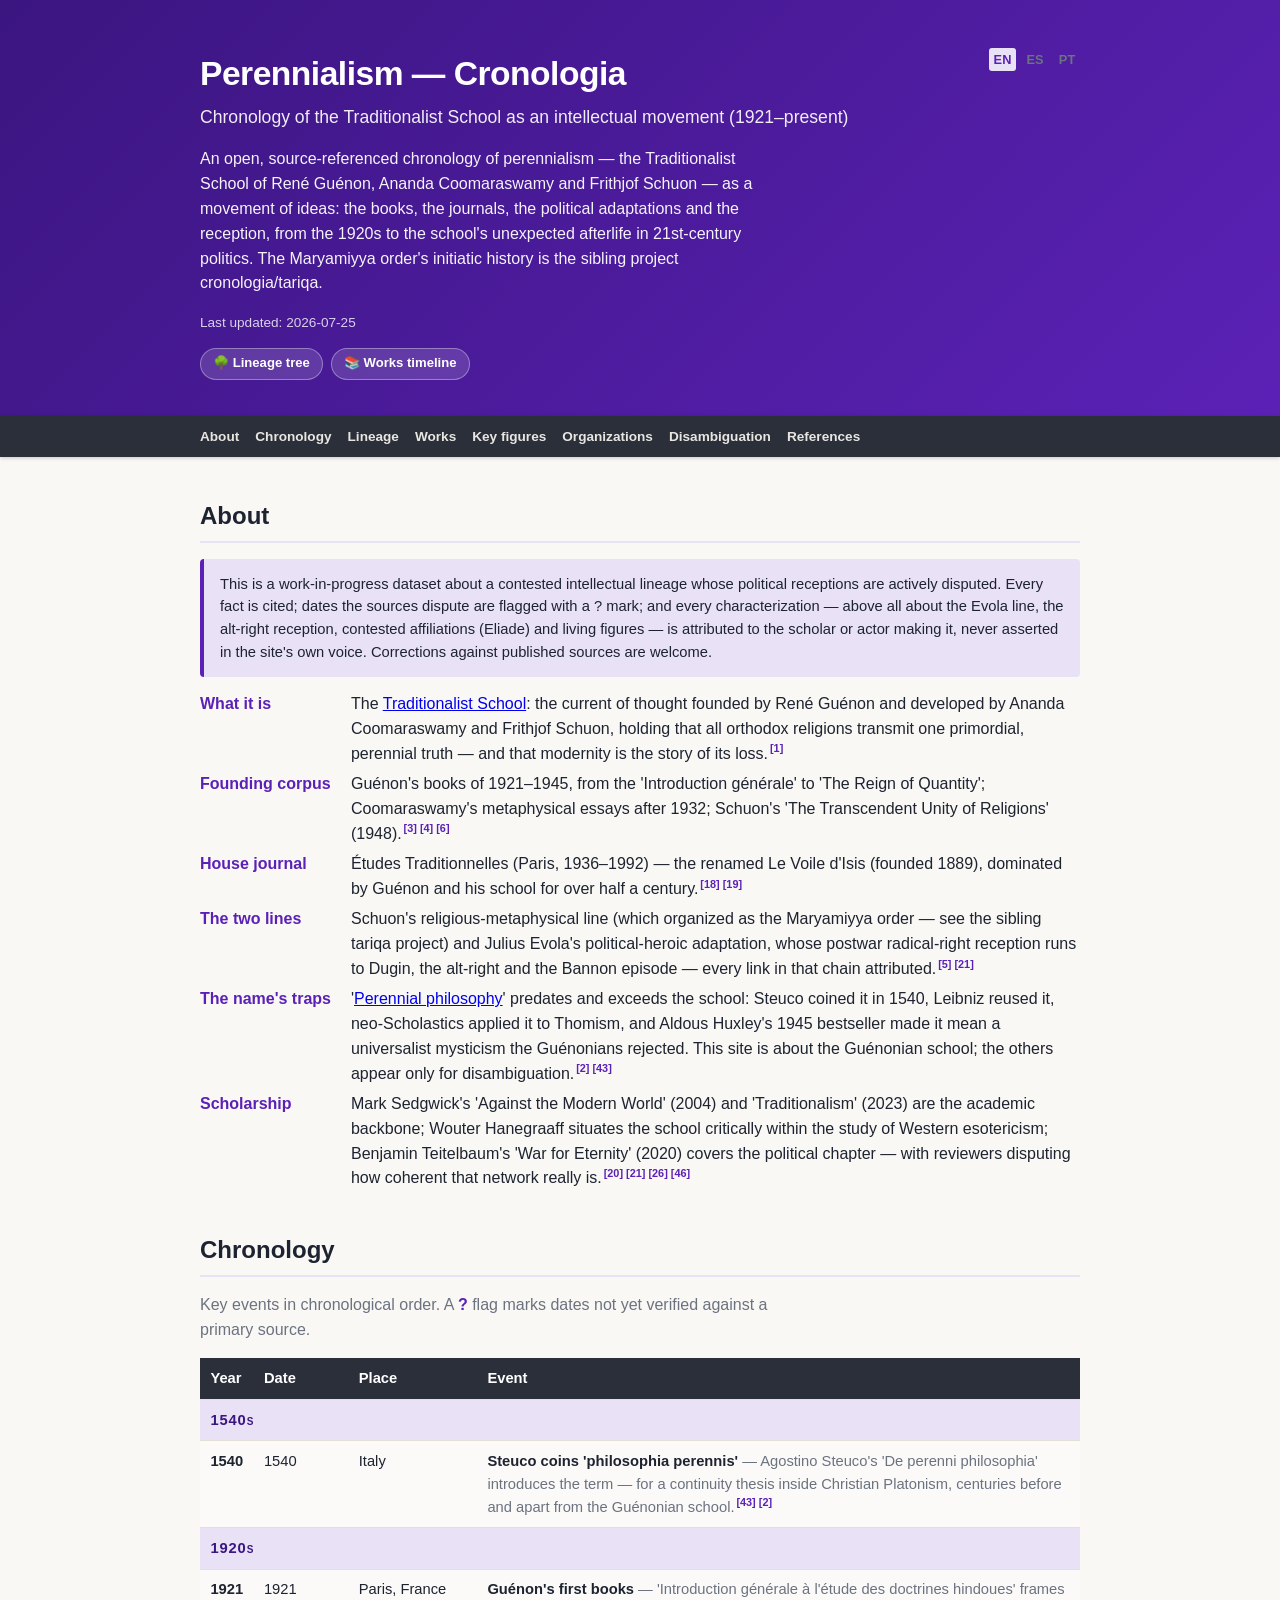
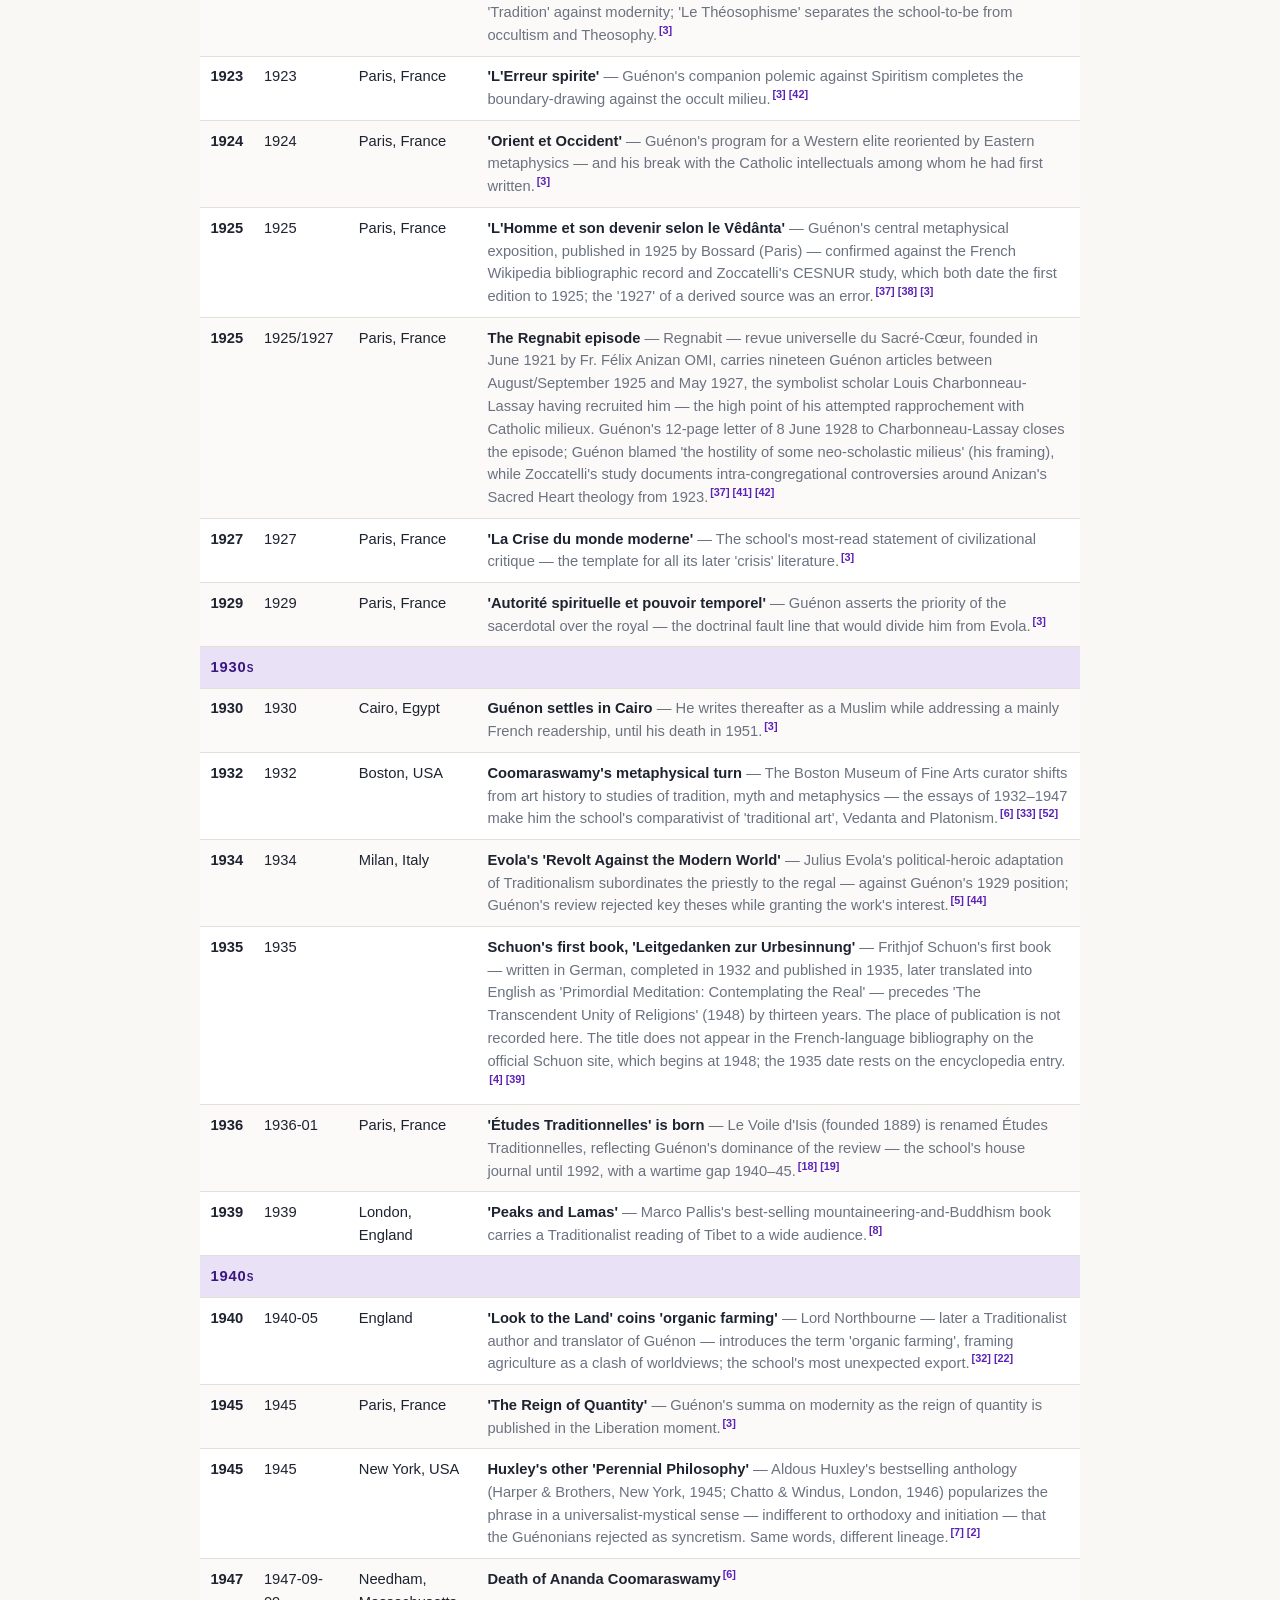
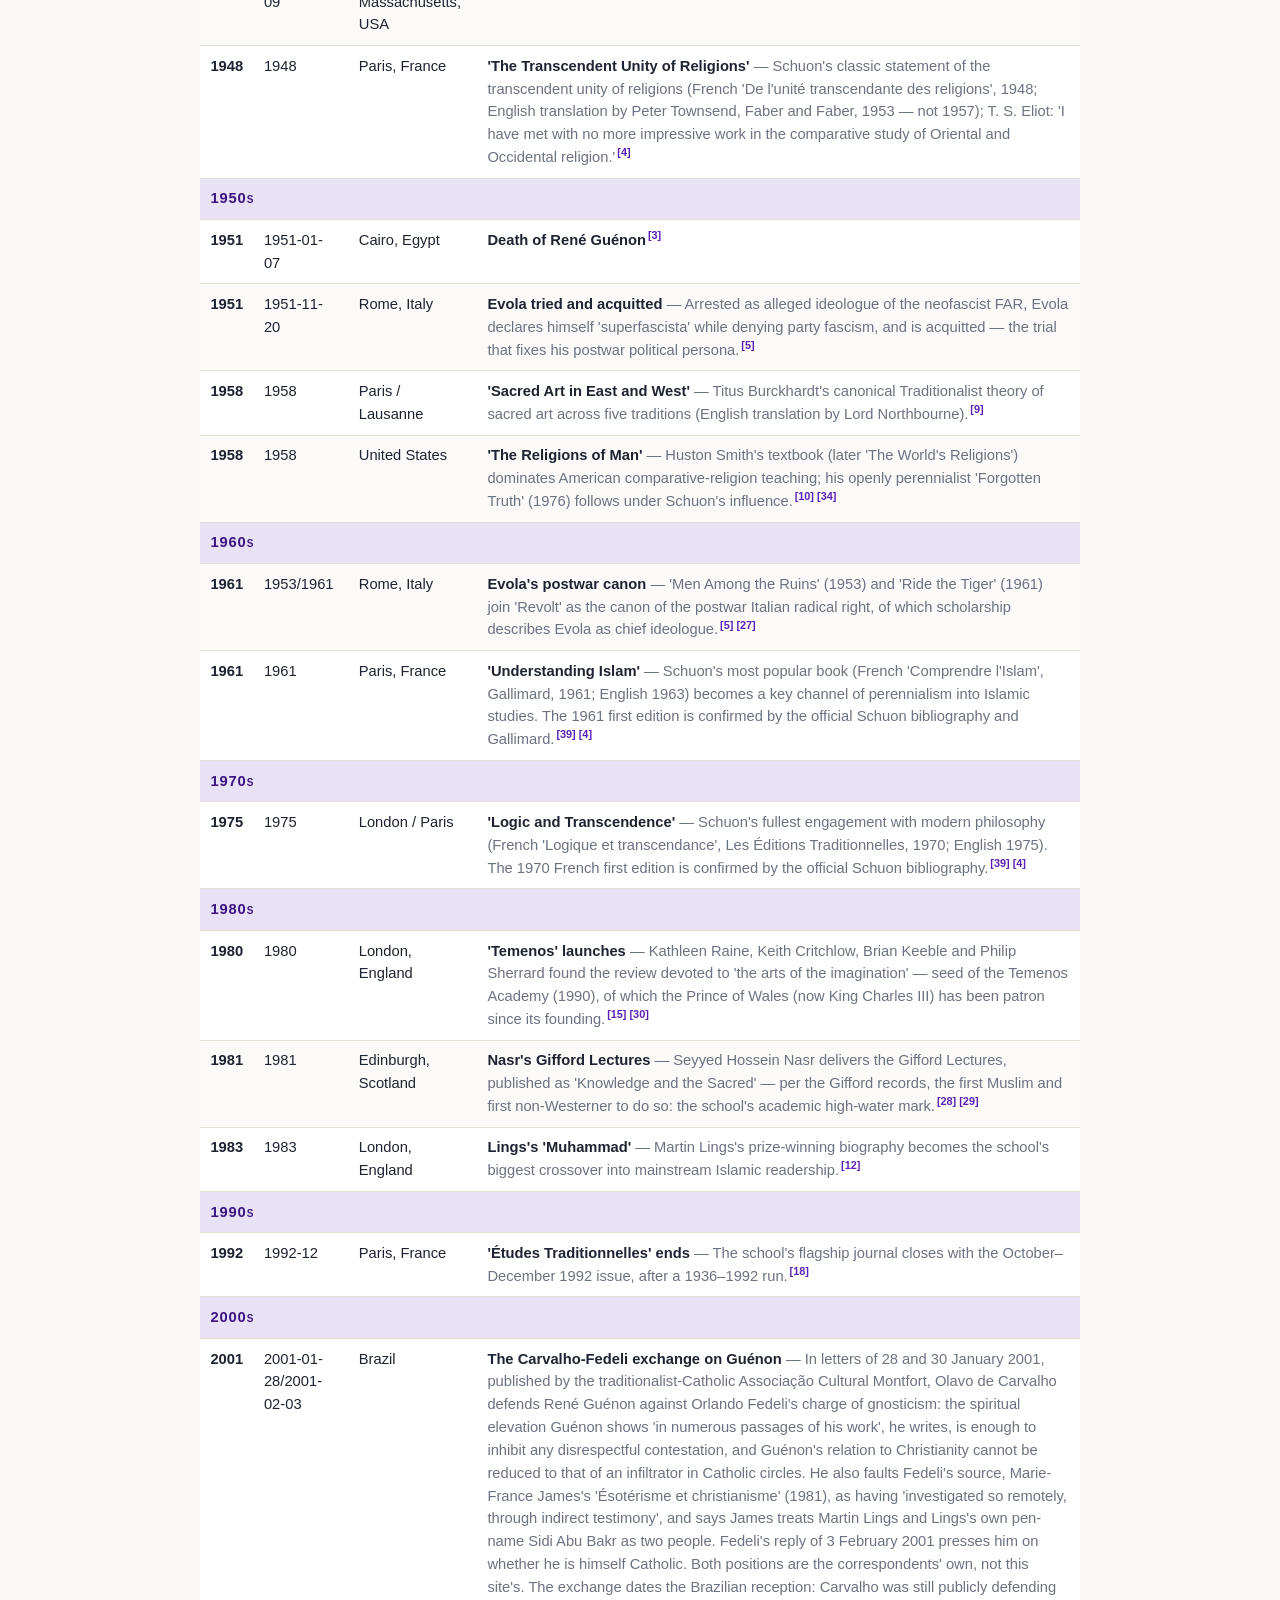
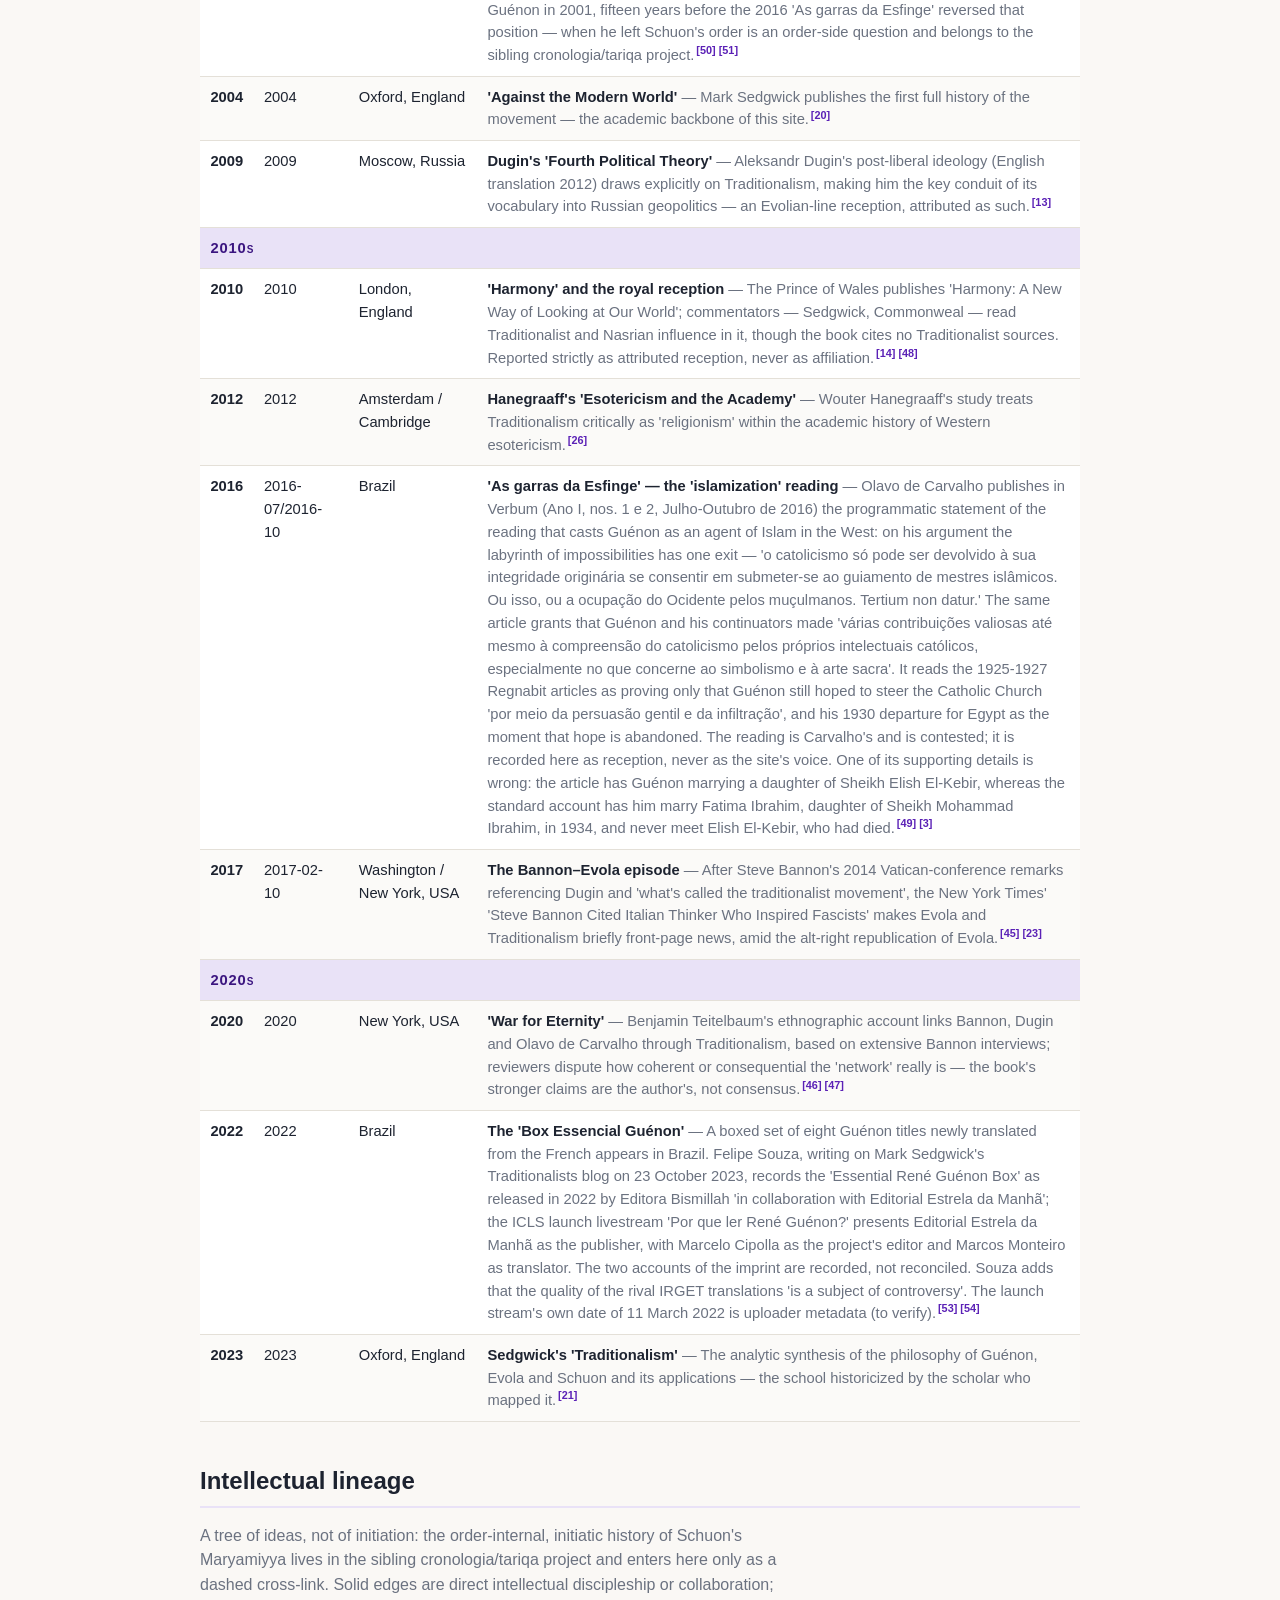
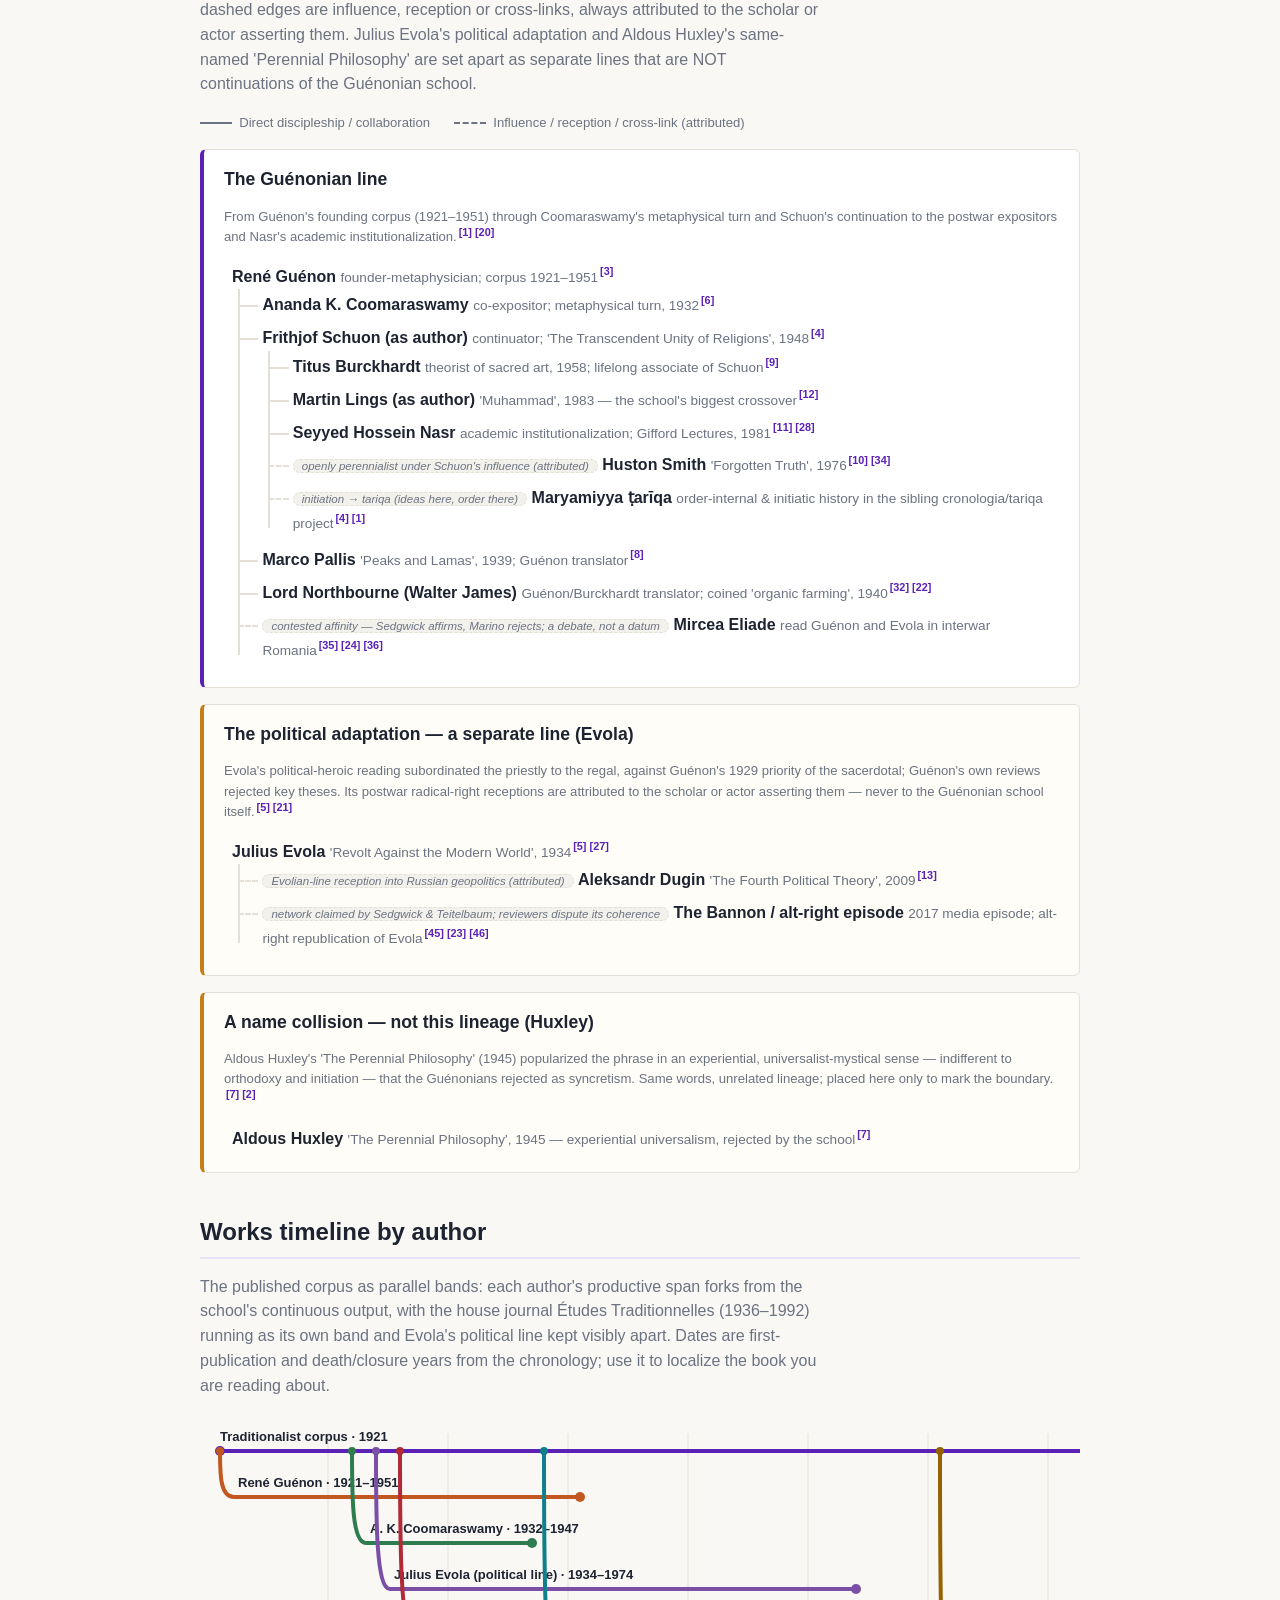
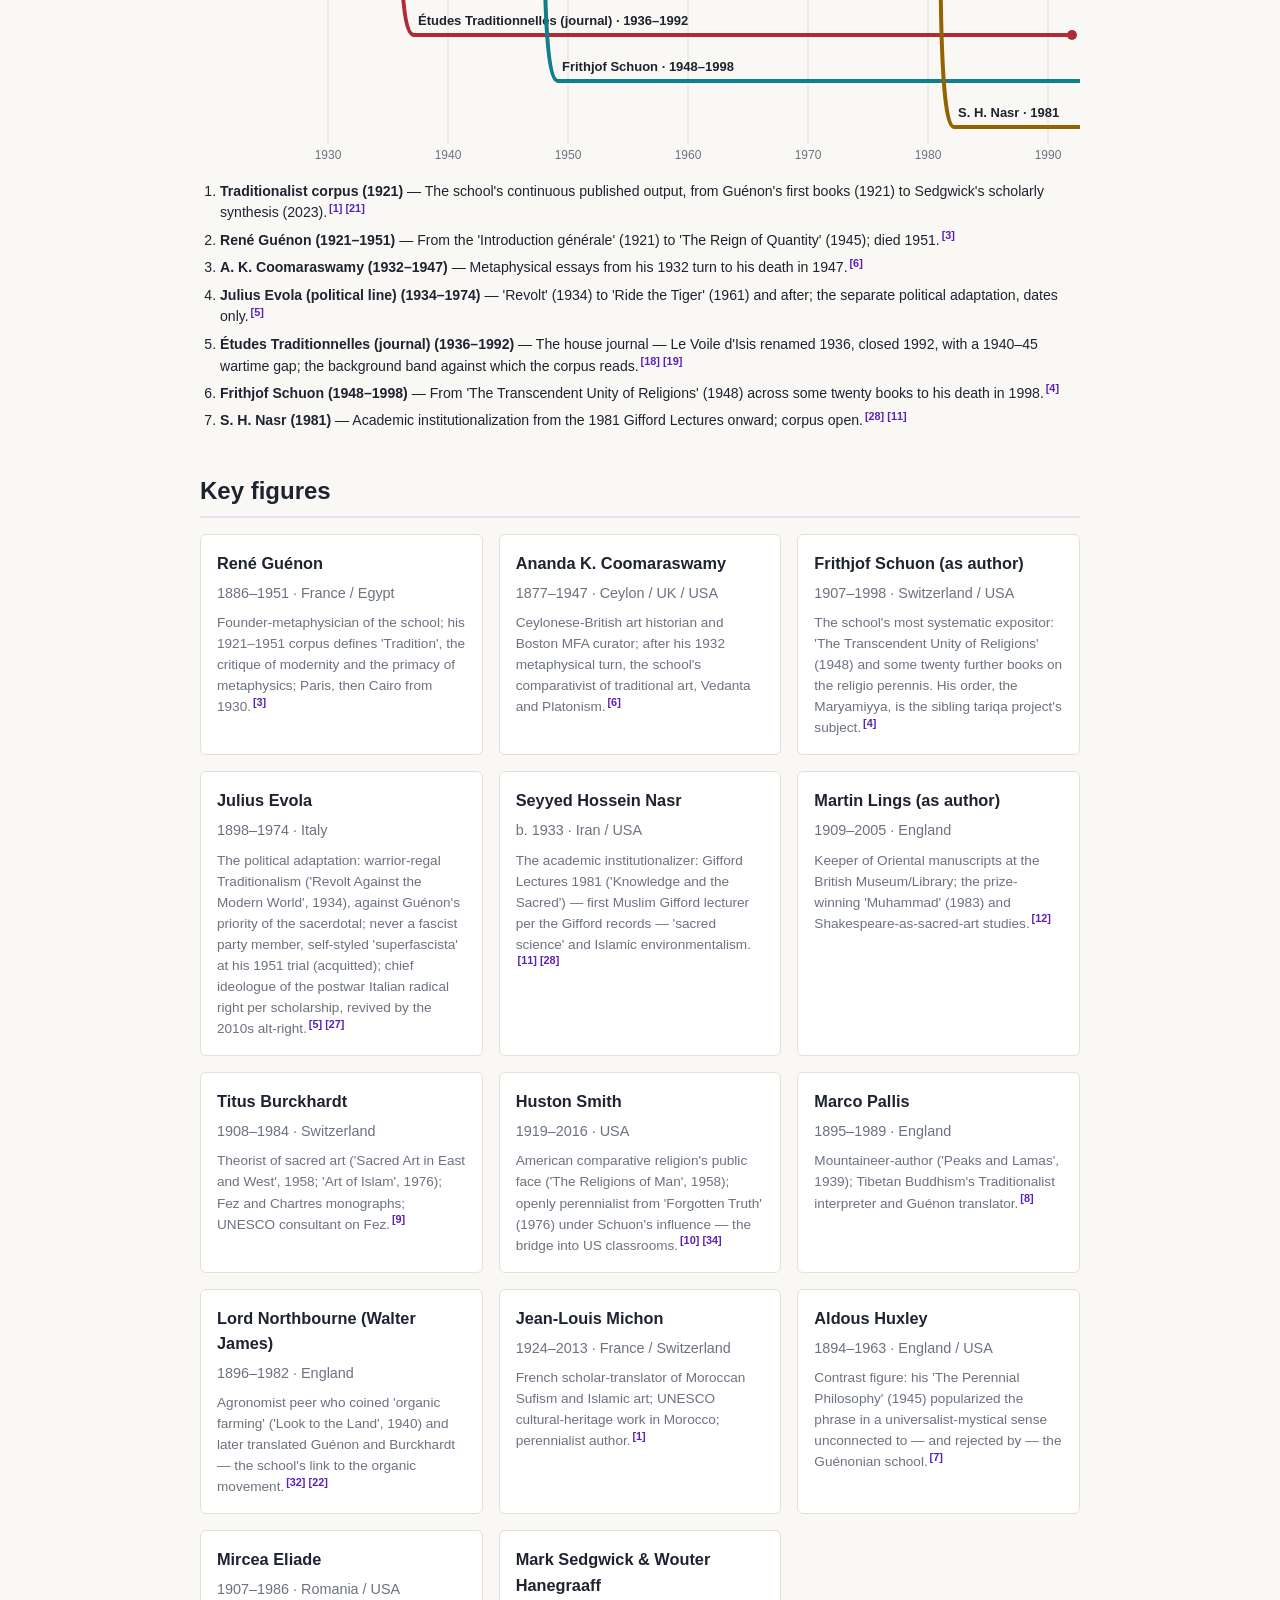
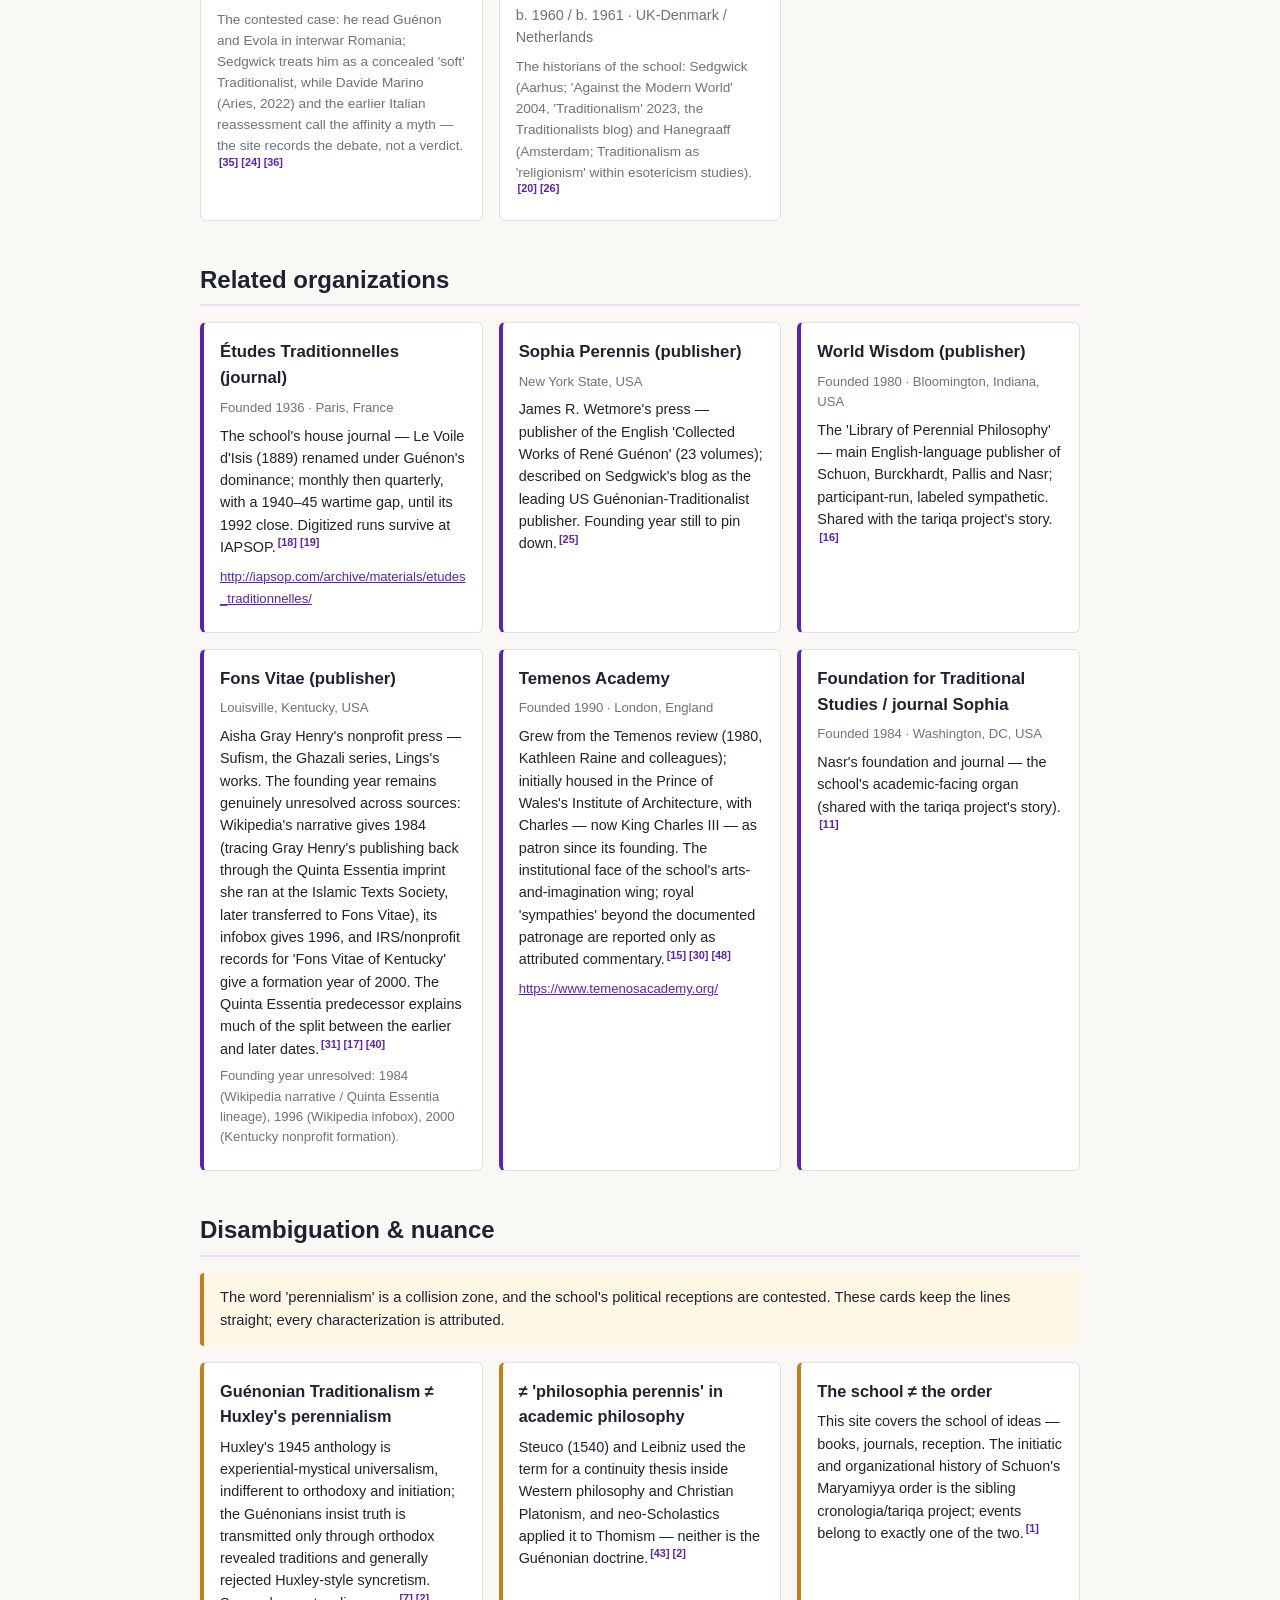
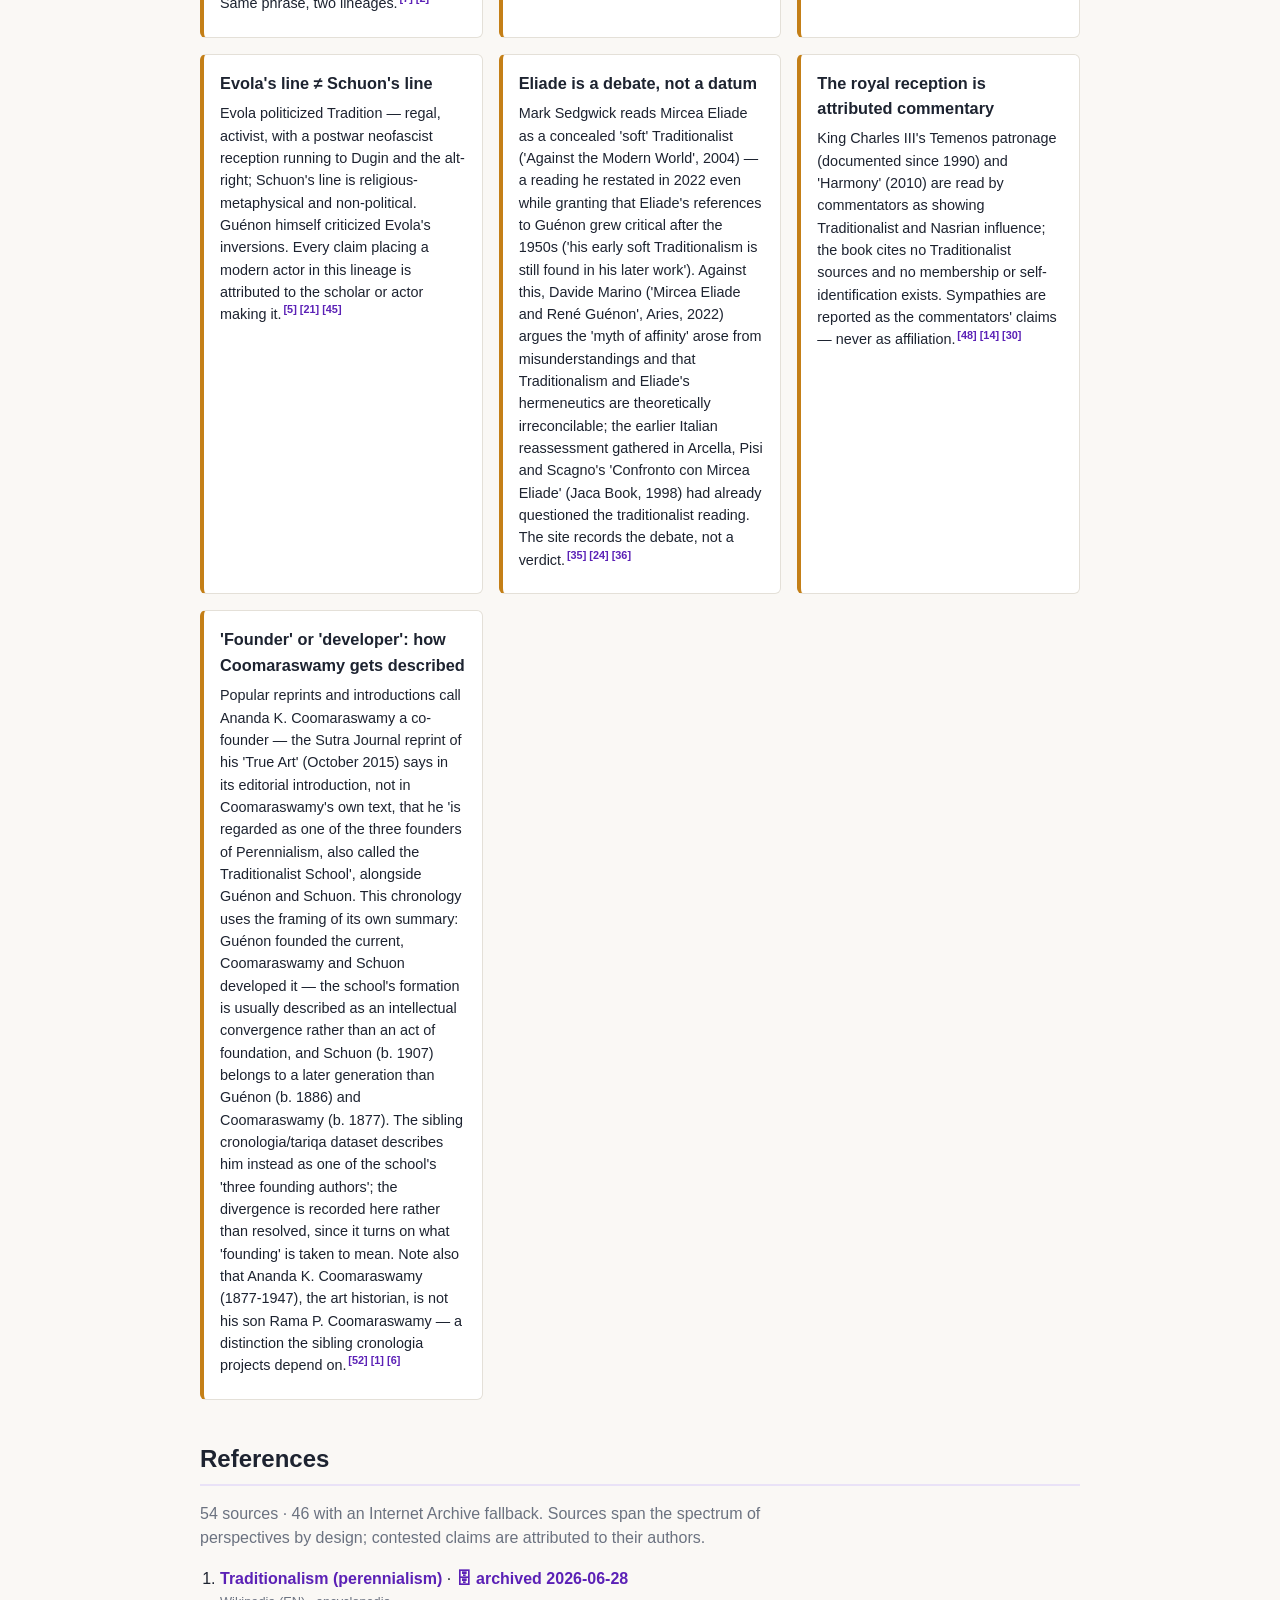
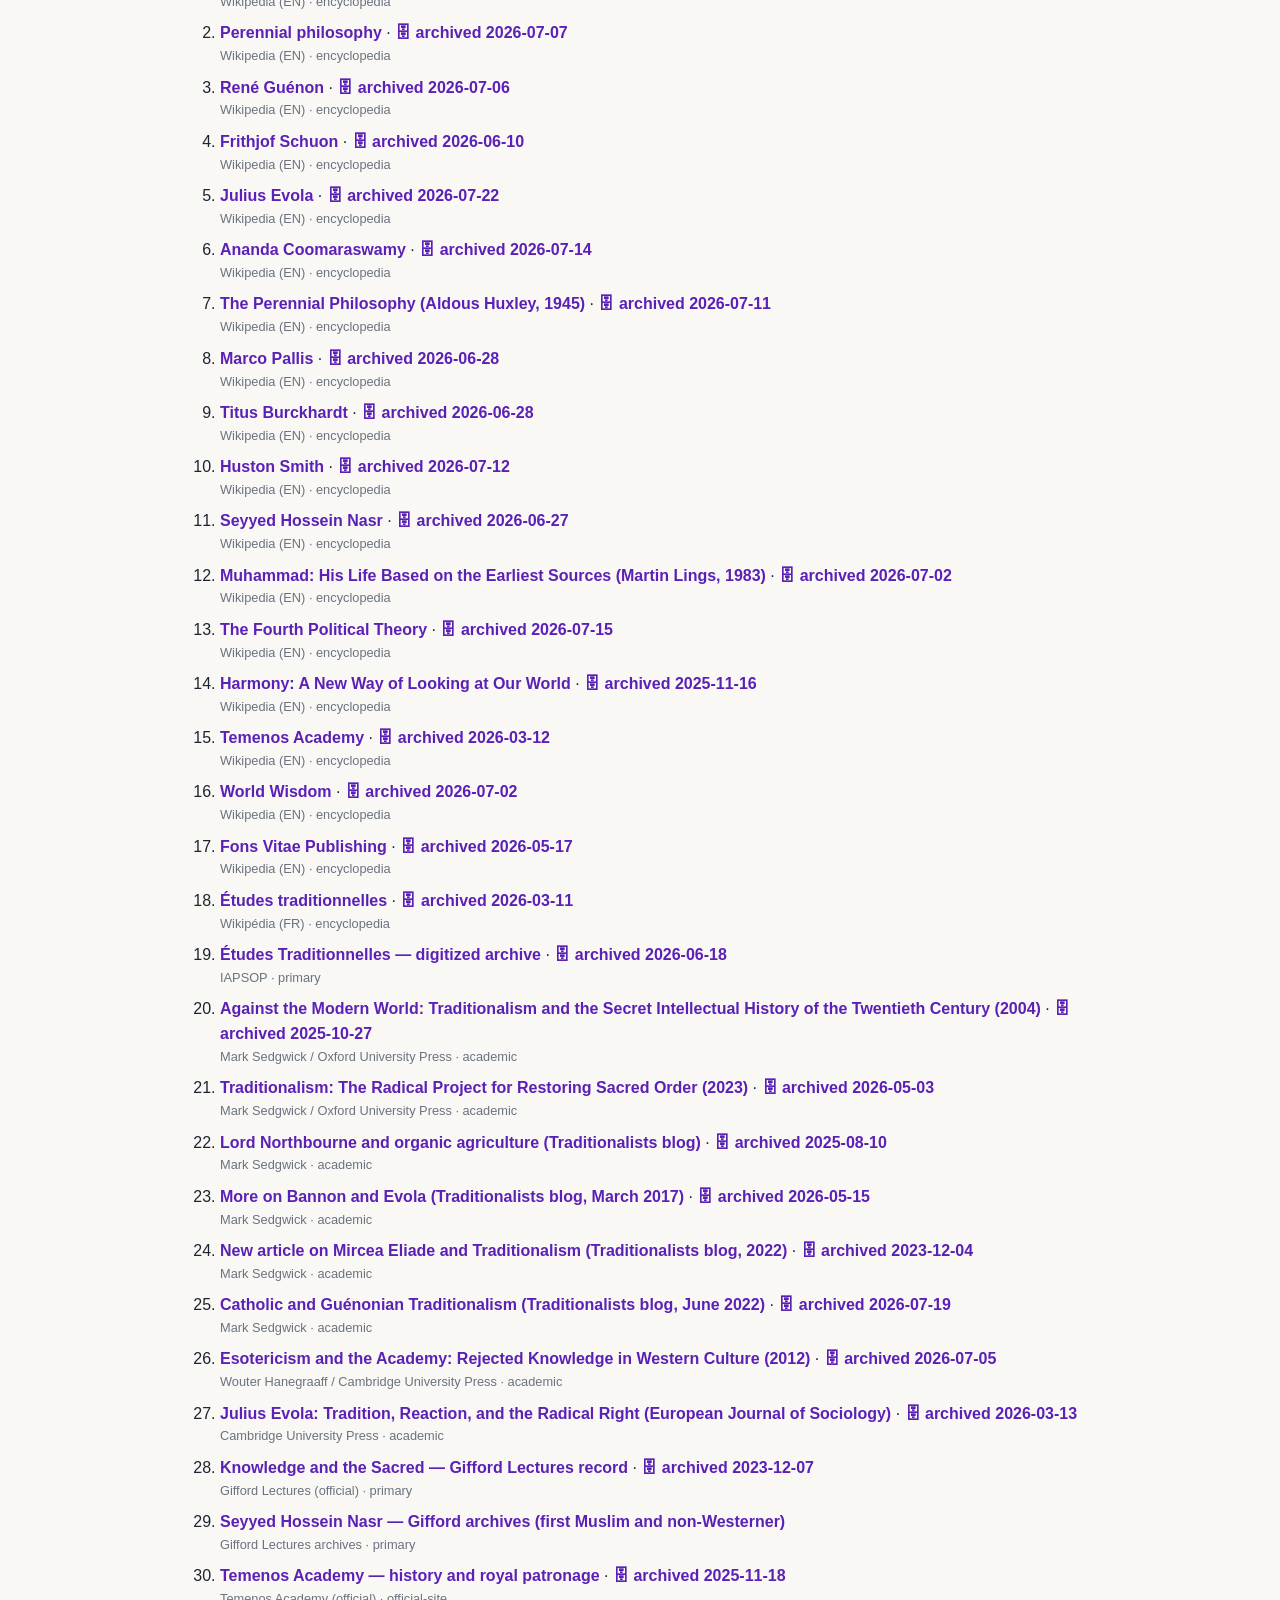
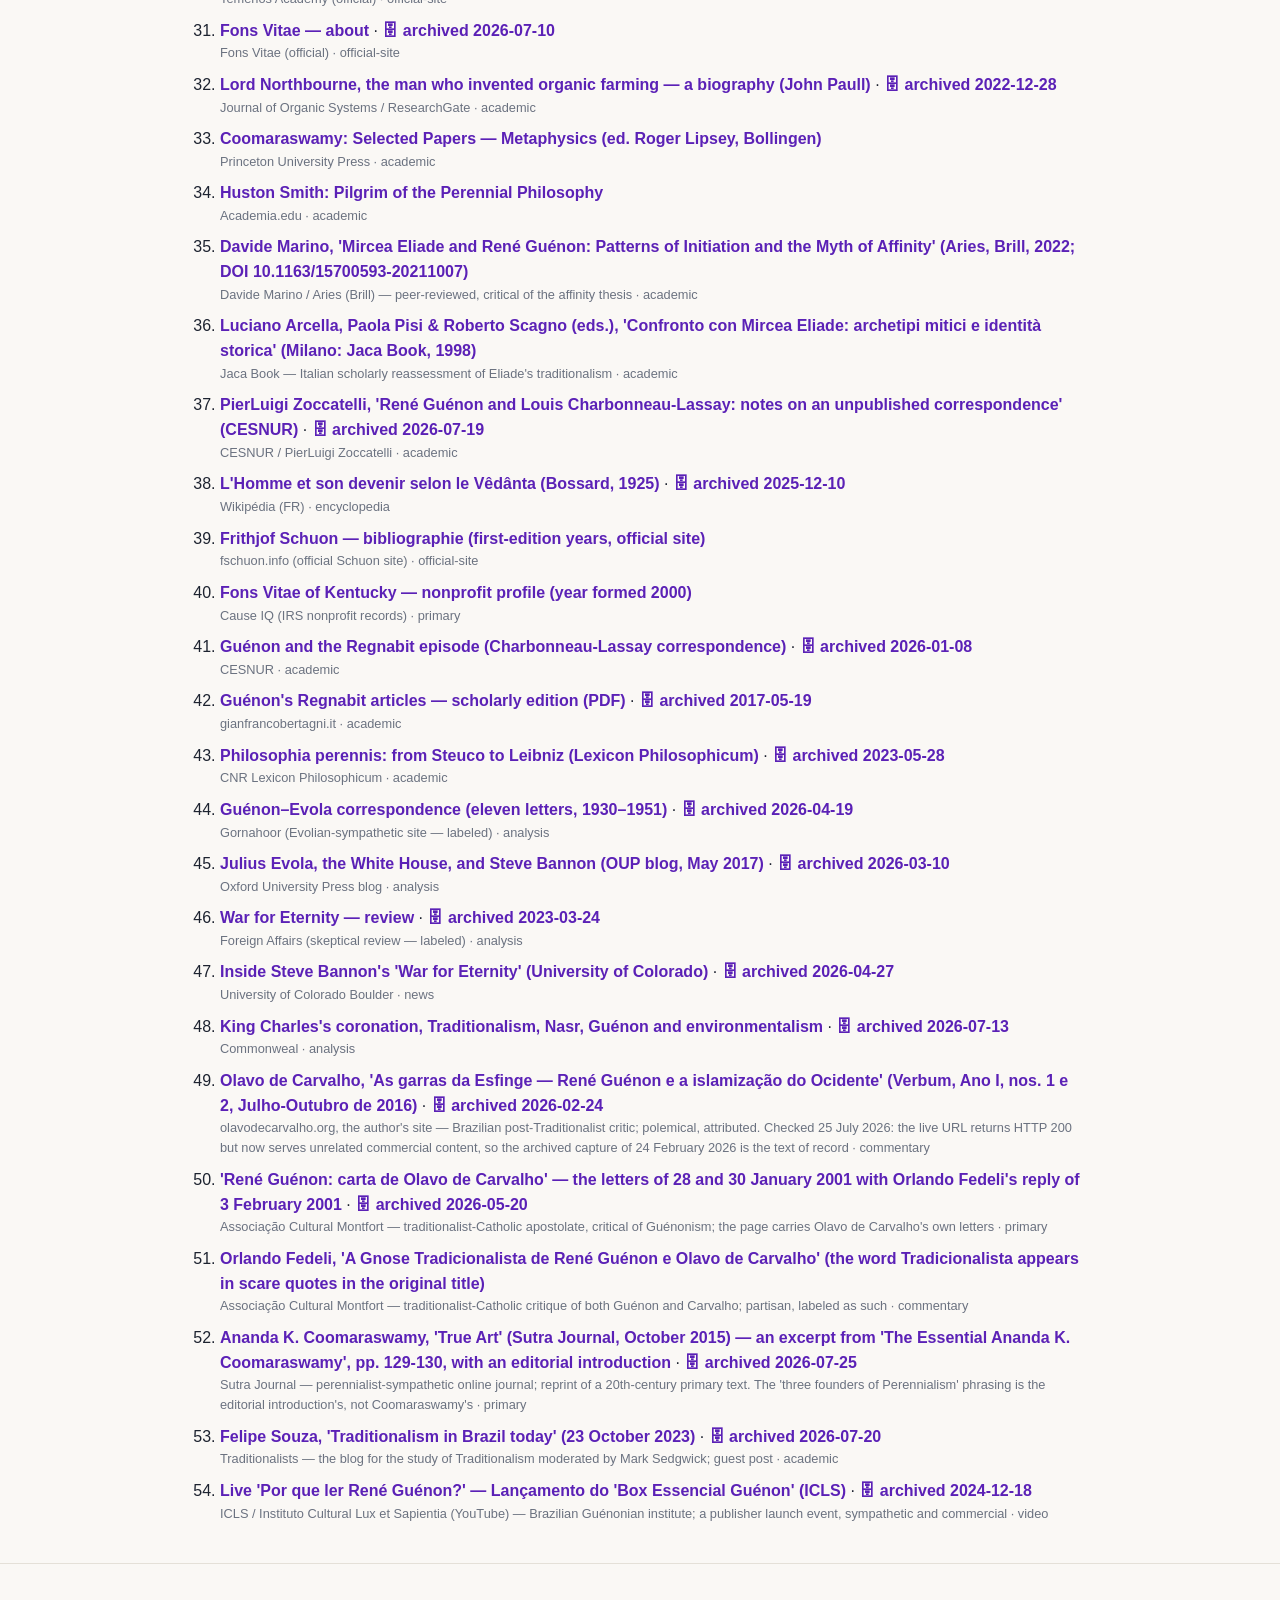
==== commit 9ab6030a: "Adopt PT + ES locales: per-locale pages, SEO and translation caches Implements cronologia/perenniali" ====
--- a/docs/index.html
+++ b/docs/index.html
@@ -2,824 +2,22 @@
 <html lang="en">
 <head>
   <meta charset="utf-8">
-  <meta name="viewport" content="width=device-width, initial-scale=1">
-  <title>Perennialism — Cronologia</title>
-  <meta name="description" content="An open, source-referenced chronology of perennialism — the Traditionalist School of René Guénon, Ananda Coomaraswamy and Frithjof Schuon — as a movement of ideas: the books, the journals, the political adaptations and the reception, from the 1920s to the school&#39;s unexpected afterlife in 21st-century politics. The Maryamiyya order&#39;s initiatic history is the sibling project cronologia/tariqa.">
-  <!-- Google tag (gtag.js) -->
-  <script async src="https://www.googletagmanager.com/gtag/js?id=G-R9LV1QZHVE"></script>
+  <link rel="canonical" href="https://cronologia.github.io/perennialism/en/">
+  <link rel="alternate" hreflang="en" href="https://cronologia.github.io/perennialism/en/">
+  <link rel="alternate" hreflang="es" href="https://cronologia.github.io/perennialism/es/">
+  <link rel="alternate" hreflang="pt" href="https://cronologia.github.io/perennialism/pt/">
+  <link rel="alternate" hreflang="x-default" href="https://cronologia.github.io/perennialism/en/">
   <script>
-    window.dataLayer = window.dataLayer || [];
-    function gtag(){dataLayer.push(arguments);}
-    gtag('js', new Date());
-    gtag('config', 'G-R9LV1QZHVE');
+    (function () {
+      var supported = ["en","es","pt"];
+      var stored = null; try { stored = localStorage.getItem('lang'); } catch (e) {}
+      var nav = (navigator.language || 'en').slice(0, 2).toLowerCase();
+      var pick = supported.indexOf(stored) >= 0 ? stored : (supported.indexOf(nav) >= 0 ? nav : 'en');
+      location.replace('./' + pick + '/');
+    })();
   </script>
-  <link rel="stylesheet" href="styles.css">
+  <noscript><meta http-equiv="refresh" content="0; url=./en/"></noscript>
+  <title>Cronologia</title>
 </head>
-<body>
-  <header class="site-header">
-    <div class="wrap">
-      <h1>Perennialism — Cronologia</h1>
-      <p class="subtitle">Chronology of the Traditionalist School as an intellectual movement (1921–present)</p>
-      <p class="lead">An open, source-referenced chronology of perennialism — the Traditionalist School of René Guénon, Ananda Coomaraswamy and Frithjof Schuon — as a movement of ideas: the books, the journals, the political adaptations and the reception, from the 1920s to the school&#39;s unexpected afterlife in 21st-century politics. The Maryamiyya order&#39;s initiatic history is the sibling project cronologia/tariqa.</p>
-      <p class="updated">Last updated: 2026-07-25</p>
-      <div class="viz-chips">
-        <a href="#lineage">🌳 Lineage tree</a>
-        <a href="#branch-timeline">📚 Works timeline</a>
-      </div>
-    </div>
-  </header>
-
-  <nav class="site-nav">
-    <div class="wrap">
-      <a href="#about">About</a>
-      <a href="#chronology">Chronology</a>
-      <a href="#lineage">Lineage</a>
-      <a href="#branch-timeline">Works</a>
-      <a href="#figures">Key figures</a>
-      <a href="#organizations">Organizations</a>
-      <a href="#disambiguation">Disambiguation</a>
-      <a href="#references">References</a>
-    </div>
-  </nav>
-
-  <main class="wrap">
-    <section id="about">
-      <h2>About</h2>
-      <p class="notice">This is a work-in-progress dataset about a contested intellectual lineage whose political receptions are actively disputed. Every fact is cited; dates the sources dispute are flagged with a ? mark; and every characterization — above all about the Evola line, the alt-right reception, contested affiliations (Eliade) and living figures — is attributed to the scholar or actor making it, never asserted in the site&#39;s own voice. Corrections against published sources are welcome.</p>
-      <dl class="facts">
-        <dt>What it is</dt>
-        <dd>The <a class="glossary-link" href="https://cronologia.github.io/glossary/traditionalist-school/">Traditionalist School</a>: the current of thought founded by René Guénon and developed by Ananda Coomaraswamy and Frithjof Schuon, holding that all orthodox religions transmit one primordial, perennial truth — and that modernity is the story of its loss.<sup class="cite"><a href="#ref-1" title="Reference 1">[1]</a></sup></dd>
-        <dt>Founding corpus</dt>
-        <dd>Guénon&#39;s books of 1921–1945, from the &#39;Introduction générale&#39; to &#39;The Reign of Quantity&#39;; Coomaraswamy&#39;s metaphysical essays after 1932; Schuon&#39;s &#39;The Transcendent Unity of Religions&#39; (1948).<sup class="cite"><a href="#ref-3" title="Reference 3">[3]</a> <a href="#ref-4" title="Reference 4">[4]</a> <a href="#ref-6" title="Reference 6">[6]</a></sup></dd>
-        <dt>House journal</dt>
-        <dd>Études Traditionnelles (Paris, 1936–1992) — the renamed Le Voile d&#39;Isis (founded 1889), dominated by Guénon and his school for over half a century.<sup class="cite"><a href="#ref-18" title="Reference 18">[18]</a> <a href="#ref-19" title="Reference 19">[19]</a></sup></dd>
-        <dt>The two lines</dt>
-        <dd>Schuon&#39;s religious-metaphysical line (which organized as the Maryamiyya order — see the sibling tariqa project) and Julius Evola&#39;s political-heroic adaptation, whose postwar radical-right reception runs to Dugin, the alt-right and the Bannon episode — every link in that chain attributed.<sup class="cite"><a href="#ref-5" title="Reference 5">[5]</a> <a href="#ref-21" title="Reference 21">[21]</a></sup></dd>
-        <dt>The name&#39;s traps</dt>
-        <dd>&#39;<a class="glossary-link" href="https://cronologia.github.io/glossary/philosophia-perennis/">Perennial philosophy</a>&#39; predates and exceeds the school: Steuco coined it in 1540, Leibniz reused it, neo-Scholastics applied it to Thomism, and Aldous Huxley&#39;s 1945 bestseller made it mean a universalist mysticism the Guénonians rejected. This site is about the Guénonian school; the others appear only for disambiguation.<sup class="cite"><a href="#ref-2" title="Reference 2">[2]</a> <a href="#ref-43" title="Reference 43">[43]</a></sup></dd>
-        <dt>Scholarship</dt>
-        <dd>Mark Sedgwick&#39;s &#39;Against the Modern World&#39; (2004) and &#39;Traditionalism&#39; (2023) are the academic backbone; Wouter Hanegraaff situates the school critically within the study of Western esotericism; Benjamin Teitelbaum&#39;s &#39;War for Eternity&#39; (2020) covers the political chapter — with reviewers disputing how coherent that network really is.<sup class="cite"><a href="#ref-20" title="Reference 20">[20]</a> <a href="#ref-21" title="Reference 21">[21]</a> <a href="#ref-26" title="Reference 26">[26]</a> <a href="#ref-46" title="Reference 46">[46]</a></sup></dd>
-      </dl>
-    </section>
-
-    <section id="chronology">
-      <h2>Chronology</h2>
-      <p class="section-intro">Key events in chronological order. A <span class="flag">?</span> flag marks
-      dates not yet verified against a primary source.</p>
-      <div class="table-scroll">
-      <table class="meetings">
-        <thead>
-          <tr><th>Year</th><th>Date</th><th>Place</th><th>Event</th></tr>
-        </thead>
-        <tbody>
-        <tr class="decade-row"><th colspan="4">1540s</th></tr>
-        <tr>
-          <td class="year">1540</td>
-          <td>1540</td>
-          <td>Italy</td>
-          <td><strong>Steuco coins &#39;philosophia perennis&#39;</strong> <span class="muted">— Agostino Steuco&#39;s &#39;De perenni philosophia&#39; introduces the term — for a continuity thesis inside Christian Platonism, centuries before and apart from the Guénonian school.</span><sup class="cite"><a href="#ref-43" title="Reference 43">[43]</a> <a href="#ref-2" title="Reference 2">[2]</a></sup></td>
-        </tr>
-        <tr class="decade-row"><th colspan="4">1920s</th></tr>
-        <tr>
-          <td class="year">1921</td>
-          <td>1921</td>
-          <td>Paris, France</td>
-          <td><strong>Guénon&#39;s first books</strong> <span class="muted">— &#39;Introduction générale à l&#39;étude des doctrines hindoues&#39; frames &#39;Tradition&#39; against modernity; &#39;Le Théosophisme&#39; separates the school-to-be from occultism and Theosophy.</span><sup class="cite"><a href="#ref-3" title="Reference 3">[3]</a></sup></td>
-        </tr>
-        <tr>
-          <td class="year">1923</td>
-          <td>1923</td>
-          <td>Paris, France</td>
-          <td><strong>&#39;L&#39;Erreur spirite&#39;</strong> <span class="muted">— Guénon&#39;s companion polemic against Spiritism completes the boundary-drawing against the occult milieu.</span><sup class="cite"><a href="#ref-3" title="Reference 3">[3]</a> <a href="#ref-42" title="Reference 42">[42]</a></sup></td>
-        </tr>
-        <tr>
-          <td class="year">1924</td>
-          <td>1924</td>
-          <td>Paris, France</td>
-          <td><strong>&#39;Orient et Occident&#39;</strong> <span class="muted">— Guénon&#39;s program for a Western elite reoriented by Eastern metaphysics — and his break with the Catholic intellectuals among whom he had first written.</span><sup class="cite"><a href="#ref-3" title="Reference 3">[3]</a></sup></td>
-        </tr>
-        <tr>
-          <td class="year">1925</td>
-          <td>1925</td>
-          <td>Paris, France</td>
-          <td><strong>&#39;L&#39;Homme et son devenir selon le Vêdânta&#39;</strong> <span class="muted">— Guénon&#39;s central metaphysical exposition, published in 1925 by Bossard (Paris) — confirmed against the French Wikipedia bibliographic record and Zoccatelli&#39;s CESNUR study, which both date the first edition to 1925; the &#39;1927&#39; of a derived source was an error.</span><sup class="cite"><a href="#ref-37" title="Reference 37">[37]</a> <a href="#ref-38" title="Reference 38">[38]</a> <a href="#ref-3" title="Reference 3">[3]</a></sup></td>
-        </tr>
-        <tr>
-          <td class="year">1925</td>
-          <td>1925/1927</td>
-          <td>Paris, France</td>
-          <td><strong>The Regnabit episode</strong> <span class="muted">— Regnabit — revue universelle du Sacré-Cœur, founded in June 1921 by Fr. Félix Anizan OMI, carries nineteen Guénon articles between August/September 1925 and May 1927, the symbolist scholar Louis Charbonneau-Lassay having recruited him — the high point of his attempted rapprochement with Catholic milieux. Guénon&#39;s 12-page letter of 8 June 1928 to Charbonneau-Lassay closes the episode; Guénon blamed &#39;the hostility of some neo-scholastic milieus&#39; (his framing), while Zoccatelli&#39;s study documents intra-congregational controversies around Anizan&#39;s Sacred Heart theology from 1923.</span><sup class="cite"><a href="#ref-37" title="Reference 37">[37]</a> <a href="#ref-41" title="Reference 41">[41]</a> <a href="#ref-42" title="Reference 42">[42]</a></sup></td>
-        </tr>
-        <tr>
-          <td class="year">1927</td>
-          <td>1927</td>
-          <td>Paris, France</td>
-          <td><strong>&#39;La Crise du monde moderne&#39;</strong> <span class="muted">— The school&#39;s most-read statement of civilizational critique — the template for all its later &#39;crisis&#39; literature.</span><sup class="cite"><a href="#ref-3" title="Reference 3">[3]</a></sup></td>
-        </tr>
-        <tr>
-          <td class="year">1929</td>
-          <td>1929</td>
-          <td>Paris, France</td>
-          <td><strong>&#39;Autorité spirituelle et pouvoir temporel&#39;</strong> <span class="muted">— Guénon asserts the priority of the sacerdotal over the royal — the doctrinal fault line that would divide him from Evola.</span><sup class="cite"><a href="#ref-3" title="Reference 3">[3]</a></sup></td>
-        </tr>
-        <tr class="decade-row"><th colspan="4">1930s</th></tr>
-        <tr>
-          <td class="year">1930</td>
-          <td>1930</td>
-          <td>Cairo, Egypt</td>
-          <td><strong>Guénon settles in Cairo</strong> <span class="muted">— He writes thereafter as a Muslim while addressing a mainly French readership, until his death in 1951.</span><sup class="cite"><a href="#ref-3" title="Reference 3">[3]</a></sup></td>
-        </tr>
-        <tr>
-          <td class="year">1932</td>
-          <td>1932</td>
-          <td>Boston, USA</td>
-          <td><strong>Coomaraswamy&#39;s metaphysical turn</strong> <span class="muted">— The Boston Museum of Fine Arts curator shifts from art history to studies of tradition, myth and metaphysics — the essays of 1932–1947 make him the school&#39;s comparativist of &#39;traditional art&#39;, Vedanta and Platonism.</span><sup class="cite"><a href="#ref-6" title="Reference 6">[6]</a> <a href="#ref-33" title="Reference 33">[33]</a> <a href="#ref-52" title="Reference 52">[52]</a></sup></td>
-        </tr>
-        <tr>
-          <td class="year">1934</td>
-          <td>1934</td>
-          <td>Milan, Italy</td>
-          <td><strong>Evola&#39;s &#39;Revolt Against the Modern World&#39;</strong> <span class="muted">— Julius Evola&#39;s political-heroic adaptation of Traditionalism subordinates the priestly to the regal — against Guénon&#39;s 1929 position; Guénon&#39;s review rejected key theses while granting the work&#39;s interest.</span><sup class="cite"><a href="#ref-5" title="Reference 5">[5]</a> <a href="#ref-44" title="Reference 44">[44]</a></sup></td>
-        </tr>
-        <tr>
-          <td class="year">1935</td>
-          <td>1935</td>
-          <td></td>
-          <td><strong>Schuon&#39;s first book, &#39;Leitgedanken zur Urbesinnung&#39;</strong> <span class="muted">— Frithjof Schuon&#39;s first book — written in German, completed in 1932 and published in 1935, later translated into English as &#39;Primordial Meditation: Contemplating the Real&#39; — precedes &#39;The Transcendent Unity of Religions&#39; (1948) by thirteen years. The place of publication is not recorded here. The title does not appear in the French-language bibliography on the official Schuon site, which begins at 1948; the 1935 date rests on the encyclopedia entry.</span><sup class="cite"><a href="#ref-4" title="Reference 4">[4]</a> <a href="#ref-39" title="Reference 39">[39]</a></sup></td>
-        </tr>
-        <tr>
-          <td class="year">1936</td>
-          <td>1936-01</td>
-          <td>Paris, France</td>
-          <td><strong>&#39;Études Traditionnelles&#39; is born</strong> <span class="muted">— Le Voile d&#39;Isis (founded 1889) is renamed Études Traditionnelles, reflecting Guénon&#39;s dominance of the review — the school&#39;s house journal until 1992, with a wartime gap 1940–45.</span><sup class="cite"><a href="#ref-18" title="Reference 18">[18]</a> <a href="#ref-19" title="Reference 19">[19]</a></sup></td>
-        </tr>
-        <tr>
-          <td class="year">1939</td>
-          <td>1939</td>
-          <td>London, England</td>
-          <td><strong>&#39;Peaks and Lamas&#39;</strong> <span class="muted">— Marco Pallis&#39;s best-selling mountaineering-and-Buddhism book carries a Traditionalist reading of Tibet to a wide audience.</span><sup class="cite"><a href="#ref-8" title="Reference 8">[8]</a></sup></td>
-        </tr>
-        <tr class="decade-row"><th colspan="4">1940s</th></tr>
-        <tr>
-          <td class="year">1940</td>
-          <td>1940-05</td>
-          <td>England</td>
-          <td><strong>&#39;Look to the Land&#39; coins &#39;organic farming&#39;</strong> <span class="muted">— Lord Northbourne — later a Traditionalist author and translator of Guénon — introduces the term &#39;organic farming&#39;, framing agriculture as a clash of worldviews; the school&#39;s most unexpected export.</span><sup class="cite"><a href="#ref-32" title="Reference 32">[32]</a> <a href="#ref-22" title="Reference 22">[22]</a></sup></td>
-        </tr>
-        <tr>
-          <td class="year">1945</td>
-          <td>1945</td>
-          <td>Paris, France</td>
-          <td><strong>&#39;The Reign of Quantity&#39;</strong> <span class="muted">— Guénon&#39;s summa on modernity as the reign of quantity is published in the Liberation moment.</span><sup class="cite"><a href="#ref-3" title="Reference 3">[3]</a></sup></td>
-        </tr>
-        <tr>
-          <td class="year">1945</td>
-          <td>1945</td>
-          <td>New York, USA</td>
-          <td><strong>Huxley&#39;s other &#39;Perennial Philosophy&#39;</strong> <span class="muted">— Aldous Huxley&#39;s bestselling anthology (Harper &amp; Brothers, New York, 1945; Chatto &amp; Windus, London, 1946) popularizes the phrase in a universalist-mystical sense — indifferent to orthodoxy and initiation — that the Guénonians rejected as syncretism. Same words, different lineage.</span><sup class="cite"><a href="#ref-7" title="Reference 7">[7]</a> <a href="#ref-2" title="Reference 2">[2]</a></sup></td>
-        </tr>
-        <tr>
-          <td class="year">1947</td>
-          <td>1947-09-09</td>
-          <td>Needham, Massachusetts, USA</td>
-          <td><strong>Death of Ananda Coomaraswamy</strong><sup class="cite"><a href="#ref-6" title="Reference 6">[6]</a></sup></td>
-        </tr>
-        <tr>
-          <td class="year">1948</td>
-          <td>1948</td>
-          <td>Paris, France</td>
-          <td><strong>&#39;The Transcendent Unity of Religions&#39;</strong> <span class="muted">— Schuon&#39;s classic statement of the transcendent unity of religions (French &#39;De l&#39;unité transcendante des religions&#39;, 1948; English translation by Peter Townsend, Faber and Faber, 1953 — not 1957); T. S. Eliot: &#39;I have met with no more impressive work in the comparative study of Oriental and Occidental religion.&#39;</span><sup class="cite"><a href="#ref-4" title="Reference 4">[4]</a></sup></td>
-        </tr>
-        <tr class="decade-row"><th colspan="4">1950s</th></tr>
-        <tr>
-          <td class="year">1951</td>
-          <td>1951-01-07</td>
-          <td>Cairo, Egypt</td>
-          <td><strong>Death of René Guénon</strong><sup class="cite"><a href="#ref-3" title="Reference 3">[3]</a></sup></td>
-        </tr>
-        <tr>
-          <td class="year">1951</td>
-          <td>1951-11-20</td>
-          <td>Rome, Italy</td>
-          <td><strong>Evola tried and acquitted</strong> <span class="muted">— Arrested as alleged ideologue of the neofascist FAR, Evola declares himself &#39;superfascista&#39; while denying party fascism, and is acquitted — the trial that fixes his postwar political persona.</span><sup class="cite"><a href="#ref-5" title="Reference 5">[5]</a></sup></td>
-        </tr>
-        <tr>
-          <td class="year">1958</td>
-          <td>1958</td>
-          <td>Paris / Lausanne</td>
-          <td><strong>&#39;Sacred Art in East and West&#39;</strong> <span class="muted">— Titus Burckhardt&#39;s canonical Traditionalist theory of sacred art across five traditions (English translation by Lord Northbourne).</span><sup class="cite"><a href="#ref-9" title="Reference 9">[9]</a></sup></td>
-        </tr>
-        <tr>
-          <td class="year">1958</td>
-          <td>1958</td>
-          <td>United States</td>
-          <td><strong>&#39;The Religions of Man&#39;</strong> <span class="muted">— Huston Smith&#39;s textbook (later &#39;The World&#39;s Religions&#39;) dominates American comparative-religion teaching; his openly perennialist &#39;Forgotten Truth&#39; (1976) follows under Schuon&#39;s influence.</span><sup class="cite"><a href="#ref-10" title="Reference 10">[10]</a> <a href="#ref-34" title="Reference 34">[34]</a></sup></td>
-        </tr>
-        <tr class="decade-row"><th colspan="4">1960s</th></tr>
-        <tr>
-          <td class="year">1961</td>
-          <td>1953/1961</td>
-          <td>Rome, Italy</td>
-          <td><strong>Evola&#39;s postwar canon</strong> <span class="muted">— &#39;Men Among the Ruins&#39; (1953) and &#39;Ride the Tiger&#39; (1961) join &#39;Revolt&#39; as the canon of the postwar Italian radical right, of which scholarship describes Evola as chief ideologue.</span><sup class="cite"><a href="#ref-5" title="Reference 5">[5]</a> <a href="#ref-27" title="Reference 27">[27]</a></sup></td>
-        </tr>
-        <tr>
-          <td class="year">1961</td>
-          <td>1961</td>
-          <td>Paris, France</td>
-          <td><strong>&#39;Understanding Islam&#39;</strong> <span class="muted">— Schuon&#39;s most popular book (French &#39;Comprendre l&#39;Islam&#39;, Gallimard, 1961; English 1963) becomes a key channel of perennialism into Islamic studies. The 1961 first edition is confirmed by the official Schuon bibliography and Gallimard.</span><sup class="cite"><a href="#ref-39" title="Reference 39">[39]</a> <a href="#ref-4" title="Reference 4">[4]</a></sup></td>
-        </tr>
-        <tr class="decade-row"><th colspan="4">1970s</th></tr>
-        <tr>
-          <td class="year">1975</td>
-          <td>1975</td>
-          <td>London / Paris</td>
-          <td><strong>&#39;Logic and Transcendence&#39;</strong> <span class="muted">— Schuon&#39;s fullest engagement with modern philosophy (French &#39;Logique et transcendance&#39;, Les Éditions Traditionnelles, 1970; English 1975). The 1970 French first edition is confirmed by the official Schuon bibliography.</span><sup class="cite"><a href="#ref-39" title="Reference 39">[39]</a> <a href="#ref-4" title="Reference 4">[4]</a></sup></td>
-        </tr>
-        <tr class="decade-row"><th colspan="4">1980s</th></tr>
-        <tr>
-          <td class="year">1980</td>
-          <td>1980</td>
-          <td>London, England</td>
-          <td><strong>&#39;Temenos&#39; launches</strong> <span class="muted">— Kathleen Raine, Keith Critchlow, Brian Keeble and Philip Sherrard found the review devoted to &#39;the arts of the imagination&#39; — seed of the Temenos Academy (1990), of which the Prince of Wales (now King Charles III) has been patron since its founding.</span><sup class="cite"><a href="#ref-15" title="Reference 15">[15]</a> <a href="#ref-30" title="Reference 30">[30]</a></sup></td>
-        </tr>
-        <tr>
-          <td class="year">1981</td>
-          <td>1981</td>
-          <td>Edinburgh, Scotland</td>
-          <td><strong>Nasr&#39;s Gifford Lectures</strong> <span class="muted">— Seyyed Hossein Nasr delivers the Gifford Lectures, published as &#39;Knowledge and the Sacred&#39; — per the Gifford records, the first Muslim and first non-Westerner to do so: the school&#39;s academic high-water mark.</span><sup class="cite"><a href="#ref-28" title="Reference 28">[28]</a> <a href="#ref-29" title="Reference 29">[29]</a></sup></td>
-        </tr>
-        <tr>
-          <td class="year">1983</td>
-          <td>1983</td>
-          <td>London, England</td>
-          <td><strong>Lings&#39;s &#39;Muhammad&#39;</strong> <span class="muted">— Martin Lings&#39;s prize-winning biography becomes the school&#39;s biggest crossover into mainstream Islamic readership.</span><sup class="cite"><a href="#ref-12" title="Reference 12">[12]</a></sup></td>
-        </tr>
-        <tr class="decade-row"><th colspan="4">1990s</th></tr>
-        <tr>
-          <td class="year">1992</td>
-          <td>1992-12</td>
-          <td>Paris, France</td>
-          <td><strong>&#39;Études Traditionnelles&#39; ends</strong> <span class="muted">— The school&#39;s flagship journal closes with the October–December 1992 issue, after a 1936–1992 run.</span><sup class="cite"><a href="#ref-18" title="Reference 18">[18]</a></sup></td>
-        </tr>
-        <tr class="decade-row"><th colspan="4">2000s</th></tr>
-        <tr>
-          <td class="year">2001</td>
-          <td>2001-01-28/2001-02-03</td>
-          <td>Brazil</td>
-          <td><strong>The Carvalho-Fedeli exchange on Guénon</strong> <span class="muted">— In letters of 28 and 30 January 2001, published by the traditionalist-Catholic Associação Cultural Montfort, Olavo de Carvalho defends René Guénon against Orlando Fedeli&#39;s charge of gnosticism: the spiritual elevation Guénon shows &#39;in numerous passages of his work&#39;, he writes, is enough to inhibit any disrespectful contestation, and Guénon&#39;s relation to Christianity cannot be reduced to that of an infiltrator in Catholic circles. He also faults Fedeli&#39;s source, Marie-France James&#39;s &#39;Ésotérisme et christianisme&#39; (1981), as having &#39;investigated so remotely, through indirect testimony&#39;, and says James treats Martin Lings and Lings&#39;s own pen-name Sidi Abu Bakr as two people. Fedeli&#39;s reply of 3 February 2001 presses him on whether he is himself Catholic. Both positions are the correspondents&#39; own, not this site&#39;s. The exchange dates the Brazilian reception: Carvalho was still publicly defending Guénon in 2001, fifteen years before the 2016 &#39;As garras da Esfinge&#39; reversed that position — when he left Schuon&#39;s order is an order-side question and belongs to the sibling cronologia/tariqa project.</span><sup class="cite"><a href="#ref-50" title="Reference 50">[50]</a> <a href="#ref-51" title="Reference 51">[51]</a></sup></td>
-        </tr>
-        <tr>
-          <td class="year">2004</td>
-          <td>2004</td>
-          <td>Oxford, England</td>
-          <td><strong>&#39;Against the Modern World&#39;</strong> <span class="muted">— Mark Sedgwick publishes the first full history of the movement — the academic backbone of this site.</span><sup class="cite"><a href="#ref-20" title="Reference 20">[20]</a></sup></td>
-        </tr>
-        <tr>
-          <td class="year">2009</td>
-          <td>2009</td>
-          <td>Moscow, Russia</td>
-          <td><strong>Dugin&#39;s &#39;Fourth Political Theory&#39;</strong> <span class="muted">— Aleksandr Dugin&#39;s post-liberal ideology (English translation 2012) draws explicitly on Traditionalism, making him the key conduit of its vocabulary into Russian geopolitics — an Evolian-line reception, attributed as such.</span><sup class="cite"><a href="#ref-13" title="Reference 13">[13]</a></sup></td>
-        </tr>
-        <tr class="decade-row"><th colspan="4">2010s</th></tr>
-        <tr>
-          <td class="year">2010</td>
-          <td>2010</td>
-          <td>London, England</td>
-          <td><strong>&#39;Harmony&#39; and the royal reception</strong> <span class="muted">— The Prince of Wales publishes &#39;Harmony: A New Way of Looking at Our World&#39;; commentators — Sedgwick, Commonweal — read Traditionalist and Nasrian influence in it, though the book cites no Traditionalist sources. Reported strictly as attributed reception, never as affiliation.</span><sup class="cite"><a href="#ref-14" title="Reference 14">[14]</a> <a href="#ref-48" title="Reference 48">[48]</a></sup></td>
-        </tr>
-        <tr>
-          <td class="year">2012</td>
-          <td>2012</td>
-          <td>Amsterdam / Cambridge</td>
-          <td><strong>Hanegraaff&#39;s &#39;Esotericism and the Academy&#39;</strong> <span class="muted">— Wouter Hanegraaff&#39;s study treats Traditionalism critically as &#39;religionism&#39; within the academic history of Western esotericism.</span><sup class="cite"><a href="#ref-26" title="Reference 26">[26]</a></sup></td>
-        </tr>
-        <tr>
-          <td class="year">2016</td>
-          <td>2016-07/2016-10</td>
-          <td>Brazil</td>
-          <td><strong>&#39;As garras da Esfinge&#39; — the &#39;islamization&#39; reading</strong> <span class="muted">— Olavo de Carvalho publishes in Verbum (Ano I, nos. 1 e 2, Julho-Outubro de 2016) the programmatic statement of the reading that casts Guénon as an agent of Islam in the West: on his argument the labyrinth of impossibilities has one exit — &#39;o catolicismo só pode ser devolvido à sua integridade originária se consentir em submeter-se ao guiamento de mestres islâmicos. Ou isso, ou a ocupação do Ocidente pelos muçulmanos. Tertium non datur.&#39; The same article grants that Guénon and his continuators made &#39;várias contribuições valiosas até mesmo à compreensão do catolicismo pelos próprios intelectuais católicos, especialmente no que concerne ao simbolismo e à arte sacra&#39;. It reads the 1925-1927 Regnabit articles as proving only that Guénon still hoped to steer the Catholic Church &#39;por meio da persuasão gentil e da infiltração&#39;, and his 1930 departure for Egypt as the moment that hope is abandoned. The reading is Carvalho&#39;s and is contested; it is recorded here as reception, never as the site&#39;s voice. One of its supporting details is wrong: the article has Guénon marrying a daughter of Sheikh Elish El-Kebir, whereas the standard account has him marry Fatima Ibrahim, daughter of Sheikh Mohammad Ibrahim, in 1934, and never meet Elish El-Kebir, who had died.</span><sup class="cite"><a href="#ref-49" title="Reference 49">[49]</a> <a href="#ref-3" title="Reference 3">[3]</a></sup></td>
-        </tr>
-        <tr>
-          <td class="year">2017</td>
-          <td>2017-02-10</td>
-          <td>Washington / New York, USA</td>
-          <td><strong>The Bannon–Evola episode</strong> <span class="muted">— After Steve Bannon&#39;s 2014 Vatican-conference remarks referencing Dugin and &#39;what&#39;s called the traditionalist movement&#39;, the New York Times&#39; &#39;Steve Bannon Cited Italian Thinker Who Inspired Fascists&#39; makes Evola and Traditionalism briefly front-page news, amid the alt-right republication of Evola.</span><sup class="cite"><a href="#ref-45" title="Reference 45">[45]</a> <a href="#ref-23" title="Reference 23">[23]</a></sup></td>
-        </tr>
-        <tr class="decade-row"><th colspan="4">2020s</th></tr>
-        <tr>
-          <td class="year">2020</td>
-          <td>2020</td>
-          <td>New York, USA</td>
-          <td><strong>&#39;War for Eternity&#39;</strong> <span class="muted">— Benjamin Teitelbaum&#39;s ethnographic account links Bannon, Dugin and Olavo de Carvalho through Traditionalism, based on extensive Bannon interviews; reviewers dispute how coherent or consequential the &#39;network&#39; really is — the book&#39;s stronger claims are the author&#39;s, not consensus.</span><sup class="cite"><a href="#ref-46" title="Reference 46">[46]</a> <a href="#ref-47" title="Reference 47">[47]</a></sup></td>
-        </tr>
-        <tr>
-          <td class="year">2022</td>
-          <td>2022</td>
-          <td>Brazil</td>
-          <td><strong>The &#39;Box Essencial Guénon&#39;</strong> <span class="muted">— A boxed set of eight Guénon titles newly translated from the French appears in Brazil. Felipe Souza, writing on Mark Sedgwick&#39;s Traditionalists blog on 23 October 2023, records the &#39;Essential René Guénon Box&#39; as released in 2022 by Editora Bismillah &#39;in collaboration with Editorial Estrela da Manhã&#39;; the ICLS launch livestream &#39;Por que ler René Guénon?&#39; presents Editorial Estrela da Manhã as the publisher, with Marcelo Cipolla as the project&#39;s editor and Marcos Monteiro as translator. The two accounts of the imprint are recorded, not reconciled. Souza adds that the quality of the rival IRGET translations &#39;is a subject of controversy&#39;. The launch stream&#39;s own date of 11 March 2022 is uploader metadata (to verify).</span><sup class="cite"><a href="#ref-53" title="Reference 53">[53]</a> <a href="#ref-54" title="Reference 54">[54]</a></sup></td>
-        </tr>
-        <tr>
-          <td class="year">2023</td>
-          <td>2023</td>
-          <td>Oxford, England</td>
-          <td><strong>Sedgwick&#39;s &#39;Traditionalism&#39;</strong> <span class="muted">— The analytic synthesis of the philosophy of Guénon, Evola and Schuon and its applications — the school historicized by the scholar who mapped it.</span><sup class="cite"><a href="#ref-21" title="Reference 21">[21]</a></sup></td>
-        </tr>
-        </tbody>
-      </table>
-      </div>
-    </section>
-
-    <section id="lineage">
-      <h2>Intellectual lineage</h2>
-      <p class="section-intro">A tree of ideas, not of initiation: the order-internal, initiatic history of Schuon&#39;s Maryamiyya lives in the sibling cronologia/tariqa project and enters here only as a dashed cross-link. Solid edges are direct intellectual discipleship or collaboration; dashed edges are influence, reception or cross-links, always attributed to the scholar or actor asserting them. Julius Evola&#39;s political adaptation and Aldous Huxley&#39;s same-named &#39;Perennial Philosophy&#39; are set apart as separate lines that are NOT continuations of the Guénonian school.</p>
-      <div class="lineage-legend">
-        <span class="legend-item"><span class="legend-swatch legend-direct"></span>Direct discipleship / collaboration</span>
-        <span class="legend-item"><span class="legend-swatch legend-indirect"></span>Influence / reception / cross-link (attributed)</span>
-      </div>
-      <div class="lineage-branch">
-        <h3>The Guénonian line</h3>
-        <p class="related-meta">From Guénon&#39;s founding corpus (1921–1951) through Coomaraswamy&#39;s metaphysical turn and Schuon&#39;s continuation to the postwar expositors and Nasr&#39;s academic institutionalization.<sup class="cite"><a href="#ref-1" title="Reference 1">[1]</a> <a href="#ref-20" title="Reference 20">[20]</a></sup></p>
-        <ul class="tree">
-<li><span class="tree-node"><strong>René Guénon</strong> <span class="tree-detail">founder-metaphysician; corpus 1921–1951</span><sup class="cite"><a href="#ref-3" title="Reference 3">[3]</a></sup></span>
-<ul>
-<li><span class="tree-node"><strong>Ananda K. Coomaraswamy</strong> <span class="tree-detail">co-expositor; metaphysical turn, 1932</span><sup class="cite"><a href="#ref-6" title="Reference 6">[6]</a></sup></span></li>
-<li><span class="tree-node"><strong>Frithjof Schuon (as author)</strong> <span class="tree-detail">continuator; &#39;The Transcendent Unity of Religions&#39;, 1948</span><sup class="cite"><a href="#ref-4" title="Reference 4">[4]</a></sup></span>
-<ul>
-<li><span class="tree-node"><strong>Titus Burckhardt</strong> <span class="tree-detail">theorist of sacred art, 1958; lifelong associate of Schuon</span><sup class="cite"><a href="#ref-9" title="Reference 9">[9]</a></sup></span></li>
-<li><span class="tree-node"><strong>Martin Lings (as author)</strong> <span class="tree-detail">&#39;Muhammad&#39;, 1983 — the school&#39;s biggest crossover</span><sup class="cite"><a href="#ref-12" title="Reference 12">[12]</a></sup></span></li>
-<li><span class="tree-node"><strong>Seyyed Hossein Nasr</strong> <span class="tree-detail">academic institutionalization; Gifford Lectures, 1981</span><sup class="cite"><a href="#ref-11" title="Reference 11">[11]</a> <a href="#ref-28" title="Reference 28">[28]</a></sup></span></li>
-<li class="tree-edge-indirect"><span class="tree-edge-label">openly perennialist under Schuon&#39;s influence (attributed)</span> <span class="tree-node"><strong>Huston Smith</strong> <span class="tree-detail">&#39;Forgotten Truth&#39;, 1976</span><sup class="cite"><a href="#ref-10" title="Reference 10">[10]</a> <a href="#ref-34" title="Reference 34">[34]</a></sup></span></li>
-<li class="tree-edge-indirect"><span class="tree-edge-label">initiation → tariqa (ideas here, order there)</span> <span class="tree-node"><strong>Maryamiyya ṭarīqa</strong> <span class="tree-detail">order-internal &amp; initiatic history in the sibling cronologia/tariqa project</span><sup class="cite"><a href="#ref-4" title="Reference 4">[4]</a> <a href="#ref-1" title="Reference 1">[1]</a></sup></span></li>
-</ul></li>
-<li><span class="tree-node"><strong>Marco Pallis</strong> <span class="tree-detail">&#39;Peaks and Lamas&#39;, 1939; Guénon translator</span><sup class="cite"><a href="#ref-8" title="Reference 8">[8]</a></sup></span></li>
-<li><span class="tree-node"><strong>Lord Northbourne (Walter James)</strong> <span class="tree-detail">Guénon/Burckhardt translator; coined &#39;organic farming&#39;, 1940</span><sup class="cite"><a href="#ref-32" title="Reference 32">[32]</a> <a href="#ref-22" title="Reference 22">[22]</a></sup></span></li>
-<li class="tree-edge-indirect"><span class="tree-edge-label">contested affinity — Sedgwick affirms, Marino rejects; a debate, not a datum</span> <span class="tree-node"><strong>Mircea Eliade</strong> <span class="tree-detail">read Guénon and Evola in interwar Romania</span><sup class="cite"><a href="#ref-35" title="Reference 35">[35]</a> <a href="#ref-24" title="Reference 24">[24]</a> <a href="#ref-36" title="Reference 36">[36]</a></sup></span></li>
-</ul></li>
-        </ul>
-      </div>
-      <div class="lineage-branch lineage-separate">
-        <h3>The political adaptation — a separate line (Evola)</h3>
-        <p class="related-meta">Evola&#39;s political-heroic reading subordinated the priestly to the regal, against Guénon&#39;s 1929 priority of the sacerdotal; Guénon&#39;s own reviews rejected key theses. Its postwar radical-right receptions are attributed to the scholar or actor asserting them — never to the Guénonian school itself.<sup class="cite"><a href="#ref-5" title="Reference 5">[5]</a> <a href="#ref-21" title="Reference 21">[21]</a></sup></p>
-        <ul class="tree">
-<li><span class="tree-node"><strong>Julius Evola</strong> <span class="tree-detail">&#39;Revolt Against the Modern World&#39;, 1934</span><sup class="cite"><a href="#ref-5" title="Reference 5">[5]</a> <a href="#ref-27" title="Reference 27">[27]</a></sup></span>
-<ul>
-<li class="tree-edge-indirect"><span class="tree-edge-label">Evolian-line reception into Russian geopolitics (attributed)</span> <span class="tree-node"><strong>Aleksandr Dugin</strong> <span class="tree-detail">&#39;The Fourth Political Theory&#39;, 2009</span><sup class="cite"><a href="#ref-13" title="Reference 13">[13]</a></sup></span></li>
-<li class="tree-edge-indirect"><span class="tree-edge-label">network claimed by Sedgwick &amp; Teitelbaum; reviewers dispute its coherence</span> <span class="tree-node"><strong>The Bannon / alt-right episode</strong> <span class="tree-detail">2017 media episode; alt-right republication of Evola</span><sup class="cite"><a href="#ref-45" title="Reference 45">[45]</a> <a href="#ref-23" title="Reference 23">[23]</a> <a href="#ref-46" title="Reference 46">[46]</a></sup></span></li>
-</ul></li>
-        </ul>
-      </div>
-      <div class="lineage-branch lineage-separate">
-        <h3>A name collision — not this lineage (Huxley)</h3>
-        <p class="related-meta">Aldous Huxley&#39;s &#39;The Perennial Philosophy&#39; (1945) popularized the phrase in an experiential, universalist-mystical sense — indifferent to orthodoxy and initiation — that the Guénonians rejected as syncretism. Same words, unrelated lineage; placed here only to mark the boundary.<sup class="cite"><a href="#ref-7" title="Reference 7">[7]</a> <a href="#ref-2" title="Reference 2">[2]</a></sup></p>
-        <ul class="tree">
-<li><span class="tree-node"><strong>Aldous Huxley</strong> <span class="tree-detail">&#39;The Perennial Philosophy&#39;, 1945 — experiential universalism, rejected by the school</span><sup class="cite"><a href="#ref-7" title="Reference 7">[7]</a></sup></span></li>
-        </ul>
-      </div>
-    </section>
-
-    <section id="branch-timeline">
-      <h2>Works timeline by author</h2>
-      <p class="section-intro">The published corpus as parallel bands: each author&#39;s productive span forks from the school&#39;s continuous output, with the house journal Études Traditionnelles (1936–1992) running as its own band and Evola&#39;s political line kept visibly apart. Dates are first-publication and death/closure years from the chronology; use it to localize the book you are reading about.</p>
-      <figure class="branch-timeline">
-        <div class="viz-scroll">
-        <svg class="branch-timeline-svg" viewBox="0 0 1336 354" width="1336" height="354" role="img" aria-label="Works timeline by author">
-          <g class="bt-tick"><line x1="128" y1="18" x2="128" y2="328"></line><text x="128" y="344">1930</text></g>
-          <g class="bt-tick"><line x1="248" y1="18" x2="248" y2="328"></line><text x="248" y="344">1940</text></g>
-          <g class="bt-tick"><line x1="368" y1="18" x2="368" y2="328"></line><text x="368" y="344">1950</text></g>
-          <g class="bt-tick"><line x1="488" y1="18" x2="488" y2="328"></line><text x="488" y="344">1960</text></g>
-          <g class="bt-tick"><line x1="608" y1="18" x2="608" y2="328"></line><text x="608" y="344">1970</text></g>
-          <g class="bt-tick"><line x1="728" y1="18" x2="728" y2="328"></line><text x="728" y="344">1980</text></g>
-          <g class="bt-tick"><line x1="848" y1="18" x2="848" y2="328"></line><text x="848" y="344">1990</text></g>
-          <g class="bt-tick"><line x1="968" y1="18" x2="968" y2="328"></line><text x="968" y="344">2000</text></g>
-          <g class="bt-tick"><line x1="1088" y1="18" x2="1088" y2="328"></line><text x="1088" y="344">2010</text></g>
-          <g class="bt-tick"><line x1="1208" y1="18" x2="1208" y2="328"></line><text x="1208" y="344">2020</text></g>
-          <g class="bt-tick"><line x1="1256" y1="18" x2="1256" y2="328"></line><text x="1256" y="344">2024</text></g>
-          <g class="bt-line bt-trunk"><line x1="20" y1="36" x2="1256" y2="36"></line><circle cx="20" cy="36" r="5"></circle><text class="bt-label" x="20" y="26">Traditionalist corpus · 1921</text></g>
-          <g class="bt-line bt-c0"><circle class="bt-fork" cx="20" cy="36" r="4"></circle><path d="M 20 36 C 20 59 20 82 34 82 L 380 82"></path><circle cx="380" cy="82" r="5"></circle><text class="bt-label" x="38" y="72">René Guénon · 1921–1951</text></g>
-          <g class="bt-line bt-c1"><circle class="bt-fork" cx="152" cy="36" r="4"></circle><path d="M 152 36 C 152 82 152 128 166 128 L 332 128"></path><circle cx="332" cy="128" r="5"></circle><text class="bt-label" x="170" y="118">A. K. Coomaraswamy · 1932–1947</text></g>
-          <g class="bt-line bt-c2"><circle class="bt-fork" cx="176" cy="36" r="4"></circle><path d="M 176 36 C 176 105 176 174 190 174 L 656 174"></path><circle cx="656" cy="174" r="5"></circle><text class="bt-label" x="194" y="164">Julius Evola (political line) · 1934–1974</text></g>
-          <g class="bt-line bt-c3"><circle class="bt-fork" cx="200" cy="36" r="4"></circle><path d="M 200 36 C 200 128 200 220 214 220 L 872 220"></path><circle cx="872" cy="220" r="5"></circle><text class="bt-label" x="218" y="210">Études Traditionnelles (journal) · 1936–1992</text></g>
-          <g class="bt-line bt-c4"><circle class="bt-fork" cx="344" cy="36" r="4"></circle><path d="M 344 36 C 344 151 344 266 358 266 L 944 266"></path><circle cx="944" cy="266" r="5"></circle><text class="bt-label" x="362" y="256">Frithjof Schuon · 1948–1998</text></g>
-          <g class="bt-line bt-c5"><circle class="bt-fork" cx="740" cy="36" r="4"></circle><path d="M 740 36 C 740 174 740 312 754 312 L 1256 312"></path><text class="bt-label" x="758" y="302">S. H. Nasr · 1981</text></g>
-        </svg>
-        </div>
-        <figcaption>
-          <ol class="branch-notes">
-            <li><strong>Traditionalist corpus (1921)</strong> — The school&#39;s continuous published output, from Guénon&#39;s first books (1921) to Sedgwick&#39;s scholarly synthesis (2023).<sup class="cite"><a href="#ref-1" title="Reference 1">[1]</a> <a href="#ref-21" title="Reference 21">[21]</a></sup></li>
-            <li><strong>René Guénon (1921–1951)</strong> — From the &#39;Introduction générale&#39; (1921) to &#39;The Reign of Quantity&#39; (1945); died 1951.<sup class="cite"><a href="#ref-3" title="Reference 3">[3]</a></sup></li>
-            <li><strong>A. K. Coomaraswamy (1932–1947)</strong> — Metaphysical essays from his 1932 turn to his death in 1947.<sup class="cite"><a href="#ref-6" title="Reference 6">[6]</a></sup></li>
-            <li><strong>Julius Evola (political line) (1934–1974)</strong> — &#39;Revolt&#39; (1934) to &#39;Ride the Tiger&#39; (1961) and after; the separate political adaptation, dates only.<sup class="cite"><a href="#ref-5" title="Reference 5">[5]</a></sup></li>
-            <li><strong>Études Traditionnelles (journal) (1936–1992)</strong> — The house journal — Le Voile d&#39;Isis renamed 1936, closed 1992, with a 1940–45 wartime gap; the background band against which the corpus reads.<sup class="cite"><a href="#ref-18" title="Reference 18">[18]</a> <a href="#ref-19" title="Reference 19">[19]</a></sup></li>
-            <li><strong>Frithjof Schuon (1948–1998)</strong> — From &#39;The Transcendent Unity of Religions&#39; (1948) across some twenty books to his death in 1998.<sup class="cite"><a href="#ref-4" title="Reference 4">[4]</a></sup></li>
-            <li><strong>S. H. Nasr (1981)</strong> — Academic institutionalization from the 1981 Gifford Lectures onward; corpus open.<sup class="cite"><a href="#ref-28" title="Reference 28">[28]</a> <a href="#ref-11" title="Reference 11">[11]</a></sup></li>
-          </ol>
-        </figcaption>
-      </figure>
-    </section>
-
-    <section id="figures">
-      <h2>Key figures</h2>
-      <div class="party-grid">
-      <div class="party-card">
-        <h3>René Guénon</h3>
-        <p class="country">1886–1951 · France / Egypt</p>
-        <p class="figures">Founder-metaphysician of the school; his 1921–1951 corpus defines &#39;Tradition&#39;, the critique of modernity and the primacy of metaphysics; Paris, then Cairo from 1930.<sup class="cite"><a href="#ref-3" title="Reference 3">[3]</a></sup></p>
-        
-      </div>
-      <div class="party-card">
-        <h3>Ananda K. Coomaraswamy</h3>
-        <p class="country">1877–1947 · Ceylon / UK / USA</p>
-        <p class="figures">Ceylonese-British art historian and Boston MFA curator; after his 1932 metaphysical turn, the school&#39;s comparativist of traditional art, Vedanta and Platonism.<sup class="cite"><a href="#ref-6" title="Reference 6">[6]</a></sup></p>
-        
-      </div>
-      <div class="party-card">
-        <h3>Frithjof Schuon (as author)</h3>
-        <p class="country">1907–1998 · Switzerland / USA</p>
-        <p class="figures">The school&#39;s most systematic expositor: &#39;The Transcendent Unity of Religions&#39; (1948) and some twenty further books on the religio perennis. His order, the Maryamiyya, is the sibling tariqa project&#39;s subject.<sup class="cite"><a href="#ref-4" title="Reference 4">[4]</a></sup></p>
-        
-      </div>
-      <div class="party-card">
-        <h3>Julius Evola</h3>
-        <p class="country">1898–1974 · Italy</p>
-        <p class="figures">The political adaptation: warrior-regal Traditionalism (&#39;Revolt Against the Modern World&#39;, 1934), against Guénon&#39;s priority of the sacerdotal; never a fascist party member, self-styled &#39;superfascista&#39; at his 1951 trial (acquitted); chief ideologue of the postwar Italian radical right per scholarship, revived by the 2010s alt-right.<sup class="cite"><a href="#ref-5" title="Reference 5">[5]</a> <a href="#ref-27" title="Reference 27">[27]</a></sup></p>
-        
-      </div>
-      <div class="party-card">
-        <h3>Seyyed Hossein Nasr</h3>
-        <p class="country">b. 1933 · Iran / USA</p>
-        <p class="figures">The academic institutionalizer: Gifford Lectures 1981 (&#39;Knowledge and the Sacred&#39;) — first Muslim Gifford lecturer per the Gifford records — &#39;sacred science&#39; and Islamic environmentalism.<sup class="cite"><a href="#ref-11" title="Reference 11">[11]</a> <a href="#ref-28" title="Reference 28">[28]</a></sup></p>
-        
-      </div>
-      <div class="party-card">
-        <h3>Martin Lings (as author)</h3>
-        <p class="country">1909–2005 · England</p>
-        <p class="figures">Keeper of Oriental manuscripts at the British Museum/Library; the prize-winning &#39;Muhammad&#39; (1983) and Shakespeare-as-sacred-art studies.<sup class="cite"><a href="#ref-12" title="Reference 12">[12]</a></sup></p>
-        
-      </div>
-      <div class="party-card">
-        <h3>Titus Burckhardt</h3>
-        <p class="country">1908–1984 · Switzerland</p>
-        <p class="figures">Theorist of sacred art (&#39;Sacred Art in East and West&#39;, 1958; &#39;Art of Islam&#39;, 1976); Fez and Chartres monographs; UNESCO consultant on Fez.<sup class="cite"><a href="#ref-9" title="Reference 9">[9]</a></sup></p>
-        
-      </div>
-      <div class="party-card">
-        <h3>Huston Smith</h3>
-        <p class="country">1919–2016 · USA</p>
-        <p class="figures">American comparative religion&#39;s public face (&#39;The Religions of Man&#39;, 1958); openly perennialist from &#39;Forgotten Truth&#39; (1976) under Schuon&#39;s influence — the bridge into US classrooms.<sup class="cite"><a href="#ref-10" title="Reference 10">[10]</a> <a href="#ref-34" title="Reference 34">[34]</a></sup></p>
-        
-      </div>
-      <div class="party-card">
-        <h3>Marco Pallis</h3>
-        <p class="country">1895–1989 · England</p>
-        <p class="figures">Mountaineer-author (&#39;Peaks and Lamas&#39;, 1939); Tibetan Buddhism&#39;s Traditionalist interpreter and Guénon translator.<sup class="cite"><a href="#ref-8" title="Reference 8">[8]</a></sup></p>
-        
-      </div>
-      <div class="party-card">
-        <h3>Lord Northbourne (Walter James)</h3>
-        <p class="country">1896–1982 · England</p>
-        <p class="figures">Agronomist peer who coined &#39;organic farming&#39; (&#39;Look to the Land&#39;, 1940) and later translated Guénon and Burckhardt — the school&#39;s link to the organic movement.<sup class="cite"><a href="#ref-32" title="Reference 32">[32]</a> <a href="#ref-22" title="Reference 22">[22]</a></sup></p>
-        
-      </div>
-      <div class="party-card">
-        <h3>Jean-Louis Michon</h3>
-        <p class="country">1924–2013 · France / Switzerland</p>
-        <p class="figures">French scholar-translator of Moroccan Sufism and Islamic art; UNESCO cultural-heritage work in Morocco; perennialist author.<sup class="cite"><a href="#ref-1" title="Reference 1">[1]</a></sup></p>
-        
-      </div>
-      <div class="party-card">
-        <h3>Aldous Huxley</h3>
-        <p class="country">1894–1963 · England / USA</p>
-        <p class="figures">Contrast figure: his &#39;The Perennial Philosophy&#39; (1945) popularized the phrase in a universalist-mystical sense unconnected to — and rejected by — the Guénonian school.<sup class="cite"><a href="#ref-7" title="Reference 7">[7]</a></sup></p>
-        
-      </div>
-      <div class="party-card">
-        <h3>Mircea Eliade</h3>
-        <p class="country">1907–1986 · Romania / USA</p>
-        <p class="figures">The contested case: he read Guénon and Evola in interwar Romania; Sedgwick treats him as a concealed &#39;soft&#39; Traditionalist, while Davide Marino (Aries, 2022) and the earlier Italian reassessment call the affinity a myth — the site records the debate, not a verdict.<sup class="cite"><a href="#ref-35" title="Reference 35">[35]</a> <a href="#ref-24" title="Reference 24">[24]</a> <a href="#ref-36" title="Reference 36">[36]</a></sup></p>
-        
-      </div>
-      <div class="party-card">
-        <h3>Mark Sedgwick &amp; Wouter Hanegraaff</h3>
-        <p class="country">b. 1960 / b. 1961 · UK-Denmark / Netherlands</p>
-        <p class="figures">The historians of the school: Sedgwick (Aarhus; &#39;Against the Modern World&#39; 2004, &#39;Traditionalism&#39; 2023, the Traditionalists blog) and Hanegraaff (Amsterdam; Traditionalism as &#39;religionism&#39; within esotericism studies).<sup class="cite"><a href="#ref-20" title="Reference 20">[20]</a> <a href="#ref-26" title="Reference 26">[26]</a></sup></p>
-        
-      </div>
-      </div>
-    </section>
-
-    <section id="organizations">
-      <h2>Related organizations</h2>
-      <div class="party-grid">
-      <div class="related-card">
-        <h3>Études Traditionnelles (journal)</h3>
-        <p class="related-meta">Founded 1936 · Paris, France</p>
-        <p>The school&#39;s house journal — Le Voile d&#39;Isis (1889) renamed under Guénon&#39;s dominance; monthly then quarterly, with a 1940–45 wartime gap, until its 1992 close. Digitized runs survive at IAPSOP.<sup class="cite"><a href="#ref-18" title="Reference 18">[18]</a> <a href="#ref-19" title="Reference 19">[19]</a></sup></p>
-        
-        <p class="related-link"><a href="http://iapsop.com/archive/materials/etudes_traditionnelles/" rel="noopener noreferrer" target="_blank">http://iapsop.com/archive/materials/etudes_traditionnelles/</a></p>
-      </div>
-      <div class="related-card">
-        <h3>Sophia Perennis (publisher)</h3>
-        <p class="related-meta">New York State, USA</p>
-        <p>James R. Wetmore&#39;s press — publisher of the English &#39;Collected Works of René Guénon&#39; (23 volumes); described on Sedgwick&#39;s blog as the leading US Guénonian-Traditionalist publisher. Founding year still to pin down.<sup class="cite"><a href="#ref-25" title="Reference 25">[25]</a></sup></p>
-        
-        
-      </div>
-      <div class="related-card">
-        <h3>World Wisdom (publisher)</h3>
-        <p class="related-meta">Founded 1980 · Bloomington, Indiana, USA</p>
-        <p>The &#39;Library of Perennial Philosophy&#39; — main English-language publisher of Schuon, Burckhardt, Pallis and Nasr; participant-run, labeled sympathetic. Shared with the tariqa project&#39;s story.<sup class="cite"><a href="#ref-16" title="Reference 16">[16]</a></sup></p>
-        
-        
-      </div>
-      <div class="related-card">
-        <h3>Fons Vitae (publisher)</h3>
-        <p class="related-meta">Louisville, Kentucky, USA</p>
-        <p>Aisha Gray Henry&#39;s nonprofit press — Sufism, the Ghazali series, Lings&#39;s works. The founding year remains genuinely unresolved across sources: Wikipedia&#39;s narrative gives 1984 (tracing Gray Henry&#39;s publishing back through the Quinta Essentia imprint she ran at the Islamic Texts Society, later transferred to Fons Vitae), its infobox gives 1996, and IRS/nonprofit records for &#39;Fons Vitae of Kentucky&#39; give a formation year of 2000. The Quinta Essentia predecessor explains much of the split between the earlier and later dates.<sup class="cite"><a href="#ref-31" title="Reference 31">[31]</a> <a href="#ref-17" title="Reference 17">[17]</a> <a href="#ref-40" title="Reference 40">[40]</a></sup></p>
-        <p class="related-meta">Founding year unresolved: 1984 (Wikipedia narrative / Quinta Essentia lineage), 1996 (Wikipedia infobox), 2000 (Kentucky nonprofit formation).</p>
-        
-      </div>
-      <div class="related-card">
-        <h3>Temenos Academy</h3>
-        <p class="related-meta">Founded 1990 · London, England</p>
-        <p>Grew from the Temenos review (1980, Kathleen Raine and colleagues); initially housed in the Prince of Wales&#39;s Institute of Architecture, with Charles — now King Charles III — as patron since its founding. The institutional face of the school&#39;s arts-and-imagination wing; royal &#39;sympathies&#39; beyond the documented patronage are reported only as attributed commentary.<sup class="cite"><a href="#ref-15" title="Reference 15">[15]</a> <a href="#ref-30" title="Reference 30">[30]</a> <a href="#ref-48" title="Reference 48">[48]</a></sup></p>
-        
-        <p class="related-link"><a href="https://www.temenosacademy.org/" rel="noopener noreferrer" target="_blank">https://www.temenosacademy.org/</a></p>
-      </div>
-      <div class="related-card">
-        <h3>Foundation for Traditional Studies / journal Sophia</h3>
-        <p class="related-meta">Founded 1984 · Washington, DC, USA</p>
-        <p>Nasr&#39;s foundation and journal — the school&#39;s academic-facing organ (shared with the tariqa project&#39;s story).<sup class="cite"><a href="#ref-11" title="Reference 11">[11]</a></sup></p>
-        
-        
-      </div>
-      </div>
-    </section>
-
-    <section id="disambiguation">
-      <h2>Disambiguation &amp; nuance</h2>
-      <p class="notice notice-attribution">The word &#39;perennialism&#39; is a collision zone, and the school&#39;s political receptions are contested. These cards keep the lines straight; every characterization is attributed.</p>
-      <div class="party-grid">
-      <div class="cp-card">
-        <h3>Guénonian Traditionalism ≠ Huxley&#39;s perennialism</h3>
-        <p>Huxley&#39;s 1945 anthology is experiential-mystical universalism, indifferent to orthodoxy and initiation; the Guénonians insist truth is transmitted only through orthodox revealed traditions and generally rejected Huxley-style syncretism. Same phrase, two lineages.<sup class="cite"><a href="#ref-7" title="Reference 7">[7]</a> <a href="#ref-2" title="Reference 2">[2]</a></sup></p>
-      </div>
-      <div class="cp-card">
-        <h3>≠ &#39;philosophia perennis&#39; in academic philosophy</h3>
-        <p>Steuco (1540) and Leibniz used the term for a continuity thesis inside Western philosophy and Christian Platonism, and neo-Scholastics applied it to Thomism — neither is the Guénonian doctrine.<sup class="cite"><a href="#ref-43" title="Reference 43">[43]</a> <a href="#ref-2" title="Reference 2">[2]</a></sup></p>
-      </div>
-      <div class="cp-card">
-        <h3>The school ≠ the order</h3>
-        <p>This site covers the school of ideas — books, journals, reception. The initiatic and organizational history of Schuon&#39;s Maryamiyya order is the sibling cronologia/tariqa project; events belong to exactly one of the two.<sup class="cite"><a href="#ref-1" title="Reference 1">[1]</a></sup></p>
-      </div>
-      <div class="cp-card">
-        <h3>Evola&#39;s line ≠ Schuon&#39;s line</h3>
-        <p>Evola politicized Tradition — regal, activist, with a postwar neofascist reception running to Dugin and the alt-right; Schuon&#39;s line is religious-metaphysical and non-political. Guénon himself criticized Evola&#39;s inversions. Every claim placing a modern actor in this lineage is attributed to the scholar or actor making it.<sup class="cite"><a href="#ref-5" title="Reference 5">[5]</a> <a href="#ref-21" title="Reference 21">[21]</a> <a href="#ref-45" title="Reference 45">[45]</a></sup></p>
-      </div>
-      <div class="cp-card">
-        <h3>Eliade is a debate, not a datum</h3>
-        <p>Mark Sedgwick reads Mircea Eliade as a concealed &#39;soft&#39; Traditionalist (&#39;Against the Modern World&#39;, 2004) — a reading he restated in 2022 even while granting that Eliade&#39;s references to Guénon grew critical after the 1950s (&#39;his early soft Traditionalism is still found in his later work&#39;). Against this, Davide Marino (&#39;Mircea Eliade and René Guénon&#39;, Aries, 2022) argues the &#39;myth of affinity&#39; arose from misunderstandings and that Traditionalism and Eliade&#39;s hermeneutics are theoretically irreconcilable; the earlier Italian reassessment gathered in Arcella, Pisi and Scagno&#39;s &#39;Confronto con Mircea Eliade&#39; (Jaca Book, 1998) had already questioned the traditionalist reading. The site records the debate, not a verdict.<sup class="cite"><a href="#ref-35" title="Reference 35">[35]</a> <a href="#ref-24" title="Reference 24">[24]</a> <a href="#ref-36" title="Reference 36">[36]</a></sup></p>
-      </div>
-      <div class="cp-card">
-        <h3>The royal reception is attributed commentary</h3>
-        <p>King Charles III&#39;s Temenos patronage (documented since 1990) and &#39;Harmony&#39; (2010) are read by commentators as showing Traditionalist and Nasrian influence; the book cites no Traditionalist sources and no membership or self-identification exists. Sympathies are reported as the commentators&#39; claims — never as affiliation.<sup class="cite"><a href="#ref-48" title="Reference 48">[48]</a> <a href="#ref-14" title="Reference 14">[14]</a> <a href="#ref-30" title="Reference 30">[30]</a></sup></p>
-      </div>
-      <div class="cp-card">
-        <h3>&#39;Founder&#39; or &#39;developer&#39;: how Coomaraswamy gets described</h3>
-        <p>Popular reprints and introductions call Ananda K. Coomaraswamy a co-founder — the Sutra Journal reprint of his &#39;True Art&#39; (October 2015) says in its editorial introduction, not in Coomaraswamy&#39;s own text, that he &#39;is regarded as one of the three founders of Perennialism, also called the Traditionalist School&#39;, alongside Guénon and Schuon. This chronology uses the framing of its own summary: Guénon founded the current, Coomaraswamy and Schuon developed it — the school&#39;s formation is usually described as an intellectual convergence rather than an act of foundation, and Schuon (b. 1907) belongs to a later generation than Guénon (b. 1886) and Coomaraswamy (b. 1877). The sibling cronologia/tariqa dataset describes him instead as one of the school&#39;s &#39;three founding authors&#39;; the divergence is recorded here rather than resolved, since it turns on what &#39;founding&#39; is taken to mean. Note also that Ananda K. Coomaraswamy (1877-1947), the art historian, is not his son Rama P. Coomaraswamy — a distinction the sibling cronologia projects depend on.<sup class="cite"><a href="#ref-52" title="Reference 52">[52]</a> <a href="#ref-1" title="Reference 1">[1]</a> <a href="#ref-6" title="Reference 6">[6]</a></sup></p>
-      </div>
-      </div>
-    </section>
-
-    <section id="references">
-      <h2>References</h2>
-      <p class="section-intro">54 sources · 46 with an Internet Archive fallback. Sources span the
-      spectrum of perspectives by design; contested claims are attributed to their authors.</p>
-      <ol class="references">
-        <li id="ref-1">
-          <a href="https://en.wikipedia.org/wiki/Traditionalism_(perennialism)" rel="noopener noreferrer" target="_blank">Traditionalism (perennialism)</a> · <a class="archive-link" href="https://web.archive.org/web/20260628230823/https://en.wikipedia.org/wiki/Traditionalism_(perennialism)" rel="noopener noreferrer" target="_blank">🗄 archived 2026-06-28</a>
-          <span class="ref-meta">Wikipedia (EN) · encyclopedia</span>
-        </li>
-        <li id="ref-2">
-          <a href="https://en.wikipedia.org/wiki/Perennial_philosophy" rel="noopener noreferrer" target="_blank">Perennial philosophy</a> · <a class="archive-link" href="https://web.archive.org/web/20260707183533/https://en.wikipedia.org/wiki/Perennial_philosophy" rel="noopener noreferrer" target="_blank">🗄 archived 2026-07-07</a>
-          <span class="ref-meta">Wikipedia (EN) · encyclopedia</span>
-        </li>
-        <li id="ref-3">
-          <a href="https://en.wikipedia.org/wiki/Ren%C3%A9_Gu%C3%A9non" rel="noopener noreferrer" target="_blank">René Guénon</a> · <a class="archive-link" href="https://web.archive.org/web/20260706190034/https://en.wikipedia.org/wiki/Ren%C3%A9_Gu%C3%A9non" rel="noopener noreferrer" target="_blank">🗄 archived 2026-07-06</a>
-          <span class="ref-meta">Wikipedia (EN) · encyclopedia</span>
-        </li>
-        <li id="ref-4">
-          <a href="https://en.wikipedia.org/wiki/Frithjof_Schuon" rel="noopener noreferrer" target="_blank">Frithjof Schuon</a> · <a class="archive-link" href="https://web.archive.org/web/20260610174317/https://en.wikipedia.org/wiki/Frithjof_Schuon" rel="noopener noreferrer" target="_blank">🗄 archived 2026-06-10</a>
-          <span class="ref-meta">Wikipedia (EN) · encyclopedia</span>
-        </li>
-        <li id="ref-5">
-          <a href="https://en.wikipedia.org/wiki/Julius_Evola" rel="noopener noreferrer" target="_blank">Julius Evola</a> · <a class="archive-link" href="https://web.archive.org/web/20260722035933/https://en.wikipedia.org/wiki/Julius_Evola" rel="noopener noreferrer" target="_blank">🗄 archived 2026-07-22</a>
-          <span class="ref-meta">Wikipedia (EN) · encyclopedia</span>
-        </li>
-        <li id="ref-6">
-          <a href="https://en.wikipedia.org/wiki/Ananda_Coomaraswamy" rel="noopener noreferrer" target="_blank">Ananda Coomaraswamy</a> · <a class="archive-link" href="https://web.archive.org/web/20260714020633/https://en.wikipedia.org/wiki/Ananda_Coomaraswamy" rel="noopener noreferrer" target="_blank">🗄 archived 2026-07-14</a>
-          <span class="ref-meta">Wikipedia (EN) · encyclopedia</span>
-        </li>
-        <li id="ref-7">
-          <a href="https://en.wikipedia.org/wiki/The_Perennial_Philosophy" rel="noopener noreferrer" target="_blank">The Perennial Philosophy (Aldous Huxley, 1945)</a> · <a class="archive-link" href="https://web.archive.org/web/20260711180253/https://en.wikipedia.org/wiki/The_Perennial_Philosophy" rel="noopener noreferrer" target="_blank">🗄 archived 2026-07-11</a>
-          <span class="ref-meta">Wikipedia (EN) · encyclopedia</span>
-        </li>
-        <li id="ref-8">
-          <a href="https://en.wikipedia.org/wiki/Marco_Pallis" rel="noopener noreferrer" target="_blank">Marco Pallis</a> · <a class="archive-link" href="https://web.archive.org/web/20260628230823/https://en.wikipedia.org/wiki/Marco_Pallis" rel="noopener noreferrer" target="_blank">🗄 archived 2026-06-28</a>
-          <span class="ref-meta">Wikipedia (EN) · encyclopedia</span>
-        </li>
-        <li id="ref-9">
-          <a href="https://en.wikipedia.org/wiki/Titus_Burckhardt" rel="noopener noreferrer" target="_blank">Titus Burckhardt</a> · <a class="archive-link" href="https://web.archive.org/web/20260628230831/https://en.wikipedia.org/wiki/Titus_Burckhardt" rel="noopener noreferrer" target="_blank">🗄 archived 2026-06-28</a>
-          <span class="ref-meta">Wikipedia (EN) · encyclopedia</span>
-        </li>
-        <li id="ref-10">
-          <a href="https://en.wikipedia.org/wiki/Huston_Smith" rel="noopener noreferrer" target="_blank">Huston Smith</a> · <a class="archive-link" href="https://web.archive.org/web/20260712101524/https://en.wikipedia.org/wiki/Huston_Smith" rel="noopener noreferrer" target="_blank">🗄 archived 2026-07-12</a>
-          <span class="ref-meta">Wikipedia (EN) · encyclopedia</span>
-        </li>
-        <li id="ref-11">
-          <a href="https://en.wikipedia.org/wiki/Seyyed_Hossein_Nasr" rel="noopener noreferrer" target="_blank">Seyyed Hossein Nasr</a> · <a class="archive-link" href="https://web.archive.org/web/20260627155534/https://en.wikipedia.org/wiki/Seyyed_Hossein_Nasr" rel="noopener noreferrer" target="_blank">🗄 archived 2026-06-27</a>
-          <span class="ref-meta">Wikipedia (EN) · encyclopedia</span>
-        </li>
-        <li id="ref-12">
-          <a href="https://en.wikipedia.org/wiki/Muhammad:_His_Life_Based_on_the_Earliest_Sources" rel="noopener noreferrer" target="_blank">Muhammad: His Life Based on the Earliest Sources (Martin Lings, 1983)</a> · <a class="archive-link" href="https://web.archive.org/web/20260702171720/https://en.wikipedia.org/wiki/Muhammad:_His_Life_Based_on_the_Earliest_Sources" rel="noopener noreferrer" target="_blank">🗄 archived 2026-07-02</a>
-          <span class="ref-meta">Wikipedia (EN) · encyclopedia</span>
-        </li>
-        <li id="ref-13">
-          <a href="https://en.wikipedia.org/wiki/The_Fourth_Political_Theory" rel="noopener noreferrer" target="_blank">The Fourth Political Theory</a> · <a class="archive-link" href="https://web.archive.org/web/20260715212844/https://en.wikipedia.org/wiki/The_Fourth_Political_Theory" rel="noopener noreferrer" target="_blank">🗄 archived 2026-07-15</a>
-          <span class="ref-meta">Wikipedia (EN) · encyclopedia</span>
-        </li>
-        <li id="ref-14">
-          <a href="https://en.wikipedia.org/wiki/Harmony:_A_New_Way_of_Looking_at_Our_World" rel="noopener noreferrer" target="_blank">Harmony: A New Way of Looking at Our World</a> · <a class="archive-link" href="https://web.archive.org/web/20251116101649/https://en.wikipedia.org/wiki/Harmony:_A_New_Way_of_Looking_at_Our_World" rel="noopener noreferrer" target="_blank">🗄 archived 2025-11-16</a>
-          <span class="ref-meta">Wikipedia (EN) · encyclopedia</span>
-        </li>
-        <li id="ref-15">
-          <a href="https://en.wikipedia.org/wiki/Temenos_Academy" rel="noopener noreferrer" target="_blank">Temenos Academy</a> · <a class="archive-link" href="https://web.archive.org/web/20260312045656/https://en.wikipedia.org/wiki/Temenos_Academy" rel="noopener noreferrer" target="_blank">🗄 archived 2026-03-12</a>
-          <span class="ref-meta">Wikipedia (EN) · encyclopedia</span>
-        </li>
-        <li id="ref-16">
-          <a href="https://en.wikipedia.org/wiki/World_Wisdom" rel="noopener noreferrer" target="_blank">World Wisdom</a> · <a class="archive-link" href="https://web.archive.org/web/20260702220336/https://en.wikipedia.org/wiki/World_Wisdom" rel="noopener noreferrer" target="_blank">🗄 archived 2026-07-02</a>
-          <span class="ref-meta">Wikipedia (EN) · encyclopedia</span>
-        </li>
-        <li id="ref-17">
-          <a href="https://en.wikipedia.org/wiki/Fons_Vitae_Publishing" rel="noopener noreferrer" target="_blank">Fons Vitae Publishing</a> · <a class="archive-link" href="https://web.archive.org/web/20260517020237/https://en.wikipedia.org/wiki/Fons_Vitae_Publishing" rel="noopener noreferrer" target="_blank">🗄 archived 2026-05-17</a>
-          <span class="ref-meta">Wikipedia (EN) · encyclopedia</span>
-        </li>
-        <li id="ref-18">
-          <a href="https://fr.wikipedia.org/wiki/%C3%89tudes_traditionnelles" rel="noopener noreferrer" target="_blank">Études traditionnelles</a> · <a class="archive-link" href="https://web.archive.org/web/20260311114050/https://fr.wikipedia.org/wiki/%C3%89tudes_traditionnelles" rel="noopener noreferrer" target="_blank">🗄 archived 2026-03-11</a>
-          <span class="ref-meta">Wikipédia (FR) · encyclopedia</span>
-        </li>
-        <li id="ref-19">
-          <a href="http://iapsop.com/archive/materials/etudes_traditionnelles/" rel="noopener noreferrer" target="_blank">Études Traditionnelles — digitized archive</a> · <a class="archive-link" href="https://web.archive.org/web/20260618220513/https://iapsop.com/archive/materials/etudes_traditionnelles/" rel="noopener noreferrer" target="_blank">🗄 archived 2026-06-18</a>
-          <span class="ref-meta">IAPSOP · primary</span>
-        </li>
-        <li id="ref-20">
-          <a href="https://global.oup.com/academic/product/against-the-modern-world-9780195396010" rel="noopener noreferrer" target="_blank">Against the Modern World: Traditionalism and the Secret Intellectual History of the Twentieth Century (2004)</a> · <a class="archive-link" href="https://web.archive.org/web/20251027063108/https://global.oup.com/academic/product/against-the-modern-world-9780195396010" rel="noopener noreferrer" target="_blank">🗄 archived 2025-10-27</a>
-          <span class="ref-meta">Mark Sedgwick / Oxford University Press · academic</span>
-        </li>
-        <li id="ref-21">
-          <a href="https://global.oup.com/academic/product/traditionalism-9780197683767" rel="noopener noreferrer" target="_blank">Traditionalism: The Radical Project for Restoring Sacred Order (2023)</a> · <a class="archive-link" href="https://web.archive.org/web/20260503113630/https://global.oup.com/academic/product/traditionalism-9780197683767" rel="noopener noreferrer" target="_blank">🗄 archived 2026-05-03</a>
-          <span class="ref-meta">Mark Sedgwick / Oxford University Press · academic</span>
-        </li>
-        <li id="ref-22">
-          <a href="https://traditionalistblog.blogspot.com/2014/07/lord-northbourne-organic-agriculture.html" rel="noopener noreferrer" target="_blank">Lord Northbourne and organic agriculture (Traditionalists blog)</a> · <a class="archive-link" href="https://web.archive.org/web/20250810103634/https://traditionalistblog.blogspot.com/2014/07/lord-northbourne-organic-agriculture.html" rel="noopener noreferrer" target="_blank">🗄 archived 2025-08-10</a>
-          <span class="ref-meta">Mark Sedgwick · academic</span>
-        </li>
-        <li id="ref-23">
-          <a href="https://traditionalistblog.blogspot.com/2017/03/more-on-bannon-and-evola.html" rel="noopener noreferrer" target="_blank">More on Bannon and Evola (Traditionalists blog, March 2017)</a> · <a class="archive-link" href="https://web.archive.org/web/20260515172909/https://traditionalistblog.blogspot.com/2017/03/more-on-bannon-and-evola.html" rel="noopener noreferrer" target="_blank">🗄 archived 2026-05-15</a>
-          <span class="ref-meta">Mark Sedgwick · academic</span>
-        </li>
-        <li id="ref-24">
-          <a href="https://traditionalistblog.blogspot.com/2022/02/new-article-on-mircea-eliade-and.html" rel="noopener noreferrer" target="_blank">New article on Mircea Eliade and Traditionalism (Traditionalists blog, 2022)</a> · <a class="archive-link" href="https://web.archive.org/web/20231204112051/https://traditionalistblog.blogspot.com/2022/02/new-article-on-mircea-eliade-and.html" rel="noopener noreferrer" target="_blank">🗄 archived 2023-12-04</a>
-          <span class="ref-meta">Mark Sedgwick · academic</span>
-        </li>
-        <li id="ref-25">
-          <a href="https://traditionalistblog.blogspot.com/2022/06/catholic-and-guenonian-traditionalism.html" rel="noopener noreferrer" target="_blank">Catholic and Guénonian Traditionalism (Traditionalists blog, June 2022)</a> · <a class="archive-link" href="https://web.archive.org/web/20260719234233/https://traditionalistblog.blogspot.com/2022/06/catholic-and-guenonian-traditionalism.html" rel="noopener noreferrer" target="_blank">🗄 archived 2026-07-19</a>
-          <span class="ref-meta">Mark Sedgwick · academic</span>
-        </li>
-        <li id="ref-26">
-          <a href="https://www.cambridge.org/core/books/esotericism-and-the-academy/4532A70CA2235EED1DD9FD7F5BCAC100" rel="noopener noreferrer" target="_blank">Esotericism and the Academy: Rejected Knowledge in Western Culture (2012)</a> · <a class="archive-link" href="https://web.archive.org/web/20260705030115/https://www.cambridge.org/core/books/esotericism-and-the-academy/4532A70CA2235EED1DD9FD7F5BCAC100" rel="noopener noreferrer" target="_blank">🗄 archived 2026-07-05</a>
-          <span class="ref-meta">Wouter Hanegraaff / Cambridge University Press · academic</span>
-        </li>
-        <li id="ref-27">
-          <a href="https://www.cambridge.org/core/journals/european-journal-of-sociology-archives-europeennes-de-sociologie/article/abs/julius-evola-tradition-reaction-and-the-radical-right/40B8C534101D56E3F62B006D82074B5C" rel="noopener noreferrer" target="_blank">Julius Evola: Tradition, Reaction, and the Radical Right (European Journal of Sociology)</a> · <a class="archive-link" href="https://web.archive.org/web/20260313002310/https://www.cambridge.org/core/journals/european-journal-of-sociology-archives-europeennes-de-sociologie/article/abs/julius-evola-tradition-reaction-and-the-radical-right/40B8C534101D56E3F62B006D82074B5C" rel="noopener noreferrer" target="_blank">🗄 archived 2026-03-13</a>
-          <span class="ref-meta">Cambridge University Press · academic</span>
-        </li>
-        <li id="ref-28">
-          <a href="https://www.giffordlectures.org/lectures/knowledge-and-sacred-0" rel="noopener noreferrer" target="_blank">Knowledge and the Sacred — Gifford Lectures record</a> · <a class="archive-link" href="https://web.archive.org/web/20231207140936/https://giffordlectures.org/lectures/knowledge-and-sacred-0/" rel="noopener noreferrer" target="_blank">🗄 archived 2023-12-07</a>
-          <span class="ref-meta">Gifford Lectures (official) · primary</span>
-        </li>
-        <li id="ref-29">
-          <a href="https://giffordarchives.org/lecturers/seyyed-hossein-nasr" rel="noopener noreferrer" target="_blank">Seyyed Hossein Nasr — Gifford archives (first Muslim and non-Westerner)</a>
-          <span class="ref-meta">Gifford Lectures archives · primary</span>
-        </li>
-        <li id="ref-30">
-          <a href="https://www.temenosacademy.org/history" rel="noopener noreferrer" target="_blank">Temenos Academy — history and royal patronage</a> · <a class="archive-link" href="https://web.archive.org/web/20251118081545/https://www.temenosacademy.org/history" rel="noopener noreferrer" target="_blank">🗄 archived 2025-11-18</a>
-          <span class="ref-meta">Temenos Academy (official) · official-site</span>
-        </li>
-        <li id="ref-31">
-          <a href="https://fonsvitae.com/about-us/" rel="noopener noreferrer" target="_blank">Fons Vitae — about</a> · <a class="archive-link" href="https://web.archive.org/web/20260710000626/https://fonsvitae.com/about-us/" rel="noopener noreferrer" target="_blank">🗄 archived 2026-07-10</a>
-          <span class="ref-meta">Fons Vitae (official) · official-site</span>
-        </li>
-        <li id="ref-32">
-          <a href="https://www.researchgate.net/publication/263506175_Lord_Northbourne_the_man_who_invented_organic_farming_a_biography" rel="noopener noreferrer" target="_blank">Lord Northbourne, the man who invented organic farming — a biography (John Paull)</a> · <a class="archive-link" href="https://web.archive.org/web/20221228185458/https://www.researchgate.net/publication/263506175_Lord_Northbourne_the_man_who_invented_organic_farming_a_biography" rel="noopener noreferrer" target="_blank">🗄 archived 2022-12-28</a>
-          <span class="ref-meta">Journal of Organic Systems / ResearchGate · academic</span>
-        </li>
-        <li id="ref-33">
-          <a href="https://us.amazon.com/Selected-Papers-Coomaraswamy-Metaphysics-Bollingen/dp/0691277524" rel="noopener noreferrer" target="_blank">Coomaraswamy: Selected Papers — Metaphysics (ed. Roger Lipsey, Bollingen)</a>
-          <span class="ref-meta">Princeton University Press · academic</span>
-        </li>
-        <li id="ref-34">
-          <a href="https://www.academia.edu/34205962/Huston_Smith_Pilgrim_of_the_Perennial_Philosophy" rel="noopener noreferrer" target="_blank">Huston Smith: Pilgrim of the Perennial Philosophy</a>
-          <span class="ref-meta">Academia.edu · academic</span>
-        </li>
-        <li id="ref-35">
-          <a href="https://www.academia.edu/70308024/Mircea_Eliade_and_Ren%C3%A9_Gu%C3%A9non" rel="noopener noreferrer" target="_blank">Davide Marino, &#39;Mircea Eliade and René Guénon: Patterns of Initiation and the Myth of Affinity&#39; (Aries, Brill, 2022; DOI 10.1163/15700593-20211007)</a>
-          <span class="ref-meta">Davide Marino / Aries (Brill) — peer-reviewed, critical of the affinity thesis · academic</span>
-        </li>
-        <li id="ref-36">
-          <a href="https://books.google.com/books/about/Confronto_con_Mircea_Eliade.html?id=2vOQGqcBopEC" rel="noopener noreferrer" target="_blank">Luciano Arcella, Paola Pisi &amp; Roberto Scagno (eds.), &#39;Confronto con Mircea Eliade: archetipi mitici e identità storica&#39; (Milano: Jaca Book, 1998)</a>
-          <span class="ref-meta">Jaca Book — Italian scholarly reassessment of Eliade&#39;s traditionalism · academic</span>
-        </li>
-        <li id="ref-37">
-          <a href="https://www.cesnur.org/testi/bryn/br_plz.htm" rel="noopener noreferrer" target="_blank">PierLuigi Zoccatelli, &#39;René Guénon and Louis Charbonneau-Lassay: notes on an unpublished correspondence&#39; (CESNUR)</a> · <a class="archive-link" href="https://web.archive.org/web/20260719215954/https://www.cesnur.org/testi/bryn/br_plz.htm" rel="noopener noreferrer" target="_blank">🗄 archived 2026-07-19</a>
-          <span class="ref-meta">CESNUR / PierLuigi Zoccatelli · academic</span>
-        </li>
-        <li id="ref-38">
-          <a href="https://fr.wikipedia.org/wiki/L%27Homme_et_son_devenir_selon_le_V%C3%AAd%C3%A2nta" rel="noopener noreferrer" target="_blank">L&#39;Homme et son devenir selon le Vêdânta (Bossard, 1925)</a> · <a class="archive-link" href="https://web.archive.org/web/20251210072421/https://fr.wikipedia.org/wiki/L&#39;homme_et_son_devenir_selon_le_V%C3%AAd%C3%A2nta" rel="noopener noreferrer" target="_blank">🗄 archived 2025-12-10</a>
-          <span class="ref-meta">Wikipédia (FR) · encyclopedia</span>
-        </li>
-        <li id="ref-39">
-          <a href="https://fr.fschuon.info/?page_id=861" rel="noopener noreferrer" target="_blank">Frithjof Schuon — bibliographie (first-edition years, official site)</a>
-          <span class="ref-meta">fschuon.info (official Schuon site) · official-site</span>
-        </li>
-        <li id="ref-40">
-          <a href="https://www.causeiq.com/organizations/fons-vitae-of-kentucky,611381228/" rel="noopener noreferrer" target="_blank">Fons Vitae of Kentucky — nonprofit profile (year formed 2000)</a>
-          <span class="ref-meta">Cause IQ (IRS nonprofit records) · primary</span>
-        </li>
-        <li id="ref-41">
-          <a href="https://www.cesnur.org/paraclet/guenon.html" rel="noopener noreferrer" target="_blank">Guénon and the Regnabit episode (Charbonneau-Lassay correspondence)</a> · <a class="archive-link" href="https://web.archive.org/web/20260108134938/https://www.cesnur.org/paraclet/guenon.html" rel="noopener noreferrer" target="_blank">🗄 archived 2026-01-08</a>
-          <span class="ref-meta">CESNUR · academic</span>
-        </li>
-        <li id="ref-42">
-          <a href="http://www.gianfrancobertagni.it/materiali/reneguenon/regnabit.pdf" rel="noopener noreferrer" target="_blank">Guénon&#39;s Regnabit articles — scholarly edition (PDF)</a> · <a class="archive-link" href="https://web.archive.org/web/20170519023225/http://www.gianfrancobertagni.it:80/materiali/reneguenon/regnabit.pdf" rel="noopener noreferrer" target="_blank">🗄 archived 2017-05-19</a>
-          <span class="ref-meta">gianfrancobertagni.it · academic</span>
-        </li>
-        <li id="ref-43">
-          <a href="https://lexicon.cnr.it/ojs/index.php/LP/article/view/655" rel="noopener noreferrer" target="_blank">Philosophia perennis: from Steuco to Leibniz (Lexicon Philosophicum)</a> · <a class="archive-link" href="https://web.archive.org/web/20230528133036/https://lexicon.cnr.it/ojs/index.php/LP/article/view/655" rel="noopener noreferrer" target="_blank">🗄 archived 2023-05-28</a>
-          <span class="ref-meta">CNR Lexicon Philosophicum · academic</span>
-        </li>
-        <li id="ref-44">
-          <a href="https://gornahoor.net/?p=4489" rel="noopener noreferrer" target="_blank">Guénon–Evola correspondence (eleven letters, 1930–1951)</a> · <a class="archive-link" href="https://web.archive.org/web/20260419171756/https://gornahoor.net/?p=4489" rel="noopener noreferrer" target="_blank">🗄 archived 2026-04-19</a>
-          <span class="ref-meta">Gornahoor (Evolian-sympathetic site — labeled) · analysis</span>
-        </li>
-        <li id="ref-45">
-          <a href="https://blog.oup.com/2017/05/julius-evola-white-house-steve-bannon/" rel="noopener noreferrer" target="_blank">Julius Evola, the White House, and Steve Bannon (OUP blog, May 2017)</a> · <a class="archive-link" href="https://web.archive.org/web/20260310184846/https://blog.oup.com/2017/05/julius-evola-white-house-steve-bannon/" rel="noopener noreferrer" target="_blank">🗄 archived 2026-03-10</a>
-          <span class="ref-meta">Oxford University Press blog · analysis</span>
-        </li>
-        <li id="ref-46">
-          <a href="https://www.foreignaffairs.com/reviews/capsule-review/2020-08-11/war-eternity-inside-bannons-far-right-circle-global-power-brokers" rel="noopener noreferrer" target="_blank">War for Eternity — review</a> · <a class="archive-link" href="https://web.archive.org/web/20230324081759/https://www.foreignaffairs.com/reviews/capsule-review/2020-08-11/war-eternity-inside-bannons-far-right-circle-global-power-brokers" rel="noopener noreferrer" target="_blank">🗄 archived 2023-03-24</a>
-          <span class="ref-meta">Foreign Affairs (skeptical review — labeled) · analysis</span>
-        </li>
-        <li id="ref-47">
-          <a href="https://www.colorado.edu/today/2020/04/22/inside-steve-bannons-war-eternity" rel="noopener noreferrer" target="_blank">Inside Steve Bannon&#39;s &#39;War for Eternity&#39; (University of Colorado)</a> · <a class="archive-link" href="https://web.archive.org/web/20260427092308/https://www.colorado.edu/today/2020/04/22/inside-steve-bannons-war-eternity" rel="noopener noreferrer" target="_blank">🗄 archived 2026-04-27</a>
-          <span class="ref-meta">University of Colorado Boulder · news</span>
-        </li>
-        <li id="ref-48">
-          <a href="https://www.commonwealmagazine.org/king-charles-coronation-traditionalism-nasr-guenon-environmentalism" rel="noopener noreferrer" target="_blank">King Charles&#39;s coronation, Traditionalism, Nasr, Guénon and environmentalism</a> · <a class="archive-link" href="https://web.archive.org/web/20260713003143/https://www.commonwealmagazine.org/king-charles-coronation-traditionalism-nasr-guenon-environmentalism" rel="noopener noreferrer" target="_blank">🗄 archived 2026-07-13</a>
-          <span class="ref-meta">Commonweal · analysis</span>
-        </li>
-        <li id="ref-49">
-          <a href="https://olavodecarvalho.org/as-garras-da-esfinge-rene-guenon-e-a-islamizacao-do-ocidente/" rel="noopener noreferrer" target="_blank">Olavo de Carvalho, &#39;As garras da Esfinge — René Guénon e a islamização do Ocidente&#39; (Verbum, Ano I, nos. 1 e 2, Julho-Outubro de 2016)</a> · <a class="archive-link" href="https://web.archive.org/web/20260224103523/https://olavodecarvalho.org/as-garras-da-esfinge-rene-guenon-e-a-islamizacao-do-ocidente/" rel="noopener noreferrer" target="_blank">🗄 archived 2026-02-24</a>
-          <span class="ref-meta">olavodecarvalho.org, the author&#39;s site — Brazilian post-Traditionalist critic; polemical, attributed. Checked 25 July 2026: the live URL returns HTTP 200 but now serves unrelated commercial content, so the archived capture of 24 February 2026 is the text of record · commentary</span>
-        </li>
-        <li id="ref-50">
-          <a href="https://www.montfort.org.br/bra/cartas/gnose/20040728192545/" rel="noopener noreferrer" target="_blank">&#39;René Guénon: carta de Olavo de Carvalho&#39; — the letters of 28 and 30 January 2001 with Orlando Fedeli&#39;s reply of 3 February 2001</a> · <a class="archive-link" href="https://web.archive.org/web/20260520193038/https://www.montfort.org.br/bra/cartas/gnose/20040728192545/" rel="noopener noreferrer" target="_blank">🗄 archived 2026-05-20</a>
-          <span class="ref-meta">Associação Cultural Montfort — traditionalist-Catholic apostolate, critical of Guénonism; the page carries Olavo de Carvalho&#39;s own letters · primary</span>
-        </li>
-        <li id="ref-51">
-          <a href="https://www.montfort.org.br/bra/cadernos/religiao/guenon/" rel="noopener noreferrer" target="_blank">Orlando Fedeli, &#39;A Gnose Tradicionalista de René Guénon e Olavo de Carvalho&#39; (the word Tradicionalista appears in scare quotes in the original title)</a>
-          <span class="ref-meta">Associação Cultural Montfort — traditionalist-Catholic critique of both Guénon and Carvalho; partisan, labeled as such · commentary</span>
-        </li>
-        <li id="ref-52">
-          <a href="https://www.sutrajournal.com/coomaraswamy-true-art" rel="noopener noreferrer" target="_blank">Ananda K. Coomaraswamy, &#39;True Art&#39; (Sutra Journal, October 2015) — an excerpt from &#39;The Essential Ananda K. Coomaraswamy&#39;, pp. 129-130, with an editorial introduction</a> · <a class="archive-link" href="https://web.archive.org/web/20260725002956/https://www.sutrajournal.com/coomaraswamy-true-art" rel="noopener noreferrer" target="_blank">🗄 archived 2026-07-25</a>
-          <span class="ref-meta">Sutra Journal — perennialist-sympathetic online journal; reprint of a 20th-century primary text. The &#39;three founders of Perennialism&#39; phrasing is the editorial introduction&#39;s, not Coomaraswamy&#39;s · primary</span>
-        </li>
-        <li id="ref-53">
-          <a href="https://traditionalistblog.blogspot.com/2023/10/traditionalism-in-brazil-today.html" rel="noopener noreferrer" target="_blank">Felipe Souza, &#39;Traditionalism in Brazil today&#39; (23 October 2023)</a> · <a class="archive-link" href="https://web.archive.org/web/20260720013504/https://traditionalistblog.blogspot.com/2023/10/traditionalism-in-brazil-today.html" rel="noopener noreferrer" target="_blank">🗄 archived 2026-07-20</a>
-          <span class="ref-meta">Traditionalists — the blog for the study of Traditionalism moderated by Mark Sedgwick; guest post · academic</span>
-        </li>
-        <li id="ref-54">
-          <a href="https://www.youtube.com/watch?v=r2ROPEN9wJI" rel="noopener noreferrer" target="_blank">Live &#39;Por que ler René Guénon?&#39; — Lançamento do &#39;Box Essencial Guénon&#39; (ICLS)</a> · <a class="archive-link" href="https://web.archive.org/web/20241218114659/https://www.youtube.com/watch?v=r2ROPEN9wJI" rel="noopener noreferrer" target="_blank">🗄 archived 2024-12-18</a>
-          <span class="ref-meta">ICLS / Instituto Cultural Lux et Sapientia (YouTube) — Brazilian Guénonian institute; a publisher launch event, sympathetic and commercial · video</span>
-        </li>
-      </ol>
-    </section>
-  </main>
-
-  <footer class="site-footer">
-    <div class="wrap">
-      <p>Compiled static site generated from <code>data/chronology.json</code> by <code>build.js</code>. Open data — corrections welcome via pull request.
-      Part of the Cronologia project family.</p>
-    </div>
-  </footer>
-</body>
+<body><p>Redirecting… <a href="./en/">English</a> · <a href="./es/">Español</a> · <a href="./pt/">Português</a></p></body>
 </html>
